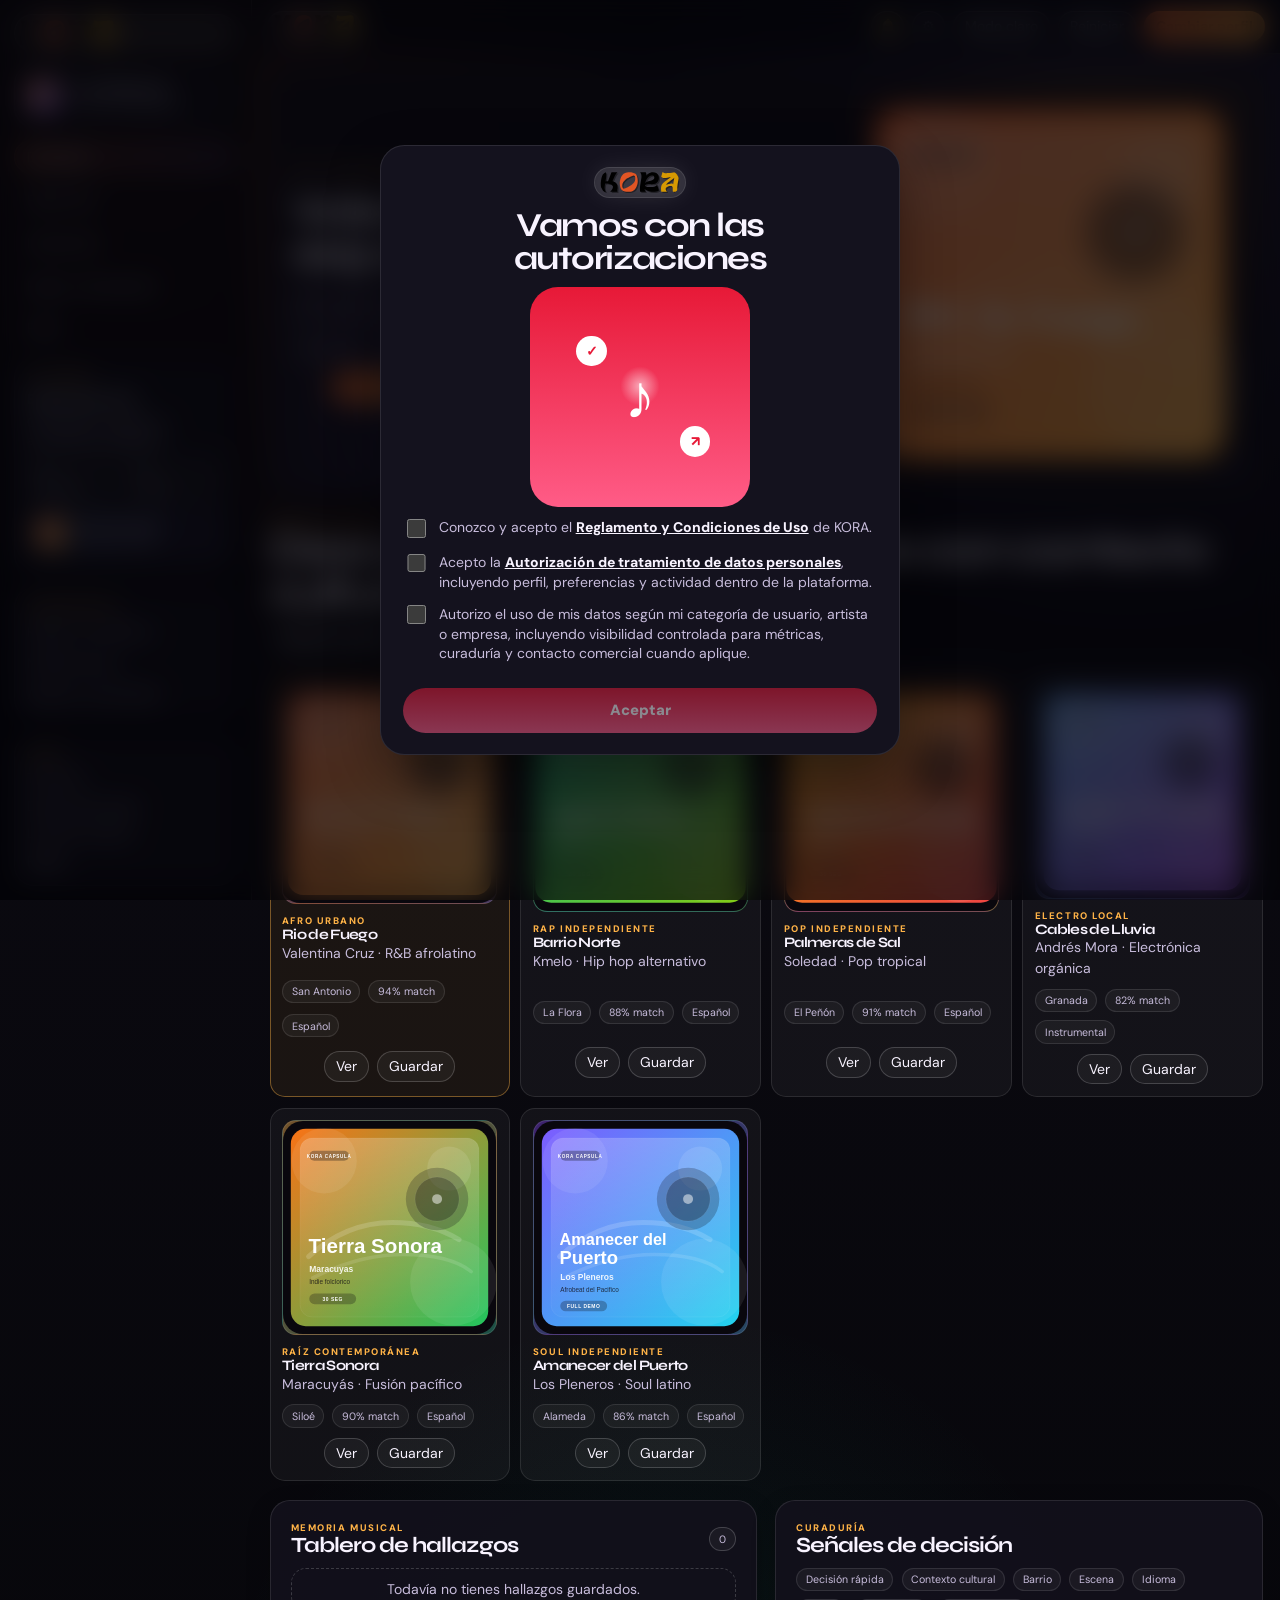
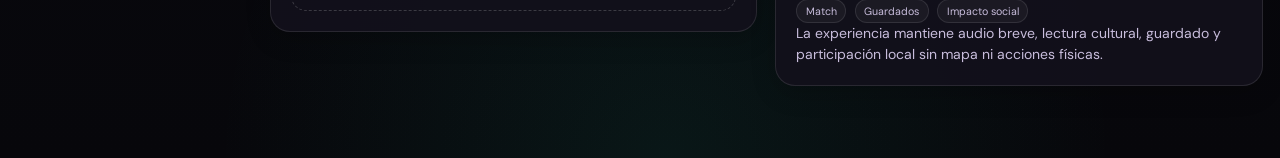
==== index.html @ 5cdf33ca "Initial commit" ====
<!DOCTYPE html>
<html lang="es">
<head>
  <meta charset="UTF-8">
  <meta name="viewport" content="width=device-width, initial-scale=1.0">
  <title>KORA</title>
  <link rel="icon" href="assets/img/icono.svg" type="image/svg+xml">
  <link rel="preconnect" href="https://fonts.googleapis.com">
  <link rel="preconnect" href="https://fonts.gstatic.com" crossorigin>
  <link href="https://fonts.googleapis.com/css2?family=DM+Sans:wght@400;500;700;800&family=Syne:wght@600;700;800&display=swap" rel="stylesheet">
  <script>try{const raw=localStorage.getItem('kora-corte3-state');const state=raw?JSON.parse(raw):null;document.documentElement.dataset.theme=state?.theme==='light'?'light':'dark'}catch(error){document.documentElement.dataset.theme='dark'}</script>
  <link rel="stylesheet" href="assets/css/styles.css">
</head>
<body>
  <div class="app-shell">
    <aside class="sidebar" aria-label="Navegación principal">
      <a class="brand-block" href="index.html" aria-label="Ir al inicio"><img src="assets/img/logo.svg" alt="KORA"></a>
      <button class="profile-pill" type="button" data-go-login>
        <span class="avatar-shell"><img src="" alt="" data-profile-avatar><span data-profile-initial>L</span></span>
        <span>
          <strong data-profile-name>Luna Martinez</strong>
          <small data-profile-role>Oyente exploradora</small>
        </span>
      </button>
      <nav class="nav-list">
        <button class="nav-item is-active" type="button" data-view-target="discover">Descubrir</button>
        <button class="nav-item" type="button" data-view-target="player">Player 30s</button>
        <button class="nav-item" type="button" data-view-target="interaction">Interacción</button>
        <button class="nav-item role-only" type="button" data-view-target="publish" data-role-nav="artist">Publicar música</button>
        <button class="nav-item" type="button" data-view-target="billing">Pagos y facturación</button>
        <button class="nav-item" type="button" data-view-target="profile">Perfil</button>
      </nav>
      <section class="sidebar-card compact-card session-card">
        <p class="eyebrow">Tu sesión</p>
        <strong data-account-state>Explorando Cali</strong>
        <span data-account-meta>Datos de usuario protegidos</span>
        <div class="session-grid">
          <span><b data-side-saved>0</b><small>Hallazgos</small></span>
          <span><b data-side-playlist>2</b><small>Playlist</small></span>
        </div>
        <div class="side-current" data-side-current></div>
      </section>
      <section class="sidebar-card compact-card quick-tools">
        <p class="eyebrow">Herramientas</p>
        <button class="tool-link" type="button" data-open-ai>Hablar con KORA AI</button>
        <button class="tool-link" type="button" data-open-notifications>Notificaciones</button>
        <button class="tool-link" type="button" data-open-settings>Ajustes y privacidad</button>
      </section>
      <section class="sidebar-card legal-links compact-card">
        <p class="eyebrow">Legal</p>
        <a href="legal.html?doc=terms">Términos</a>
        <a href="legal.html?doc=privacy">Datos personales</a>
        <a href="legal.html?doc=license">Licencia musical</a>
        <a href="legal.html?doc=payments">Pagos</a>
      </section>
    </aside>

    <div class="workspace">
      <header class="topbar">
        <button class="icon-button" type="button" data-mobile-menu aria-label="Abrir menú">☰</button>
        <a class="mobile-brand" href="index.html"><img src="assets/img/logo.svg" alt="KORA"></a>
        <div class="topbar-actions">
          <button class="top-icon" type="button" data-open-notifications aria-label="Notificaciones" title="Notificaciones">🔔</button>
          <button class="top-icon" type="button" data-open-settings aria-label="Ajustes" title="Ajustes">⚙</button>
          <button class="soft-button" type="button" data-theme-toggle>Modo claro</button>
          <button class="soft-button" type="button" data-reset-state>Reiniciar</button>
          <button class="primary-button" type="button" data-go-login>Cambiar perfil</button>
        </div>
      </header>

      <main class="content-area">
        <section class="view is-active" data-view="discover">
          <article class="hero-panel" data-hero-panel></article>
          <div class="section-heading">
            <div>
              <p class="eyebrow">Cápsulas locales</p>
              <h1>Descubre artistas emergentes con contexto cultural.</h1>
            </div>
            <button class="soft-button" type="button" data-next-artist>Siguiente cápsula</button>
          </div>
          <div class="capsule-grid" data-capsule-grid></div>
          <div class="two-column">
            <article class="panel-card">
              <div class="panel-head"><div><p class="eyebrow">Memoria musical</p><h2>Tablero de hallazgos</h2></div><span class="counter-pill" data-saved-count>0</span></div>
              <div class="stack-list" data-saved-board></div>
            </article>
            <article class="panel-card">
              <div class="panel-head"><div><p class="eyebrow">Curaduría</p><h2>Señales de decisión</h2></div></div>
              <div class="tag-cloud" data-signal-tags></div>
              <p class="support-copy">La experiencia mantiene audio breve, lectura cultural, guardado y participación local sin mapa ni acciones físicas.</p>
            </article>
          </div>
        </section>

        <section class="view" data-view="player">
          <article class="player-panel" data-player-panel></article>
          <article class="panel-card player-control-card">
            <div class="progress-wrap">
              <input type="range" min="0" max="30" value="0" step="1" data-player-range>
              <div class="time-row"><span data-player-current>0:00</span><span data-player-total>0:30</span></div>
            </div>
            <div class="control-row">
              <button class="icon-button big" type="button" data-prev-artist aria-label="Anterior">‹</button>
              <button class="primary-button wide" type="button" data-toggle-play>Reproducir</button>
              <button class="icon-button big" type="button" data-next-artist aria-label="Siguiente">›</button>
            </div>
            <div class="action-row">
              <button class="player-action" type="button" data-like-current><span>♡</span><b>Me gusta</b></button>
              <button class="player-action" type="button" data-save-current><span>＋</span><b>Guardar</b></button>
              <button class="player-action" type="button" data-repost-current><span>↻</span><b>Repostear</b></button>
              <button class="player-action" type="button" data-share-menu><span>↗</span><b>Compartir</b></button>
              <button class="soft-button" type="button" data-follow-listen>Seguir escuchando</button>
              <button class="soft-button" type="button" data-discard-artist>Descartar</button>
              <button class="soft-button" type="button" data-toggle-preview-mode>Escuchar completa</button>
            </div>
            <div class="audio-state" data-audio-state></div>
          </article>
          <div class="two-column">
            <article class="panel-card"><div class="panel-head"><h2>Cola local</h2><span class="counter-pill">Cali</span></div><div class="stack-list" data-queue-list></div></article>
            <article class="panel-card"><div class="panel-head"><h2>Lectura rápida</h2><span class="counter-pill">45s</span></div><div class="insight-list" data-player-insights></div></article>
          </div>
        </section>

        <section class="view" data-view="interaction">
          <div class="section-heading">
            <div><p class="eyebrow">Feed social</p><h1>Interacción con artistas, curadores y escena local.</h1></div>
            <button class="primary-button" type="button" data-add-playlist>Sumar a playlist local</button>
          </div>
          <div class="interaction-layout">
            <div class="feed-column" data-artist-feed></div>
            <aside class="panel-card sticky-panel">
              <div class="panel-head"><div><p class="eyebrow">Playlist colaborativa</p><h2>KORA Cali curada por usuarios</h2></div></div>
              <div class="stack-list" data-playlist-list></div>
              <div class="impact-box" data-impact-box></div>
              <div class="side-section">
                <div class="panel-head small-head"><h3>Actividad de amigos</h3><button class="plain-link" type="button" data-open-friends>Ver todo</button></div>
                <div class="stack-list" data-friend-activity></div>
              </div>
              <div class="side-section">
                <div class="panel-head small-head"><h3>Notificaciones</h3><button class="plain-link" type="button" data-open-notifications>Abrir</button></div>
                <div class="stack-list" data-notification-list></div>
              </div>
            </aside>
          </div>
        </section>

        <section class="view" data-view="publish">
          <div class="section-heading">
            <div><p class="eyebrow">Workspace artista</p><h1>Publica música, contexto visual y cápsulas de 30 segundos.</h1></div>
          </div>
          <div class="publish-layout">
            <form class="panel-card publish-form" data-publish-form>
              <div class="panel-head"><div><p class="eyebrow">Nuevo lanzamiento</p><h2>Subir cápsula</h2></div><span class="counter-pill">Licencia</span></div>
              <label>Título de la canción<input name="track" type="text" required placeholder="Ej: Río de Fuego"></label>
              <label>Nombre artístico<input name="artist" type="text" required placeholder="Ej: Valentina Cruz"></label>
              <label>Género o escena<input name="genre" type="text" required placeholder="R&B afrolatino, rap local, fusión pacífico"></label>
              <label>Barrio o zona<input name="neighborhood" type="text" required placeholder="San Antonio, Siloé, Alameda"></label>
              <label>Archivo de audio<input name="audio" type="file" accept="audio/*"></label>
              <label>Imagen o portada<input name="cover" type="file" accept="image/*"></label>
              <label>Contexto cultural<textarea name="story" required placeholder="Cuenta la historia breve del lanzamiento, escena, idioma y por qué importa localmente."></textarea></label>
              <label class="check-row"><input name="license" type="checkbox" required><span>Otorgo a KORA una licencia no exclusiva para reproducir, comunicar y distribuir esta cápsula dentro de la plataforma, conservando mis derechos morales.</span></label>
              <label class="check-row"><input name="visibility" type="checkbox"><span>Autorizo que empresas CM suscriptoras vean métricas agregadas y señales de engagement de este lanzamiento.</span></label>
              <button class="primary-button full" type="submit">Publicar cápsula</button>
            </form>
            <article class="panel-card">
              <div class="panel-head"><div><p class="eyebrow">Publicaciones</p><h2>Material publicado</h2></div><span class="counter-pill" data-published-count>0</span></div>
              <div class="stack-list" data-published-list></div>
            </article>
          </div>
        </section>

        <section class="view" data-view="billing">
          <div class="section-heading"><div><p class="eyebrow">Modelo de negocio</p><h1>Pagos, suscripciones y facturación electrónica.</h1></div></div>
          <div class="plan-grid" data-plan-grid></div>
          <div class="billing-grid">
            <form class="panel-card payment-form" data-payment-form>
              <div class="panel-head"><div><p class="eyebrow">Pago seguro</p><h2>Completar suscripción</h2></div><span class="counter-pill">COP</span></div>
              <label>Plan<select name="plan" data-plan-select></select></label>
              <label>Nombre o razón social<input name="payer" type="text" required placeholder="Nombre completo"></label>
              <label>Cédula o NIT<input name="document" type="text" required placeholder="Número de identificación"></label>
              <label>Correo para factura<input name="email" type="email" required placeholder="correo@dominio.com"></label>
              <label>Método de pago<select name="method" required><option>Tarjeta débito/crédito</option><option>PSE</option><option>Billetera digital</option></select></label>
              <div class="legal-note">Los precios están en pesos colombianos e incluyen impuestos aplicables. El flujo registra factura electrónica, retracto y reversión del pago.</div>
              <button class="primary-button full" type="submit">Pagar y generar factura</button>
            </form>
            <article class="panel-card"><div class="panel-head"><div><p class="eyebrow">Facturación</p><h2>Historial</h2></div><span class="counter-pill" data-invoice-count>0</span></div><div class="stack-list" data-invoice-list></div></article>
          </div>
          <article class="panel-card" data-company-access-panel></article>
        </section>

        <section class="view" data-view="profile">
          <div class="profile-grid-main">
            <article class="panel-card" data-profile-overview></article>
            <article class="panel-card" data-role-workspace></article>
          </div>
          <div class="two-column">
            <article class="panel-card"><div class="panel-head"><h2>Privacidad y autorizaciones</h2><span class="counter-pill">RBAC</span></div><div class="settings-list" data-privacy-list></div></article>
            <article class="panel-card"><div class="panel-head"><h2>Gestión de cuenta</h2><span class="counter-pill">Control</span></div><div class="settings-list"><button class="soft-button full" type="button" data-go-login>Cambiar perfil activo</button><button class="soft-button full" type="button" data-open-legal-gate>Revisar autorizaciones</button><button class="danger-button full" type="button" data-delete-account>Bajar cuenta</button></div></article>
          </div>
        </section>
      </main>
    </div>
  </div>

  <nav class="bottom-nav" aria-label="Navegación móvil">
    <button class="is-active" type="button" data-view-target="discover">Inicio</button>
    <button type="button" data-view-target="player">Player</button>
    <button type="button" data-view-target="interaction">Feed</button>
    <button class="role-only" type="button" data-view-target="publish" data-role-nav="artist">Publicar</button>
    <button type="button" data-view-target="billing">Pagos</button>
    <button type="button" data-view-target="profile">Perfil</button>
  </nav>

  <div class="consent-overlay" data-consent-overlay hidden>
    <section class="consent-card" role="dialog" aria-modal="true" aria-labelledby="consent-title">
      <div class="consent-brand"><img src="assets/img/logo.svg" alt="KORA"></div>
      <h2 id="consent-title">Vamos con las autorizaciones</h2>
      <div class="consent-visual" aria-hidden="true"><span>♪</span><span>✓</span><span>↗</span></div>
      <form class="consent-form" data-consent-form>
        <label class="check-row"><input type="checkbox" name="terms"><span>Conozco y acepto el <a href="legal.html?doc=terms" target="_blank" rel="noopener">Reglamento y Condiciones de Uso</a> de KORA.</span></label>
        <label class="check-row"><input type="checkbox" name="privacy"><span>Acepto la <a href="legal.html?doc=privacy" target="_blank" rel="noopener">Autorización de tratamiento de datos personales</a>, incluyendo perfil, preferencias y actividad dentro de la plataforma.</span></label>
        <label class="check-row"><input type="checkbox" name="roleData"><span>Autorizo el uso de mis datos según mi categoría de usuario, artista o empresa, incluyendo visibilidad controlada para métricas, curaduría y contacto comercial cuando aplique.</span></label>
        <button class="consent-submit" type="submit" disabled>Aceptar</button>
      </form>
    </section>
  </div>

  <div class="modal-layer" data-modal-layer hidden></div>
  <section class="now-playing-bar" data-now-playing-bar hidden></section>
  <div class="toast" data-toast aria-live="polite"></div>
  <script src="assets/js/data.js"></script>
  <script src="assets/js/app.js"></script>
</body>
</html>
---- assets/css/styles.css ----
:root {
  --bg: #07070b;
  --bg-soft: #0d0b14;
  --surface: rgba(19, 17, 28, 0.92);
  --surface-solid: #14121e;
  --surface-strong: #211d31;
  --line: rgba(255, 255, 255, 0.1);
  --line-strong: rgba(255, 255, 255, 0.18);
  --text: #f8f3ff;
  --muted: #c8bddc;
  --faint: #877a9e;
  --accent: #ff6b35;
  --accent-2: #ffb347;
  --accent-3: #9d7bf5;
  --teal: #22d3a8;
  --pink: #ff4f9a;
  --blue: #4fb4ff;
  --green: #37d15c;
  --danger: #ef4444;
  --success: #22c55e;
  --radius-xl: 28px;
  --radius-lg: 20px;
  --radius-md: 15px;
  --shadow: 0 20px 52px rgba(0, 0, 0, 0.36);
  --shadow-soft: 0 8px 24px rgba(0, 0, 0, 0.2);
  --font-head: 'Syne', 'DM Sans', sans-serif;
  --font-body: 'DM Sans', sans-serif;
  color-scheme: dark;
}

html[data-theme='light'] {
  --bg: #f5f0eb;
  --bg-soft: #fff8f1;
  --surface: rgba(255, 255, 255, 0.84);
  --surface-solid: #fffdf9;
  --surface-strong: #f3e8dd;
  --line: rgba(36, 25, 19, 0.1);
  --line-strong: rgba(36, 25, 19, 0.18);
  --text: #181320;
  --muted: #5b5066;
  --faint: #8a7e94;
  --shadow: 0 18px 48px rgba(79, 49, 31, 0.13);
  --shadow-soft: 0 8px 22px rgba(79, 49, 31, 0.1);
  color-scheme: light;
}

* {
  box-sizing: border-box;
}

html {
  scroll-behavior: smooth;
  font-size: 14px;
}

body {
  margin: 0;
  min-height: 100vh;
  font-family: var(--font-body);
  color: var(--text);
  background:
    radial-gradient(circle at 12% 10%, rgba(255, 107, 53, 0.16), transparent 26%),
    radial-gradient(circle at 88% 8%, rgba(157, 123, 245, 0.18), transparent 25%),
    radial-gradient(circle at 52% 100%, rgba(34, 211, 168, 0.08), transparent 24%),
    linear-gradient(180deg, var(--bg-soft), var(--bg));
  overflow-x: hidden;
}

a, button, input, select, textarea {
  font: inherit;
}

a {
  color: inherit;
}

button, a {
  cursor: pointer;
}

button {
  border: 0;
}

img {
  display: block;
  max-width: 100%;
}

input, select, textarea, button {
  outline: none;
}

input:focus, select:focus, textarea:focus, button:focus-visible, a:focus-visible {
  box-shadow: 0 0 0 3px rgba(255, 179, 71, 0.24);
}

.hidden {
  display: none !important;
}

.app-shell {
  min-height: 100vh;
  display: grid;
  grid-template-columns: 252px minmax(0, 1fr);
}

.sidebar {
  position: sticky;
  top: 0;
  height: 100vh;
  padding: 1rem;
  display: grid;
  grid-template-rows: auto auto auto 1fr auto;
  gap: 0.85rem;
  background: rgba(8, 8, 13, 0.72);
  border-right: 1px solid var(--line);
  backdrop-filter: blur(18px);
  z-index: 30;
}

html[data-theme='light'] .sidebar,
html[data-theme='light'] .topbar,
html[data-theme='light'] .bottom-nav {
  background: rgba(255, 250, 243, 0.74);
}

.brand-block, .mobile-brand {
  display: inline-flex;
  align-items: center;
  gap: 0.65rem;
  text-decoration: none;
  font-weight: 800;
}

.brand-block img {
  width: 6.75rem;
  max-height: 2.55rem;
  object-fit: contain;
}

.mobile-brand img {
  width: 5.8rem;
  max-height: 2.1rem;
  object-fit: contain;
}

.profile-pill {
  display: flex;
  align-items: center;
  gap: 0.72rem;
  width: 100%;
  min-width: 0;
  border-radius: var(--radius-lg);
  border: 1px solid var(--line);
  background: var(--surface);
  color: var(--text);
  padding: 0.74rem;
  text-align: left;
  transition: 0.2s ease;
}

.profile-pill:hover,
.nav-item:hover,
.soft-button:hover,
.primary-button:hover,
.danger-button:hover,
.icon-button:hover,
.login-card:hover,
.plan-card:hover,
.feed-card:hover,
.capsule-card:hover,
.list-item.clickable:hover {
  transform: translateY(-1px);
}

.avatar-shell,
.avatar-dot {
  width: 2.65rem;
  height: 2.65rem;
  flex: 0 0 auto;
  display: grid;
  place-items: center;
  border-radius: 0.95rem;
  background: linear-gradient(135deg, var(--accent), var(--accent-2));
  color: #1b0d08;
  font-weight: 900;
  overflow: hidden;
}

.avatar-shell img {
  width: 100%;
  height: 100%;
  object-fit: cover;
}

.avatar-shell img[src=''], .avatar-shell img.is-hidden {
  display: none;
}

.profile-pill strong, .profile-pill small {
  display: block;
  overflow: hidden;
  text-overflow: ellipsis;
}

.profile-pill small, .sidebar-card span, .support-copy, .legal-note, .muted-text, .list-item span, .insight-card span, .audio-state {
  color: var(--muted);
}

.nav-list, .stack-list, .settings-list, .insight-list, .feed-column {
  display: grid;
  gap: 0.58rem;
}

.nav-item {
  min-height: 2.42rem;
  border-radius: 999px;
  color: var(--muted);
  background: transparent;
  border: 1px solid transparent;
  text-align: left;
  padding: 0 0.86rem;
  transition: 0.2s ease;
}

.nav-item.is-active, .bottom-nav button.is-active {
  color: var(--text);
  background: linear-gradient(135deg, rgba(255, 107, 53, 0.2), rgba(157, 123, 245, 0.14));
  border-color: rgba(255, 179, 71, 0.24);
}

.sidebar-card, .panel-card, .login-panel, .legal-document, .feed-card, .plan-card, .player-panel, .hero-panel {
  border: 1px solid var(--line);
  background: var(--surface);
  box-shadow: var(--shadow-soft);
  border-radius: var(--radius-lg);
}

.compact-card {
  padding: 0.85rem;
  display: grid;
  gap: 0.36rem;
}

.legal-links a {
  color: var(--muted);
  text-decoration: none;
  line-height: 1.55;
}

.workspace {
  min-width: 0;
  display: grid;
  grid-template-rows: auto 1fr;
}

.topbar {
  position: sticky;
  top: 0;
  z-index: 20;
  display: flex;
  align-items: center;
  justify-content: space-between;
  gap: 0.85rem;
  padding: 0.78rem 1.1rem;
  border-bottom: 1px solid var(--line);
  background: rgba(8, 8, 13, 0.72);
  backdrop-filter: blur(18px);
}

.topbar-actions, .control-row, .action-row, .panel-head, .section-heading, .legal-top, .legal-tabs, .tag-cloud, .tag-row {
  display: flex;
  align-items: center;
  gap: 0.58rem;
  flex-wrap: wrap;
}

.topbar-actions, .legal-tabs {
  justify-content: flex-end;
}

.icon-button, .soft-button, .primary-button, .danger-button, .counter-pill, .status-chip {
  min-height: 2.2rem;
  display: inline-flex;
  align-items: center;
  justify-content: center;
  gap: 0.38rem;
  border-radius: 999px;
  border: 1px solid var(--line-strong);
  color: var(--text);
  text-decoration: none;
  background: rgba(255, 255, 255, 0.045);
  padding: 0 0.78rem;
  transition: transform 0.2s ease, border-color 0.2s ease, background 0.2s ease;
  white-space: nowrap;
}

.icon-button {
  width: 2.2rem;
  padding: 0;
}

.icon-button.big {
  width: 2.82rem;
  min-height: 2.82rem;
  font-size: 1.45rem;
}

.primary-button {
  background: linear-gradient(135deg, var(--accent), var(--accent-2));
  border-color: transparent;
  color: #1e0c06;
  font-weight: 800;
}

.danger-button {
  background: rgba(239, 68, 68, 0.15);
  border-color: rgba(239, 68, 68, 0.35);
  color: #fecaca;
}

.wide {
  min-width: 10rem;
}

.full {
  width: 100%;
}

.content-area {
  width: min(1260px, 100%);
  margin: 0 auto;
  padding: 1rem;
  padding-bottom: 4.7rem;
}

.view {
  display: none;
  gap: 1rem;
}

.view.is-active {
  display: grid;
}

.hero-panel {
  position: relative;
  overflow: hidden;
  min-height: 255px;
  padding: clamp(1rem, 1.8vw, 1.45rem);
  display: grid;
  grid-template-columns: minmax(0, 1.1fr) minmax(220px, 0.76fr);
  gap: 1rem;
  align-items: center;
}

.hero-panel::before, .player-panel::before, .plan-card::before, .feed-body::before {
  content: '';
  position: absolute;
  inset: 0;
  background: radial-gradient(circle at 84% 20%, rgba(255, 179, 71, 0.18), transparent 27%), radial-gradient(circle at 18% 82%, rgba(157, 123, 245, 0.16), transparent 28%);
  pointer-events: none;
}

.hero-copy, .hero-art, .player-copy, .player-art, .plan-card > *, .hero-panel > *, .player-panel > *, .feed-body > * {
  position: relative;
  z-index: 1;
}

.hero-copy, .player-copy, .plan-card, .payment-form, .publish-form, .login-hero, .legal-document {
  display: grid;
  gap: 0.78rem;
}

.eyebrow {
  margin: 0;
  color: var(--accent-2);
  font-size: 0.68rem;
  font-weight: 800;
  letter-spacing: 0.16em;
  text-transform: uppercase;
}

h1, h2, h3, p {
  margin-top: 0;
}

h1, h2, h3 {
  font-family: var(--font-head);
  letter-spacing: -0.045em;
  line-height: 1;
}

h1 {
  font-size: clamp(1.7rem, 3.3vw, 3.05rem);
  margin-bottom: 0;
}

h2 {
  font-size: clamp(1.1rem, 1.7vw, 1.65rem);
  margin-bottom: 0;
}

h3 {
  font-size: 1.03rem;
  margin-bottom: 0;
}

p {
  color: var(--muted);
  line-height: 1.48;
  margin-bottom: 0;
}

.hero-art, .cover-art {
  min-height: 210px;
  border-radius: var(--radius-xl);
  display: grid;
  place-items: center;
  background: linear-gradient(135deg, rgba(255, 107, 53, 0.16), rgba(157, 123, 245, 0.22));
  border: 1px solid var(--line-strong);
  overflow: hidden;
}

.hero-art img, .cover-art img, .capsule-cover img, .login-card img, .list-cover img {
  width: 100%;
  height: 100%;
  object-fit: cover;
}

.cover-symbol {
  font-size: clamp(3rem, 7vw, 6rem);
  filter: drop-shadow(0 18px 15px rgba(0, 0, 0, 0.24));
}

.section-heading {
  justify-content: space-between;
}

.capsule-grid, .plan-grid, .login-grid {
  display: grid;
  grid-template-columns: repeat(auto-fit, minmax(210px, 1fr));
  gap: 0.78rem;
}

.capsule-card, .login-card, .feed-card, .plan-card, .list-item, .insight-card, .invoice-card, .privacy-card, .published-card {
  border: 1px solid var(--line);
  background: rgba(255, 255, 255, 0.045);
  border-radius: var(--radius-md);
  padding: 0.82rem;
}

.capsule-card {
  display: grid;
  gap: 0.7rem;
  transition: 0.2s ease;
}

.capsule-card.is-active {
  border-color: rgba(255, 179, 71, 0.42);
  background: rgba(255, 179, 71, 0.07);
}

.capsule-cover {
  min-height: 116px;
  border-radius: 1rem;
  display: grid;
  place-items: center;
  background: linear-gradient(135deg, rgba(255, 107, 53, 0.14), rgba(34, 211, 168, 0.16));
  border: 1px solid var(--line);
  overflow: hidden;
}

.tag, .status-chip {
  min-height: 1.68rem;
  display: inline-flex;
  align-items: center;
  justify-content: center;
  border-radius: 999px;
  padding: 0 0.62rem;
  border: 1px solid var(--line);
  background: rgba(255, 255, 255, 0.045);
  color: var(--muted);
  font-size: 0.76rem;
}

.two-column, .billing-grid, .profile-grid-main, .interaction-layout, .publish-layout {
  display: grid;
  grid-template-columns: repeat(2, minmax(0, 1fr));
  gap: 0.86rem;
}

.interaction-layout {
  grid-template-columns: minmax(0, 1fr) 330px;
  align-items: start;
}

.publish-layout {
  grid-template-columns: minmax(0, 0.92fr) minmax(0, 1.08fr);
  align-items: start;
}

.panel-card, .player-panel {
  padding: clamp(0.86rem, 1.5vw, 1.1rem);
}

.panel-head {
  justify-content: space-between;
  margin-bottom: 0.78rem;
}

.counter-pill, .status-chip {
  min-height: 1.76rem;
  padding: 0 0.65rem;
  color: var(--muted);
  font-size: 0.76rem;
}

.list-item {
  display: flex;
  align-items: center;
  gap: 0.72rem;
  width: 100%;
  color: var(--text);
  text-align: left;
}

.list-item-content {
  min-width: 0;
  flex: 1;
}

.list-item strong, .list-item span {
  display: block;
}

.list-item span {
  font-size: 0.86rem;
}

.list-cover {
  width: 2.65rem;
  height: 2.65rem;
  border-radius: 0.82rem;
  overflow: hidden;
  background: linear-gradient(135deg, var(--accent), var(--accent-3));
  display: grid;
  place-items: center;
  flex: 0 0 auto;
}

.empty-state {
  border: 1px dashed var(--line-strong);
  border-radius: var(--radius-md);
  padding: 0.82rem;
  color: var(--muted);
  text-align: center;
}

.player-panel {
  position: relative;
  overflow: hidden;
  display: grid;
  grid-template-columns: 220px minmax(0, 1fr);
  gap: 1rem;
  align-items: center;
}

.player-control-card {
  display: grid;
  gap: 0.58rem;
}

.progress-wrap {
  display: grid;
  gap: 0.58rem;
}

input[type='range'] {
  width: 100%;
  accent-color: var(--accent);
}

.time-row {
  display: flex;
  justify-content: space-between;
  color: var(--faint);
  font-size: 0.82rem;
}

.control-row, .action-row {
  justify-content: center;
}

.insight-card {
  display: grid;
  gap: 0.32rem;
}

.feed-card {
  display: grid;
  gap: 0.72rem;
}

.feed-top {
  display: flex;
  align-items: center;
  justify-content: space-between;
  gap: 0.72rem;
}

.feed-author {
  display: flex;
  align-items: center;
  gap: 0.68rem;
}

.feed-body {
  position: relative;
  overflow: hidden;
  border-radius: var(--radius-md);
  padding: 0.92rem;
  background: linear-gradient(135deg, rgba(255, 107, 53, 0.1), rgba(157, 123, 245, 0.14));
  border: 1px solid var(--line);
}

.sticky-panel {
  position: sticky;
  top: 78px;
}

.impact-box {
  margin-top: 0.82rem;
  border-radius: var(--radius-md);
  padding: 0.9rem;
  background: rgba(34, 197, 94, 0.1);
  border: 1px solid rgba(34, 197, 94, 0.26);
}

.plan-card {
  position: relative;
  overflow: hidden;
  display: grid;
  gap: 0.72rem;
}

.plan-price {
  font-family: var(--font-head);
  font-size: 1.65rem;
  font-weight: 800;
}

.payment-form label, .publish-form label, .auth-form label {
  display: grid;
  gap: 0.36rem;
  color: var(--muted);
}

.payment-form input, .payment-form select, .publish-form input, .publish-form select, .auth-form input, .auth-form select, textarea {
  min-height: 2.56rem;
  border-radius: 0.82rem;
  border: 1px solid var(--line-strong);
  background: rgba(255, 255, 255, 0.055);
  color: var(--text);
  padding: 0 0.78rem;
}

textarea {
  min-height: 6.8rem;
  padding: 0.78rem;
  resize: vertical;
}

.legal-note {
  border-radius: var(--radius-md);
  border: 1px solid var(--line);
  background: rgba(255, 255, 255, 0.04);
  padding: 0.78rem;
  line-height: 1.45;
}

.login-body, .legal-body {
  display: grid;
  place-items: start center;
}

.login-shell, .legal-shell {
  width: min(1080px, calc(100% - 1.6rem));
  display: grid;
  gap: 0.86rem;
  padding: 0.86rem 0 2.5rem;
}

.login-hero {
  grid-template-columns: minmax(0, 1fr) auto;
  align-items: center;
  padding: clamp(1rem, 2.4vw, 1.45rem);
  border: 1px solid var(--line);
  background: var(--surface);
  border-radius: var(--radius-xl);
  box-shadow: var(--shadow);
}

.login-hero img {
  width: 9rem;
  max-height: 4.6rem;
  object-fit: contain;
}

.login-panel {
  padding: 0.95rem;
}

.login-card {
  text-align: left;
  color: var(--text);
  display: grid;
  gap: 0.55rem;
  transition: 0.2s ease;
}

.auth-grid {
  display: grid;
  grid-template-columns: 0.9fr 1.1fr;
  gap: 0.86rem;
}

.auth-tabs {
  display: grid;
  grid-template-columns: repeat(2, 1fr);
  gap: 0.45rem;
  padding: 0.32rem;
  border: 1px solid var(--line);
  border-radius: 999px;
  background: rgba(255, 255, 255, 0.04);
}

.auth-tab {
  min-height: 2.2rem;
  border-radius: 999px;
  background: transparent;
  color: var(--muted);
}

.auth-tab.is-active {
  background: linear-gradient(135deg, rgba(255, 107, 53, 0.22), rgba(157, 123, 245, 0.16));
  color: var(--text);
}

.auth-form {
  display: none;
  gap: 0.7rem;
}

.auth-form.is-active {
  display: grid;
}

.legal-top {
  justify-content: space-between;
  padding: 0.8rem 0;
}

.legal-document {
  padding: clamp(1rem, 2.5vw, 2rem);
}

.legal-document h1 {
  font-size: clamp(1.75rem, 3.4vw, 2.7rem);
}

.legal-section {
  border-top: 1px solid var(--line);
  padding-top: 0.9rem;
  margin-top: 0.9rem;
}

.consent-overlay, .modal-layer {
  position: fixed;
  inset: 0;
  z-index: 100;
  display: grid;
  place-items: center;
  background: rgba(3, 3, 7, 0.72);
  backdrop-filter: blur(14px);
  padding: 1rem;
}

.consent-overlay[hidden], .modal-layer[hidden] {
  display: none;
}

.consent-card, .modal-card {
  width: min(520px, 100%);
  max-height: calc(100vh - 2rem);
  overflow-y: auto;
  border-radius: 1.75rem;
  border: 1px solid var(--line);
  background: var(--surface-solid);
  box-shadow: var(--shadow);
  padding: clamp(1rem, 2.5vw, 1.55rem);
}

.consent-brand {
  display: flex;
  justify-content: center;
  margin-bottom: 0.8rem;
}

.consent-brand img {
  width: 6.6rem;
  max-height: 3.8rem;
  object-fit: contain;
}

.consent-card h2 {
  text-align: center;
  font-size: clamp(1.55rem, 4.3vw, 2.4rem);
}

.consent-visual {
  width: min(220px, 66vw);
  aspect-ratio: 1;
  border-radius: 2rem;
  margin: 0.8rem auto;
  display: grid;
  place-items: center;
  background: radial-gradient(circle at 50% 45%, rgba(255, 255, 255, 0.56), transparent 12%), linear-gradient(180deg, #e71937, #ff5c87);
  color: white;
  position: relative;
  overflow: hidden;
}

.consent-visual span:first-child {
  font-size: 4.4rem;
}

.consent-visual span:nth-child(2), .consent-visual span:nth-child(3) {
  position: absolute;
  width: 2.2rem;
  height: 2.2rem;
  display: grid;
  place-items: center;
  border-radius: 50%;
  background: white;
  color: #e71937;
  font-weight: 900;
}

.consent-visual span:nth-child(2) {
  left: 21%;
  top: 22%;
}

.consent-visual span:nth-child(3) {
  right: 18%;
  bottom: 23%;
}

.consent-form {
  display: grid;
  gap: 0.86rem;
}

.check-row {
  display: grid;
  grid-template-columns: auto minmax(0, 1fr);
  gap: 0.72rem;
  align-items: start;
  line-height: 1.42;
  color: var(--muted);
}

.check-row input {
  width: 1.35rem;
  height: 1.35rem;
  accent-color: #16a34a;
  margin-top: 0.05rem;
}

.check-row a {
  color: var(--text);
  font-weight: 800;
}

.consent-submit {
  min-height: 3.2rem;
  margin-top: 0.82rem;
  border-radius: 999px;
  background: linear-gradient(180deg, #e71937, #ff5c87);
  color: white;
  font-weight: 900;
  font-size: 1.06rem;
}

.consent-submit:disabled {
  opacity: 0.5;
  cursor: not-allowed;
}

.modal-card {
  display: grid;
  gap: 0.8rem;
}

.toast {
  position: fixed;
  right: 0.86rem;
  bottom: 0.86rem;
  z-index: 130;
  max-width: min(400px, calc(100% - 1.72rem));
  border: 1px solid var(--line);
  background: var(--surface-solid);
  border-radius: var(--radius-md);
  padding: 0.76rem 0.9rem;
  color: var(--text);
  box-shadow: var(--shadow-soft);
  opacity: 0;
  transform: translateY(8px);
  pointer-events: none;
  transition: 0.18s ease;
}

.toast.is-visible {
  opacity: 1;
  transform: translateY(0);
}

.bottom-nav {
  display: none;
}

[data-mobile-menu] {
  display: none;
}

body.sidebar-open .sidebar {
  transform: translateX(0);
}

.tone-sunset { --tone-a: #ff6b35; --tone-b: #9d7bf5; }
.tone-violet { --tone-a: #7c3aed; --tone-b: #4fb4ff; }
.tone-coral { --tone-a: #ff4f9a; --tone-b: #ffb347; }
.tone-blue { --tone-a: #4fb4ff; --tone-b: #7c3aed; }
.tone-green { --tone-a: #22d3a8; --tone-b: #37d15c; }
.tone-gold { --tone-a: #ffb347; --tone-b: #22d3a8; }

.tone-surface {
  background: linear-gradient(135deg, color-mix(in srgb, var(--tone-a, var(--accent)) 40%, transparent), color-mix(in srgb, var(--tone-b, var(--accent-3)) 32%, transparent));
}

@media (max-width: 1100px) {
  .app-shell {
    grid-template-columns: 1fr;
  }

  .sidebar {
    position: fixed;
    transform: translateX(-105%);
    transition: transform 0.22s ease;
    width: min(300px, 88vw);
  }

  [data-mobile-menu] {
    display: inline-flex;
  }

  .hero-panel, .player-panel, .two-column, .billing-grid, .profile-grid-main, .interaction-layout, .publish-layout, .auth-grid {
    grid-template-columns: 1fr;
  }

  .sticky-panel {
    position: static;
  }
}

@media (max-width: 720px) {
  html {
    font-size: 13px;
  }

  .content-area {
    padding: 0.8rem;
    padding-bottom: 5.2rem;
  }

  .topbar {
    padding: 0.7rem 0.8rem;
  }

  .topbar-actions .soft-button:first-child, .topbar-actions .primary-button {
    display: none;
  }

  .mobile-brand img {
    width: 5rem;
  }

  .hero-panel, .panel-card, .player-panel, .login-panel, .legal-document {
    border-radius: 1.2rem;
  }

  .hero-art, .cover-art {
    min-height: 168px;
  }

  .capsule-grid, .plan-grid, .login-grid {
    grid-template-columns: 1fr;
  }

  .section-heading {
    align-items: flex-start;
  }

  .bottom-nav {
    position: fixed;
    left: 0.6rem;
    right: 0.6rem;
    bottom: 0.6rem;
    z-index: 50;
    display: grid;
    grid-template-columns: repeat(6, 1fr);
    gap: 0.25rem;
    padding: 0.3rem;
    border: 1px solid var(--line);
    background: rgba(8, 8, 13, 0.82);
    backdrop-filter: blur(18px);
    border-radius: 999px;
    box-shadow: var(--shadow-soft);
  }

  .bottom-nav button {
    min-height: 2.38rem;
    border-radius: 999px;
    background: transparent;
    color: var(--muted);
    font-size: 0.68rem;
    padding: 0 0.2rem;
  }

  body:not(.is-artist) .bottom-nav {
    grid-template-columns: repeat(5, 1fr);
  }

  .toast {
    bottom: 5rem;
  }
}

@media (max-width: 440px) {
  h1 {
    font-size: clamp(1.45rem, 9vw, 2.1rem);
  }

  .action-row, .control-row, .topbar-actions {
    gap: 0.42rem;
  }

  .soft-button, .primary-button, .danger-button, .counter-pill {
    min-height: 2.08rem;
    padding-inline: 0.65rem;
  }
}
.avatar-shell {
  position: relative;
}

.avatar-shell > img,
.avatar-shell > span {
  grid-area: 1 / 1;
}

.avatar-shell > img:not(.is-hidden) + span {
  display: none;
}

html[data-theme='light'] {
  --bg: #f7f8fb;
  --bg-soft: #fffdf9;
  --surface: rgba(255, 255, 255, 0.9);
  --surface-solid: #ffffff;
  --surface-strong: #eef3ff;
  --line: rgba(30, 38, 56, 0.11);
  --line-strong: rgba(30, 38, 56, 0.19);
  --text: #161421;
  --muted: #5c5b70;
  --faint: #8b8aa0;
  --accent: #ff6b35;
  --accent-2: #6c8dff;
  --accent-3: #9d7bf5;
  --shadow: 0 18px 48px rgba(70, 83, 120, 0.14);
  --shadow-soft: 0 8px 22px rgba(70, 83, 120, 0.1);
}

html[data-theme='light'] body {
  background:
    radial-gradient(circle at 12% 9%, rgba(255, 107, 53, 0.09), transparent 25%),
    radial-gradient(circle at 88% 8%, rgba(108, 141, 255, 0.16), transparent 26%),
    radial-gradient(circle at 55% 100%, rgba(34, 211, 168, 0.08), transparent 24%),
    linear-gradient(180deg, #fffdf9, #f7f8fb);
}

.session-card {
  align-content: start;
}

.session-grid, .profile-metrics {
  display: grid;
  grid-template-columns: repeat(2, minmax(0, 1fr));
  gap: 0.45rem;
}

.session-grid span, .profile-metrics span {
  min-width: 0;
  padding: 0.55rem;
  border: 1px solid var(--line);
  border-radius: 0.9rem;
  background: rgba(255, 255, 255, 0.045);
  display: grid;
  gap: 0.15rem;
}

.session-grid b, .profile-metrics b {
  font-family: var(--font-head);
  font-size: 1.04rem;
}

.session-grid small, .profile-metrics small {
  color: var(--muted);
  font-size: 0.72rem;
}

.side-current {
  display: flex;
  align-items: center;
  gap: 0.55rem;
  min-height: 3rem;
  padding: 0.5rem;
  border-radius: 0.95rem;
  background: linear-gradient(135deg, rgba(79, 180, 255, 0.08), rgba(157, 123, 245, 0.08));
  border: 1px solid var(--line);
}

.side-current span:last-child {
  display: grid;
  min-width: 0;
}

.side-current b, .side-current small {
  overflow: hidden;
  text-overflow: ellipsis;
  white-space: nowrap;
}

.side-current small {
  color: var(--muted);
}

.side-dot {
  width: 2.25rem;
  height: 2.25rem;
  flex: 0 0 auto;
  border-radius: 0.75rem;
  overflow: hidden;
  display: grid;
  place-items: center;
  background: linear-gradient(135deg, var(--tone-a, var(--accent)), var(--tone-b, var(--accent-3)));
}

.side-dot img {
  width: 100%;
  height: 100%;
  object-fit: cover;
}

.quick-tools {
  align-self: start;
}

.tool-link, .plain-link {
  width: 100%;
  color: var(--muted);
  background: transparent;
  border: 0;
  padding: 0.28rem 0;
  text-align: left;
  text-decoration: none;
}

.tool-link:hover, .plain-link:hover {
  color: var(--text);
}

.top-icon {
  min-height: 2.2rem;
  border-radius: 999px;
  border: 1px solid var(--line-strong);
  color: var(--text);
  background: rgba(255, 255, 255, 0.045);
  padding: 0 0.72rem;
}

input[type='range'] {
  appearance: none;
  -webkit-appearance: none;
  height: 0.42rem;
  border-radius: 999px;
  background: linear-gradient(90deg, var(--accent-2), var(--accent-3));
  cursor: pointer;
}

input[type='range']::-webkit-slider-runnable-track {
  height: 0.42rem;
  border-radius: 999px;
  background: rgba(255, 255, 255, 0.13);
}

html[data-theme='light'] input[type='range']::-webkit-slider-runnable-track {
  background: rgba(20, 24, 36, 0.12);
}

input[type='range']::-webkit-slider-thumb {
  -webkit-appearance: none;
  width: 0.95rem;
  height: 0.95rem;
  border-radius: 50%;
  margin-top: -0.27rem;
  background: var(--text);
  border: 3px solid var(--accent-2);
  box-shadow: 0 4px 12px rgba(0, 0, 0, 0.24);
}

input[type='range']::-moz-range-track {
  height: 0.42rem;
  border-radius: 999px;
  background: rgba(255, 255, 255, 0.13);
}

input[type='range']::-moz-range-thumb {
  width: 0.95rem;
  height: 0.95rem;
  border-radius: 50%;
  background: var(--text);
  border: 3px solid var(--accent-2);
}

.player-action {
  min-height: 2.35rem;
  display: inline-flex;
  align-items: center;
  gap: 0.44rem;
  border-radius: 999px;
  border: 1px solid var(--line-strong);
  color: var(--text);
  background: rgba(255, 255, 255, 0.045);
  padding: 0 0.82rem;
}

.player-action span {
  font-size: 1.16rem;
  line-height: 1;
}

.player-action.is-active {
  background: rgba(255, 79, 154, 0.13);
  border-color: rgba(255, 79, 154, 0.38);
  color: #ff6aa9;
}

.feed-author-text {
  display: grid;
  gap: 0.15rem;
  min-width: 0;
}

.feed-author-text span {
  color: var(--muted);
}

.feed-top {
  align-items: flex-start;
}

.feed-card .action-row {
  justify-content: flex-start;
}

.side-section {
  display: grid;
  gap: 0.55rem;
  padding-top: 0.85rem;
  margin-top: 0.85rem;
  border-top: 1px solid var(--line);
}

.small-head {
  margin-bottom: 0;
}

.small-head h3 {
  font-size: 0.98rem;
}

.mini-card {
  display: grid;
  gap: 0.22rem;
  padding: 0.68rem;
  border-radius: 0.88rem;
  border: 1px solid var(--line);
  background: rgba(255, 255, 255, 0.04);
}

.mini-card span {
  color: var(--muted);
  font-size: 0.84rem;
}

.now-playing-bar {
  position: fixed;
  left: calc(252px + 1rem);
  right: 1rem;
  bottom: 1rem;
  z-index: 80;
  min-height: 4.35rem;
  display: grid;
  grid-template-columns: minmax(220px, 1fr) auto auto;
  gap: 0.85rem;
  align-items: center;
  padding: 0.66rem 0.8rem;
  border: 1px solid var(--line-strong);
  border-radius: 1.2rem;
  background: color-mix(in srgb, var(--surface-solid) 92%, transparent);
  box-shadow: var(--shadow);
  backdrop-filter: blur(22px);
}

.now-playing-bar[hidden] {
  display: none;
}

.mini-now-media, .mini-now-controls, .mini-now-actions {
  display: flex;
  align-items: center;
  gap: 0.5rem;
  min-width: 0;
}

.mini-now-media div {
  display: grid;
  min-width: 0;
}

.mini-now-media strong, .mini-now-media span {
  overflow: hidden;
  text-overflow: ellipsis;
  white-space: nowrap;
}

.mini-now-media span {
  color: var(--muted);
}

.soft-button.is-active {
  border-color: rgba(108, 141, 255, 0.42);
  background: rgba(108, 141, 255, 0.14);
}

.ai-card, .settings-grid {
  display: grid;
  gap: 0.65rem;
}

.settings-grid {
  grid-template-columns: repeat(auto-fit, minmax(180px, 1fr));
}

.profile-hero-mini {
  display: grid;
  grid-template-columns: auto minmax(0, 1fr);
  gap: 0.85rem;
  align-items: center;
}

.large-avatar {
  width: 4.9rem;
  height: 4.9rem;
  border-radius: 1.25rem;
}

.profile-metrics {
  grid-template-columns: repeat(4, minmax(0, 1fr));
}

.profile-actions-row {
  display: flex;
  gap: 0.5rem;
  flex-wrap: wrap;
}

html[data-theme='light'] .hero-panel::before,
html[data-theme='light'] .player-panel::before,
html[data-theme='light'] .plan-card::before,
html[data-theme='light'] .feed-body::before {
  background: radial-gradient(circle at 84% 20%, rgba(108, 141, 255, 0.14), transparent 28%), radial-gradient(circle at 18% 82%, rgba(157, 123, 245, 0.11), transparent 30%);
}

html[data-theme='light'] .tone-surface {
  background: linear-gradient(135deg, color-mix(in srgb, var(--tone-a, var(--accent)) 27%, white), color-mix(in srgb, var(--tone-b, var(--accent-3)) 22%, white));
}

html[data-theme='light'] .primary-button {
  background: linear-gradient(135deg, #ff7043, #ffad45);
}

@media (max-width: 1100px) {
  .now-playing-bar {
    left: 0.8rem;
    right: 0.8rem;
    grid-template-columns: 1fr;
    bottom: 4.7rem;
  }

  .mini-now-controls, .mini-now-actions {
    flex-wrap: wrap;
  }
}

@media (max-width: 720px) {
  .top-icon {
    display: none;
  }

  .profile-metrics {
    grid-template-columns: repeat(2, minmax(0, 1fr));
  }

  .now-playing-bar {
    bottom: 4.85rem;
    border-radius: 1rem;
  }

  .mini-now-actions {
    display: none;
  }
}


html[data-theme='dark'] .brand-block,
html[data-theme='dark'] .mobile-brand,
html[data-theme='dark'] .login-hero > img,
html[data-theme='dark'] .consent-brand img {
  background: rgba(255, 255, 255, 0.1);
  border: 1px solid rgba(255, 255, 255, 0.1);
  border-radius: 999px;
  padding: 0.24rem 0.38rem;
  filter: drop-shadow(0 0 12px rgba(255, 255, 255, 0.2));
}

.sidebar {
  grid-template-rows: auto auto auto auto auto;
  overflow-y: auto;
  overscroll-behavior: contain;
  scrollbar-width: thin;
}

.legal-links {
  margin-top: 0;
}

.content-area {
  padding: 1.25rem;
  padding-bottom: 5.2rem;
}

.view {
  gap: 1.35rem;
}

.two-column,
.billing-grid,
.profile-grid-main,
.interaction-layout,
.publish-layout {
  gap: 1.25rem;
  align-items: start;
}

.panel-card,
.player-panel {
  padding: clamp(1.08rem, 1.8vw, 1.45rem);
}

.feed-card {
  gap: 1.05rem;
  padding: 1.15rem;
}

.feed-body {
  padding: 1.2rem;
}

.feed-top {
  gap: 0.9rem;
}

.feed-card .action-row {
  gap: 0.75rem;
  padding-top: 0.15rem;
}

.interaction-layout {
  grid-template-columns: minmax(0, 1fr) minmax(330px, 360px);
}

.sticky-panel {
  display: grid;
  gap: 1rem;
}

.plan-grid {
  gap: 1.05rem;
}

.plan-card {
  padding: 1.08rem;
}

.billing-grid {
  margin-top: 0.25rem;
}

.payment-form,
.publish-form,
[data-profile-overview],
[data-role-workspace] {
  gap: 1rem;
}

.profile-hero-mini {
  gap: 1rem;
}

.profile-metrics {
  gap: 0.75rem;
}

.profile-actions-row,
.settings-list {
  gap: 0.72rem;
}

.privacy-card,
.invoice-card,
.published-card,
.insight-card,
.mini-card {
  padding: 0.95rem;
}

.top-icon {
  width: 2.35rem;
  padding: 0;
  font-size: 1rem;
}

.player-action.is-active span {
  color: #ff6aa9;
}

.player-action[data-repost-current].is-active {
  background: rgba(108, 141, 255, 0.13);
  border-color: rgba(108, 141, 255, 0.42);
  color: #8ca2ff;
}

.player-action[data-save-current].is-active {
  background: rgba(34, 197, 94, 0.12);
  border-color: rgba(34, 197, 94, 0.34);
  color: #74e2a0;
}

.avatar-shell img:not(.is-hidden) {
  border-radius: inherit;
}

@media (max-height: 820px) and (min-width: 1101px) {
  .sidebar {
    padding: 0.82rem;
    gap: 0.65rem;
  }

  .profile-pill,
  .compact-card {
    padding: 0.68rem;
  }

  .nav-item {
    min-height: 2.25rem;
  }

  .quick-tools .tool-link,
  .legal-links a {
    line-height: 1.35;
  }
}

@media (max-width: 1100px) {
  .content-area {
    padding: 1rem;
    padding-bottom: 5.4rem;
  }

  .interaction-layout {
    grid-template-columns: 1fr;
  }
}

@media (max-width: 720px) {
  .content-area {
    padding: 0.85rem;
    padding-bottom: 5.4rem;
  }

  .feed-card,
  .panel-card,
  .player-panel {
    padding: 0.95rem;
  }
}
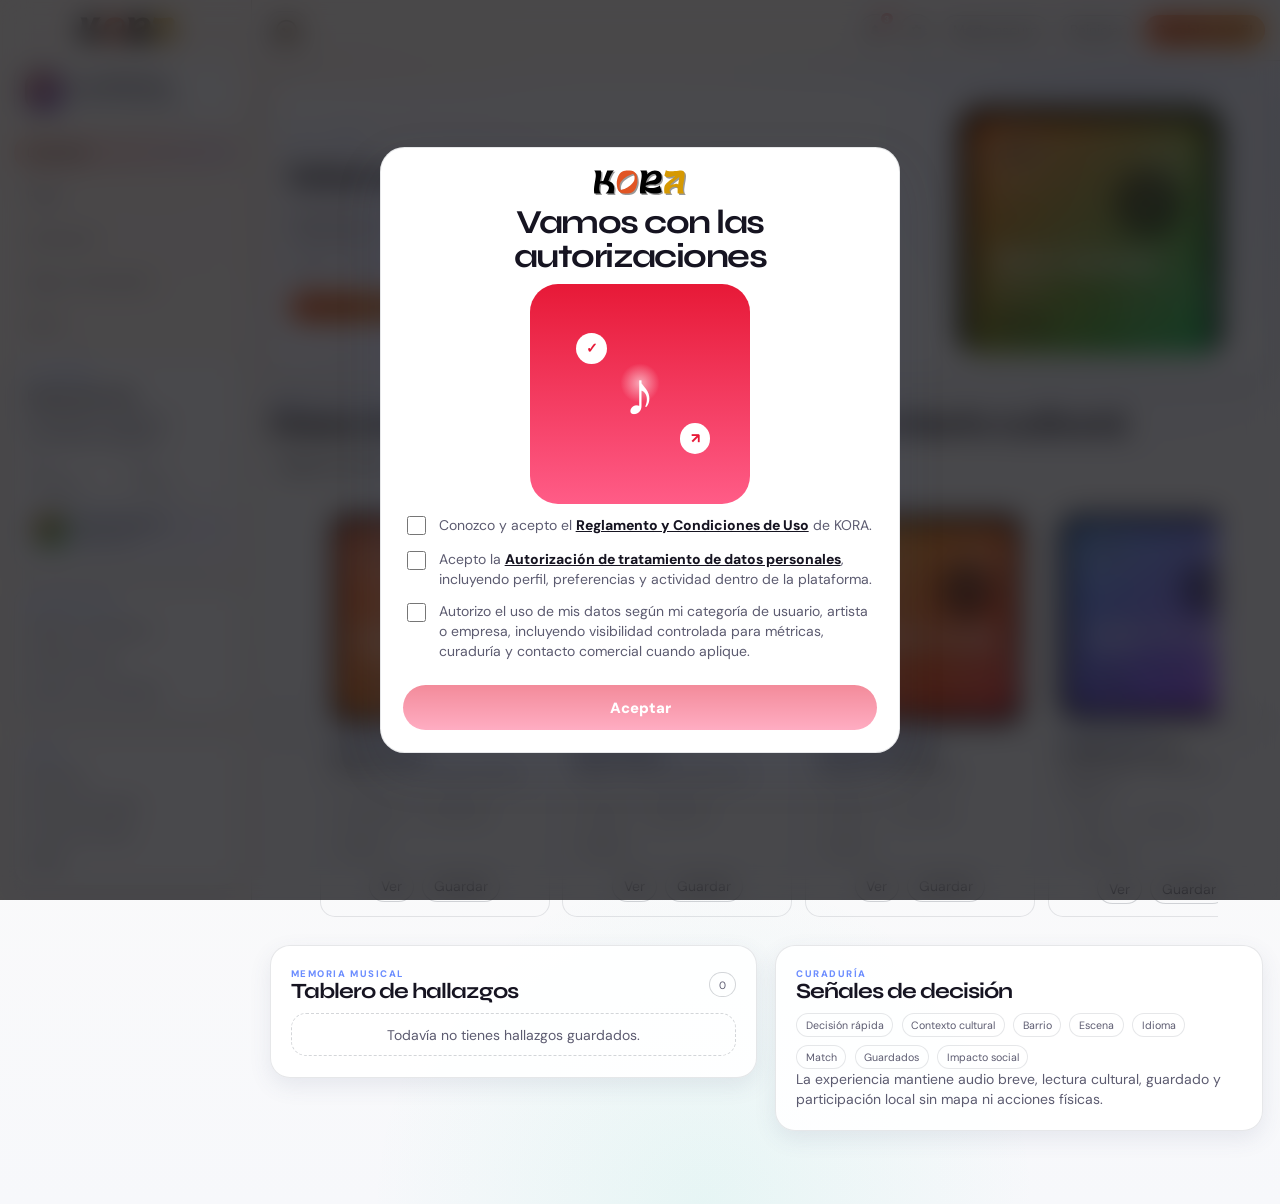
==== commit 19392881: "Update theme handling in HTML and JavaScript; add new cover SVGs for music capsules" ====
--- a/index.html
+++ b/index.html
@@ -8,7 +8,7 @@
   <link rel="preconnect" href="https://fonts.googleapis.com">
   <link rel="preconnect" href="https://fonts.gstatic.com" crossorigin>
   <link href="https://fonts.googleapis.com/css2?family=DM+Sans:wght@400;500;700;800&family=Syne:wght@600;700;800&display=swap" rel="stylesheet">
-  <script>try{const raw=localStorage.getItem('kora-corte3-state');const state=raw?JSON.parse(raw):null;document.documentElement.dataset.theme=state?.theme==='light'?'light':'dark'}catch(error){document.documentElement.dataset.theme='dark'}</script>
+  <script>try{const raw=localStorage.getItem('kora-corte3-state');const state=raw?JSON.parse(raw):null;document.documentElement.dataset.theme=state?.theme==='dark'?'dark':'light'}catch(error){document.documentElement.dataset.theme='light'}</script>
   <link rel="stylesheet" href="assets/css/styles.css">
 </head>
 <body>
@@ -24,7 +24,7 @@
       </button>
       <nav class="nav-list">
         <button class="nav-item is-active" type="button" data-view-target="discover">Descubrir</button>
-        <button class="nav-item" type="button" data-view-target="player">Player 30s</button>
+        <button class="nav-item" type="button" data-view-target="player">Player</button>
         <button class="nav-item" type="button" data-view-target="interaction">Interacción</button>
         <button class="nav-item role-only" type="button" data-view-target="publish" data-role-nav="artist">Publicar música</button>
         <button class="nav-item" type="button" data-view-target="billing">Pagos y facturación</button>
@@ -58,10 +58,10 @@
     <div class="workspace">
       <header class="topbar">
         <button class="icon-button" type="button" data-mobile-menu aria-label="Abrir menú">☰</button>
-        <a class="mobile-brand" href="index.html"><img src="assets/img/logo.svg" alt="KORA"></a>
+        <a class="mobile-brand app-mark" href="index.html" aria-label="Ir al inicio"><img src="assets/img/icono.svg" alt="KORA"></a>
         <div class="topbar-actions">
-          <button class="top-icon" type="button" data-open-notifications aria-label="Notificaciones" title="Notificaciones">🔔</button>
-          <button class="top-icon" type="button" data-open-settings aria-label="Ajustes" title="Ajustes">⚙</button>
+          <button class="top-icon" type="button" data-open-notifications aria-label="Notificaciones" title="Notificaciones"><svg viewBox="0 0 24 24" aria-hidden="true"><path d="M12 22a2.6 2.6 0 0 0 2.45-1.75h-4.9A2.6 2.6 0 0 0 12 22Zm7-5-1.7-2.15V10a5.32 5.32 0 0 0-4-5.15V4a1.3 1.3 0 1 0-2.6 0v.85a5.32 5.32 0 0 0-4 5.15v4.85L5 17v1.2h14V17Z" fill="currentColor"/></svg></button>
+          <button class="top-icon" type="button" data-open-settings aria-label="Ajustes" title="Ajustes"><svg viewBox="0 0 24 24" aria-hidden="true"><path d="M19.43 12.98c.04-.32.07-.65.07-.98s-.02-.66-.07-.98l2.1-1.64-2-3.46-2.47 1a7.52 7.52 0 0 0-1.7-.98L15 3.3h-4l-.36 2.64c-.61.24-1.18.57-1.7.98l-2.47-1-2 3.46 2.1 1.64c-.04.32-.07.65-.07.98s.02.66.07.98l-2.1 1.64 2 3.46 2.47-1c.52.41 1.09.74 1.7.98L11 20.7h4l.36-2.64c.61-.24 1.18-.57 1.7-.98l2.47 1 2-3.46-2.1-1.64ZM13 15.46a3.5 3.5 0 1 1 0-7 3.5 3.5 0 0 1 0 7Z" fill="currentColor"/></svg></button>
           <button class="soft-button" type="button" data-theme-toggle>Modo claro</button>
           <button class="soft-button" type="button" data-reset-state>Reiniciar</button>
           <button class="primary-button" type="button" data-go-login>Cambiar perfil</button>
@@ -78,7 +78,11 @@
             </div>
             <button class="soft-button" type="button" data-next-artist>Siguiente cápsula</button>
           </div>
-          <div class="capsule-grid" data-capsule-grid></div>
+          <div class="capsule-carousel" aria-label="Carrusel de cápsulas locales">
+                <button class="carousel-button" type="button" data-capsule-prev aria-label="Ver cápsulas anteriores">‹</button>
+                <div class="capsule-grid" data-capsule-grid></div>
+                <button class="carousel-button" type="button" data-capsule-next aria-label="Ver más cápsulas">›</button>
+              </div>
           <div class="two-column">
             <article class="panel-card">
               <div class="panel-head"><div><p class="eyebrow">Memoria musical</p><h2>Tablero de hallazgos</h2></div><span class="counter-pill" data-saved-count>0</span></div>
@@ -101,7 +105,7 @@
             </div>
             <div class="control-row">
               <button class="icon-button big" type="button" data-prev-artist aria-label="Anterior">‹</button>
-              <button class="primary-button wide" type="button" data-toggle-play>Reproducir</button>
+              <button class="primary-button play-toggle" type="button" data-toggle-play aria-label="Reproducir"></button>
               <button class="icon-button big" type="button" data-next-artist aria-label="Siguiente">›</button>
             </div>
             <div class="action-row">
@@ -155,8 +159,8 @@
               <label>Nombre artístico<input name="artist" type="text" required placeholder="Ej: Valentina Cruz"></label>
               <label>Género o escena<input name="genre" type="text" required placeholder="R&B afrolatino, rap local, fusión pacífico"></label>
               <label>Barrio o zona<input name="neighborhood" type="text" required placeholder="San Antonio, Siloé, Alameda"></label>
-              <label>Archivo de audio<input name="audio" type="file" accept="audio/*"></label>
-              <label>Imagen o portada<input name="cover" type="file" accept="image/*"></label>
+              <label class="file-picker"><span>Archivo de audio</span><input name="audio" type="file" accept="audio/*"><strong data-file-label="audio">Seleccionar audio</strong><small>WAV, MP3 o M4A para la cápsula.</small></label>
+              <label class="file-picker"><span>Imagen o portada</span><input name="cover" type="file" accept="image/*"><strong data-file-label="cover">Seleccionar portada</strong><small>SVG, PNG o JPG con estética de lanzamiento.</small></label>
               <label>Contexto cultural<textarea name="story" required placeholder="Cuenta la historia breve del lanzamiento, escena, idioma y por qué importa localmente."></textarea></label>
               <label class="check-row"><input name="license" type="checkbox" required><span>Otorgo a KORA una licencia no exclusiva para reproducir, comunicar y distribuir esta cápsula dentro de la plataforma, conservando mis derechos morales.</span></label>
               <label class="check-row"><input name="visibility" type="checkbox"><span>Autorizo que empresas CM suscriptoras vean métricas agregadas y señales de engagement de este lanzamiento.</span></label>
--- a/assets/css/styles.css
+++ b/assets/css/styles.css
@@ -1628,3 +1628,900 @@
     padding: 0.95rem;
   }
 }
+
+.visually-hidden {
+  position: absolute;
+  width: 1px;
+  height: 1px;
+  padding: 0;
+  margin: -1px;
+  overflow: hidden;
+  clip: rect(0, 0, 0, 0);
+  white-space: nowrap;
+  border: 0;
+}
+
+.brand-block {
+  width: max-content;
+}
+
+.mobile-brand.app-mark {
+  width: 2.75rem;
+  height: 2.75rem;
+  display: grid;
+  place-items: center;
+  border-radius: 1rem;
+  background: rgba(255, 255, 255, 0.08);
+  border: 1px solid var(--line);
+  box-shadow: var(--shadow-soft);
+}
+
+.mobile-brand.app-mark img {
+  width: 1.78rem;
+  height: 1.78rem;
+  object-fit: contain;
+}
+
+html[data-theme='dark'] .mobile-brand.app-mark {
+  background: linear-gradient(145deg, rgba(255, 255, 255, 0.14), rgba(157, 123, 245, 0.09));
+  border-color: rgba(255, 255, 255, 0.14);
+}
+
+html[data-theme='dark'] .mobile-brand.app-mark img {
+  filter: drop-shadow(0 0 10px rgba(255, 255, 255, 0.25));
+}
+
+.top-icon svg,
+.icon-button svg,
+.soft-button svg,
+.primary-button svg,
+.player-action svg {
+  width: 1.05rem;
+  height: 1.05rem;
+  flex: 0 0 auto;
+}
+
+.play-toggle {
+  width: 3.25rem;
+  min-width: 3.25rem;
+  height: 3.25rem;
+  padding: 0;
+  border-radius: 50%;
+}
+
+.play-toggle svg {
+  width: 1.35rem;
+  height: 1.35rem;
+}
+
+.player-action span {
+  display: inline-grid;
+  place-items: center;
+}
+
+.player-action span svg {
+  width: 1.08rem;
+  height: 1.08rem;
+}
+
+.sidebar {
+  max-height: 100dvh;
+  padding-right: 0.72rem;
+  scrollbar-color: color-mix(in srgb, var(--accent-2) 48%, transparent) transparent;
+}
+
+.sidebar::-webkit-scrollbar {
+  width: 0.42rem;
+}
+
+.sidebar::-webkit-scrollbar-track {
+  background: transparent;
+}
+
+.sidebar::-webkit-scrollbar-thumb {
+  background: linear-gradient(180deg, rgba(108, 141, 255, 0.6), rgba(255, 107, 53, 0.55));
+  border-radius: 999px;
+}
+
+.sidebar::-webkit-scrollbar-thumb:hover {
+  background: linear-gradient(180deg, rgba(108, 141, 255, 0.82), rgba(255, 107, 53, 0.75));
+}
+
+.sidebar-card {
+  flex-shrink: 0;
+}
+
+.nav-item {
+  font-size: 0.96rem;
+}
+
+.login-shell {
+  gap: 1.15rem;
+}
+
+.login-panel.auth-panel,
+.login-panel.created-panel {
+  display: grid;
+  gap: 1rem;
+}
+
+.auth-card-main {
+  width: min(760px, 100%);
+}
+
+.created-list {
+  grid-template-columns: repeat(auto-fit, minmax(240px, 1fr));
+}
+
+.created-list .empty-state {
+  grid-column: 1 / -1;
+}
+
+.profile-grid-main > .panel-card,
+.two-column > .panel-card,
+.billing-grid > .panel-card {
+  align-self: start;
+}
+
+.profile-summary-grid {
+  display: grid;
+  grid-template-columns: repeat(2, minmax(0, 1fr));
+  gap: 0.85rem;
+}
+
+.profile-activity-strip {
+  display: flex;
+  flex-wrap: wrap;
+  gap: 0.55rem;
+}
+
+.profile-metrics span {
+  min-height: 4.15rem;
+  padding: 0.78rem;
+  align-content: center;
+}
+
+.profile-hero-mini {
+  margin-bottom: 0.15rem;
+}
+
+html[data-theme='light'] .danger-button {
+  background: rgba(220, 38, 38, 0.08);
+  border-color: rgba(220, 38, 38, 0.36);
+  color: #b91c1c;
+}
+
+html[data-theme='light'] .danger-button:hover {
+  background: rgba(220, 38, 38, 0.13);
+  color: #7f1d1d;
+}
+
+.feed-column {
+  gap: 1.25rem;
+}
+
+.feed-card {
+  border-radius: 1.35rem;
+}
+
+.feed-body {
+  min-height: 5.2rem;
+  display: grid;
+  align-content: center;
+}
+
+.billing-grid,
+.publish-layout {
+  margin-top: 0.35rem;
+}
+
+.payment-form,
+.publish-form {
+  gap: 1.15rem;
+}
+
+.plan-card {
+  min-height: 100%;
+}
+
+.now-playing-bar {
+  transition: opacity 0.42s ease, transform 0.42s ease, filter 0.42s ease;
+}
+
+.now-playing-bar.is-paused {
+  opacity: 0.96;
+  filter: saturate(0.88);
+}
+
+.now-playing-bar.is-fading {
+  opacity: 0;
+  transform: translateY(12px) scale(0.985);
+}
+
+.mini-now-controls .soft-button,
+.mini-now-actions .soft-button {
+  gap: 0.45rem;
+}
+
+html[data-theme='dark'] .brand-block:not(.mobile-brand) {
+  background: rgba(255, 255, 255, 0.12);
+  border: 1px solid rgba(255, 255, 255, 0.12);
+  border-radius: 999px;
+  padding: 0.25rem 0.42rem;
+  filter: drop-shadow(0 0 12px rgba(255, 255, 255, 0.2));
+}
+
+html[data-theme='dark'] .mobile-brand:not(.app-mark),
+html[data-theme='dark'] .login-hero > img,
+html[data-theme='dark'] .consent-brand img {
+  background: rgba(255, 255, 255, 0.1);
+  border: 1px solid rgba(255, 255, 255, 0.1);
+  border-radius: 999px;
+  padding: 0.24rem 0.38rem;
+  filter: drop-shadow(0 0 12px rgba(255, 255, 255, 0.2));
+}
+
+@media (max-width: 920px) {
+  .hero-panel,
+  .player-panel {
+    gap: 0.85rem;
+  }
+
+  .hero-art,
+  .cover-art {
+    min-height: 0;
+    height: min(48vw, 260px);
+  }
+
+  .capsule-cover {
+    min-height: 0;
+    height: min(46vw, 210px);
+  }
+}
+
+@media (max-width: 720px) {
+  html {
+    font-size: 12.75px;
+  }
+
+  .sidebar {
+    height: 100dvh;
+    overflow-y: auto;
+    -webkit-overflow-scrolling: touch;
+  }
+
+  .hero-art,
+  .cover-art {
+    height: min(58vw, 220px);
+  }
+
+  .capsule-cover {
+    height: min(54vw, 190px);
+  }
+
+  .profile-summary-grid {
+    grid-template-columns: 1fr;
+  }
+
+  .play-toggle {
+    width: 3rem;
+    min-width: 3rem;
+    height: 3rem;
+  }
+
+  .topbar-actions {
+    gap: 0.38rem;
+  }
+}
+
+@media (max-height: 760px) and (min-width: 1101px) {
+  .sidebar {
+    gap: 0.54rem;
+  }
+
+  .session-grid span {
+    padding: 0.46rem;
+  }
+
+  .side-current {
+    min-height: 2.72rem;
+  }
+}
+
+html[data-theme='dark'] .mobile-brand.app-mark {
+  border-radius: 1rem;
+  padding: 0;
+}
+.sidebar > .brand-block {
+  justify-self: center;
+  margin: 0 auto 0.15rem;
+}
+
+.top-icon {
+  width: 2.35rem;
+  height: 2.35rem;
+  min-height: 2.35rem;
+  display: inline-grid;
+  place-items: center;
+  padding: 0;
+}
+
+.top-icon svg {
+  display: block;
+  width: 1rem;
+  height: 1rem;
+}
+
+.hero-panel {
+  min-height: 218px;
+  grid-template-columns: minmax(0, 1fr) minmax(235px, 0.48fr);
+  padding: clamp(1rem, 1.55vw, 1.35rem);
+}
+
+.hero-copy {
+  align-content: center;
+  justify-items: start;
+  max-width: 720px;
+}
+
+.hero-copy h1 {
+  font-size: clamp(1.55rem, 2.7vw, 2.55rem);
+}
+
+.hero-copy .tag-row,
+.hero-copy .action-row {
+  justify-content: flex-start;
+}
+
+.hero-art {
+  width: min(330px, 90%);
+  min-height: 0;
+  aspect-ratio: 1.08;
+  justify-self: center;
+}
+
+.section-heading h1 {
+  font-size: clamp(1.55rem, 2.55vw, 2.55rem);
+}
+
+.capsule-carousel {
+  display: grid;
+  grid-template-columns: auto minmax(0, 1fr) auto;
+  align-items: center;
+  gap: 0.65rem;
+  min-width: 0;
+}
+
+.capsule-carousel .capsule-grid {
+  display: flex;
+  grid-template-columns: none;
+  gap: 0.9rem;
+  overflow-x: auto;
+  overscroll-behavior-x: contain;
+  scroll-snap-type: x mandatory;
+  scroll-behavior: smooth;
+  padding: 0.2rem 0.15rem 0.7rem;
+  scrollbar-width: thin;
+  scrollbar-color: color-mix(in srgb, var(--accent-2) 44%, transparent) transparent;
+}
+
+.capsule-carousel .capsule-grid::-webkit-scrollbar {
+  height: 0.42rem;
+}
+
+.capsule-carousel .capsule-grid::-webkit-scrollbar-track {
+  background: transparent;
+}
+
+.capsule-carousel .capsule-grid::-webkit-scrollbar-thumb {
+  background: linear-gradient(90deg, rgba(108, 141, 255, 0.55), rgba(255, 107, 53, 0.5));
+  border-radius: 999px;
+}
+
+.capsule-carousel .capsule-card {
+  flex: 0 0 clamp(200px, 18.2vw, 230px);
+  scroll-snap-align: start;
+}
+
+.carousel-button {
+  width: 2.55rem;
+  height: 2.55rem;
+  display: grid;
+  place-items: center;
+  border-radius: 50%;
+  border: 1px solid var(--line-strong);
+  background: color-mix(in srgb, var(--surface-solid) 88%, transparent);
+  color: var(--text);
+  box-shadow: var(--shadow-soft);
+  font-size: 1.55rem;
+  transition: transform 0.2s ease, background 0.2s ease;
+}
+
+.carousel-button:hover {
+  transform: translateY(-1px) scale(1.03);
+  background: color-mix(in srgb, var(--surface-strong) 82%, transparent);
+}
+
+.plain-link {
+  width: auto;
+  color: var(--accent-2);
+  font-weight: 800;
+  text-decoration: underline;
+  text-underline-offset: 0.18rem;
+}
+
+.feed-card .soft-button.is-active,
+.feed-card .soft-button.is-saved {
+  border-color: rgba(34, 197, 94, 0.34);
+  background: rgba(34, 197, 94, 0.12);
+  color: #39b86f;
+}
+
+html[data-theme='dark'] .feed-card .soft-button.is-active,
+html[data-theme='dark'] .feed-card .soft-button.is-saved {
+  color: #74e2a0;
+}
+
+.auth-panel .auth-card-main {
+  width: min(820px, 100%);
+  display: grid;
+  gap: 0.92rem;
+}
+
+.login-panel.auth-panel {
+  padding: clamp(1.05rem, 2vw, 1.55rem);
+}
+
+.file-picker {
+  position: relative;
+  display: grid;
+  grid-template-columns: minmax(0, 1fr) auto;
+  align-items: center;
+  gap: 0.4rem 0.8rem;
+  padding: 0.82rem;
+  border: 1px dashed var(--line-strong);
+  border-radius: 1rem;
+  background: rgba(255, 255, 255, 0.04);
+}
+
+.file-picker input {
+  position: absolute;
+  inset: 0;
+  opacity: 0;
+  cursor: pointer;
+}
+
+.file-picker span,
+.file-picker small {
+  grid-column: 1;
+  color: var(--muted);
+}
+
+.file-picker span {
+  color: var(--text);
+  font-weight: 800;
+}
+
+.file-picker strong {
+  grid-column: 2;
+  grid-row: 1 / span 2;
+  min-height: 2.35rem;
+  display: inline-flex;
+  align-items: center;
+  justify-content: center;
+  border-radius: 999px;
+  padding: 0 0.9rem;
+  color: #1e0c06;
+  background: linear-gradient(135deg, var(--accent), var(--accent-2));
+  white-space: nowrap;
+  position: relative;
+  z-index: 1;
+}
+
+.file-picker:hover {
+  border-color: color-mix(in srgb, var(--accent-2) 44%, var(--line-strong));
+  background: rgba(108, 141, 255, 0.07);
+}
+
+.ai-output {
+  min-height: 7rem;
+  border: 1px solid var(--line);
+  border-radius: var(--radius-md);
+  padding: 0.95rem;
+  background: rgba(255, 255, 255, 0.045);
+  display: grid;
+  gap: 0.45rem;
+  align-content: start;
+}
+
+.ai-output.is-thinking::after {
+  content: '';
+  width: 2.2rem;
+  height: 0.55rem;
+  border-radius: 999px;
+  background: linear-gradient(90deg, var(--accent), var(--accent-2), var(--accent-3));
+  animation: koraPulse 0.85s ease-in-out infinite alternate;
+}
+
+@keyframes koraPulse {
+  from { opacity: 0.35; transform: translateX(0); }
+  to { opacity: 1; transform: translateX(0.8rem); }
+}
+
+.role-action-grid,
+.playlist-grid,
+.company-radar-grid {
+  display: grid;
+  gap: 0.7rem;
+}
+
+.role-action-grid {
+  grid-template-columns: repeat(auto-fit, minmax(150px, 1fr));
+}
+
+.role-feature,
+.playlist-card {
+  border: 1px solid var(--line);
+  border-radius: var(--radius-md);
+  padding: 0.82rem;
+  background: rgba(255, 255, 255, 0.045);
+  display: grid;
+  gap: 0.35rem;
+}
+
+.playlist-card {
+  grid-template-columns: auto minmax(0, 1fr);
+  align-items: center;
+}
+
+.profile-grid-main {
+  grid-template-columns: minmax(0, 1.05fr) minmax(0, 1fr);
+}
+
+[data-profile-overview],
+[data-role-workspace] {
+  min-height: 0;
+}
+
+.profile-summary-grid {
+  margin-top: 0.15rem;
+}
+
+@media (min-width: 1101px) {
+  .content-area {
+    padding-top: 1.45rem;
+  }
+}
+
+@media (max-width: 1100px) {
+  .hero-panel {
+    grid-template-columns: minmax(0, 1fr) minmax(190px, 0.48fr);
+  }
+
+  .hero-art {
+    width: min(290px, 88%);
+  }
+
+  .capsule-carousel .capsule-card {
+    flex-basis: clamp(190px, 31vw, 230px);
+  }
+}
+
+@media (max-width: 720px) {
+  .hero-panel {
+    min-height: 0;
+    grid-template-columns: 1fr;
+  }
+
+  .hero-art {
+    width: min(260px, 82%);
+    height: auto;
+  }
+
+  .capsule-carousel {
+    grid-template-columns: minmax(0, 1fr);
+  }
+
+  .carousel-button {
+    display: none;
+  }
+
+  .capsule-carousel .capsule-card {
+    flex-basis: min(72vw, 230px);
+  }
+
+  .file-picker {
+    grid-template-columns: 1fr;
+  }
+
+  .file-picker strong {
+    grid-column: 1;
+    grid-row: auto;
+    width: 100%;
+  }
+}
+.tone-teal { --tone-a: #14b8a6; --tone-b: #4fb4ff; }
+.tone-indigo { --tone-a: #6366f1; --tone-b: #22d3a8; }
+.tone-rose { --tone-a: #fb7185; --tone-b: #ffb347; }
+
+.hero-art img {
+  object-fit: contain;
+  padding: 0.35rem;
+}
+
+.hero-art {
+  max-height: 300px;
+}
+
+.capsule-carousel .capsule-grid {
+  scroll-snap-type: none;
+  -webkit-overflow-scrolling: touch;
+}
+
+.capsule-carousel .capsule-card {
+  min-height: 100%;
+}
+
+.comment-list {
+  display: grid;
+  gap: 0.55rem;
+}
+
+.comment-chip {
+  display: grid;
+  gap: 0.18rem;
+  padding: 0.62rem 0.72rem;
+  border: 1px solid var(--line);
+  border-radius: 0.95rem;
+  background: rgba(255, 255, 255, 0.045);
+}
+
+.comment-chip span,
+.muted-comment {
+  color: var(--muted);
+  font-size: 0.88rem;
+}
+
+.muted-comment {
+  padding: 0.65rem 0.72rem;
+  border: 1px dashed var(--line);
+  border-radius: 0.95rem;
+}
+
+.comment-form,
+.friend-chat-form {
+  display: grid;
+  gap: 0.8rem;
+}
+
+.comment-form label,
+.friend-chat-form label {
+  display: grid;
+  gap: 0.38rem;
+  color: var(--muted);
+}
+
+.quick-comment-grid {
+  display: grid;
+  grid-template-columns: repeat(2, minmax(0, 1fr));
+  gap: 0.55rem;
+}
+
+.friend-layout {
+  display: grid;
+  grid-template-columns: minmax(0, 0.9fr) minmax(0, 1.1fr);
+  gap: 0.85rem;
+  align-items: start;
+}
+
+.chat-thread {
+  display: grid;
+  gap: 0.55rem;
+  max-height: 240px;
+  overflow: auto;
+  padding-right: 0.25rem;
+}
+
+.chat-bubble {
+  display: grid;
+  gap: 0.25rem;
+  padding: 0.72rem 0.85rem;
+  border-radius: 1rem 1rem 1rem 0.25rem;
+  border: 1px solid rgba(108, 141, 255, 0.22);
+  background: rgba(108, 141, 255, 0.09);
+}
+
+.chat-bubble span,
+.chat-bubble small {
+  color: var(--muted);
+}
+
+.notification-card,
+.settings-row {
+  display: flex;
+  justify-content: space-between;
+  gap: 0.85rem;
+  align-items: center;
+  border: 1px solid var(--line);
+  border-radius: var(--radius-md);
+  padding: 0.86rem;
+  background: rgba(255, 255, 255, 0.045);
+}
+
+.notification-card div,
+.settings-row div {
+  min-width: 0;
+  display: grid;
+  gap: 0.2rem;
+}
+
+.switch-button {
+  width: 3.25rem;
+  height: 1.85rem;
+  border-radius: 999px;
+  border: 1px solid var(--line-strong);
+  background: rgba(255, 255, 255, 0.08);
+  padding: 0.18rem;
+  display: flex;
+  align-items: center;
+  transition: 0.2s ease;
+}
+
+.switch-button span {
+  width: 1.35rem;
+  height: 1.35rem;
+  border-radius: 50%;
+  background: var(--muted);
+  transition: 0.2s ease;
+}
+
+.switch-button.is-on {
+  background: linear-gradient(135deg, rgba(255, 107, 53, 0.85), rgba(108, 141, 255, 0.85));
+  border-color: transparent;
+}
+
+.switch-button.is-on span {
+  transform: translateX(1.34rem);
+  background: white;
+}
+
+.top-icon {
+  position: relative;
+}
+
+[data-notification-badge] {
+  position: absolute;
+  right: -0.28rem;
+  top: -0.28rem;
+  min-width: 1.08rem;
+  height: 1.08rem;
+  padding: 0 0.25rem;
+  display: grid;
+  place-items: center;
+  border-radius: 999px;
+  background: #ef4444;
+  color: white;
+  font-size: 0.62rem;
+  font-weight: 900;
+  border: 2px solid var(--surface-solid);
+}
+
+.profile-grid-main {
+  align-items: stretch;
+}
+
+.profile-grid-main > .panel-card {
+  height: 100%;
+}
+
+.profile-panel-stack,
+.role-work-actions {
+  display: grid;
+  gap: 1rem;
+}
+
+[data-profile-overview] {
+  gap: 1.25rem;
+  min-height: 315px;
+}
+
+[data-role-workspace] {
+  gap: 1.1rem;
+  min-height: 315px;
+  align-content: start;
+}
+
+.profile-summary-grid {
+  grid-template-columns: repeat(2, minmax(0, 1fr));
+  gap: 0.95rem;
+}
+
+.profile-metrics {
+  gap: 0.95rem;
+}
+
+.profile-metrics span {
+  min-height: 4.65rem;
+}
+
+.role-action-grid {
+  gap: 0.9rem;
+}
+
+.role-feature {
+  min-height: 6.25rem;
+  align-content: start;
+}
+
+.role-feature span,
+.playlist-card p {
+  color: var(--muted);
+}
+
+.company-radar-grid {
+  max-height: 360px;
+  overflow: auto;
+  padding-right: 0.25rem;
+}
+
+.auth-panel .auth-card-main {
+  width: 100%;
+  max-width: none;
+}
+
+.login-panel.auth-panel {
+  display: block;
+}
+
+.login-panel.auth-panel input,
+.login-panel.auth-panel select,
+.login-panel.auth-panel .primary-button,
+.login-panel.auth-panel .auth-tabs {
+  width: 100%;
+}
+
+.auth-form.is-active {
+  max-width: none;
+}
+
+@media (min-width: 1101px) {
+  .hero-panel {
+    max-height: 315px;
+  }
+
+  .hero-copy {
+    min-height: 220px;
+  }
+}
+
+@media (max-width: 900px) {
+  .friend-layout,
+  .quick-comment-grid {
+    grid-template-columns: 1fr;
+  }
+
+  [data-profile-overview],
+  [data-role-workspace] {
+    min-height: 0;
+  }
+}
+
+@media (max-width: 720px) {
+  .hero-art img {
+    padding: 0.25rem;
+  }
+
+  .hero-art {
+    width: min(230px, 78%);
+  }
+
+  .profile-summary-grid {
+    grid-template-columns: 1fr;
+  }
+
+  .notification-card,
+  .settings-row {
+    align-items: stretch;
+    flex-direction: column;
+  }
+}
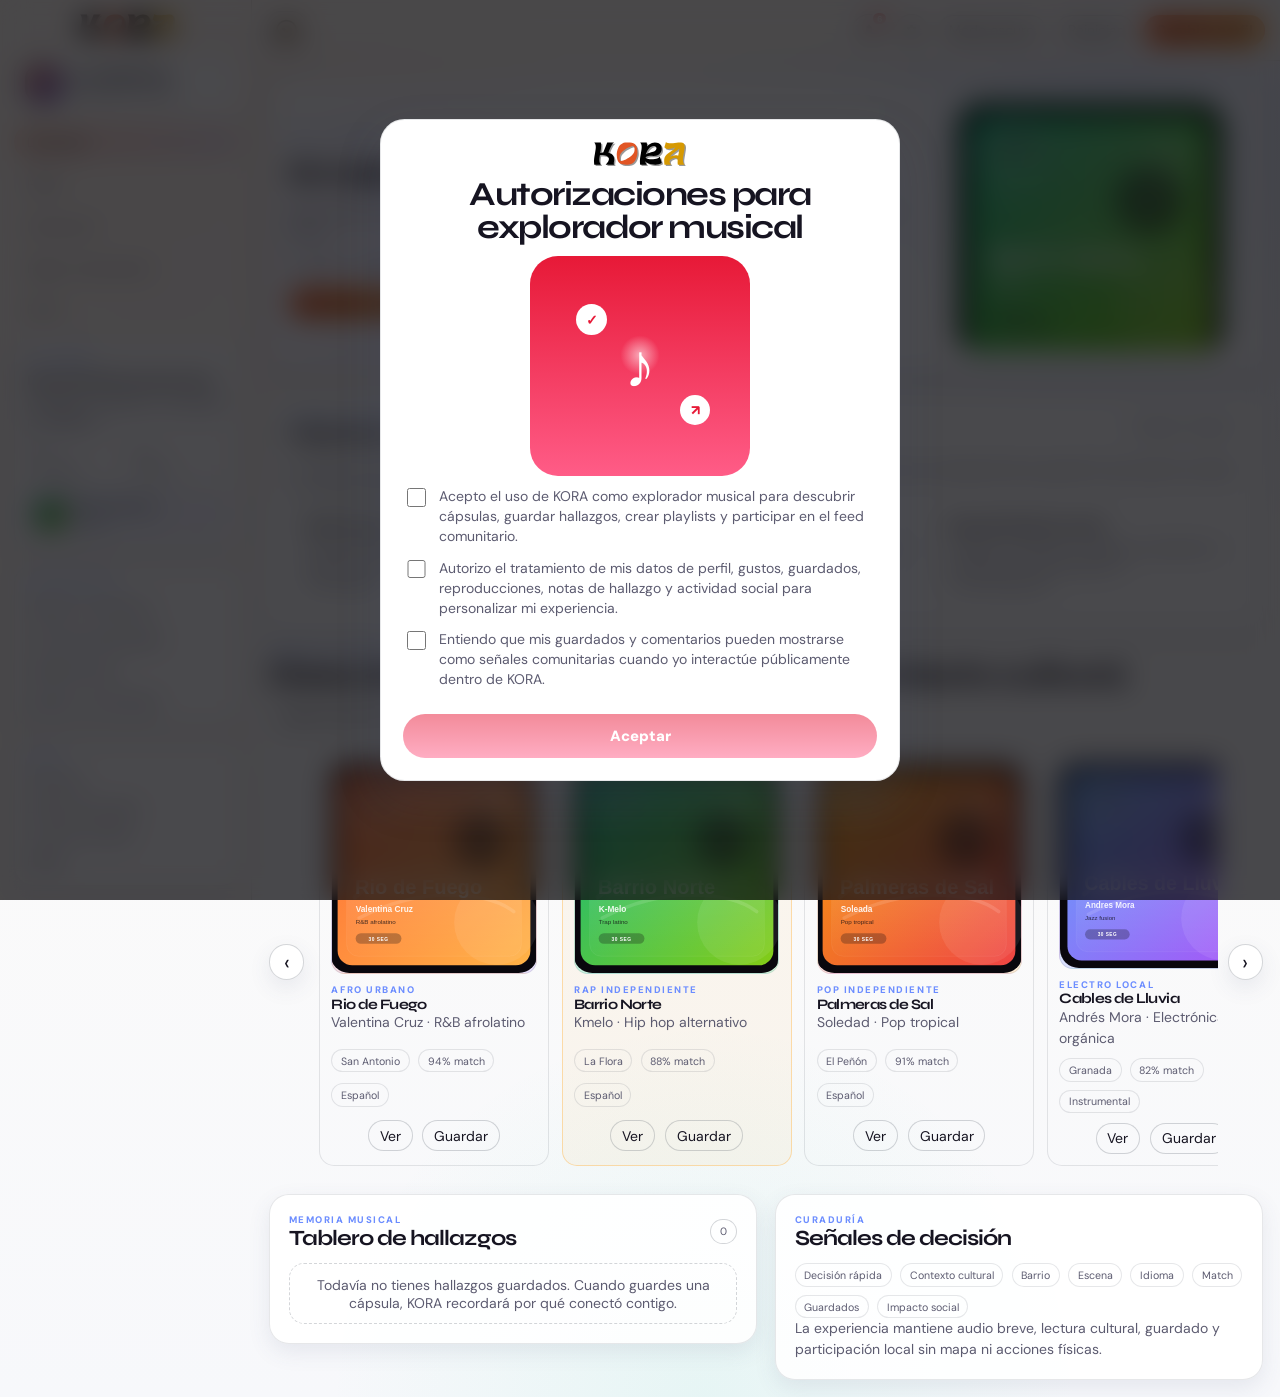
==== commit 1cdeb2f6: "Enhance login functionality and UI; update profile handling and role definitions" ====
--- a/index.html
+++ b/index.html
@@ -19,7 +19,7 @@
         <span class="avatar-shell"><img src="" alt="" data-profile-avatar><span data-profile-initial>L</span></span>
         <span>
           <strong data-profile-name>Luna Martinez</strong>
-          <small data-profile-role>Oyente exploradora</small>
+          <small data-profile-role>Exploradora musical</small>
         </span>
       </button>
       <nav class="nav-list">
@@ -43,6 +43,7 @@
       <section class="sidebar-card compact-card quick-tools">
         <p class="eyebrow">Herramientas</p>
         <button class="tool-link" type="button" data-open-ai>Hablar con KORA AI</button>
+        <button class="tool-link" type="button" data-open-onboarding>Ver bienvenida KORA</button>
         <button class="tool-link" type="button" data-open-notifications>Notificaciones</button>
         <button class="tool-link" type="button" data-open-settings>Ajustes y privacidad</button>
       </section>
@@ -71,12 +72,21 @@
       <main class="content-area">
         <section class="view is-active" data-view="discover">
           <article class="hero-panel" data-hero-panel></article>
+          <article class="panel-card">
+            <div class="panel-head"><div><p class="eyebrow">Qué vas a encontrar</p><h2>Historias, hallazgos y comunidad local</h2></div><span class="counter-pill">Contexto + memoria</span></div>
+            <p>En KORA cada canción llega con una historia de escena, barrio o comunidad. El usuario escucha una cápsula breve, guarda lo que quiere recordar y ve cómo otras personas participan alrededor de ese hallazgo.</p>
+            <div class="role-action-grid">
+              <article class="role-feature"><strong>Historia local</strong><span>Cada cápsula muestra por qué la canción importa en una escena, barrio o comunidad.</span></article>
+              <article class="role-feature"><strong>Memoria musical</strong><span>Los hallazgos guardados vuelven al tablero con razones, notas y recordatorios.</span></article>
+              <article class="role-feature"><strong>Descubrimiento social</strong><span>Amigos, curadores y artistas convierten la escucha en conversación y recomendación.</span></article>
+            </div>
+          </article>
           <div class="section-heading">
             <div>
               <p class="eyebrow">Cápsulas locales</p>
               <h1>Descubre artistas emergentes con contexto cultural.</h1>
             </div>
-            <button class="soft-button" type="button" data-next-artist>Siguiente cápsula</button>
+            <div class="section-actions"><button class="soft-button" type="button" data-open-view-guide>¿Qué encuentro aquí?</button><button class="soft-button" type="button" data-next-artist>Siguiente cápsula</button></div>
           </div>
           <div class="capsule-carousel" aria-label="Carrusel de cápsulas locales">
                 <button class="carousel-button" type="button" data-capsule-prev aria-label="Ver cápsulas anteriores">‹</button>
@@ -98,6 +108,10 @@
 
         <section class="view" data-view="player">
           <article class="player-panel" data-player-panel></article>
+          <article class="panel-card">
+            <div class="panel-head"><div><p class="eyebrow">Escucha con decisión</p><h2>El player también cuenta el contexto</h2></div><button class="soft-button" type="button" data-open-view-guide>¿Qué encuentro aquí?</button></div>
+            <p>En KORA, reproducir una canción no termina en play o pausa. El usuario escucha una cápsula breve, lee la historia del artista, entiende la escena y decide si guarda, repostea o comparte el hallazgo con contexto.</p>
+          </article>
           <article class="panel-card player-control-card">
             <div class="progress-wrap">
               <input type="range" min="0" max="30" value="0" step="1" data-player-range>
@@ -128,8 +142,12 @@
         <section class="view" data-view="interaction">
           <div class="section-heading">
             <div><p class="eyebrow">Feed social</p><h1>Interacción con artistas, curadores y escena local.</h1></div>
-            <button class="primary-button" type="button" data-add-playlist>Sumar a playlist local</button>
-          </div>
+            <div class="section-actions"><button class="soft-button" type="button" data-open-view-guide>¿Qué encuentro aquí?</button><button class="primary-button" type="button" data-add-playlist>Sumar a playlist local</button></div>
+          </div>
+          <article class="panel-card">
+            <div class="panel-head"><div><p class="eyebrow">Comunidad diferencial</p><h2>La recomendación nace de personas, no solo de algoritmos</h2></div><span class="counter-pill">Feed público</span></div>
+            <p>El feed muestra lo que guardan, comentan y comparten otros usuarios para que el descubrimiento tenga criterio social, memoria local y conversación visible dentro de la plataforma.</p>
+          </article>
           <div class="interaction-layout">
             <div class="feed-column" data-artist-feed></div>
             <aside class="panel-card sticky-panel">
@@ -151,6 +169,7 @@
         <section class="view" data-view="publish">
           <div class="section-heading">
             <div><p class="eyebrow">Workspace artista</p><h1>Publica música, contexto visual y cápsulas de 30 segundos.</h1></div>
+            <button class="soft-button" type="button" data-open-view-guide>¿Qué encuentro aquí?</button>
           </div>
           <div class="publish-layout">
             <form class="panel-card publish-form" data-publish-form>
@@ -174,7 +193,7 @@
         </section>
 
         <section class="view" data-view="billing">
-          <div class="section-heading"><div><p class="eyebrow">Modelo de negocio</p><h1>Pagos, suscripciones y facturación electrónica.</h1></div></div>
+          <div class="section-heading"><div><p class="eyebrow">Modelo de negocio</p><h1>Pagos, suscripciones y facturación electrónica.</h1></div><button class="soft-button" type="button" data-open-view-guide>¿Qué encuentro aquí?</button></div>
           <div class="plan-grid" data-plan-grid></div>
           <div class="billing-grid">
             <form class="panel-card payment-form" data-payment-form>
@@ -193,6 +212,7 @@
         </section>
 
         <section class="view" data-view="profile">
+          <div class="section-heading"><div><p class="eyebrow">Perfil y permisos</p><h1>Tu rol, tu memoria y tus autorizaciones.</h1></div><button class="soft-button" type="button" data-open-view-guide>¿Qué encuentro aquí?</button></div>
           <div class="profile-grid-main">
             <article class="panel-card" data-profile-overview></article>
             <article class="panel-card" data-role-workspace></article>
@@ -221,9 +241,9 @@
       <h2 id="consent-title">Vamos con las autorizaciones</h2>
       <div class="consent-visual" aria-hidden="true"><span>♪</span><span>✓</span><span>↗</span></div>
       <form class="consent-form" data-consent-form>
-        <label class="check-row"><input type="checkbox" name="terms"><span>Conozco y acepto el <a href="legal.html?doc=terms" target="_blank" rel="noopener">Reglamento y Condiciones de Uso</a> de KORA.</span></label>
-        <label class="check-row"><input type="checkbox" name="privacy"><span>Acepto la <a href="legal.html?doc=privacy" target="_blank" rel="noopener">Autorización de tratamiento de datos personales</a>, incluyendo perfil, preferencias y actividad dentro de la plataforma.</span></label>
-        <label class="check-row"><input type="checkbox" name="roleData"><span>Autorizo el uso de mis datos según mi categoría de usuario, artista o empresa, incluyendo visibilidad controlada para métricas, curaduría y contacto comercial cuando aplique.</span></label>
+        <label class="check-row"><input type="checkbox" name="terms"><span data-legal-copy="terms">Conozco y acepto el Reglamento y Condiciones de Uso de KORA.</span></label>
+        <label class="check-row"><input type="checkbox" name="privacy"><span data-legal-copy="privacy">Acepto la autorización de tratamiento de datos personales según mi rol.</span></label>
+        <label class="check-row"><input type="checkbox" name="roleData"><span data-legal-copy="roleData">Autorizo el uso de datos específico de mi categoría dentro de KORA.</span></label>
         <button class="consent-submit" type="submit" disabled>Aceptar</button>
       </form>
     </section>
--- a/assets/css/styles.css
+++ b/assets/css/styles.css
@@ -1,2527 +1,2885 @@
-:root {
-  --bg: #07070b;
-  --bg-soft: #0d0b14;
-  --surface: rgba(19, 17, 28, 0.92);
-  --surface-solid: #14121e;
-  --surface-strong: #211d31;
-  --line: rgba(255, 255, 255, 0.1);
-  --line-strong: rgba(255, 255, 255, 0.18);
-  --text: #f8f3ff;
-  --muted: #c8bddc;
-  --faint: #877a9e;
-  --accent: #ff6b35;
-  --accent-2: #ffb347;
-  --accent-3: #9d7bf5;
-  --teal: #22d3a8;
-  --pink: #ff4f9a;
-  --blue: #4fb4ff;
-  --green: #37d15c;
-  --danger: #ef4444;
-  --success: #22c55e;
-  --radius-xl: 28px;
-  --radius-lg: 20px;
-  --radius-md: 15px;
-  --shadow: 0 20px 52px rgba(0, 0, 0, 0.36);
-  --shadow-soft: 0 8px 24px rgba(0, 0, 0, 0.2);
-  --font-head: 'Syne', 'DM Sans', sans-serif;
-  --font-body: 'DM Sans', sans-serif;
-  color-scheme: dark;
-}
+    :root {
+      --bg: #07070b;
+      --bg-soft: #0d0b14;
+      --surface: rgba(19, 17, 28, 0.92);
+      --surface-solid: #14121e;
+      --surface-strong: #211d31;
+      --line: rgba(255, 255, 255, 0.1);
+      --line-strong: rgba(255, 255, 255, 0.18);
+      --text: #f8f3ff;
+      --muted: #c8bddc;
+      --faint: #877a9e;
+      --accent: #ff6b35;
+      --accent-2: #ffb347;
+      --accent-3: #9d7bf5;
+      --teal: #22d3a8;
+      --pink: #ff4f9a;
+      --blue: #4fb4ff;
+      --green: #37d15c;
+      --danger: #ef4444;
+      --success: #22c55e;
+      --radius-xl: 28px;
+      --radius-lg: 20px;
+      --radius-md: 15px;
+      --shadow: 0 20px 52px rgba(0, 0, 0, 0.36);
+      --shadow-soft: 0 8px 24px rgba(0, 0, 0, 0.2);
+      --font-head: 'Syne', 'DM Sans', sans-serif;
+      --font-body: 'DM Sans', sans-serif;
+      color-scheme: dark;
+    }
+    
+    html[data-theme='light'] {
+      --bg: #f5f0eb;
+      --bg-soft: #fff8f1;
+      --surface: rgba(255, 255, 255, 0.84);
+      --surface-solid: #fffdf9;
+      --surface-strong: #f3e8dd;
+      --line: rgba(36, 25, 19, 0.1);
+      --line-strong: rgba(36, 25, 19, 0.18);
+      --text: #181320;
+      --muted: #5b5066;
+      --faint: #8a7e94;
+      --shadow: 0 18px 48px rgba(79, 49, 31, 0.13);
+      --shadow-soft: 0 8px 22px rgba(79, 49, 31, 0.1);
+      color-scheme: light;
+    }
+    
+    * {
+      box-sizing: border-box;
+    }
+    
+    html {
+      scroll-behavior: smooth;
+      font-size: 14px;
+    }
+    
+    body {
+      margin: 0;
+      min-height: 100vh;
+      font-family: var(--font-body);
+      color: var(--text);
+      background:
+        radial-gradient(circle at 12% 10%, rgba(255, 107, 53, 0.16), transparent 26%),
+        radial-gradient(circle at 88% 8%, rgba(157, 123, 245, 0.18), transparent 25%),
+        radial-gradient(circle at 52% 100%, rgba(34, 211, 168, 0.08), transparent 24%),
+        linear-gradient(180deg, var(--bg-soft), var(--bg));
+      overflow-x: hidden;
+    }
+    
+    a, button, input, select, textarea {
+      font: inherit;
+    }
+    
+    a {
+      color: inherit;
+    }
+    
+    button, a {
+      cursor: pointer;
+    }
+    
+    button {
+      border: 0;
+    }
+    
+    img {
+      display: block;
+      max-width: 100%;
+    }
+    
+    input, select, textarea, button {
+      outline: none;
+    }
+    
+    input:focus, select:focus, textarea:focus, button:focus-visible, a:focus-visible {
+      box-shadow: 0 0 0 3px rgba(255, 179, 71, 0.24);
+    }
+    
+    .hidden {
+      display: none !important;
+    }
+    
+    .app-shell {
+      min-height: 100vh;
+      display: grid;
+      grid-template-columns: 252px minmax(0, 1fr);
+    }
+    
+    .sidebar {
+      position: sticky;
+      top: 0;
+      height: 100vh;
+      padding: 1rem;
+      display: grid;
+      grid-template-rows: auto auto auto 1fr auto;
+      gap: 0.85rem;
+      background: rgba(8, 8, 13, 0.72);
+      border-right: 1px solid var(--line);
+      backdrop-filter: blur(18px);
+      z-index: 30;
+    }
+    
+    html[data-theme='light'] .sidebar,
+    html[data-theme='light'] .topbar,
+    html[data-theme='light'] .bottom-nav {
+      background: rgba(255, 250, 243, 0.74);
+    }
+    
+    .brand-block, .mobile-brand {
+      display: inline-flex;
+      align-items: center;
+      gap: 0.65rem;
+      text-decoration: none;
+      font-weight: 800;
+    }
+    
+    .brand-block img {
+      width: 6.75rem;
+      max-height: 2.55rem;
+      object-fit: contain;
+    }
+    
+    .mobile-brand img {
+      width: 5.8rem;
+      max-height: 2.1rem;
+      object-fit: contain;
+    }
+    
+    .profile-pill {
+      display: flex;
+      align-items: center;
+      gap: 0.72rem;
+      width: 100%;
+      min-width: 0;
+      border-radius: var(--radius-lg);
+      border: 1px solid var(--line);
+      background: var(--surface);
+      color: var(--text);
+      padding: 0.74rem;
+      text-align: left;
+      transition: 0.2s ease;
+    }
+    
+    .profile-pill:hover,
+    .nav-item:hover,
+    .soft-button:hover,
+    .primary-button:hover,
+    .danger-button:hover,
+    .icon-button:hover,
+    .login-card:hover,
+    .plan-card:hover,
+    .feed-card:hover,
+    .capsule-card:hover,
+    .list-item.clickable:hover {
+      transform: translateY(-1px);
+    }
+    
+    .avatar-shell,
+    .avatar-dot {
+      width: 2.65rem;
+      height: 2.65rem;
+      flex: 0 0 auto;
+      display: grid;
+      place-items: center;
+      border-radius: 0.95rem;
+      background: linear-gradient(135deg, var(--accent), var(--accent-2));
+      color: #1b0d08;
+      font-weight: 900;
+      overflow: hidden;
+    }
+    
+    .avatar-shell img {
+      width: 100%;
+      height: 100%;
+      object-fit: cover;
+    }
+    
+    .avatar-shell img[src=''], .avatar-shell img.is-hidden {
+      display: none;
+    }
+    
+    .profile-pill strong, .profile-pill small {
+      display: block;
+      overflow: hidden;
+      text-overflow: ellipsis;
+    }
+    
+    .profile-pill small, .sidebar-card span, .support-copy, .legal-note, .muted-text, .list-item span, .insight-card span, .audio-state {
+      color: var(--muted);
+    }
+    
+    .nav-list, .stack-list, .settings-list, .insight-list, .feed-column {
+      display: grid;
+      gap: 0.58rem;
+    }
+    
+    .nav-item {
+      min-height: 2.42rem;
+      border-radius: 999px;
+      color: var(--muted);
+      background: transparent;
+      border: 1px solid transparent;
+      text-align: left;
+      padding: 0 0.86rem;
+      transition: 0.2s ease;
+    }
+    
+    .nav-item.is-active, .bottom-nav button.is-active {
+      color: var(--text);
+      background: linear-gradient(135deg, rgba(255, 107, 53, 0.2), rgba(157, 123, 245, 0.14));
+      border-color: rgba(255, 179, 71, 0.24);
+    }
+    
+    .sidebar-card, .panel-card, .login-panel, .legal-document, .feed-card, .plan-card, .player-panel, .hero-panel {
+      border: 1px solid var(--line);
+      background: var(--surface);
+      box-shadow: var(--shadow-soft);
+      border-radius: var(--radius-lg);
+    }
+    
+    .compact-card {
+      padding: 0.85rem;
+      display: grid;
+      gap: 0.36rem;
+    }
+    
+    .legal-links a {
+      color: var(--muted);
+      text-decoration: none;
+      line-height: 1.55;
+    }
+    
+    .workspace {
+      min-width: 0;
+      display: grid;
+      grid-template-rows: auto 1fr;
+    }
+    
+    .topbar {
+      position: sticky;
+      top: 0;
+      z-index: 20;
+      display: flex;
+      align-items: center;
+      justify-content: space-between;
+      gap: 0.85rem;
+      padding: 0.78rem 1.1rem;
+      border-bottom: 1px solid var(--line);
+      background: rgba(8, 8, 13, 0.72);
+      backdrop-filter: blur(18px);
+    }
+    
+    .topbar-actions, .control-row, .action-row, .panel-head, .section-heading, .legal-top, .legal-tabs, .tag-cloud, .tag-row {
+      display: flex;
+      align-items: center;
+      gap: 0.58rem;
+      flex-wrap: wrap;
+    }
+    
+    .topbar-actions, .legal-tabs {
+      justify-content: flex-end;
+    }
+    
+    .icon-button, .soft-button, .primary-button, .danger-button, .counter-pill, .status-chip {
+      min-height: 2.2rem;
+      display: inline-flex;
+      align-items: center;
+      justify-content: center;
+      gap: 0.38rem;
+      border-radius: 999px;
+      border: 1px solid var(--line-strong);
+      color: var(--text);
+      text-decoration: none;
+      background: rgba(255, 255, 255, 0.045);
+      padding: 0 0.78rem;
+      transition: transform 0.2s ease, border-color 0.2s ease, background 0.2s ease;
+      white-space: nowrap;
+    }
+    
+    .icon-button {
+      width: 2.2rem;
+      padding: 0;
+    }
+    
+    .icon-button.big {
+      width: 2.82rem;
+      min-height: 2.82rem;
+      font-size: 1.45rem;
+    }
+    
+    .primary-button {
+      background: linear-gradient(135deg, var(--accent), var(--accent-2));
+      border-color: transparent;
+      color: #1e0c06;
+      font-weight: 800;
+    }
+    
+    .danger-button {
+      background: rgba(239, 68, 68, 0.15);
+      border-color: rgba(239, 68, 68, 0.35);
+      color: #fecaca;
+    }
+    
+    .wide {
+      min-width: 10rem;
+    }
+    
+    .full {
+      width: 100%;
+    }
+    
+    .content-area {
+      width: min(1260px, 100%);
+      margin: 0 auto;
+      padding: 1rem;
+      padding-bottom: 4.7rem;
+    }
+    
+    .view {
+      display: none;
+      gap: 1rem;
+    }
+    
+    .view.is-active {
+      display: grid;
+    }
+    
+    .hero-panel {
+      position: relative;
+      overflow: hidden;
+      min-height: 255px;
+      padding: clamp(1rem, 1.8vw, 1.45rem);
+      display: grid;
+      grid-template-columns: minmax(0, 1.1fr) minmax(220px, 0.76fr);
+      gap: 1rem;
+      align-items: center;
+    }
+    
+    .hero-panel::before, .player-panel::before, .plan-card::before, .feed-body::before {
+      content: '';
+      position: absolute;
+      inset: 0;
+      background: radial-gradient(circle at 84% 20%, rgba(255, 179, 71, 0.18), transparent 27%), radial-gradient(circle at 18% 82%, rgba(157, 123, 245, 0.16), transparent 28%);
+      pointer-events: none;
+    }
+    
+    .hero-copy, .hero-art, .player-copy, .player-art, .plan-card > *, .hero-panel > *, .player-panel > *, .feed-body > * {
+      position: relative;
+      z-index: 1;
+    }
+    
+    .hero-copy, .player-copy, .plan-card, .payment-form, .publish-form, .login-hero, .legal-document {
+      display: grid;
+      gap: 0.78rem;
+    }
+    
+    .eyebrow {
+      margin: 0;
+      color: var(--accent-2);
+      font-size: 0.68rem;
+      font-weight: 800;
+      letter-spacing: 0.16em;
+      text-transform: uppercase;
+    }
+    
+    h1, h2, h3, p {
+      margin-top: 0;
+    }
+    
+    h1, h2, h3 {
+      font-family: var(--font-head);
+      letter-spacing: -0.045em;
+      line-height: 1;
+    }
+    
+    h1 {
+      font-size: clamp(1.7rem, 3.3vw, 3.05rem);
+      margin-bottom: 0;
+    }
+    
+    h2 {
+      font-size: clamp(1.1rem, 1.7vw, 1.65rem);
+      margin-bottom: 0;
+    }
+    
+    h3 {
+      font-size: 1.03rem;
+      margin-bottom: 0;
+    }
+    
+    p {
+      color: var(--muted);
+      line-height: 1.48;
+      margin-bottom: 0;
+    }
+    
+    .hero-art, .cover-art {
+      min-height: 210px;
+      border-radius: var(--radius-xl);
+      display: grid;
+      place-items: center;
+      background: linear-gradient(135deg, rgba(255, 107, 53, 0.16), rgba(157, 123, 245, 0.22));
+      border: 1px solid var(--line-strong);
+      overflow: hidden;
+    }
+    
+    .hero-art img, .cover-art img, .capsule-cover img, .login-card img, .list-cover img {
+      width: 100%;
+      height: 100%;
+      object-fit: cover;
+    }
+    
+    .cover-symbol {
+      font-size: clamp(3rem, 7vw, 6rem);
+      filter: drop-shadow(0 18px 15px rgba(0, 0, 0, 0.24));
+    }
+    
+    .section-heading {
+      justify-content: space-between;
+    }
+    
+    .capsule-grid, .plan-grid, .login-grid {
+      display: grid;
+      grid-template-columns: repeat(auto-fit, minmax(210px, 1fr));
+      gap: 0.78rem;
+    }
+    
+    .capsule-card, .login-card, .feed-card, .plan-card, .list-item, .insight-card, .invoice-card, .privacy-card, .published-card {
+      border: 1px solid var(--line);
+      background: rgba(255, 255, 255, 0.045);
+      border-radius: var(--radius-md);
+      padding: 0.82rem;
+    }
+    
+    .capsule-card {
+      display: grid;
+      gap: 0.7rem;
+      transition: 0.2s ease;
+    }
+    
+    .capsule-card.is-active {
+      border-color: rgba(255, 179, 71, 0.42);
+      background: rgba(255, 179, 71, 0.07);
+    }
+    
+    .capsule-cover {
+      min-height: 116px;
+      border-radius: 1rem;
+      display: grid;
+      place-items: center;
+      background: linear-gradient(135deg, rgba(255, 107, 53, 0.14), rgba(34, 211, 168, 0.16));
+      border: 1px solid var(--line);
+      overflow: hidden;
+    }
+    
+    .tag, .status-chip {
+      min-height: 1.68rem;
+      display: inline-flex;
+      align-items: center;
+      justify-content: center;
+      border-radius: 999px;
+      padding: 0 0.62rem;
+      border: 1px solid var(--line);
+      background: rgba(255, 255, 255, 0.045);
+      color: var(--muted);
+      font-size: 0.76rem;
+    }
+    
+    .two-column, .billing-grid, .profile-grid-main, .interaction-layout, .publish-layout {
+      display: grid;
+      grid-template-columns: repeat(2, minmax(0, 1fr));
+      gap: 0.86rem;
+    }
+    
+    .interaction-layout {
+      grid-template-columns: minmax(0, 1fr) 330px;
+      align-items: start;
+    }
+    
+    .publish-layout {
+      grid-template-columns: minmax(0, 0.92fr) minmax(0, 1.08fr);
+      align-items: start;
+    }
+    
+    .panel-card, .player-panel {
+      padding: clamp(0.86rem, 1.5vw, 1.1rem);
+    }
+    
+    .panel-head {
+      justify-content: space-between;
+      margin-bottom: 0.78rem;
+    }
+    
+    .counter-pill, .status-chip {
+      min-height: 1.76rem;
+      padding: 0 0.65rem;
+      color: var(--muted);
+      font-size: 0.76rem;
+    }
+    
+    .list-item {
+      display: flex;
+      align-items: center;
+      gap: 0.72rem;
+      width: 100%;
+      color: var(--text);
+      text-align: left;
+    }
+    
+    .list-item-content {
+      min-width: 0;
+      flex: 1;
+    }
+    
+    .list-item strong, .list-item span {
+      display: block;
+    }
+    
+    .list-item span {
+      font-size: 0.86rem;
+    }
+    
+    .list-cover {
+      width: 2.65rem;
+      height: 2.65rem;
+      border-radius: 0.82rem;
+      overflow: hidden;
+      background: linear-gradient(135deg, var(--accent), var(--accent-3));
+      display: grid;
+      place-items: center;
+      flex: 0 0 auto;
+    }
+    
+    .empty-state {
+      border: 1px dashed var(--line-strong);
+      border-radius: var(--radius-md);
+      padding: 0.82rem;
+      color: var(--muted);
+      text-align: center;
+    }
+    
+    .player-panel {
+      position: relative;
+      overflow: hidden;
+      display: grid;
+      grid-template-columns: 220px minmax(0, 1fr);
+      gap: 1rem;
+      align-items: center;
+    }
+    
+    .player-control-card {
+      display: grid;
+      gap: 0.58rem;
+    }
+    
+    .progress-wrap {
+      display: grid;
+      gap: 0.58rem;
+    }
+    
+    input[type='range'] {
+      width: 100%;
+      accent-color: var(--accent);
+    }
+    
+    .time-row {
+      display: flex;
+      justify-content: space-between;
+      color: var(--faint);
+      font-size: 0.82rem;
+    }
+    
+    .control-row, .action-row {
+      justify-content: center;
+    }
+    
+    .insight-card {
+      display: grid;
+      gap: 0.32rem;
+    }
+    
+    .feed-card {
+      display: grid;
+      gap: 0.72rem;
+    }
+    
+    .feed-top {
+      display: flex;
+      align-items: center;
+      justify-content: space-between;
+      gap: 0.72rem;
+    }
+    
+    .feed-author {
+      display: flex;
+      align-items: center;
+      gap: 0.68rem;
+    }
+    
+    .feed-body {
+      position: relative;
+      overflow: hidden;
+      border-radius: var(--radius-md);
+      padding: 0.92rem;
+      background: linear-gradient(135deg, rgba(255, 107, 53, 0.1), rgba(157, 123, 245, 0.14));
+      border: 1px solid var(--line);
+    }
+    
+    .sticky-panel {
+      position: sticky;
+      top: 78px;
+    }
+    
+    .impact-box {
+      margin-top: 0.82rem;
+      border-radius: var(--radius-md);
+      padding: 0.9rem;
+      background: rgba(34, 197, 94, 0.1);
+      border: 1px solid rgba(34, 197, 94, 0.26);
+    }
+    
+    .plan-card {
+      position: relative;
+      overflow: hidden;
+      display: grid;
+      gap: 0.72rem;
+    }
+    
+    .plan-price {
+      font-family: var(--font-head);
+      font-size: 1.65rem;
+      font-weight: 800;
+    }
+    
+    .payment-form label, .publish-form label, .auth-form label {
+      display: grid;
+      gap: 0.36rem;
+      color: var(--muted);
+    }
+    
+    .payment-form input, .payment-form select, .publish-form input, .publish-form select, .auth-form input, .auth-form select, textarea {
+      min-height: 2.56rem;
+      border-radius: 0.82rem;
+      border: 1px solid var(--line-strong);
+      background: rgba(255, 255, 255, 0.055);
+      color: var(--text);
+      padding: 0 0.78rem;
+    }
+    
+    textarea {
+      min-height: 6.8rem;
+      padding: 0.78rem;
+      resize: vertical;
+    }
+    
+    .legal-note {
+      border-radius: var(--radius-md);
+      border: 1px solid var(--line);
+      background: rgba(255, 255, 255, 0.04);
+      padding: 0.78rem;
+      line-height: 1.45;
+    }
+    
+    .login-body, .legal-body {
+      display: grid;
+      place-items: start center;
+    }
+    
+    .login-shell, .legal-shell {
+      width: min(1080px, calc(100% - 1.6rem));
+      display: grid;
+      gap: 0.86rem;
+      padding: 0.86rem 0 2.5rem;
+    }
+    
+    .login-hero {
+      grid-template-columns: minmax(0, 1fr) auto;
+      align-items: center;
+      padding: clamp(1rem, 2.4vw, 1.45rem);
+      border: 1px solid var(--line);
+      background: var(--surface);
+      border-radius: var(--radius-xl);
+      box-shadow: var(--shadow);
+    }
+    
+    .login-hero img {
+      width: 9rem;
+      max-height: 4.6rem;
+      object-fit: contain;
+    }
+    
+    .login-panel {
+      padding: 0.95rem;
+    }
+    
+    .login-card {
+      text-align: left;
+      color: var(--text);
+      display: grid;
+      gap: 0.55rem;
+      transition: 0.2s ease;
+    }
+    
+    .auth-grid {
+      display: grid;
+      grid-template-columns: 0.9fr 1.1fr;
+      gap: 0.86rem;
+    }
+    
+    .auth-tabs {
+      display: grid;
+      grid-template-columns: repeat(2, 1fr);
+      gap: 0.45rem;
+      padding: 0.32rem;
+      border: 1px solid var(--line);
+      border-radius: 999px;
+      background: rgba(255, 255, 255, 0.04);
+    }
+    
+    .auth-tab {
+      min-height: 2.2rem;
+      border-radius: 999px;
+      background: transparent;
+      color: var(--muted);
+    }
+    
+    .auth-tab.is-active {
+      background: linear-gradient(135deg, rgba(255, 107, 53, 0.22), rgba(157, 123, 245, 0.16));
+      color: var(--text);
+    }
+    
+    .auth-form {
+      display: none;
+      gap: 0.7rem;
+    }
+    
+    .auth-form.is-active {
+      display: grid;
+    }
+    
+    .legal-top {
+      justify-content: space-between;
+      padding: 0.8rem 0;
+    }
+    
+    .legal-document {
+      padding: clamp(1rem, 2.5vw, 2rem);
+    }
+    
+    .legal-document h1 {
+      font-size: clamp(1.75rem, 3.4vw, 2.7rem);
+    }
+    
+    .legal-section {
+      border-top: 1px solid var(--line);
+      padding-top: 0.9rem;
+      margin-top: 0.9rem;
+    }
+    
+    .consent-overlay, .modal-layer {
+      position: fixed;
+      inset: 0;
+      z-index: 100;
+      display: grid;
+      place-items: center;
+      background: rgba(3, 3, 7, 0.72);
+      backdrop-filter: blur(14px);
+      padding: 1rem;
+    }
+    
+    .consent-overlay[hidden], .modal-layer[hidden] {
+      display: none;
+    }
+    
+    .consent-card, .modal-card {
+      width: min(520px, 100%);
+      max-height: calc(100vh - 2rem);
+      overflow-y: auto;
+      border-radius: 1.75rem;
+      border: 1px solid var(--line);
+      background: var(--surface-solid);
+      box-shadow: var(--shadow);
+      padding: clamp(1rem, 2.5vw, 1.55rem);
+    }
+    
+    .consent-brand {
+      display: flex;
+      justify-content: center;
+      margin-bottom: 0.8rem;
+    }
+    
+    .consent-brand img {
+      width: 6.6rem;
+      max-height: 3.8rem;
+      object-fit: contain;
+    }
+    
+    .consent-card h2 {
+      text-align: center;
+      font-size: clamp(1.55rem, 4.3vw, 2.4rem);
+    }
+    
+    .consent-visual {
+      width: min(220px, 66vw);
+      aspect-ratio: 1;
+      border-radius: 2rem;
+      margin: 0.8rem auto;
+      display: grid;
+      place-items: center;
+      background: radial-gradient(circle at 50% 45%, rgba(255, 255, 255, 0.56), transparent 12%), linear-gradient(180deg, #e71937, #ff5c87);
+      color: white;
+      position: relative;
+      overflow: hidden;
+    }
+    
+    .consent-visual span:first-child {
+      font-size: 4.4rem;
+    }
+    
+    .consent-visual span:nth-child(2), .consent-visual span:nth-child(3) {
+      position: absolute;
+      width: 2.2rem;
+      height: 2.2rem;
+      display: grid;
+      place-items: center;
+      border-radius: 50%;
+      background: white;
+      color: #e71937;
+      font-weight: 900;
+    }
+    
+    .consent-visual span:nth-child(2) {
+      left: 21%;
+      top: 22%;
+    }
+    
+    .consent-visual span:nth-child(3) {
+      right: 18%;
+      bottom: 23%;
+    }
+    
+    .consent-form {
+      display: grid;
+      gap: 0.86rem;
+    }
+    
+    .check-row {
+      display: grid;
+      grid-template-columns: auto minmax(0, 1fr);
+      gap: 0.72rem;
+      align-items: start;
+      line-height: 1.42;
+      color: var(--muted);
+    }
+    
+    .check-row input {
+      width: 1.35rem;
+      height: 1.35rem;
+      accent-color: #16a34a;
+      margin-top: 0.05rem;
+    }
+    
+    .check-row a {
+      color: var(--text);
+      font-weight: 800;
+    }
+    
+    .consent-submit {
+      min-height: 3.2rem;
+      margin-top: 0.82rem;
+      border-radius: 999px;
+      background: linear-gradient(180deg, #e71937, #ff5c87);
+      color: white;
+      font-weight: 900;
+      font-size: 1.06rem;
+    }
+    
+    .consent-submit:disabled {
+      opacity: 0.5;
+      cursor: not-allowed;
+    }
+    
+    .modal-card {
+      display: grid;
+      gap: 0.8rem;
+    }
+    
+    .modal-card.onboarding-card {
+      width: min(820px, 100%);
+    }
+    
+    .onboarding-hero {
+      display: grid;
+      gap: 0.58rem;
+    }
+    
+    .onboarding-hero h2 {
+      font-size: clamp(1.55rem, 3.4vw, 2.55rem);
+    }
+    
+    .onboarding-steps {
+      display: grid;
+      grid-template-columns: repeat(auto-fit, minmax(215px, 1fr));
+      gap: 0.68rem;
+    }
+    
+    .onboarding-step {
+      display: grid;
+      gap: 0.35rem;
+      border: 1px solid var(--line);
+      border-radius: var(--radius-md);
+      background: rgba(255, 255, 255, 0.045);
+      padding: 0.85rem;
+    }
+    
+    .onboarding-step span {
+      width: 2.15rem;
+      height: 2.15rem;
+      border-radius: 50%;
+      display: grid;
+      place-items: center;
+      background: linear-gradient(135deg, var(--accent), var(--accent-2));
+      color: #1e0c06;
+      font-weight: 900;
+      font-size: 0.76rem;
+    }
+    
+    .onboarding-step strong {
+      line-height: 1.18;
+    }
+    
+    .onboarding-step p {
+      font-size: 0.88rem;
+    }
+    
+    .onboarding-summary {
+      border: 1px solid rgba(255, 179, 71, 0.26);
+      border-radius: var(--radius-md);
+      background: linear-gradient(135deg, rgba(255, 107, 53, 0.12), rgba(157, 123, 245, 0.12));
+      padding: 0.9rem;
+      color: var(--text);
+      font-weight: 800;
+    }
+    
+    .onboarding-actions {
+      display: flex;
+      justify-content: flex-end;
+      gap: 0.58rem;
+      flex-wrap: wrap;
+    }
+    
+    .toast {
+      position: fixed;
+      right: 0.86rem;
+      bottom: 0.86rem;
+      z-index: 130;
+      max-width: min(400px, calc(100% - 1.72rem));
+      border: 1px solid var(--line);
+      background: var(--surface-solid);
+      border-radius: var(--radius-md);
+      padding: 0.76rem 0.9rem;
+      color: var(--text);
+      box-shadow: var(--shadow-soft);
+      opacity: 0;
+      transform: translateY(8px);
+      pointer-events: none;
+      transition: 0.18s ease;
+    }
+    
+    .toast.is-visible {
+      opacity: 1;
+      transform: translateY(0);
+    }
+    
+    .bottom-nav {
+      display: none;
+    }
+    
+    [data-mobile-menu] {
+      display: none;
+    }
+    
+    body.sidebar-open .sidebar {
+      transform: translateX(0);
+    }
+    
+    .tone-sunset { --tone-a: #ff6b35; --tone-b: #9d7bf5; }
+    .tone-violet { --tone-a: #7c3aed; --tone-b: #4fb4ff; }
+    .tone-coral { --tone-a: #ff4f9a; --tone-b: #ffb347; }
+    .tone-blue { --tone-a: #4fb4ff; --tone-b: #7c3aed; }
+    .tone-green { --tone-a: #22d3a8; --tone-b: #37d15c; }
+    .tone-gold { --tone-a: #ffb347; --tone-b: #22d3a8; }
+    
+    .tone-surface {
+      background: linear-gradient(135deg, color-mix(in srgb, var(--tone-a, var(--accent)) 40%, transparent), color-mix(in srgb, var(--tone-b, var(--accent-3)) 32%, transparent));
+    }
+    
+    @media (max-width: 1100px) {
+      .app-shell {
+        grid-template-columns: 1fr;
+      }
+    
+      .sidebar {
+        position: fixed;
+        transform: translateX(-105%);
+        transition: transform 0.22s ease;
+        width: min(300px, 88vw);
+      }
+    
+      [data-mobile-menu] {
+        display: inline-flex;
+      }
+    
+      .hero-panel, .player-panel, .two-column, .billing-grid, .profile-grid-main, .interaction-layout, .publish-layout, .auth-grid {
+        grid-template-columns: 1fr;
+      }
+    
+      .sticky-panel {
+        position: static;
+      }
+    }
+    
+    @media (max-width: 720px) {
+      html {
+        font-size: 13px;
+      }
+    
+      .content-area {
+        padding: 0.8rem;
+        padding-bottom: 5.2rem;
+      }
+    
+      .topbar {
+        padding: 0.7rem 0.8rem;
+      }
+    
+      .topbar-actions .soft-button:first-child, .topbar-actions .primary-button {
+        display: none;
+      }
+    
+      .mobile-brand img {
+        width: 5rem;
+      }
+    
+      .hero-panel, .panel-card, .player-panel, .login-panel, .legal-document {
+        border-radius: 1.2rem;
+      }
+    
+      .hero-art, .cover-art {
+        min-height: 168px;
+      }
+    
+      .capsule-grid, .plan-grid, .login-grid {
+        grid-template-columns: 1fr;
+      }
+    
+      .section-heading {
+        align-items: flex-start;
+      }
+    
+      .bottom-nav {
+        position: fixed;
+        left: 0.6rem;
+        right: 0.6rem;
+        bottom: 0.6rem;
+        z-index: 50;
+        display: grid;
+        grid-template-columns: repeat(6, 1fr);
+        gap: 0.25rem;
+        padding: 0.3rem;
+        border: 1px solid var(--line);
+        background: rgba(8, 8, 13, 0.82);
+        backdrop-filter: blur(18px);
+        border-radius: 999px;
+        box-shadow: var(--shadow-soft);
+      }
+    
+      .bottom-nav button {
+        min-height: 2.38rem;
+        border-radius: 999px;
+        background: transparent;
+        color: var(--muted);
+        font-size: 0.68rem;
+        padding: 0 0.2rem;
+      }
+    
+      body:not(.is-artist) .bottom-nav {
+        grid-template-columns: repeat(5, 1fr);
+      }
+    
+      .toast {
+        bottom: 5rem;
+      }
+    }
+    
+    @media (max-width: 440px) {
+      h1 {
+        font-size: clamp(1.45rem, 9vw, 2.1rem);
+      }
+    
+      .action-row, .control-row, .topbar-actions {
+        gap: 0.42rem;
+      }
+    
+      .soft-button, .primary-button, .danger-button, .counter-pill {
+        min-height: 2.08rem;
+        padding-inline: 0.65rem;
+      }
+    }
+    .avatar-shell {
+      position: relative;
+    }
+    
+    .avatar-shell > img,
+    .avatar-shell > span {
+      grid-area: 1 / 1;
+    }
+    
+    .avatar-shell > img:not(.is-hidden) + span {
+      display: none;
+    }
+    
+    html[data-theme='light'] {
+      --bg: #f7f8fb;
+      --bg-soft: #fffdf9;
+      --surface: rgba(255, 255, 255, 0.9);
+      --surface-solid: #ffffff;
+      --surface-strong: #eef3ff;
+      --line: rgba(30, 38, 56, 0.11);
+      --line-strong: rgba(30, 38, 56, 0.19);
+      --text: #161421;
+      --muted: #5c5b70;
+      --faint: #8b8aa0;
+      --accent: #ff6b35;
+      --accent-2: #6c8dff;
+      --accent-3: #9d7bf5;
+      --shadow: 0 18px 48px rgba(70, 83, 120, 0.14);
+      --shadow-soft: 0 8px 22px rgba(70, 83, 120, 0.1);
+    }
+    
+    html[data-theme='light'] body {
+      background:
+        radial-gradient(circle at 12% 9%, rgba(255, 107, 53, 0.09), transparent 25%),
+        radial-gradient(circle at 88% 8%, rgba(108, 141, 255, 0.16), transparent 26%),
+        radial-gradient(circle at 55% 100%, rgba(34, 211, 168, 0.08), transparent 24%),
+        linear-gradient(180deg, #fffdf9, #f7f8fb);
+    }
+    
+    .session-card {
+      align-content: start;
+    }
+    
+    .session-grid, .profile-metrics {
+      display: grid;
+      grid-template-columns: repeat(2, minmax(0, 1fr));
+      gap: 0.45rem;
+    }
+    
+    .session-grid span, .profile-metrics span {
+      min-width: 0;
+      padding: 0.55rem;
+      border: 1px solid var(--line);
+      border-radius: 0.9rem;
+      background: rgba(255, 255, 255, 0.045);
+      display: grid;
+      gap: 0.15rem;
+    }
+    
+    .session-grid b, .profile-metrics b {
+      font-family: var(--font-head);
+      font-size: 1.04rem;
+    }
+    
+    .session-grid small, .profile-metrics small {
+      color: var(--muted);
+      font-size: 0.72rem;
+    }
+    
+    .side-current {
+      display: flex;
+      align-items: center;
+      gap: 0.55rem;
+      min-height: 3rem;
+      padding: 0.5rem;
+      border-radius: 0.95rem;
+      background: linear-gradient(135deg, rgba(79, 180, 255, 0.08), rgba(157, 123, 245, 0.08));
+      border: 1px solid var(--line);
+    }
+    
+    .side-current span:last-child {
+      display: grid;
+      min-width: 0;
+    }
+    
+    .side-current b, .side-current small {
+      overflow: hidden;
+      text-overflow: ellipsis;
+      white-space: nowrap;
+    }
+    
+    .side-current small {
+      color: var(--muted);
+    }
+    
+    .side-dot {
+      width: 2.25rem;
+      height: 2.25rem;
+      flex: 0 0 auto;
+      border-radius: 0.75rem;
+      overflow: hidden;
+      display: grid;
+      place-items: center;
+      background: linear-gradient(135deg, var(--tone-a, var(--accent)), var(--tone-b, var(--accent-3)));
+    }
+    
+    .side-dot img {
+      width: 100%;
+      height: 100%;
+      object-fit: cover;
+    }
+    
+    .quick-tools {
+      align-self: start;
+    }
+    
+    .tool-link, .plain-link {
+      width: 100%;
+      color: var(--muted);
+      background: transparent;
+      border: 0;
+      padding: 0.28rem 0;
+      text-align: left;
+      text-decoration: none;
+    }
+    
+    .tool-link:hover, .plain-link:hover {
+      color: var(--text);
+    }
+    
+    .top-icon {
+      min-height: 2.2rem;
+      border-radius: 999px;
+      border: 1px solid var(--line-strong);
+      color: var(--text);
+      background: rgba(255, 255, 255, 0.045);
+      padding: 0 0.72rem;
+    }
+    
+    input[type='range'] {
+      appearance: none;
+      -webkit-appearance: none;
+      height: 0.42rem;
+      border-radius: 999px;
+      background: linear-gradient(90deg, var(--accent-2), var(--accent-3));
+      cursor: pointer;
+    }
+    
+    input[type='range']::-webkit-slider-runnable-track {
+      height: 0.42rem;
+      border-radius: 999px;
+      background: rgba(255, 255, 255, 0.13);
+    }
+    
+    html[data-theme='light'] input[type='range']::-webkit-slider-runnable-track {
+      background: rgba(20, 24, 36, 0.12);
+    }
+    
+    input[type='range']::-webkit-slider-thumb {
+      -webkit-appearance: none;
+      width: 0.95rem;
+      height: 0.95rem;
+      border-radius: 50%;
+      margin-top: -0.27rem;
+      background: var(--text);
+      border: 3px solid var(--accent-2);
+      box-shadow: 0 4px 12px rgba(0, 0, 0, 0.24);
+    }
+    
+    input[type='range']::-moz-range-track {
+      height: 0.42rem;
+      border-radius: 999px;
+      background: rgba(255, 255, 255, 0.13);
+    }
+    
+    input[type='range']::-moz-range-thumb {
+      width: 0.95rem;
+      height: 0.95rem;
+      border-radius: 50%;
+      background: var(--text);
+      border: 3px solid var(--accent-2);
+    }
+    
+    .player-action {
+      min-height: 2.35rem;
+      display: inline-flex;
+      align-items: center;
+      gap: 0.44rem;
+      border-radius: 999px;
+      border: 1px solid var(--line-strong);
+      color: var(--text);
+      background: rgba(255, 255, 255, 0.045);
+      padding: 0 0.82rem;
+    }
+    
+    .player-action span {
+      font-size: 1.16rem;
+      line-height: 1;
+    }
+    
+    .player-action.is-active {
+      background: rgba(255, 79, 154, 0.13);
+      border-color: rgba(255, 79, 154, 0.38);
+      color: #ff6aa9;
+    }
+    
+    .feed-author-text {
+      display: grid;
+      gap: 0.15rem;
+      min-width: 0;
+    }
+    
+    .feed-author-text span {
+      color: var(--muted);
+    }
+    
+    .feed-top {
+      align-items: flex-start;
+    }
+    
+    .feed-card .action-row {
+      justify-content: flex-start;
+    }
+    
+    .side-section {
+      display: grid;
+      gap: 0.55rem;
+      padding-top: 0.85rem;
+      margin-top: 0.85rem;
+      border-top: 1px solid var(--line);
+    }
+    
+    .small-head {
+      margin-bottom: 0;
+    }
+    
+    .small-head h3 {
+      font-size: 0.98rem;
+    }
+    
+    .mini-card {
+      display: grid;
+      gap: 0.22rem;
+      padding: 0.68rem;
+      border-radius: 0.88rem;
+      border: 1px solid var(--line);
+      background: rgba(255, 255, 255, 0.04);
+    }
+    
+    .mini-card span {
+      color: var(--muted);
+      font-size: 0.84rem;
+    }
+    
+    .now-playing-bar {
+      position: fixed;
+      left: calc(252px + 1rem);
+      right: 1rem;
+      bottom: 1rem;
+      z-index: 80;
+      min-height: 4.35rem;
+      display: grid;
+      grid-template-columns: minmax(220px, 1fr) auto auto;
+      gap: 0.85rem;
+      align-items: center;
+      padding: 0.66rem 0.8rem;
+      border: 1px solid var(--line-strong);
+      border-radius: 1.2rem;
+      background: color-mix(in srgb, var(--surface-solid) 92%, transparent);
+      box-shadow: var(--shadow);
+      backdrop-filter: blur(22px);
+    }
+    
+    .now-playing-bar[hidden] {
+      display: none;
+    }
+    
+    .mini-now-media, .mini-now-controls, .mini-now-actions {
+      display: flex;
+      align-items: center;
+      gap: 0.5rem;
+      min-width: 0;
+    }
+    
+    .mini-now-media div {
+      display: grid;
+      min-width: 0;
+    }
+    
+    .mini-now-media strong, .mini-now-media span {
+      overflow: hidden;
+      text-overflow: ellipsis;
+      white-space: nowrap;
+    }
+    
+    .mini-now-media span {
+      color: var(--muted);
+    }
+    
+    .soft-button.is-active {
+      border-color: rgba(108, 141, 255, 0.42);
+      background: rgba(108, 141, 255, 0.14);
+    }
+    
+    .ai-card, .settings-grid {
+      display: grid;
+      gap: 0.65rem;
+    }
+    
+    .settings-grid {
+      grid-template-columns: repeat(auto-fit, minmax(180px, 1fr));
+    }
+    
+    .profile-hero-mini {
+      display: grid;
+      grid-template-columns: auto minmax(0, 1fr);
+      gap: 0.85rem;
+      align-items: center;
+    }
+    
+    .large-avatar {
+      width: 4.9rem;
+      height: 4.9rem;
+      border-radius: 1.25rem;
+    }
+    
+    .profile-metrics {
+      grid-template-columns: repeat(4, minmax(0, 1fr));
+    }
+    
+    .profile-actions-row {
+      display: flex;
+      gap: 0.5rem;
+      flex-wrap: wrap;
+    }
+    
+    html[data-theme='light'] .hero-panel::before,
+    html[data-theme='light'] .player-panel::before,
+    html[data-theme='light'] .plan-card::before,
+    html[data-theme='light'] .feed-body::before {
+      background: radial-gradient(circle at 84% 20%, rgba(108, 141, 255, 0.14), transparent 28%), radial-gradient(circle at 18% 82%, rgba(157, 123, 245, 0.11), transparent 30%);
+    }
+    
+    html[data-theme='light'] .tone-surface {
+      background: linear-gradient(135deg, color-mix(in srgb, var(--tone-a, var(--accent)) 27%, white), color-mix(in srgb, var(--tone-b, var(--accent-3)) 22%, white));
+    }
+    
+    html[data-theme='light'] .primary-button {
+      background: linear-gradient(135deg, #ff7043, #ffad45);
+    }
+    
+    @media (max-width: 1100px) {
+      .now-playing-bar {
+        left: 0.8rem;
+        right: 0.8rem;
+        grid-template-columns: 1fr;
+        bottom: 4.7rem;
+      }
+    
+      .mini-now-controls, .mini-now-actions {
+        flex-wrap: wrap;
+      }
+    }
+    
+    @media (max-width: 720px) {
+      .top-icon {
+        display: none;
+      }
+    
+      .profile-metrics {
+        grid-template-columns: repeat(2, minmax(0, 1fr));
+      }
+    
+      .now-playing-bar {
+        bottom: 4.85rem;
+        border-radius: 1rem;
+      }
+    
+      .mini-now-actions {
+        display: none;
+      }
+    }
+    
+    
+    html[data-theme='dark'] .brand-block,
+    html[data-theme='dark'] .mobile-brand,
+    html[data-theme='dark'] .login-hero > img,
+    html[data-theme='dark'] .consent-brand img {
+      background: rgba(255, 255, 255, 0.1);
+      border: 1px solid rgba(255, 255, 255, 0.1);
+      border-radius: 999px;
+      padding: 0.24rem 0.38rem;
+      filter: drop-shadow(0 0 12px rgba(255, 255, 255, 0.2));
+    }
+    
+    .sidebar {
+      grid-template-rows: auto auto auto auto auto;
+      overflow-y: auto;
+      overscroll-behavior: contain;
+      scrollbar-width: thin;
+    }
+    
+    .legal-links {
+      margin-top: 0;
+    }
+    
+    .content-area {
+      padding: 1.25rem;
+      padding-bottom: 5.2rem;
+    }
+    
+    .view {
+      gap: 1.35rem;
+    }
+    
+    .two-column,
+    .billing-grid,
+    .profile-grid-main,
+    .interaction-layout,
+    .publish-layout {
+      gap: 1.25rem;
+      align-items: start;
+    }
+    
+    .panel-card,
+    .player-panel {
+      padding: clamp(1.08rem, 1.8vw, 1.45rem);
+    }
+    
+    .feed-card {
+      gap: 1.05rem;
+      padding: 1.15rem;
+    }
+    
+    .feed-body {
+      padding: 1.2rem;
+    }
+    
+    .feed-top {
+      gap: 0.9rem;
+    }
+    
+    .feed-card .action-row {
+      gap: 0.75rem;
+      padding-top: 0.15rem;
+    }
+    
+    .interaction-layout {
+      grid-template-columns: minmax(0, 1fr) minmax(330px, 360px);
+    }
+    
+    .sticky-panel {
+      display: grid;
+      gap: 1rem;
+    }
+    
+    .plan-grid {
+      gap: 1.05rem;
+    }
+    
+    .plan-card {
+      padding: 1.08rem;
+    }
+    
+    .billing-grid {
+      margin-top: 0.25rem;
+    }
+    
+    .payment-form,
+    .publish-form,
+    [data-profile-overview],
+    [data-role-workspace] {
+      gap: 1rem;
+    }
+    
+    .profile-hero-mini {
+      gap: 1rem;
+    }
+    
+    .profile-metrics {
+      gap: 0.75rem;
+    }
+    
+    .profile-actions-row,
+    .settings-list {
+      gap: 0.72rem;
+    }
+    
+    .privacy-card,
+    .invoice-card,
+    .published-card,
+    .insight-card,
+    .mini-card {
+      padding: 0.95rem;
+    }
+    
+    .top-icon {
+      width: 2.35rem;
+      padding: 0;
+      font-size: 1rem;
+    }
+    
+    .player-action.is-active span {
+      color: #ff6aa9;
+    }
+    
+    .player-action[data-repost-current].is-active {
+      background: rgba(108, 141, 255, 0.13);
+      border-color: rgba(108, 141, 255, 0.42);
+      color: #8ca2ff;
+    }
+    
+    .player-action[data-save-current].is-active {
+      background: rgba(34, 197, 94, 0.12);
+      border-color: rgba(34, 197, 94, 0.34);
+      color: #74e2a0;
+    }
+    
+    .avatar-shell img:not(.is-hidden) {
+      border-radius: inherit;
+    }
+    
+    @media (max-height: 820px) and (min-width: 1101px) {
+      .sidebar {
+        padding: 0.82rem;
+        gap: 0.65rem;
+      }
+    
+      .profile-pill,
+      .compact-card {
+        padding: 0.68rem;
+      }
+    
+      .nav-item {
+        min-height: 2.25rem;
+      }
+    
+      .quick-tools .tool-link,
+      .legal-links a {
+        line-height: 1.35;
+      }
+    }
+    
+    @media (max-width: 1100px) {
+      .content-area {
+        padding: 1rem;
+        padding-bottom: 5.4rem;
+      }
+    
+      .interaction-layout {
+        grid-template-columns: 1fr;
+      }
+    }
+    
+    @media (max-width: 720px) {
+      .content-area {
+        padding: 0.85rem;
+        padding-bottom: 5.4rem;
+      }
+    
+      .feed-card,
+      .panel-card,
+      .player-panel {
+        padding: 0.95rem;
+      }
+    }
+    
+    .visually-hidden {
+      position: absolute;
+      width: 1px;
+      height: 1px;
+      padding: 0;
+      margin: -1px;
+      overflow: hidden;
+      clip: rect(0, 0, 0, 0);
+      white-space: nowrap;
+      border: 0;
+    }
+    
+    .brand-block {
+      width: max-content;
+    }
+    
+    .mobile-brand.app-mark {
+      width: 2.75rem;
+      height: 2.75rem;
+      display: grid;
+      place-items: center;
+      border-radius: 1rem;
+      background: rgba(255, 255, 255, 0.08);
+      border: 1px solid var(--line);
+      box-shadow: var(--shadow-soft);
+    }
+    
+    .mobile-brand.app-mark img {
+      width: 1.78rem;
+      height: 1.78rem;
+      object-fit: contain;
+    }
+    
+    html[data-theme='dark'] .mobile-brand.app-mark {
+      background: linear-gradient(145deg, rgba(255, 255, 255, 0.14), rgba(157, 123, 245, 0.09));
+      border-color: rgba(255, 255, 255, 0.14);
+    }
+    
+    html[data-theme='dark'] .mobile-brand.app-mark img {
+      filter: drop-shadow(0 0 10px rgba(255, 255, 255, 0.25));
+    }
+    
+    .top-icon svg,
+    .icon-button svg,
+    .soft-button svg,
+    .primary-button svg,
+    .player-action svg {
+      width: 1.05rem;
+      height: 1.05rem;
+      flex: 0 0 auto;
+    }
+    
+    .play-toggle {
+      width: 3.25rem;
+      min-width: 3.25rem;
+      height: 3.25rem;
+      padding: 0;
+      border-radius: 50%;
+    }
+    
+    .play-toggle svg {
+      width: 1.35rem;
+      height: 1.35rem;
+    }
+    
+    .player-action span {
+      display: inline-grid;
+      place-items: center;
+    }
+    
+    .player-action span svg {
+      width: 1.08rem;
+      height: 1.08rem;
+    }
+    
+    .sidebar {
+      max-height: 100dvh;
+      padding-right: 0.72rem;
+      scrollbar-color: color-mix(in srgb, var(--accent-2) 48%, transparent) transparent;
+    }
+    
+    .sidebar::-webkit-scrollbar {
+      width: 0.42rem;
+    }
+    
+    .sidebar::-webkit-scrollbar-track {
+      background: transparent;
+    }
+    
+    .sidebar::-webkit-scrollbar-thumb {
+      background: linear-gradient(180deg, rgba(108, 141, 255, 0.6), rgba(255, 107, 53, 0.55));
+      border-radius: 999px;
+    }
+    
+    .sidebar::-webkit-scrollbar-thumb:hover {
+      background: linear-gradient(180deg, rgba(108, 141, 255, 0.82), rgba(255, 107, 53, 0.75));
+    }
+    
+    .sidebar-card {
+      flex-shrink: 0;
+    }
+    
+    .nav-item {
+      font-size: 0.96rem;
+    }
+    
+    .login-shell {
+      gap: 1.15rem;
+    }
+    
+    .login-panel.auth-panel,
+    .login-panel.created-panel {
+      display: grid;
+      gap: 1rem;
+    }
+    
+    .auth-card-main {
+      width: min(760px, 100%);
+    }
+    
+    .created-list {
+      grid-template-columns: repeat(auto-fit, minmax(240px, 1fr));
+    }
+    
+    .created-list .empty-state {
+      grid-column: 1 / -1;
+    }
+    
+    .profile-grid-main > .panel-card,
+    .two-column > .panel-card,
+    .billing-grid > .panel-card {
+      align-self: start;
+    }
+    
+    .profile-summary-grid {
+      display: grid;
+      grid-template-columns: repeat(2, minmax(0, 1fr));
+      gap: 0.85rem;
+    }
+    
+    .profile-activity-strip {
+      display: flex;
+      flex-wrap: wrap;
+      gap: 0.55rem;
+    }
+    
+    .profile-metrics span {
+      min-height: 4.15rem;
+      padding: 0.78rem;
+      align-content: center;
+    }
+    
+    .profile-hero-mini {
+      margin-bottom: 0.15rem;
+    }
+    
+    html[data-theme='light'] .danger-button {
+      background: rgba(220, 38, 38, 0.08);
+      border-color: rgba(220, 38, 38, 0.36);
+      color: #b91c1c;
+    }
+    
+    html[data-theme='light'] .danger-button:hover {
+      background: rgba(220, 38, 38, 0.13);
+      color: #7f1d1d;
+    }
+    
+    .feed-column {
+      gap: 1.25rem;
+    }
+    
+    .feed-card {
+      border-radius: 1.35rem;
+    }
+    
+    .feed-body {
+      min-height: 5.2rem;
+      display: grid;
+      align-content: center;
+    }
+    
+    .billing-grid,
+    .publish-layout {
+      margin-top: 0.35rem;
+    }
+    
+    .payment-form,
+    .publish-form {
+      gap: 1.15rem;
+    }
+    
+    .plan-card {
+      min-height: 100%;
+    }
+    
+    .now-playing-bar {
+      transition: opacity 0.42s ease, transform 0.42s ease, filter 0.42s ease;
+    }
+    
+    .now-playing-bar.is-paused {
+      opacity: 0.96;
+      filter: saturate(0.88);
+    }
+    
+    .now-playing-bar.is-fading {
+      opacity: 0;
+      transform: translateY(12px) scale(0.985);
+    }
+    
+    .mini-now-controls .soft-button,
+    .mini-now-actions .soft-button {
+      gap: 0.45rem;
+    }
+    
+    html[data-theme='dark'] .brand-block:not(.mobile-brand) {
+      background: rgba(255, 255, 255, 0.12);
+      border: 1px solid rgba(255, 255, 255, 0.12);
+      border-radius: 999px;
+      padding: 0.25rem 0.42rem;
+      filter: drop-shadow(0 0 12px rgba(255, 255, 255, 0.2));
+    }
+    
+    html[data-theme='dark'] .mobile-brand:not(.app-mark),
+    html[data-theme='dark'] .login-hero > img,
+    html[data-theme='dark'] .consent-brand img {
+      background: rgba(255, 255, 255, 0.1);
+      border: 1px solid rgba(255, 255, 255, 0.1);
+      border-radius: 999px;
+      padding: 0.24rem 0.38rem;
+      filter: drop-shadow(0 0 12px rgba(255, 255, 255, 0.2));
+    }
+    
+    @media (max-width: 920px) {
+      .hero-panel,
+      .player-panel {
+        gap: 0.85rem;
+      }
+    
+      .hero-art,
+      .cover-art {
+        min-height: 0;
+        height: min(48vw, 260px);
+      }
+    
+      .capsule-cover {
+        min-height: 0;
+        height: min(46vw, 210px);
+      }
+    }
+    
+    @media (max-width: 720px) {
+      html {
+        font-size: 12.75px;
+      }
+    
+      .sidebar {
+        height: 100dvh;
+        overflow-y: auto;
+        -webkit-overflow-scrolling: touch;
+      }
+    
+      .hero-art,
+      .cover-art {
+        height: min(58vw, 220px);
+      }
+    
+      .capsule-cover {
+        height: min(54vw, 190px);
+      }
+    
+      .profile-summary-grid {
+        grid-template-columns: 1fr;
+      }
+    
+      .play-toggle {
+        width: 3rem;
+        min-width: 3rem;
+        height: 3rem;
+      }
+    
+      .topbar-actions {
+        gap: 0.38rem;
+      }
+    }
+    
+    @media (max-height: 760px) and (min-width: 1101px) {
+      .sidebar {
+        gap: 0.54rem;
+      }
+    
+      .session-grid span {
+        padding: 0.46rem;
+      }
+    
+      .side-current {
+        min-height: 2.72rem;
+      }
+    }
+    
+    html[data-theme='dark'] .mobile-brand.app-mark {
+      border-radius: 1rem;
+      padding: 0;
+    }
+    .sidebar > .brand-block {
+      justify-self: center;
+      margin: 0 auto 0.15rem;
+    }
+    
+    .top-icon {
+      width: 2.35rem;
+      height: 2.35rem;
+      min-height: 2.35rem;
+      display: inline-grid;
+      place-items: center;
+      padding: 0;
+    }
+    
+    .top-icon svg {
+      display: block;
+      width: 1rem;
+      height: 1rem;
+    }
+    
+    .hero-panel {
+      min-height: 218px;
+      grid-template-columns: minmax(0, 1fr) minmax(235px, 0.48fr);
+      padding: clamp(1rem, 1.55vw, 1.35rem);
+    }
+    
+    .hero-copy {
+      align-content: center;
+      justify-items: start;
+      max-width: 720px;
+    }
+    
+    .hero-copy h1 {
+      font-size: clamp(1.55rem, 2.7vw, 2.55rem);
+    }
+    
+    .hero-copy .tag-row,
+    .hero-copy .action-row {
+      justify-content: flex-start;
+    }
+    
+    .hero-art {
+      width: min(330px, 90%);
+      min-height: 0;
+      aspect-ratio: 1.08;
+      justify-self: center;
+    }
+    
+    .section-heading h1 {
+      font-size: clamp(1.55rem, 2.55vw, 2.55rem);
+    }
+    
+    .capsule-carousel {
+      display: grid;
+      grid-template-columns: auto minmax(0, 1fr) auto;
+      align-items: center;
+      gap: 0.65rem;
+      min-width: 0;
+    }
+    
+    .capsule-carousel .capsule-grid {
+      display: flex;
+      grid-template-columns: none;
+      gap: 0.9rem;
+      overflow-x: auto;
+      overscroll-behavior-x: contain;
+      scroll-snap-type: x mandatory;
+      scroll-behavior: smooth;
+      padding: 0.2rem 0.15rem 0.7rem;
+      scrollbar-width: thin;
+      scrollbar-color: color-mix(in srgb, var(--accent-2) 44%, transparent) transparent;
+    }
+    
+    .capsule-carousel .capsule-grid::-webkit-scrollbar {
+      height: 0.42rem;
+    }
+    
+    .capsule-carousel .capsule-grid::-webkit-scrollbar-track {
+      background: transparent;
+    }
+    
+    .capsule-carousel .capsule-grid::-webkit-scrollbar-thumb {
+      background: linear-gradient(90deg, rgba(108, 141, 255, 0.55), rgba(255, 107, 53, 0.5));
+      border-radius: 999px;
+    }
+    
+    .capsule-carousel .capsule-card {
+      flex: 0 0 clamp(200px, 18.2vw, 230px);
+      scroll-snap-align: start;
+    }
+    
+    .carousel-button {
+      width: 2.55rem;
+      height: 2.55rem;
+      display: grid;
+      place-items: center;
+      border-radius: 50%;
+      border: 1px solid var(--line-strong);
+      background: color-mix(in srgb, var(--surface-solid) 88%, transparent);
+      color: var(--text);
+      box-shadow: var(--shadow-soft);
+      font-size: 1.55rem;
+      transition: transform 0.2s ease, background 0.2s ease;
+    }
+    
+    .carousel-button:hover {
+      transform: translateY(-1px) scale(1.03);
+      background: color-mix(in srgb, var(--surface-strong) 82%, transparent);
+    }
+    
+    .plain-link {
+      width: auto;
+      color: var(--accent-2);
+      font-weight: 800;
+      text-decoration: underline;
+      text-underline-offset: 0.18rem;
+    }
+    
+    .feed-card .soft-button.is-active,
+    .feed-card .soft-button.is-saved {
+      border-color: rgba(34, 197, 94, 0.34);
+      background: rgba(34, 197, 94, 0.12);
+      color: #39b86f;
+    }
+    
+    html[data-theme='dark'] .feed-card .soft-button.is-active,
+    html[data-theme='dark'] .feed-card .soft-button.is-saved {
+      color: #74e2a0;
+    }
+    
+    .auth-panel .auth-card-main {
+      width: min(820px, 100%);
+      display: grid;
+      gap: 0.92rem;
+    }
+    
+    .login-panel.auth-panel {
+      padding: clamp(1.05rem, 2vw, 1.55rem);
+    }
+    
+    .file-picker {
+      position: relative;
+      display: grid;
+      grid-template-columns: minmax(0, 1fr) auto;
+      align-items: center;
+      gap: 0.4rem 0.8rem;
+      padding: 0.82rem;
+      border: 1px dashed var(--line-strong);
+      border-radius: 1rem;
+      background: rgba(255, 255, 255, 0.04);
+    }
+    
+    .file-picker input {
+      position: absolute;
+      inset: 0;
+      opacity: 0;
+      cursor: pointer;
+    }
+    
+    .file-picker span,
+    .file-picker small {
+      grid-column: 1;
+      color: var(--muted);
+    }
+    
+    .file-picker span {
+      color: var(--text);
+      font-weight: 800;
+    }
+    
+    .file-picker strong {
+      grid-column: 2;
+      grid-row: 1 / span 2;
+      min-height: 2.35rem;
+      display: inline-flex;
+      align-items: center;
+      justify-content: center;
+      border-radius: 999px;
+      padding: 0 0.9rem;
+      color: #1e0c06;
+      background: linear-gradient(135deg, var(--accent), var(--accent-2));
+      white-space: nowrap;
+      position: relative;
+      z-index: 1;
+    }
+    
+    .file-picker:hover {
+      border-color: color-mix(in srgb, var(--accent-2) 44%, var(--line-strong));
+      background: rgba(108, 141, 255, 0.07);
+    }
+    
+    .ai-output {
+      min-height: 7rem;
+      border: 1px solid var(--line);
+      border-radius: var(--radius-md);
+      padding: 0.95rem;
+      background: rgba(255, 255, 255, 0.045);
+      display: grid;
+      gap: 0.45rem;
+      align-content: start;
+    }
+    
+    .ai-output.is-thinking::after {
+      content: '';
+      width: 2.2rem;
+      height: 0.55rem;
+      border-radius: 999px;
+      background: linear-gradient(90deg, var(--accent), var(--accent-2), var(--accent-3));
+      animation: koraPulse 0.85s ease-in-out infinite alternate;
+    }
+    
+    @keyframes koraPulse {
+      from { opacity: 0.35; transform: translateX(0); }
+      to { opacity: 1; transform: translateX(0.8rem); }
+    }
+    
+    .role-action-grid,
+    .playlist-grid,
+    .company-radar-grid {
+      display: grid;
+      gap: 0.7rem;
+    }
+    
+    .role-action-grid {
+      grid-template-columns: repeat(auto-fit, minmax(150px, 1fr));
+    }
+    
+    .role-feature,
+    .playlist-card {
+      border: 1px solid var(--line);
+      border-radius: var(--radius-md);
+      padding: 0.82rem;
+      background: rgba(255, 255, 255, 0.045);
+      display: grid;
+      gap: 0.35rem;
+    }
+    
+    .playlist-card {
+      grid-template-columns: auto minmax(0, 1fr);
+      align-items: center;
+    }
+    
+    .profile-grid-main {
+      grid-template-columns: minmax(0, 1.05fr) minmax(0, 1fr);
+    }
+    
+    [data-profile-overview],
+    [data-role-workspace] {
+      min-height: 0;
+    }
+    
+    .profile-summary-grid {
+      margin-top: 0.15rem;
+    }
+    
+    @media (min-width: 1101px) {
+      .content-area {
+        padding-top: 1.45rem;
+      }
+    }
+    
+    @media (max-width: 1100px) {
+      .hero-panel {
+        grid-template-columns: minmax(0, 1fr) minmax(190px, 0.48fr);
+      }
+    
+      .hero-art {
+        width: min(290px, 88%);
+      }
+    
+      .capsule-carousel .capsule-card {
+        flex-basis: clamp(190px, 31vw, 230px);
+      }
+    }
+    
+    @media (max-width: 720px) {
+      .hero-panel {
+        min-height: 0;
+        grid-template-columns: 1fr;
+      }
+    
+      .hero-art {
+        width: min(260px, 82%);
+        height: auto;
+      }
+    
+      .capsule-carousel {
+        grid-template-columns: minmax(0, 1fr);
+      }
+    
+      .carousel-button {
+        display: none;
+      }
+    
+      .capsule-carousel .capsule-card {
+        flex-basis: min(72vw, 230px);
+      }
+    
+      .file-picker {
+        grid-template-columns: 1fr;
+      }
+    
+      .file-picker strong {
+        grid-column: 1;
+        grid-row: auto;
+        width: 100%;
+      }
+    }
+    .tone-teal { --tone-a: #14b8a6; --tone-b: #4fb4ff; }
+    .tone-indigo { --tone-a: #6366f1; --tone-b: #22d3a8; }
+    .tone-rose { --tone-a: #fb7185; --tone-b: #ffb347; }
+    
+    .hero-art img {
+      object-fit: contain;
+      padding: 0.35rem;
+    }
+    
+    .hero-art {
+      max-height: 300px;
+    }
+    
+    .capsule-carousel .capsule-grid {
+      scroll-snap-type: none;
+      -webkit-overflow-scrolling: touch;
+    }
+    
+    .capsule-carousel .capsule-card {
+      min-height: 100%;
+    }
+    
+    .comment-list {
+      display: grid;
+      gap: 0.55rem;
+    }
+    
+    .comment-chip {
+      display: grid;
+      gap: 0.18rem;
+      padding: 0.62rem 0.72rem;
+      border: 1px solid var(--line);
+      border-radius: 0.95rem;
+      background: rgba(255, 255, 255, 0.045);
+    }
+    
+    .comment-chip span,
+    .muted-comment {
+      color: var(--muted);
+      font-size: 0.88rem;
+    }
+    
+    .muted-comment {
+      padding: 0.65rem 0.72rem;
+      border: 1px dashed var(--line);
+      border-radius: 0.95rem;
+    }
+    
+    .comment-form,
+    .friend-chat-form {
+      display: grid;
+      gap: 0.8rem;
+    }
+    
+    .comment-form label,
+    .friend-chat-form label {
+      display: grid;
+      gap: 0.38rem;
+      color: var(--muted);
+    }
+    
+    .quick-comment-grid {
+      display: grid;
+      grid-template-columns: repeat(2, minmax(0, 1fr));
+      gap: 0.55rem;
+    }
+    
+    .friend-layout {
+      display: grid;
+      grid-template-columns: minmax(0, 0.9fr) minmax(0, 1.1fr);
+      gap: 0.85rem;
+      align-items: start;
+    }
+    
+    .chat-thread {
+      display: grid;
+      gap: 0.55rem;
+      max-height: 240px;
+      overflow: auto;
+      padding-right: 0.25rem;
+    }
+    
+    .chat-bubble {
+      display: grid;
+      gap: 0.25rem;
+      padding: 0.72rem 0.85rem;
+      border-radius: 1rem 1rem 1rem 0.25rem;
+      border: 1px solid rgba(108, 141, 255, 0.22);
+      background: rgba(108, 141, 255, 0.09);
+    }
+    
+    .chat-bubble span,
+    .chat-bubble small {
+      color: var(--muted);
+    }
+    
+    .notification-card,
+    .settings-row {
+      display: flex;
+      justify-content: space-between;
+      gap: 0.85rem;
+      align-items: center;
+      border: 1px solid var(--line);
+      border-radius: var(--radius-md);
+      padding: 0.86rem;
+      background: rgba(255, 255, 255, 0.045);
+    }
+    
+    .notification-card div,
+    .settings-row div {
+      min-width: 0;
+      display: grid;
+      gap: 0.2rem;
+    }
+    
+    .switch-button {
+      width: 3.25rem;
+      height: 1.85rem;
+      border-radius: 999px;
+      border: 1px solid var(--line-strong);
+      background: rgba(255, 255, 255, 0.08);
+      padding: 0.18rem;
+      display: flex;
+      align-items: center;
+      transition: 0.2s ease;
+    }
+    
+    .switch-button span {
+      width: 1.35rem;
+      height: 1.35rem;
+      border-radius: 50%;
+      background: var(--muted);
+      transition: 0.2s ease;
+    }
+    
+    .switch-button.is-on {
+      background: linear-gradient(135deg, rgba(255, 107, 53, 0.85), rgba(108, 141, 255, 0.85));
+      border-color: transparent;
+    }
+    
+    .switch-button.is-on span {
+      transform: translateX(1.34rem);
+      background: white;
+    }
+    
+    .top-icon {
+      position: relative;
+    }
+    
+    [data-notification-badge] {
+      position: absolute;
+      right: -0.28rem;
+      top: -0.28rem;
+      min-width: 1.08rem;
+      height: 1.08rem;
+      padding: 0 0.25rem;
+      display: grid;
+      place-items: center;
+      border-radius: 999px;
+      background: #ef4444;
+      color: white;
+      font-size: 0.62rem;
+      font-weight: 900;
+      border: 2px solid var(--surface-solid);
+    }
+    
+    .profile-grid-main {
+      align-items: stretch;
+    }
+    
+    .profile-grid-main > .panel-card {
+      height: 100%;
+    }
+    
+    .profile-panel-stack,
+    .role-work-actions {
+      display: grid;
+      gap: 1rem;
+    }
+    
+    [data-profile-overview] {
+      gap: 1.25rem;
+      min-height: 315px;
+    }
+    
+    [data-role-workspace] {
+      gap: 1.1rem;
+      min-height: 315px;
+      align-content: start;
+    }
+    
+    .profile-summary-grid {
+      grid-template-columns: repeat(2, minmax(0, 1fr));
+      gap: 0.95rem;
+    }
+    
+    .profile-metrics {
+      gap: 0.95rem;
+    }
+    
+    .profile-metrics span {
+      min-height: 4.65rem;
+    }
+    
+    .role-action-grid {
+      gap: 0.9rem;
+    }
+    
+    .role-feature {
+      min-height: 6.25rem;
+      align-content: start;
+    }
+    
+    .role-feature span,
+    .playlist-card p {
+      color: var(--muted);
+    }
+    
+    .company-radar-grid {
+      max-height: 360px;
+      overflow: auto;
+      padding-right: 0.25rem;
+    }
+    
+    .auth-panel .auth-card-main {
+      width: 100%;
+      max-width: none;
+    }
+    
+    .login-panel.auth-panel {
+      display: block;
+    }
+    
+    .login-panel.auth-panel input,
+    .login-panel.auth-panel select,
+    .login-panel.auth-panel .primary-button,
+    .login-panel.auth-panel .auth-tabs {
+      width: 100%;
+    }
+    
+    .auth-form.is-active {
+      max-width: none;
+    }
+    
+    @media (min-width: 1101px) {
+      .hero-panel {
+        max-height: 315px;
+      }
+    
+      .hero-copy {
+        min-height: 220px;
+      }
+    }
+    
+    @media (max-width: 900px) {
+      .friend-layout,
+      .quick-comment-grid {
+        grid-template-columns: 1fr;
+      }
+    
+      [data-profile-overview],
+      [data-role-workspace] {
+        min-height: 0;
+      }
+    }
+    
+    @media (max-width: 720px) {
+      .hero-art img {
+        padding: 0.25rem;
+      }
+    
+      .hero-art {
+        width: min(230px, 78%);
+      }
+    
+      .profile-summary-grid {
+        grid-template-columns: 1fr;
+      }
+    
+      .notification-card,
+      .settings-row {
+        align-items: stretch;
+        flex-direction: column;
+      }
+    }
+    
+    .section-actions {
+      display: flex;
+      align-items: center;
+      justify-content: flex-end;
+      gap: 0.7rem;
+      flex-wrap: wrap;
+    }
+    
+    .content-area {
+      padding: 1.2rem;
+    }
+    
+    .view.is-active {
+      gap: 1.25rem;
+    }
+    
+    .panel-card,
+    .player-panel,
+    .login-panel {
+      padding: clamp(1rem, 1.8vw, 1.35rem);
+    }
+    
+    .panel-head {
+      gap: 0.85rem;
+      margin-bottom: 1rem;
+    }
+    
+    .action-row,
+    .control-row,
+    .topbar-actions {
+      gap: 0.7rem;
+    }
+    
+    .role-action-grid {
+      gap: 1rem;
+    }
+    
+    .role-feature {
+      padding: 1rem;
+    }
+    
+    .memory-card {
+      align-items: stretch;
+      gap: 0.95rem;
+    }
+    
+    .memory-content {
+      display: grid;
+      gap: 0.32rem;
+    }
+    
+    .memory-content small {
+      color: var(--accent-2);
+      font-weight: 800;
+    }
+    
+    .memory-content p {
+      font-size: 0.88rem;
+    }
+    
+    .memory-content em {
+      color: var(--muted);
+      font-style: normal;
+      font-size: 0.82rem;
+    }
+    
+    .memory-actions {
+      display: grid;
+      gap: 0.45rem;
+      min-width: 10.5rem;
+      align-content: center;
+    }
+    
+    .notification-actions {
+      display: flex;
+      align-items: center;
+      justify-content: flex-end;
+      gap: 0.5rem;
+      flex-wrap: wrap;
+    }
+    
+    .consent-role-lead {
+      text-align: center;
+      max-width: 36rem;
+      margin: 0 auto;
+    }
+    
+    .guide-card {
+      width: min(620px, 100%);
+    }
+    
+    .guide-hero {
+      display: grid;
+      gap: 0.55rem;
+    }
+    
+    .guide-hero h2 {
+      font-size: clamp(1.4rem, 3vw, 2.15rem);
+    }
+    
+    .guide-role-note {
+      display: grid;
+      gap: 0.35rem;
+      border: 1px solid rgba(255, 179, 71, 0.26);
+      border-radius: var(--radius-md);
+      background: linear-gradient(135deg, rgba(255, 107, 53, 0.1), rgba(157, 123, 245, 0.1));
+      padding: 1rem;
+    }
+    
+    .login-shell-auth {
+      width: min(1180px, calc(100% - 1.6rem));
+    }
+    
+    .login-layout {
+      display: grid;
+      grid-template-columns: minmax(320px, 0.82fr) minmax(0, 1.18fr);
+      gap: 1rem;
+      align-items: start;
+    }
+    
+    .login-primary-card {
+      position: sticky;
+      top: 0.9rem;
+    }
+    
+    .login-brand-row {
+      display: flex;
+      align-items: center;
+      justify-content: space-between;
+      gap: 0.8rem;
+      margin-bottom: 1rem;
+    }
+    
+    .login-brand-row img {
+      width: 7.4rem;
+      max-height: 3.2rem;
+      object-fit: contain;
+    }
+    
+    .login-brand-row span {
+      color: var(--muted);
+      font-weight: 800;
+    }
+    
+    .login-side-stack {
+      display: grid;
+      gap: 1rem;
+    }
+    
+    .login-intro-card {
+      min-height: 0;
+    }
+    
+    .compact-login-info .role-action-grid {
+      grid-template-columns: repeat(auto-fit, minmax(180px, 1fr));
+    }
+    
+    .auth-card-main {
+      display: grid;
+      gap: 0.9rem;
+    }
+    
+    .auth-form.is-active {
+      gap: 0.85rem;
+    }
+    
+    @media (max-width: 980px) {
+      .login-layout {
+        grid-template-columns: 1fr;
+      }
+    
+      .login-primary-card {
+        position: static;
+      }
+    }
+    
+    @media (max-width: 720px) {
+      .section-actions {
+        width: 100%;
+        justify-content: flex-start;
+      }
+    
+      .memory-card {
+        flex-direction: column;
+      }
+    
+      .memory-actions {
+        width: 100%;
+      }
+    
+      .notification-actions {
+        justify-content: flex-start;
+      }
+    }
 
-html[data-theme='light'] {
-  --bg: #f5f0eb;
-  --bg-soft: #fff8f1;
-  --surface: rgba(255, 255, 255, 0.84);
-  --surface-solid: #fffdf9;
-  --surface-strong: #f3e8dd;
-  --line: rgba(36, 25, 19, 0.1);
-  --line-strong: rgba(36, 25, 19, 0.18);
-  --text: #181320;
-  --muted: #5b5066;
-  --faint: #8a7e94;
-  --shadow: 0 18px 48px rgba(79, 49, 31, 0.13);
-  --shadow-soft: 0 8px 22px rgba(79, 49, 31, 0.1);
-  color-scheme: light;
-}
-
-* {
-  box-sizing: border-box;
-}
-
-html {
-  scroll-behavior: smooth;
-  font-size: 14px;
-}
-
-body {
-  margin: 0;
-  min-height: 100vh;
-  font-family: var(--font-body);
-  color: var(--text);
-  background:
-    radial-gradient(circle at 12% 10%, rgba(255, 107, 53, 0.16), transparent 26%),
-    radial-gradient(circle at 88% 8%, rgba(157, 123, 245, 0.18), transparent 25%),
-    radial-gradient(circle at 52% 100%, rgba(34, 211, 168, 0.08), transparent 24%),
-    linear-gradient(180deg, var(--bg-soft), var(--bg));
-  overflow-x: hidden;
-}
-
-a, button, input, select, textarea {
-  font: inherit;
-}
-
-a {
-  color: inherit;
-}
-
-button, a {
-  cursor: pointer;
-}
-
-button {
-  border: 0;
-}
-
-img {
-  display: block;
-  max-width: 100%;
-}
-
-input, select, textarea, button {
-  outline: none;
-}
-
-input:focus, select:focus, textarea:focus, button:focus-visible, a:focus-visible {
-  box-shadow: 0 0 0 3px rgba(255, 179, 71, 0.24);
-}
-
-.hidden {
-  display: none !important;
-}
-
-.app-shell {
-  min-height: 100vh;
+.community-overview {
   display: grid;
-  grid-template-columns: 252px minmax(0, 1fr);
-}
-
-.sidebar {
-  position: sticky;
-  top: 0;
-  height: 100vh;
-  padding: 1rem;
-  display: grid;
-  grid-template-rows: auto auto auto 1fr auto;
-  gap: 0.85rem;
-  background: rgba(8, 8, 13, 0.72);
-  border-right: 1px solid var(--line);
-  backdrop-filter: blur(18px);
-  z-index: 30;
-}
-
-html[data-theme='light'] .sidebar,
-html[data-theme='light'] .topbar,
-html[data-theme='light'] .bottom-nav {
-  background: rgba(255, 250, 243, 0.74);
-}
-
-.brand-block, .mobile-brand {
-  display: inline-flex;
-  align-items: center;
-  gap: 0.65rem;
-  text-decoration: none;
-  font-weight: 800;
-}
-
-.brand-block img {
-  width: 6.75rem;
-  max-height: 2.55rem;
-  object-fit: contain;
-}
-
-.mobile-brand img {
-  width: 5.8rem;
-  max-height: 2.1rem;
-  object-fit: contain;
-}
-
-.profile-pill {
-  display: flex;
-  align-items: center;
-  gap: 0.72rem;
-  width: 100%;
-  min-width: 0;
-  border-radius: var(--radius-lg);
-  border: 1px solid var(--line);
-  background: var(--surface);
-  color: var(--text);
-  padding: 0.74rem;
-  text-align: left;
-  transition: 0.2s ease;
-}
-
-.profile-pill:hover,
-.nav-item:hover,
-.soft-button:hover,
-.primary-button:hover,
-.danger-button:hover,
-.icon-button:hover,
-.login-card:hover,
-.plan-card:hover,
-.feed-card:hover,
-.capsule-card:hover,
-.list-item.clickable:hover {
-  transform: translateY(-1px);
-}
-
-.avatar-shell,
-.avatar-dot {
-  width: 2.65rem;
-  height: 2.65rem;
-  flex: 0 0 auto;
-  display: grid;
-  place-items: center;
-  border-radius: 0.95rem;
-  background: linear-gradient(135deg, var(--accent), var(--accent-2));
-  color: #1b0d08;
-  font-weight: 900;
-  overflow: hidden;
-}
-
-.avatar-shell img {
-  width: 100%;
-  height: 100%;
-  object-fit: cover;
-}
-
-.avatar-shell img[src=''], .avatar-shell img.is-hidden {
-  display: none;
-}
-
-.profile-pill strong, .profile-pill small {
-  display: block;
-  overflow: hidden;
-  text-overflow: ellipsis;
-}
-
-.profile-pill small, .sidebar-card span, .support-copy, .legal-note, .muted-text, .list-item span, .insight-card span, .audio-state {
-  color: var(--muted);
-}
-
-.nav-list, .stack-list, .settings-list, .insight-list, .feed-column {
-  display: grid;
-  gap: 0.58rem;
-}
-
-.nav-item {
-  min-height: 2.42rem;
-  border-radius: 999px;
-  color: var(--muted);
-  background: transparent;
-  border: 1px solid transparent;
-  text-align: left;
-  padding: 0 0.86rem;
-  transition: 0.2s ease;
-}
-
-.nav-item.is-active, .bottom-nav button.is-active {
-  color: var(--text);
-  background: linear-gradient(135deg, rgba(255, 107, 53, 0.2), rgba(157, 123, 245, 0.14));
-  border-color: rgba(255, 179, 71, 0.24);
-}
-
-.sidebar-card, .panel-card, .login-panel, .legal-document, .feed-card, .plan-card, .player-panel, .hero-panel {
-  border: 1px solid var(--line);
-  background: var(--surface);
-  box-shadow: var(--shadow-soft);
-  border-radius: var(--radius-lg);
-}
-
-.compact-card {
-  padding: 0.85rem;
-  display: grid;
-  gap: 0.36rem;
-}
-
-.legal-links a {
-  color: var(--muted);
-  text-decoration: none;
-  line-height: 1.55;
-}
-
-.workspace {
-  min-width: 0;
-  display: grid;
-  grid-template-rows: auto 1fr;
-}
-
-.topbar {
-  position: sticky;
-  top: 0;
-  z-index: 20;
-  display: flex;
-  align-items: center;
-  justify-content: space-between;
-  gap: 0.85rem;
-  padding: 0.78rem 1.1rem;
-  border-bottom: 1px solid var(--line);
-  background: rgba(8, 8, 13, 0.72);
-  backdrop-filter: blur(18px);
-}
-
-.topbar-actions, .control-row, .action-row, .panel-head, .section-heading, .legal-top, .legal-tabs, .tag-cloud, .tag-row {
-  display: flex;
-  align-items: center;
-  gap: 0.58rem;
-  flex-wrap: wrap;
-}
-
-.topbar-actions, .legal-tabs {
-  justify-content: flex-end;
-}
-
-.icon-button, .soft-button, .primary-button, .danger-button, .counter-pill, .status-chip {
-  min-height: 2.2rem;
-  display: inline-flex;
-  align-items: center;
-  justify-content: center;
-  gap: 0.38rem;
-  border-radius: 999px;
-  border: 1px solid var(--line-strong);
-  color: var(--text);
-  text-decoration: none;
-  background: rgba(255, 255, 255, 0.045);
-  padding: 0 0.78rem;
-  transition: transform 0.2s ease, border-color 0.2s ease, background 0.2s ease;
-  white-space: nowrap;
-}
-
-.icon-button {
-  width: 2.2rem;
-  padding: 0;
-}
-
-.icon-button.big {
-  width: 2.82rem;
-  min-height: 2.82rem;
-  font-size: 1.45rem;
-}
-
-.primary-button {
-  background: linear-gradient(135deg, var(--accent), var(--accent-2));
-  border-color: transparent;
-  color: #1e0c06;
-  font-weight: 800;
-}
-
-.danger-button {
-  background: rgba(239, 68, 68, 0.15);
-  border-color: rgba(239, 68, 68, 0.35);
-  color: #fecaca;
-}
-
-.wide {
-  min-width: 10rem;
-}
-
-.full {
-  width: 100%;
-}
-
-.content-area {
-  width: min(1260px, 100%);
-  margin: 0 auto;
-  padding: 1rem;
-  padding-bottom: 4.7rem;
-}
-
-.view {
-  display: none;
   gap: 1rem;
 }
 
-.view.is-active {
+.community-metrics {
   display: grid;
+  grid-template-columns: repeat(4, minmax(0, 1fr));
+  gap: 0.7rem;
 }
 
-.hero-panel {
-  position: relative;
-  overflow: hidden;
-  min-height: 255px;
-  padding: clamp(1rem, 1.8vw, 1.45rem);
+.community-metrics span {
   display: grid;
-  grid-template-columns: minmax(0, 1.1fr) minmax(220px, 0.76fr);
-  gap: 1rem;
-  align-items: center;
+  gap: 0.18rem;
+  padding: 0.78rem;
+  border: 1px solid var(--line);
+  border-radius: 1rem;
+  background: rgba(255, 255, 255, 0.045);
 }
 
-.hero-panel::before, .player-panel::before, .plan-card::before, .feed-body::before {
-  content: '';
-  position: absolute;
-  inset: 0;
-  background: radial-gradient(circle at 84% 20%, rgba(255, 179, 71, 0.18), transparent 27%), radial-gradient(circle at 18% 82%, rgba(157, 123, 245, 0.16), transparent 28%);
-  pointer-events: none;
+.community-metrics b {
+  font-family: var(--font-head);
+  font-size: 1.25rem;
 }
 
-.hero-copy, .hero-art, .player-copy, .player-art, .plan-card > *, .hero-panel > *, .player-panel > *, .feed-body > * {
-  position: relative;
-  z-index: 1;
-}
-
-.hero-copy, .player-copy, .plan-card, .payment-form, .publish-form, .login-hero, .legal-document {
-  display: grid;
-  gap: 0.78rem;
-}
-
-.eyebrow {
-  margin: 0;
-  color: var(--accent-2);
-  font-size: 0.68rem;
-  font-weight: 800;
-  letter-spacing: 0.16em;
-  text-transform: uppercase;
-}
-
-h1, h2, h3, p {
-  margin-top: 0;
-}
-
-h1, h2, h3 {
-  font-family: var(--font-head);
-  letter-spacing: -0.045em;
-  line-height: 1;
-}
-
-h1 {
-  font-size: clamp(1.7rem, 3.3vw, 3.05rem);
-  margin-bottom: 0;
-}
-
-h2 {
-  font-size: clamp(1.1rem, 1.7vw, 1.65rem);
-  margin-bottom: 0;
-}
-
-h3 {
-  font-size: 1.03rem;
-  margin-bottom: 0;
-}
-
-p {
-  color: var(--muted);
-  line-height: 1.48;
-  margin-bottom: 0;
-}
-
-.hero-art, .cover-art {
-  min-height: 210px;
-  border-radius: var(--radius-xl);
-  display: grid;
-  place-items: center;
-  background: linear-gradient(135deg, rgba(255, 107, 53, 0.16), rgba(157, 123, 245, 0.22));
-  border: 1px solid var(--line-strong);
-  overflow: hidden;
-}
-
-.hero-art img, .cover-art img, .capsule-cover img, .login-card img, .list-cover img {
-  width: 100%;
-  height: 100%;
-  object-fit: cover;
-}
-
-.cover-symbol {
-  font-size: clamp(3rem, 7vw, 6rem);
-  filter: drop-shadow(0 18px 15px rgba(0, 0, 0, 0.24));
-}
-
-.section-heading {
-  justify-content: space-between;
-}
-
-.capsule-grid, .plan-grid, .login-grid {
-  display: grid;
-  grid-template-columns: repeat(auto-fit, minmax(210px, 1fr));
-  gap: 0.78rem;
-}
-
-.capsule-card, .login-card, .feed-card, .plan-card, .list-item, .insight-card, .invoice-card, .privacy-card, .published-card {
-  border: 1px solid var(--line);
-  background: rgba(255, 255, 255, 0.045);
-  border-radius: var(--radius-md);
-  padding: 0.82rem;
-}
-
-.capsule-card {
-  display: grid;
-  gap: 0.7rem;
-  transition: 0.2s ease;
-}
-
-.capsule-card.is-active {
-  border-color: rgba(255, 179, 71, 0.42);
-  background: rgba(255, 179, 71, 0.07);
-}
-
-.capsule-cover {
-  min-height: 116px;
-  border-radius: 1rem;
-  display: grid;
-  place-items: center;
-  background: linear-gradient(135deg, rgba(255, 107, 53, 0.14), rgba(34, 211, 168, 0.16));
-  border: 1px solid var(--line);
-  overflow: hidden;
-}
-
-.tag, .status-chip {
-  min-height: 1.68rem;
-  display: inline-flex;
-  align-items: center;
-  justify-content: center;
-  border-radius: 999px;
-  padding: 0 0.62rem;
-  border: 1px solid var(--line);
-  background: rgba(255, 255, 255, 0.045);
+.community-metrics small,
+.community-mini small,
+.comment-chip small {
   color: var(--muted);
   font-size: 0.76rem;
 }
 
-.two-column, .billing-grid, .profile-grid-main, .interaction-layout, .publish-layout {
+.community-signal-grid {
   display: grid;
-  grid-template-columns: repeat(2, minmax(0, 1fr));
-  gap: 0.86rem;
-}
-
-.interaction-layout {
-  grid-template-columns: minmax(0, 1fr) 330px;
-  align-items: start;
-}
-
-.publish-layout {
-  grid-template-columns: minmax(0, 0.92fr) minmax(0, 1.08fr);
-  align-items: start;
-}
-
-.panel-card, .player-panel {
-  padding: clamp(0.86rem, 1.5vw, 1.1rem);
-}
-
-.panel-head {
-  justify-content: space-between;
-  margin-bottom: 0.78rem;
-}
-
-.counter-pill, .status-chip {
-  min-height: 1.76rem;
-  padding: 0 0.65rem;
-  color: var(--muted);
-  font-size: 0.76rem;
-}
-
-.list-item {
-  display: flex;
-  align-items: center;
-  gap: 0.72rem;
-  width: 100%;
-  color: var(--text);
-  text-align: left;
-}
-
-.list-item-content {
-  min-width: 0;
-  flex: 1;
-}
-
-.list-item strong, .list-item span {
-  display: block;
-}
-
-.list-item span {
-  font-size: 0.86rem;
-}
-
-.list-cover {
-  width: 2.65rem;
-  height: 2.65rem;
-  border-radius: 0.82rem;
-  overflow: hidden;
-  background: linear-gradient(135deg, var(--accent), var(--accent-3));
-  display: grid;
-  place-items: center;
-  flex: 0 0 auto;
-}
-
-.empty-state {
-  border: 1px dashed var(--line-strong);
-  border-radius: var(--radius-md);
-  padding: 0.82rem;
-  color: var(--muted);
-  text-align: center;
-}
-
-.player-panel {
-  position: relative;
-  overflow: hidden;
-  display: grid;
-  grid-template-columns: 220px minmax(0, 1fr);
-  gap: 1rem;
-  align-items: center;
-}
-
-.player-control-card {
-  display: grid;
-  gap: 0.58rem;
-}
-
-.progress-wrap {
-  display: grid;
-  gap: 0.58rem;
-}
-
-input[type='range'] {
-  width: 100%;
-  accent-color: var(--accent);
-}
-
-.time-row {
-  display: flex;
-  justify-content: space-between;
-  color: var(--faint);
-  font-size: 0.82rem;
-}
-
-.control-row, .action-row {
-  justify-content: center;
-}
-
-.insight-card {
-  display: grid;
-  gap: 0.32rem;
-}
-
-.feed-card {
-  display: grid;
-  gap: 0.72rem;
-}
-
-.feed-top {
-  display: flex;
-  align-items: center;
-  justify-content: space-between;
-  gap: 0.72rem;
-}
-
-.feed-author {
-  display: flex;
-  align-items: center;
-  gap: 0.68rem;
-}
-
-.feed-body {
-  position: relative;
-  overflow: hidden;
-  border-radius: var(--radius-md);
-  padding: 0.92rem;
-  background: linear-gradient(135deg, rgba(255, 107, 53, 0.1), rgba(157, 123, 245, 0.14));
-  border: 1px solid var(--line);
-}
-
-.sticky-panel {
-  position: sticky;
-  top: 78px;
-}
-
-.impact-box {
-  margin-top: 0.82rem;
-  border-radius: var(--radius-md);
-  padding: 0.9rem;
-  background: rgba(34, 197, 94, 0.1);
-  border: 1px solid rgba(34, 197, 94, 0.26);
-}
-
-.plan-card {
-  position: relative;
-  overflow: hidden;
-  display: grid;
-  gap: 0.72rem;
-}
-
-.plan-price {
-  font-family: var(--font-head);
-  font-size: 1.65rem;
-  font-weight: 800;
-}
-
-.payment-form label, .publish-form label, .auth-form label {
-  display: grid;
-  gap: 0.36rem;
-  color: var(--muted);
-}
-
-.payment-form input, .payment-form select, .publish-form input, .publish-form select, .auth-form input, .auth-form select, textarea {
-  min-height: 2.56rem;
-  border-radius: 0.82rem;
-  border: 1px solid var(--line-strong);
-  background: rgba(255, 255, 255, 0.055);
-  color: var(--text);
-  padding: 0 0.78rem;
-}
-
-textarea {
-  min-height: 6.8rem;
-  padding: 0.78rem;
-  resize: vertical;
-}
-
-.legal-note {
-  border-radius: var(--radius-md);
-  border: 1px solid var(--line);
-  background: rgba(255, 255, 255, 0.04);
-  padding: 0.78rem;
-  line-height: 1.45;
-}
-
-.login-body, .legal-body {
-  display: grid;
-  place-items: start center;
-}
-
-.login-shell, .legal-shell {
-  width: min(1080px, calc(100% - 1.6rem));
-  display: grid;
-  gap: 0.86rem;
-  padding: 0.86rem 0 2.5rem;
-}
-
-.login-hero {
-  grid-template-columns: minmax(0, 1fr) auto;
-  align-items: center;
-  padding: clamp(1rem, 2.4vw, 1.45rem);
-  border: 1px solid var(--line);
-  background: var(--surface);
-  border-radius: var(--radius-xl);
-  box-shadow: var(--shadow);
-}
-
-.login-hero img {
-  width: 9rem;
-  max-height: 4.6rem;
-  object-fit: contain;
-}
-
-.login-panel {
-  padding: 0.95rem;
-}
-
-.login-card {
-  text-align: left;
-  color: var(--text);
-  display: grid;
-  gap: 0.55rem;
-  transition: 0.2s ease;
-}
-
-.auth-grid {
-  display: grid;
-  grid-template-columns: 0.9fr 1.1fr;
-  gap: 0.86rem;
-}
-
-.auth-tabs {
-  display: grid;
-  grid-template-columns: repeat(2, 1fr);
-  gap: 0.45rem;
-  padding: 0.32rem;
-  border: 1px solid var(--line);
-  border-radius: 999px;
-  background: rgba(255, 255, 255, 0.04);
-}
-
-.auth-tab {
-  min-height: 2.2rem;
-  border-radius: 999px;
-  background: transparent;
-  color: var(--muted);
-}
-
-.auth-tab.is-active {
-  background: linear-gradient(135deg, rgba(255, 107, 53, 0.22), rgba(157, 123, 245, 0.16));
-  color: var(--text);
-}
-
-.auth-form {
-  display: none;
-  gap: 0.7rem;
-}
-
-.auth-form.is-active {
-  display: grid;
-}
-
-.legal-top {
-  justify-content: space-between;
-  padding: 0.8rem 0;
-}
-
-.legal-document {
-  padding: clamp(1rem, 2.5vw, 2rem);
-}
-
-.legal-document h1 {
-  font-size: clamp(1.75rem, 3.4vw, 2.7rem);
-}
-
-.legal-section {
-  border-top: 1px solid var(--line);
-  padding-top: 0.9rem;
-  margin-top: 0.9rem;
-}
-
-.consent-overlay, .modal-layer {
-  position: fixed;
-  inset: 0;
-  z-index: 100;
-  display: grid;
-  place-items: center;
-  background: rgba(3, 3, 7, 0.72);
-  backdrop-filter: blur(14px);
-  padding: 1rem;
-}
-
-.consent-overlay[hidden], .modal-layer[hidden] {
-  display: none;
-}
-
-.consent-card, .modal-card {
-  width: min(520px, 100%);
-  max-height: calc(100vh - 2rem);
-  overflow-y: auto;
-  border-radius: 1.75rem;
-  border: 1px solid var(--line);
-  background: var(--surface-solid);
-  box-shadow: var(--shadow);
-  padding: clamp(1rem, 2.5vw, 1.55rem);
-}
-
-.consent-brand {
-  display: flex;
-  justify-content: center;
-  margin-bottom: 0.8rem;
-}
-
-.consent-brand img {
-  width: 6.6rem;
-  max-height: 3.8rem;
-  object-fit: contain;
-}
-
-.consent-card h2 {
-  text-align: center;
-  font-size: clamp(1.55rem, 4.3vw, 2.4rem);
-}
-
-.consent-visual {
-  width: min(220px, 66vw);
-  aspect-ratio: 1;
-  border-radius: 2rem;
-  margin: 0.8rem auto;
-  display: grid;
-  place-items: center;
-  background: radial-gradient(circle at 50% 45%, rgba(255, 255, 255, 0.56), transparent 12%), linear-gradient(180deg, #e71937, #ff5c87);
-  color: white;
-  position: relative;
-  overflow: hidden;
-}
-
-.consent-visual span:first-child {
-  font-size: 4.4rem;
-}
-
-.consent-visual span:nth-child(2), .consent-visual span:nth-child(3) {
-  position: absolute;
-  width: 2.2rem;
-  height: 2.2rem;
-  display: grid;
-  place-items: center;
-  border-radius: 50%;
-  background: white;
-  color: #e71937;
-  font-weight: 900;
-}
-
-.consent-visual span:nth-child(2) {
-  left: 21%;
-  top: 22%;
-}
-
-.consent-visual span:nth-child(3) {
-  right: 18%;
-  bottom: 23%;
-}
-
-.consent-form {
-  display: grid;
-  gap: 0.86rem;
-}
-
-.check-row {
-  display: grid;
-  grid-template-columns: auto minmax(0, 1fr);
-  gap: 0.72rem;
-  align-items: start;
-  line-height: 1.42;
-  color: var(--muted);
-}
-
-.check-row input {
-  width: 1.35rem;
-  height: 1.35rem;
-  accent-color: #16a34a;
-  margin-top: 0.05rem;
-}
-
-.check-row a {
-  color: var(--text);
-  font-weight: 800;
-}
-
-.consent-submit {
-  min-height: 3.2rem;
-  margin-top: 0.82rem;
-  border-radius: 999px;
-  background: linear-gradient(180deg, #e71937, #ff5c87);
-  color: white;
-  font-weight: 900;
-  font-size: 1.06rem;
-}
-
-.consent-submit:disabled {
-  opacity: 0.5;
-  cursor: not-allowed;
-}
-
-.modal-card {
-  display: grid;
+  grid-template-columns: repeat(3, minmax(0, 1fr));
   gap: 0.8rem;
 }
 
-.toast {
-  position: fixed;
-  right: 0.86rem;
-  bottom: 0.86rem;
-  z-index: 130;
-  max-width: min(400px, calc(100% - 1.72rem));
-  border: 1px solid var(--line);
-  background: var(--surface-solid);
-  border-radius: var(--radius-md);
-  padding: 0.76rem 0.9rem;
-  color: var(--text);
-  box-shadow: var(--shadow-soft);
-  opacity: 0;
-  transform: translateY(8px);
-  pointer-events: none;
-  transition: 0.18s ease;
-}
-
-.toast.is-visible {
-  opacity: 1;
-  transform: translateY(0);
-}
-
-.bottom-nav {
-  display: none;
-}
-
-[data-mobile-menu] {
-  display: none;
-}
-
-body.sidebar-open .sidebar {
-  transform: translateX(0);
-}
-
-.tone-sunset { --tone-a: #ff6b35; --tone-b: #9d7bf5; }
-.tone-violet { --tone-a: #7c3aed; --tone-b: #4fb4ff; }
-.tone-coral { --tone-a: #ff4f9a; --tone-b: #ffb347; }
-.tone-blue { --tone-a: #4fb4ff; --tone-b: #7c3aed; }
-.tone-green { --tone-a: #22d3a8; --tone-b: #37d15c; }
-.tone-gold { --tone-a: #ffb347; --tone-b: #22d3a8; }
-
-.tone-surface {
-  background: linear-gradient(135deg, color-mix(in srgb, var(--tone-a, var(--accent)) 40%, transparent), color-mix(in srgb, var(--tone-b, var(--accent-3)) 32%, transparent));
-}
-
-@media (max-width: 1100px) {
-  .app-shell {
-    grid-template-columns: 1fr;
-  }
-
-  .sidebar {
-    position: fixed;
-    transform: translateX(-105%);
-    transition: transform 0.22s ease;
-    width: min(300px, 88vw);
-  }
-
-  [data-mobile-menu] {
-    display: inline-flex;
-  }
-
-  .hero-panel, .player-panel, .two-column, .billing-grid, .profile-grid-main, .interaction-layout, .publish-layout, .auth-grid {
-    grid-template-columns: 1fr;
-  }
-
-  .sticky-panel {
-    position: static;
-  }
-}
-
-@media (max-width: 720px) {
-  html {
-    font-size: 13px;
-  }
-
-  .content-area {
-    padding: 0.8rem;
-    padding-bottom: 5.2rem;
-  }
-
-  .topbar {
-    padding: 0.7rem 0.8rem;
-  }
-
-  .topbar-actions .soft-button:first-child, .topbar-actions .primary-button {
-    display: none;
-  }
-
-  .mobile-brand img {
-    width: 5rem;
-  }
-
-  .hero-panel, .panel-card, .player-panel, .login-panel, .legal-document {
-    border-radius: 1.2rem;
-  }
-
-  .hero-art, .cover-art {
-    min-height: 168px;
-  }
-
-  .capsule-grid, .plan-grid, .login-grid {
-    grid-template-columns: 1fr;
-  }
-
-  .section-heading {
-    align-items: flex-start;
-  }
-
-  .bottom-nav {
-    position: fixed;
-    left: 0.6rem;
-    right: 0.6rem;
-    bottom: 0.6rem;
-    z-index: 50;
-    display: grid;
-    grid-template-columns: repeat(6, 1fr);
-    gap: 0.25rem;
-    padding: 0.3rem;
-    border: 1px solid var(--line);
-    background: rgba(8, 8, 13, 0.82);
-    backdrop-filter: blur(18px);
-    border-radius: 999px;
-    box-shadow: var(--shadow-soft);
-  }
-
-  .bottom-nav button {
-    min-height: 2.38rem;
-    border-radius: 999px;
-    background: transparent;
-    color: var(--muted);
-    font-size: 0.68rem;
-    padding: 0 0.2rem;
-  }
-
-  body:not(.is-artist) .bottom-nav {
-    grid-template-columns: repeat(5, 1fr);
-  }
-
-  .toast {
-    bottom: 5rem;
-  }
-}
-
-@media (max-width: 440px) {
-  h1 {
-    font-size: clamp(1.45rem, 9vw, 2.1rem);
-  }
-
-  .action-row, .control-row, .topbar-actions {
-    gap: 0.42rem;
-  }
-
-  .soft-button, .primary-button, .danger-button, .counter-pill {
-    min-height: 2.08rem;
-    padding-inline: 0.65rem;
-  }
-}
-.avatar-shell {
-  position: relative;
-}
-
-.avatar-shell > img,
-.avatar-shell > span {
-  grid-area: 1 / 1;
-}
-
-.avatar-shell > img:not(.is-hidden) + span {
-  display: none;
-}
-
-html[data-theme='light'] {
-  --bg: #f7f8fb;
-  --bg-soft: #fffdf9;
-  --surface: rgba(255, 255, 255, 0.9);
-  --surface-solid: #ffffff;
-  --surface-strong: #eef3ff;
-  --line: rgba(30, 38, 56, 0.11);
-  --line-strong: rgba(30, 38, 56, 0.19);
-  --text: #161421;
-  --muted: #5c5b70;
-  --faint: #8b8aa0;
-  --accent: #ff6b35;
-  --accent-2: #6c8dff;
-  --accent-3: #9d7bf5;
-  --shadow: 0 18px 48px rgba(70, 83, 120, 0.14);
-  --shadow-soft: 0 8px 22px rgba(70, 83, 120, 0.1);
-}
-
-html[data-theme='light'] body {
-  background:
-    radial-gradient(circle at 12% 9%, rgba(255, 107, 53, 0.09), transparent 25%),
-    radial-gradient(circle at 88% 8%, rgba(108, 141, 255, 0.16), transparent 26%),
-    radial-gradient(circle at 55% 100%, rgba(34, 211, 168, 0.08), transparent 24%),
-    linear-gradient(180deg, #fffdf9, #f7f8fb);
-}
-
-.session-card {
-  align-content: start;
-}
-
-.session-grid, .profile-metrics {
-  display: grid;
-  grid-template-columns: repeat(2, minmax(0, 1fr));
+.community-tags {
+  display: flex;
+  flex-wrap: wrap;
   gap: 0.45rem;
 }
 
-.session-grid span, .profile-metrics span {
-  min-width: 0;
-  padding: 0.55rem;
+.community-tags span {
+  min-height: 1.55rem;
+  display: inline-flex;
+  align-items: center;
   border: 1px solid var(--line);
-  border-radius: 0.9rem;
+  border-radius: 999px;
+  padding: 0 0.58rem;
   background: rgba(255, 255, 255, 0.045);
-  display: grid;
-  gap: 0.15rem;
+  color: var(--muted);
+  font-size: 0.74rem;
 }
 
-.session-grid b, .profile-metrics b {
-  font-family: var(--font-head);
-  font-size: 1.04rem;
+.community-mini {
+  display: grid;
+  gap: 0.35rem;
 }
 
-.session-grid small, .profile-metrics small {
-  color: var(--muted);
-  font-size: 0.72rem;
+.community-mini div {
+  display: grid;
+  gap: 0.18rem;
 }
 
-.side-current {
+.community-trail {
+  display: grid;
+  gap: 0.5rem;
+  margin-top: 0.75rem;
+}
+
+.notification-card.is-community {
+  border-color: rgba(255, 179, 71, 0.3);
+  background: linear-gradient(135deg, rgba(255, 107, 53, 0.08), rgba(157, 123, 245, 0.08));
+}
+
+.notification-actions {
   display: flex;
   align-items: center;
-  gap: 0.55rem;
-  min-height: 3rem;
-  padding: 0.5rem;
-  border-radius: 0.95rem;
-  background: linear-gradient(135deg, rgba(79, 180, 255, 0.08), rgba(157, 123, 245, 0.08));
-  border: 1px solid var(--line);
-}
-
-.side-current span:last-child {
-  display: grid;
-  min-width: 0;
-}
-
-.side-current b, .side-current small {
-  overflow: hidden;
-  text-overflow: ellipsis;
-  white-space: nowrap;
-}
-
-.side-current small {
-  color: var(--muted);
-}
-
-.side-dot {
-  width: 2.25rem;
-  height: 2.25rem;
-  flex: 0 0 auto;
-  border-radius: 0.75rem;
-  overflow: hidden;
-  display: grid;
-  place-items: center;
-  background: linear-gradient(135deg, var(--tone-a, var(--accent)), var(--tone-b, var(--accent-3)));
-}
-
-.side-dot img {
-  width: 100%;
-  height: 100%;
-  object-fit: cover;
-}
-
-.quick-tools {
-  align-self: start;
-}
-
-.tool-link, .plain-link {
-  width: 100%;
-  color: var(--muted);
-  background: transparent;
-  border: 0;
-  padding: 0.28rem 0;
-  text-align: left;
-  text-decoration: none;
-}
-
-.tool-link:hover, .plain-link:hover {
-  color: var(--text);
-}
-
-.top-icon {
-  min-height: 2.2rem;
-  border-radius: 999px;
-  border: 1px solid var(--line-strong);
-  color: var(--text);
-  background: rgba(255, 255, 255, 0.045);
-  padding: 0 0.72rem;
-}
-
-input[type='range'] {
-  appearance: none;
-  -webkit-appearance: none;
-  height: 0.42rem;
-  border-radius: 999px;
-  background: linear-gradient(90deg, var(--accent-2), var(--accent-3));
-  cursor: pointer;
-}
-
-input[type='range']::-webkit-slider-runnable-track {
-  height: 0.42rem;
-  border-radius: 999px;
-  background: rgba(255, 255, 255, 0.13);
-}
-
-html[data-theme='light'] input[type='range']::-webkit-slider-runnable-track {
-  background: rgba(20, 24, 36, 0.12);
-}
-
-input[type='range']::-webkit-slider-thumb {
-  -webkit-appearance: none;
-  width: 0.95rem;
-  height: 0.95rem;
-  border-radius: 50%;
-  margin-top: -0.27rem;
-  background: var(--text);
-  border: 3px solid var(--accent-2);
-  box-shadow: 0 4px 12px rgba(0, 0, 0, 0.24);
-}
-
-input[type='range']::-moz-range-track {
-  height: 0.42rem;
-  border-radius: 999px;
-  background: rgba(255, 255, 255, 0.13);
-}
-
-input[type='range']::-moz-range-thumb {
-  width: 0.95rem;
-  height: 0.95rem;
-  border-radius: 50%;
-  background: var(--text);
-  border: 3px solid var(--accent-2);
-}
-
-.player-action {
-  min-height: 2.35rem;
-  display: inline-flex;
-  align-items: center;
-  gap: 0.44rem;
-  border-radius: 999px;
-  border: 1px solid var(--line-strong);
-  color: var(--text);
-  background: rgba(255, 255, 255, 0.045);
-  padding: 0 0.82rem;
-}
-
-.player-action span {
-  font-size: 1.16rem;
-  line-height: 1;
-}
-
-.player-action.is-active {
-  background: rgba(255, 79, 154, 0.13);
-  border-color: rgba(255, 79, 154, 0.38);
-  color: #ff6aa9;
-}
-
-.feed-author-text {
-  display: grid;
-  gap: 0.15rem;
-  min-width: 0;
-}
-
-.feed-author-text span {
-  color: var(--muted);
-}
-
-.feed-top {
-  align-items: flex-start;
-}
-
-.feed-card .action-row {
-  justify-content: flex-start;
-}
-
-.side-section {
-  display: grid;
-  gap: 0.55rem;
-  padding-top: 0.85rem;
-  margin-top: 0.85rem;
-  border-top: 1px solid var(--line);
-}
-
-.small-head {
-  margin-bottom: 0;
-}
-
-.small-head h3 {
-  font-size: 0.98rem;
-}
-
-.mini-card {
-  display: grid;
-  gap: 0.22rem;
-  padding: 0.68rem;
-  border-radius: 0.88rem;
-  border: 1px solid var(--line);
-  background: rgba(255, 255, 255, 0.04);
-}
-
-.mini-card span {
-  color: var(--muted);
-  font-size: 0.84rem;
-}
-
-.now-playing-bar {
-  position: fixed;
-  left: calc(252px + 1rem);
-  right: 1rem;
-  bottom: 1rem;
-  z-index: 80;
-  min-height: 4.35rem;
-  display: grid;
-  grid-template-columns: minmax(220px, 1fr) auto auto;
-  gap: 0.85rem;
-  align-items: center;
-  padding: 0.66rem 0.8rem;
-  border: 1px solid var(--line-strong);
-  border-radius: 1.2rem;
-  background: color-mix(in srgb, var(--surface-solid) 92%, transparent);
-  box-shadow: var(--shadow);
-  backdrop-filter: blur(22px);
-}
-
-.now-playing-bar[hidden] {
-  display: none;
-}
-
-.mini-now-media, .mini-now-controls, .mini-now-actions {
-  display: flex;
-  align-items: center;
-  gap: 0.5rem;
-  min-width: 0;
-}
-
-.mini-now-media div {
-  display: grid;
-  min-width: 0;
-}
-
-.mini-now-media strong, .mini-now-media span {
-  overflow: hidden;
-  text-overflow: ellipsis;
-  white-space: nowrap;
-}
-
-.mini-now-media span {
-  color: var(--muted);
-}
-
-.soft-button.is-active {
-  border-color: rgba(108, 141, 255, 0.42);
-  background: rgba(108, 141, 255, 0.14);
-}
-
-.ai-card, .settings-grid {
-  display: grid;
-  gap: 0.65rem;
-}
-
-.settings-grid {
-  grid-template-columns: repeat(auto-fit, minmax(180px, 1fr));
-}
-
-.profile-hero-mini {
-  display: grid;
-  grid-template-columns: auto minmax(0, 1fr);
-  gap: 0.85rem;
-  align-items: center;
-}
-
-.large-avatar {
-  width: 4.9rem;
-  height: 4.9rem;
-  border-radius: 1.25rem;
-}
-
-.profile-metrics {
-  grid-template-columns: repeat(4, minmax(0, 1fr));
-}
-
-.profile-actions-row {
-  display: flex;
+  justify-content: flex-end;
   gap: 0.5rem;
   flex-wrap: wrap;
 }
 
-html[data-theme='light'] .hero-panel::before,
-html[data-theme='light'] .player-panel::before,
-html[data-theme='light'] .plan-card::before,
-html[data-theme='light'] .feed-body::before {
-  background: radial-gradient(circle at 84% 20%, rgba(108, 141, 255, 0.14), transparent 28%), radial-gradient(circle at 18% 82%, rgba(157, 123, 245, 0.11), transparent 30%);
-}
-
-html[data-theme='light'] .tone-surface {
-  background: linear-gradient(135deg, color-mix(in srgb, var(--tone-a, var(--accent)) 27%, white), color-mix(in srgb, var(--tone-b, var(--accent-3)) 22%, white));
-}
-
-html[data-theme='light'] .primary-button {
-  background: linear-gradient(135deg, #ff7043, #ffad45);
-}
-
-@media (max-width: 1100px) {
-  .now-playing-bar {
-    left: 0.8rem;
-    right: 0.8rem;
-    grid-template-columns: 1fr;
-    bottom: 4.7rem;
-  }
-
-  .mini-now-controls, .mini-now-actions {
-    flex-wrap: wrap;
+@media (max-width: 900px) {
+  .community-metrics,
+  .community-signal-grid {
+    grid-template-columns: repeat(2, minmax(0, 1fr));
   }
 }
 
-@media (max-width: 720px) {
-  .top-icon {
-    display: none;
-  }
-
-  .profile-metrics {
-    grid-template-columns: repeat(2, minmax(0, 1fr));
-  }
-
-  .now-playing-bar {
-    bottom: 4.85rem;
-    border-radius: 1rem;
-  }
-
-  .mini-now-actions {
-    display: none;
-  }
-}
-
-
-html[data-theme='dark'] .brand-block,
-html[data-theme='dark'] .mobile-brand,
-html[data-theme='dark'] .login-hero > img,
-html[data-theme='dark'] .consent-brand img {
-  background: rgba(255, 255, 255, 0.1);
-  border: 1px solid rgba(255, 255, 255, 0.1);
-  border-radius: 999px;
-  padding: 0.24rem 0.38rem;
-  filter: drop-shadow(0 0 12px rgba(255, 255, 255, 0.2));
-}
-
-.sidebar {
-  grid-template-rows: auto auto auto auto auto;
-  overflow-y: auto;
-  overscroll-behavior: contain;
-  scrollbar-width: thin;
-}
-
-.legal-links {
-  margin-top: 0;
-}
-
-.content-area {
-  padding: 1.25rem;
-  padding-bottom: 5.2rem;
-}
-
-.view {
-  gap: 1.35rem;
-}
-
-.two-column,
-.billing-grid,
-.profile-grid-main,
-.interaction-layout,
-.publish-layout {
-  gap: 1.25rem;
-  align-items: start;
-}
-
-.panel-card,
-.player-panel {
-  padding: clamp(1.08rem, 1.8vw, 1.45rem);
-}
-
-.feed-card {
-  gap: 1.05rem;
-  padding: 1.15rem;
-}
-
-.feed-body {
-  padding: 1.2rem;
-}
-
-.feed-top {
-  gap: 0.9rem;
-}
-
-.feed-card .action-row {
-  gap: 0.75rem;
-  padding-top: 0.15rem;
-}
-
-.interaction-layout {
-  grid-template-columns: minmax(0, 1fr) minmax(330px, 360px);
-}
-
-.sticky-panel {
-  display: grid;
-  gap: 1rem;
-}
-
-.plan-grid {
-  gap: 1.05rem;
-}
-
-.plan-card {
-  padding: 1.08rem;
-}
-
-.billing-grid {
-  margin-top: 0.25rem;
-}
-
-.payment-form,
-.publish-form,
-[data-profile-overview],
-[data-role-workspace] {
-  gap: 1rem;
-}
-
-.profile-hero-mini {
-  gap: 1rem;
-}
-
-.profile-metrics {
-  gap: 0.75rem;
-}
-
-.profile-actions-row,
-.settings-list {
-  gap: 0.72rem;
-}
-
-.privacy-card,
-.invoice-card,
-.published-card,
-.insight-card,
-.mini-card {
-  padding: 0.95rem;
-}
-
-.top-icon {
-  width: 2.35rem;
-  padding: 0;
-  font-size: 1rem;
-}
-
-.player-action.is-active span {
-  color: #ff6aa9;
-}
-
-.player-action[data-repost-current].is-active {
-  background: rgba(108, 141, 255, 0.13);
-  border-color: rgba(108, 141, 255, 0.42);
-  color: #8ca2ff;
-}
-
-.player-action[data-save-current].is-active {
-  background: rgba(34, 197, 94, 0.12);
-  border-color: rgba(34, 197, 94, 0.34);
-  color: #74e2a0;
-}
-
-.avatar-shell img:not(.is-hidden) {
-  border-radius: inherit;
-}
-
-@media (max-height: 820px) and (min-width: 1101px) {
-  .sidebar {
-    padding: 0.82rem;
-    gap: 0.65rem;
-  }
-
-  .profile-pill,
-  .compact-card {
-    padding: 0.68rem;
-  }
-
-  .nav-item {
-    min-height: 2.25rem;
-  }
-
-  .quick-tools .tool-link,
-  .legal-links a {
-    line-height: 1.35;
-  }
-}
-
-@media (max-width: 1100px) {
-  .content-area {
-    padding: 1rem;
-    padding-bottom: 5.4rem;
-  }
-
-  .interaction-layout {
+@media (max-width: 520px) {
+  .community-metrics,
+  .community-signal-grid {
     grid-template-columns: 1fr;
   }
 }
-
-@media (max-width: 720px) {
-  .content-area {
-    padding: 0.85rem;
-    padding-bottom: 5.4rem;
-  }
-
-  .feed-card,
-  .panel-card,
-  .player-panel {
-    padding: 0.95rem;
-  }
-}
-
-.visually-hidden {
-  position: absolute;
-  width: 1px;
-  height: 1px;
-  padding: 0;
-  margin: -1px;
-  overflow: hidden;
-  clip: rect(0, 0, 0, 0);
-  white-space: nowrap;
-  border: 0;
-}
-
-.brand-block {
-  width: max-content;
-}
-
-.mobile-brand.app-mark {
-  width: 2.75rem;
-  height: 2.75rem;
-  display: grid;
-  place-items: center;
-  border-radius: 1rem;
-  background: rgba(255, 255, 255, 0.08);
-  border: 1px solid var(--line);
-  box-shadow: var(--shadow-soft);
-}
-
-.mobile-brand.app-mark img {
-  width: 1.78rem;
-  height: 1.78rem;
-  object-fit: contain;
-}
-
-html[data-theme='dark'] .mobile-brand.app-mark {
-  background: linear-gradient(145deg, rgba(255, 255, 255, 0.14), rgba(157, 123, 245, 0.09));
-  border-color: rgba(255, 255, 255, 0.14);
-}
-
-html[data-theme='dark'] .mobile-brand.app-mark img {
-  filter: drop-shadow(0 0 10px rgba(255, 255, 255, 0.25));
-}
-
-.top-icon svg,
-.icon-button svg,
-.soft-button svg,
-.primary-button svg,
-.player-action svg {
-  width: 1.05rem;
-  height: 1.05rem;
-  flex: 0 0 auto;
-}
-
-.play-toggle {
-  width: 3.25rem;
-  min-width: 3.25rem;
-  height: 3.25rem;
-  padding: 0;
-  border-radius: 50%;
-}
-
-.play-toggle svg {
-  width: 1.35rem;
-  height: 1.35rem;
-}
-
-.player-action span {
-  display: inline-grid;
-  place-items: center;
-}
-
-.player-action span svg {
-  width: 1.08rem;
-  height: 1.08rem;
-}
-
-.sidebar {
-  max-height: 100dvh;
-  padding-right: 0.72rem;
-  scrollbar-color: color-mix(in srgb, var(--accent-2) 48%, transparent) transparent;
-}
-
-.sidebar::-webkit-scrollbar {
-  width: 0.42rem;
-}
-
-.sidebar::-webkit-scrollbar-track {
-  background: transparent;
-}
-
-.sidebar::-webkit-scrollbar-thumb {
-  background: linear-gradient(180deg, rgba(108, 141, 255, 0.6), rgba(255, 107, 53, 0.55));
-  border-radius: 999px;
-}
-
-.sidebar::-webkit-scrollbar-thumb:hover {
-  background: linear-gradient(180deg, rgba(108, 141, 255, 0.82), rgba(255, 107, 53, 0.75));
-}
-
-.sidebar-card {
-  flex-shrink: 0;
-}
-
-.nav-item {
-  font-size: 0.96rem;
-}
-
-.login-shell {
-  gap: 1.15rem;
-}
-
-.login-panel.auth-panel,
-.login-panel.created-panel {
-  display: grid;
-  gap: 1rem;
-}
-
-.auth-card-main {
-  width: min(760px, 100%);
-}
-
-.created-list {
-  grid-template-columns: repeat(auto-fit, minmax(240px, 1fr));
-}
-
-.created-list .empty-state {
-  grid-column: 1 / -1;
-}
-
-.profile-grid-main > .panel-card,
-.two-column > .panel-card,
-.billing-grid > .panel-card {
-  align-self: start;
-}
-
-.profile-summary-grid {
-  display: grid;
-  grid-template-columns: repeat(2, minmax(0, 1fr));
-  gap: 0.85rem;
-}
-
-.profile-activity-strip {
-  display: flex;
-  flex-wrap: wrap;
-  gap: 0.55rem;
-}
-
-.profile-metrics span {
-  min-height: 4.15rem;
-  padding: 0.78rem;
-  align-content: center;
-}
-
-.profile-hero-mini {
-  margin-bottom: 0.15rem;
-}
-
-html[data-theme='light'] .danger-button {
-  background: rgba(220, 38, 38, 0.08);
-  border-color: rgba(220, 38, 38, 0.36);
-  color: #b91c1c;
-}
-
-html[data-theme='light'] .danger-button:hover {
-  background: rgba(220, 38, 38, 0.13);
-  color: #7f1d1d;
-}
-
-.feed-column {
-  gap: 1.25rem;
-}
-
-.feed-card {
-  border-radius: 1.35rem;
-}
-
-.feed-body {
-  min-height: 5.2rem;
-  display: grid;
-  align-content: center;
-}
-
-.billing-grid,
-.publish-layout {
-  margin-top: 0.35rem;
-}
-
-.payment-form,
-.publish-form {
-  gap: 1.15rem;
-}
-
-.plan-card {
-  min-height: 100%;
-}
-
-.now-playing-bar {
-  transition: opacity 0.42s ease, transform 0.42s ease, filter 0.42s ease;
-}
-
-.now-playing-bar.is-paused {
-  opacity: 0.96;
-  filter: saturate(0.88);
-}
-
-.now-playing-bar.is-fading {
-  opacity: 0;
-  transform: translateY(12px) scale(0.985);
-}
-
-.mini-now-controls .soft-button,
-.mini-now-actions .soft-button {
-  gap: 0.45rem;
-}
-
-html[data-theme='dark'] .brand-block:not(.mobile-brand) {
-  background: rgba(255, 255, 255, 0.12);
-  border: 1px solid rgba(255, 255, 255, 0.12);
-  border-radius: 999px;
-  padding: 0.25rem 0.42rem;
-  filter: drop-shadow(0 0 12px rgba(255, 255, 255, 0.2));
-}
-
-html[data-theme='dark'] .mobile-brand:not(.app-mark),
-html[data-theme='dark'] .login-hero > img,
-html[data-theme='dark'] .consent-brand img {
-  background: rgba(255, 255, 255, 0.1);
-  border: 1px solid rgba(255, 255, 255, 0.1);
-  border-radius: 999px;
-  padding: 0.24rem 0.38rem;
-  filter: drop-shadow(0 0 12px rgba(255, 255, 255, 0.2));
-}
-
-@media (max-width: 920px) {
-  .hero-panel,
-  .player-panel {
-    gap: 0.85rem;
-  }
-
-  .hero-art,
-  .cover-art {
-    min-height: 0;
-    height: min(48vw, 260px);
-  }
-
-  .capsule-cover {
-    min-height: 0;
-    height: min(46vw, 210px);
-  }
-}
-
-@media (max-width: 720px) {
-  html {
-    font-size: 12.75px;
-  }
-
-  .sidebar {
-    height: 100dvh;
-    overflow-y: auto;
-    -webkit-overflow-scrolling: touch;
-  }
-
-  .hero-art,
-  .cover-art {
-    height: min(58vw, 220px);
-  }
-
-  .capsule-cover {
-    height: min(54vw, 190px);
-  }
-
-  .profile-summary-grid {
-    grid-template-columns: 1fr;
-  }
-
-  .play-toggle {
-    width: 3rem;
-    min-width: 3rem;
-    height: 3rem;
-  }
-
-  .topbar-actions {
-    gap: 0.38rem;
-  }
-}
-
-@media (max-height: 760px) and (min-width: 1101px) {
-  .sidebar {
-    gap: 0.54rem;
-  }
-
-  .session-grid span {
-    padding: 0.46rem;
-  }
-
-  .side-current {
-    min-height: 2.72rem;
-  }
-}
-
-html[data-theme='dark'] .mobile-brand.app-mark {
-  border-radius: 1rem;
-  padding: 0;
-}
-.sidebar > .brand-block {
-  justify-self: center;
-  margin: 0 auto 0.15rem;
-}
-
-.top-icon {
-  width: 2.35rem;
-  height: 2.35rem;
-  min-height: 2.35rem;
-  display: inline-grid;
-  place-items: center;
-  padding: 0;
-}
-
-.top-icon svg {
-  display: block;
-  width: 1rem;
-  height: 1rem;
-}
-
-.hero-panel {
-  min-height: 218px;
-  grid-template-columns: minmax(0, 1fr) minmax(235px, 0.48fr);
-  padding: clamp(1rem, 1.55vw, 1.35rem);
-}
-
-.hero-copy {
-  align-content: center;
-  justify-items: start;
-  max-width: 720px;
-}
-
-.hero-copy h1 {
-  font-size: clamp(1.55rem, 2.7vw, 2.55rem);
-}
-
-.hero-copy .tag-row,
-.hero-copy .action-row {
-  justify-content: flex-start;
-}
-
-.hero-art {
-  width: min(330px, 90%);
-  min-height: 0;
-  aspect-ratio: 1.08;
-  justify-self: center;
-}
-
-.section-heading h1 {
-  font-size: clamp(1.55rem, 2.55vw, 2.55rem);
-}
-
-.capsule-carousel {
-  display: grid;
-  grid-template-columns: auto minmax(0, 1fr) auto;
-  align-items: center;
-  gap: 0.65rem;
-  min-width: 0;
-}
-
-.capsule-carousel .capsule-grid {
-  display: flex;
-  grid-template-columns: none;
-  gap: 0.9rem;
-  overflow-x: auto;
-  overscroll-behavior-x: contain;
-  scroll-snap-type: x mandatory;
-  scroll-behavior: smooth;
-  padding: 0.2rem 0.15rem 0.7rem;
-  scrollbar-width: thin;
-  scrollbar-color: color-mix(in srgb, var(--accent-2) 44%, transparent) transparent;
-}
-
-.capsule-carousel .capsule-grid::-webkit-scrollbar {
-  height: 0.42rem;
-}
-
-.capsule-carousel .capsule-grid::-webkit-scrollbar-track {
-  background: transparent;
-}
-
-.capsule-carousel .capsule-grid::-webkit-scrollbar-thumb {
-  background: linear-gradient(90deg, rgba(108, 141, 255, 0.55), rgba(255, 107, 53, 0.5));
-  border-radius: 999px;
-}
-
-.capsule-carousel .capsule-card {
-  flex: 0 0 clamp(200px, 18.2vw, 230px);
-  scroll-snap-align: start;
-}
-
-.carousel-button {
-  width: 2.55rem;
-  height: 2.55rem;
-  display: grid;
-  place-items: center;
-  border-radius: 50%;
-  border: 1px solid var(--line-strong);
-  background: color-mix(in srgb, var(--surface-solid) 88%, transparent);
-  color: var(--text);
-  box-shadow: var(--shadow-soft);
-  font-size: 1.55rem;
-  transition: transform 0.2s ease, background 0.2s ease;
-}
-
-.carousel-button:hover {
-  transform: translateY(-1px) scale(1.03);
-  background: color-mix(in srgb, var(--surface-strong) 82%, transparent);
-}
-
-.plain-link {
-  width: auto;
-  color: var(--accent-2);
-  font-weight: 800;
-  text-decoration: underline;
-  text-underline-offset: 0.18rem;
-}
-
-.feed-card .soft-button.is-active,
-.feed-card .soft-button.is-saved {
-  border-color: rgba(34, 197, 94, 0.34);
-  background: rgba(34, 197, 94, 0.12);
-  color: #39b86f;
-}
-
-html[data-theme='dark'] .feed-card .soft-button.is-active,
-html[data-theme='dark'] .feed-card .soft-button.is-saved {
-  color: #74e2a0;
-}
-
-.auth-panel .auth-card-main {
-  width: min(820px, 100%);
-  display: grid;
-  gap: 0.92rem;
-}
-
-.login-panel.auth-panel {
-  padding: clamp(1.05rem, 2vw, 1.55rem);
-}
-
-.file-picker {
-  position: relative;
-  display: grid;
-  grid-template-columns: minmax(0, 1fr) auto;
-  align-items: center;
-  gap: 0.4rem 0.8rem;
-  padding: 0.82rem;
-  border: 1px dashed var(--line-strong);
-  border-radius: 1rem;
-  background: rgba(255, 255, 255, 0.04);
-}
-
-.file-picker input {
-  position: absolute;
-  inset: 0;
-  opacity: 0;
-  cursor: pointer;
-}
-
-.file-picker span,
-.file-picker small {
-  grid-column: 1;
-  color: var(--muted);
-}
-
-.file-picker span {
-  color: var(--text);
-  font-weight: 800;
-}
-
-.file-picker strong {
-  grid-column: 2;
-  grid-row: 1 / span 2;
-  min-height: 2.35rem;
-  display: inline-flex;
-  align-items: center;
-  justify-content: center;
-  border-radius: 999px;
-  padding: 0 0.9rem;
-  color: #1e0c06;
-  background: linear-gradient(135deg, var(--accent), var(--accent-2));
-  white-space: nowrap;
-  position: relative;
-  z-index: 1;
-}
-
-.file-picker:hover {
-  border-color: color-mix(in srgb, var(--accent-2) 44%, var(--line-strong));
-  background: rgba(108, 141, 255, 0.07);
-}
-
-.ai-output {
-  min-height: 7rem;
-  border: 1px solid var(--line);
-  border-radius: var(--radius-md);
-  padding: 0.95rem;
-  background: rgba(255, 255, 255, 0.045);
-  display: grid;
-  gap: 0.45rem;
-  align-content: start;
-}
-
-.ai-output.is-thinking::after {
-  content: '';
-  width: 2.2rem;
-  height: 0.55rem;
-  border-radius: 999px;
-  background: linear-gradient(90deg, var(--accent), var(--accent-2), var(--accent-3));
-  animation: koraPulse 0.85s ease-in-out infinite alternate;
-}
-
-@keyframes koraPulse {
-  from { opacity: 0.35; transform: translateX(0); }
-  to { opacity: 1; transform: translateX(0.8rem); }
-}
-
-.role-action-grid,
-.playlist-grid,
-.company-radar-grid {
-  display: grid;
-  gap: 0.7rem;
-}
-
-.role-action-grid {
-  grid-template-columns: repeat(auto-fit, minmax(150px, 1fr));
-}
-
-.role-feature,
-.playlist-card {
-  border: 1px solid var(--line);
-  border-radius: var(--radius-md);
-  padding: 0.82rem;
-  background: rgba(255, 255, 255, 0.045);
-  display: grid;
-  gap: 0.35rem;
-}
-
-.playlist-card {
-  grid-template-columns: auto minmax(0, 1fr);
-  align-items: center;
-}
-
-.profile-grid-main {
-  grid-template-columns: minmax(0, 1.05fr) minmax(0, 1fr);
-}
-
-[data-profile-overview],
-[data-role-workspace] {
-  min-height: 0;
-}
-
-.profile-summary-grid {
-  margin-top: 0.15rem;
-}
-
-@media (min-width: 1101px) {
-  .content-area {
-    padding-top: 1.45rem;
-  }
-}
-
-@media (max-width: 1100px) {
-  .hero-panel {
-    grid-template-columns: minmax(0, 1fr) minmax(190px, 0.48fr);
-  }
-
-  .hero-art {
-    width: min(290px, 88%);
-  }
-
-  .capsule-carousel .capsule-card {
-    flex-basis: clamp(190px, 31vw, 230px);
-  }
-}
-
-@media (max-width: 720px) {
-  .hero-panel {
-    min-height: 0;
-    grid-template-columns: 1fr;
-  }
-
-  .hero-art {
-    width: min(260px, 82%);
-    height: auto;
-  }
-
-  .capsule-carousel {
-    grid-template-columns: minmax(0, 1fr);
-  }
-
-  .carousel-button {
-    display: none;
-  }
-
-  .capsule-carousel .capsule-card {
-    flex-basis: min(72vw, 230px);
-  }
-
-  .file-picker {
-    grid-template-columns: 1fr;
-  }
-
-  .file-picker strong {
-    grid-column: 1;
-    grid-row: auto;
-    width: 100%;
-  }
-}
-.tone-teal { --tone-a: #14b8a6; --tone-b: #4fb4ff; }
-.tone-indigo { --tone-a: #6366f1; --tone-b: #22d3a8; }
-.tone-rose { --tone-a: #fb7185; --tone-b: #ffb347; }
-
-.hero-art img {
-  object-fit: contain;
-  padding: 0.35rem;
-}
-
-.hero-art {
-  max-height: 300px;
-}
-
-.capsule-carousel .capsule-grid {
-  scroll-snap-type: none;
-  -webkit-overflow-scrolling: touch;
-}
-
-.capsule-carousel .capsule-card {
-  min-height: 100%;
-}
-
-.comment-list {
-  display: grid;
-  gap: 0.55rem;
-}
-
-.comment-chip {
-  display: grid;
-  gap: 0.18rem;
-  padding: 0.62rem 0.72rem;
-  border: 1px solid var(--line);
-  border-radius: 0.95rem;
-  background: rgba(255, 255, 255, 0.045);
-}
-
-.comment-chip span,
-.muted-comment {
-  color: var(--muted);
-  font-size: 0.88rem;
-}
-
-.muted-comment {
-  padding: 0.65rem 0.72rem;
-  border: 1px dashed var(--line);
-  border-radius: 0.95rem;
-}
-
-.comment-form,
-.friend-chat-form {
-  display: grid;
-  gap: 0.8rem;
-}
-
-.comment-form label,
-.friend-chat-form label {
-  display: grid;
-  gap: 0.38rem;
-  color: var(--muted);
-}
-
-.quick-comment-grid {
-  display: grid;
-  grid-template-columns: repeat(2, minmax(0, 1fr));
-  gap: 0.55rem;
-}
-
-.friend-layout {
-  display: grid;
-  grid-template-columns: minmax(0, 0.9fr) minmax(0, 1.1fr);
-  gap: 0.85rem;
-  align-items: start;
-}
-
-.chat-thread {
-  display: grid;
-  gap: 0.55rem;
-  max-height: 240px;
-  overflow: auto;
-  padding-right: 0.25rem;
-}
-
-.chat-bubble {
-  display: grid;
-  gap: 0.25rem;
-  padding: 0.72rem 0.85rem;
-  border-radius: 1rem 1rem 1rem 0.25rem;
-  border: 1px solid rgba(108, 141, 255, 0.22);
-  background: rgba(108, 141, 255, 0.09);
-}
-
-.chat-bubble span,
-.chat-bubble small {
-  color: var(--muted);
-}
-
-.notification-card,
-.settings-row {
-  display: flex;
-  justify-content: space-between;
-  gap: 0.85rem;
-  align-items: center;
-  border: 1px solid var(--line);
-  border-radius: var(--radius-md);
-  padding: 0.86rem;
-  background: rgba(255, 255, 255, 0.045);
-}
-
-.notification-card div,
-.settings-row div {
-  min-width: 0;
-  display: grid;
-  gap: 0.2rem;
-}
-
-.switch-button {
-  width: 3.25rem;
-  height: 1.85rem;
-  border-radius: 999px;
-  border: 1px solid var(--line-strong);
-  background: rgba(255, 255, 255, 0.08);
-  padding: 0.18rem;
-  display: flex;
-  align-items: center;
-  transition: 0.2s ease;
-}
-
-.switch-button span {
-  width: 1.35rem;
-  height: 1.35rem;
-  border-radius: 50%;
-  background: var(--muted);
-  transition: 0.2s ease;
-}
-
-.switch-button.is-on {
-  background: linear-gradient(135deg, rgba(255, 107, 53, 0.85), rgba(108, 141, 255, 0.85));
-  border-color: transparent;
-}
-
-.switch-button.is-on span {
-  transform: translateX(1.34rem);
-  background: white;
-}
-
-.top-icon {
-  position: relative;
-}
-
-[data-notification-badge] {
-  position: absolute;
-  right: -0.28rem;
-  top: -0.28rem;
-  min-width: 1.08rem;
-  height: 1.08rem;
-  padding: 0 0.25rem;
-  display: grid;
-  place-items: center;
-  border-radius: 999px;
-  background: #ef4444;
-  color: white;
-  font-size: 0.62rem;
-  font-weight: 900;
-  border: 2px solid var(--surface-solid);
-}
-
-.profile-grid-main {
-  align-items: stretch;
-}
-
-.profile-grid-main > .panel-card {
-  height: 100%;
-}
-
-.profile-panel-stack,
-.role-work-actions {
-  display: grid;
-  gap: 1rem;
-}
-
-[data-profile-overview] {
-  gap: 1.25rem;
-  min-height: 315px;
-}
-
-[data-role-workspace] {
-  gap: 1.1rem;
-  min-height: 315px;
-  align-content: start;
-}
-
-.profile-summary-grid {
-  grid-template-columns: repeat(2, minmax(0, 1fr));
-  gap: 0.95rem;
-}
-
-.profile-metrics {
-  gap: 0.95rem;
-}
-
-.profile-metrics span {
-  min-height: 4.65rem;
-}
-
-.role-action-grid {
-  gap: 0.9rem;
-}
-
-.role-feature {
-  min-height: 6.25rem;
-  align-content: start;
-}
-
-.role-feature span,
-.playlist-card p {
-  color: var(--muted);
-}
-
-.company-radar-grid {
-  max-height: 360px;
-  overflow: auto;
-  padding-right: 0.25rem;
-}
-
-.auth-panel .auth-card-main {
-  width: 100%;
-  max-width: none;
-}
-
-.login-panel.auth-panel {
-  display: block;
-}
-
-.login-panel.auth-panel input,
-.login-panel.auth-panel select,
-.login-panel.auth-panel .primary-button,
-.login-panel.auth-panel .auth-tabs {
-  width: 100%;
-}
-
-.auth-form.is-active {
-  max-width: none;
-}
-
-@media (min-width: 1101px) {
-  .hero-panel {
-    max-height: 315px;
-  }
-
-  .hero-copy {
-    min-height: 220px;
-  }
-}
-
-@media (max-width: 900px) {
-  .friend-layout,
-  .quick-comment-grid {
-    grid-template-columns: 1fr;
-  }
-
-  [data-profile-overview],
-  [data-role-workspace] {
-    min-height: 0;
-  }
-}
-
-@media (max-width: 720px) {
-  .hero-art img {
-    padding: 0.25rem;
-  }
-
-  .hero-art {
-    width: min(230px, 78%);
-  }
-
-  .profile-summary-grid {
-    grid-template-columns: 1fr;
-  }
-
-  .notification-card,
-  .settings-row {
-    align-items: stretch;
-    flex-direction: column;
-  }
-}
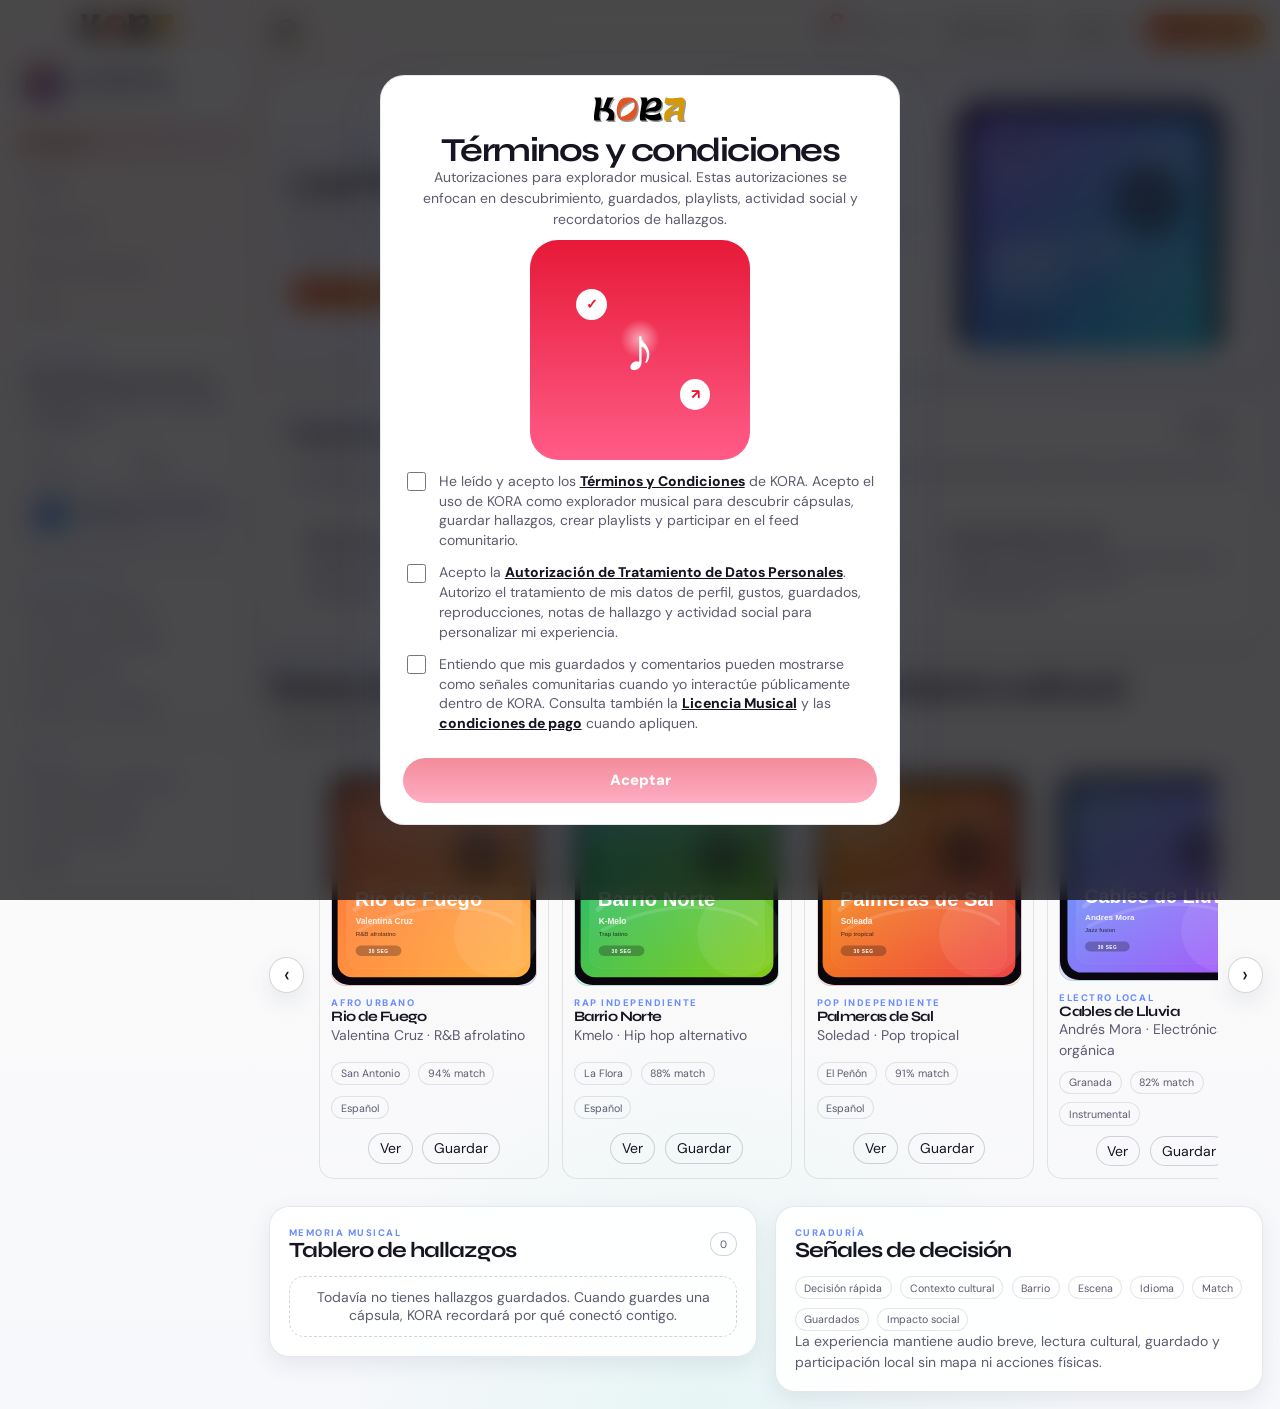
==== commit 8d86d1b9: "Update legal terminology and enhance user guidance in login and profile sections" ====
--- a/index.html
+++ b/index.html
@@ -49,7 +49,7 @@
       </section>
       <section class="sidebar-card legal-links compact-card">
         <p class="eyebrow">Legal</p>
-        <a href="legal.html?doc=terms">Términos</a>
+        <a href="legal.html?doc=terms">Términos y condiciones</a>
         <a href="legal.html?doc=privacy">Datos personales</a>
         <a href="legal.html?doc=license">Licencia musical</a>
         <a href="legal.html?doc=payments">Pagos</a>
@@ -63,6 +63,7 @@
         <div class="topbar-actions">
           <button class="top-icon" type="button" data-open-notifications aria-label="Notificaciones" title="Notificaciones"><svg viewBox="0 0 24 24" aria-hidden="true"><path d="M12 22a2.6 2.6 0 0 0 2.45-1.75h-4.9A2.6 2.6 0 0 0 12 22Zm7-5-1.7-2.15V10a5.32 5.32 0 0 0-4-5.15V4a1.3 1.3 0 1 0-2.6 0v.85a5.32 5.32 0 0 0-4 5.15v4.85L5 17v1.2h14V17Z" fill="currentColor"/></svg></button>
           <button class="top-icon" type="button" data-open-settings aria-label="Ajustes" title="Ajustes"><svg viewBox="0 0 24 24" aria-hidden="true"><path d="M19.43 12.98c.04-.32.07-.65.07-.98s-.02-.66-.07-.98l2.1-1.64-2-3.46-2.47 1a7.52 7.52 0 0 0-1.7-.98L15 3.3h-4l-.36 2.64c-.61.24-1.18.57-1.7.98l-2.47-1-2 3.46 2.1 1.64c-.04.32-.07.65-.07.98s.02.66.07.98l-2.1 1.64 2 3.46 2.47-1c.52.41 1.09.74 1.7.98L11 20.7h4l.36-2.64c.61-.24 1.18-.57 1.7-.98l2.47 1 2-3.46-2.1-1.64ZM13 15.46a3.5 3.5 0 1 1 0-7 3.5 3.5 0 0 1 0 7Z" fill="currentColor"/></svg></button>
+          <button class="top-icon help-top-icon" type="button" data-open-view-guide aria-label="Ayuda de esta sección" title="Ayuda de esta sección">?</button>
           <button class="soft-button" type="button" data-theme-toggle>Modo claro</button>
           <button class="soft-button" type="button" data-reset-state>Reiniciar</button>
           <button class="primary-button" type="button" data-go-login>Cambiar perfil</button>
@@ -72,13 +73,15 @@
       <main class="content-area">
         <section class="view is-active" data-view="discover">
           <article class="hero-panel" data-hero-panel></article>
-          <article class="panel-card">
-            <div class="panel-head"><div><p class="eyebrow">Qué vas a encontrar</p><h2>Historias, hallazgos y comunidad local</h2></div><span class="counter-pill">Contexto + memoria</span></div>
-            <p>En KORA cada canción llega con una historia de escena, barrio o comunidad. El usuario escucha una cápsula breve, guarda lo que quiere recordar y ve cómo otras personas participan alrededor de ese hallazgo.</p>
-            <div class="role-action-grid">
-              <article class="role-feature"><strong>Historia local</strong><span>Cada cápsula muestra por qué la canción importa en una escena, barrio o comunidad.</span></article>
-              <article class="role-feature"><strong>Memoria musical</strong><span>Los hallazgos guardados vuelven al tablero con razones, notas y recordatorios.</span></article>
-              <article class="role-feature"><strong>Descubrimiento social</strong><span>Amigos, curadores y artistas convierten la escucha en conversación y recomendación.</span></article>
+          <article class="panel-card discover-summary-card" data-discover-summary>
+            <div class="panel-head"><div><p class="eyebrow">Qué vas a encontrar</p><h2>Historias, hallazgos y comunidad local</h2></div><button class="soft-button" type="button" data-toggle-discover-summary aria-expanded="true"><span data-discover-summary-label>Ocultar</span></button></div>
+            <div class="discover-summary-content" data-discover-summary-content>
+              <p>En KORA cada canción llega con una historia de escena, barrio o comunidad. El usuario escucha una cápsula breve, guarda lo que quiere recordar y ve cómo otras personas participan alrededor de ese hallazgo.</p>
+              <div class="role-action-grid">
+                <article class="role-feature"><strong>Historia local</strong><span>Cada cápsula muestra por qué la canción importa en una escena, barrio o comunidad.</span></article>
+                <article class="role-feature"><strong>Memoria musical</strong><span>Los hallazgos guardados vuelven al tablero con razones, notas y recordatorios.</span></article>
+                <article class="role-feature"><strong>Descubrimiento social</strong><span>Amigos, curadores y artistas convierten la escucha en conversación y recomendación.</span></article>
+              </div>
             </div>
           </article>
           <div class="section-heading">
@@ -171,6 +174,7 @@
             <div><p class="eyebrow">Workspace artista</p><h1>Publica música, contexto visual y cápsulas de 30 segundos.</h1></div>
             <button class="soft-button" type="button" data-open-view-guide>¿Qué encuentro aquí?</button>
           </div>
+          <article class="panel-card prototype-phase-panel" data-artist-prototype-panel></article>
           <div class="publish-layout">
             <form class="panel-card publish-form" data-publish-form>
               <div class="panel-head"><div><p class="eyebrow">Nuevo lanzamiento</p><h2>Subir cápsula</h2></div><span class="counter-pill">Licencia</span></div>
@@ -194,6 +198,7 @@
 
         <section class="view" data-view="billing">
           <div class="section-heading"><div><p class="eyebrow">Modelo de negocio</p><h1>Pagos, suscripciones y facturación electrónica.</h1></div><button class="soft-button" type="button" data-open-view-guide>¿Qué encuentro aquí?</button></div>
+          <article class="panel-card prototype-phase-panel" data-company-prototype-panel></article>
           <div class="plan-grid" data-plan-grid></div>
           <div class="billing-grid">
             <form class="panel-card payment-form" data-payment-form>
@@ -212,14 +217,12 @@
         </section>
 
         <section class="view" data-view="profile">
-          <div class="section-heading"><div><p class="eyebrow">Perfil y permisos</p><h1>Tu rol, tu memoria y tus autorizaciones.</h1></div><button class="soft-button" type="button" data-open-view-guide>¿Qué encuentro aquí?</button></div>
-          <div class="profile-grid-main">
-            <article class="panel-card" data-profile-overview></article>
-            <article class="panel-card" data-role-workspace></article>
-          </div>
+          <div class="section-heading"><div><p class="eyebrow">Perfil activo</p><h1>Tu memoria, actividad y espacio dentro de KORA.</h1></div><button class="soft-button" type="button" data-open-view-guide>¿Qué encuentro aquí?</button></div>
+          <article class="panel-card profile-active-card" data-profile-overview></article>
+          <article class="panel-card" data-role-workspace></article>
           <div class="two-column">
-            <article class="panel-card"><div class="panel-head"><h2>Privacidad y autorizaciones</h2><span class="counter-pill">RBAC</span></div><div class="settings-list" data-privacy-list></div></article>
-            <article class="panel-card"><div class="panel-head"><h2>Gestión de cuenta</h2><span class="counter-pill">Control</span></div><div class="settings-list"><button class="soft-button full" type="button" data-go-login>Cambiar perfil activo</button><button class="soft-button full" type="button" data-open-legal-gate>Revisar autorizaciones</button><button class="danger-button full" type="button" data-delete-account>Bajar cuenta</button></div></article>
+            <article class="panel-card"><div class="panel-head"><h2>Gestión de cuenta</h2><span class="counter-pill">Control</span></div><div class="settings-list"><button class="soft-button full" type="button" data-go-login>Cambiar perfil activo</button><button class="soft-button full" type="button" data-open-legal-gate>Revisar términos y condiciones</button><button class="danger-button full" type="button" data-delete-account>Bajar cuenta</button></div></article>
+            <article class="panel-card compact-permissions-card"><div class="panel-head"><h2>Rol y permisos</h2><span class="counter-pill">Resumen</span></div><div class="settings-list compact-permissions-list" data-privacy-list></div></article>
           </div>
         </section>
       </main>
@@ -238,12 +241,13 @@
   <div class="consent-overlay" data-consent-overlay hidden>
     <section class="consent-card" role="dialog" aria-modal="true" aria-labelledby="consent-title">
       <div class="consent-brand"><img src="assets/img/logo.svg" alt="KORA"></div>
-      <h2 id="consent-title">Vamos con las autorizaciones</h2>
+      <h2 id="consent-title">Términos y condiciones</h2>
+      <p class="consent-role-lead" data-consent-role-lead>Estas autorizaciones se ajustan al rol activo.</p>
       <div class="consent-visual" aria-hidden="true"><span>♪</span><span>✓</span><span>↗</span></div>
       <form class="consent-form" data-consent-form>
-        <label class="check-row"><input type="checkbox" name="terms"><span data-legal-copy="terms">Conozco y acepto el Reglamento y Condiciones de Uso de KORA.</span></label>
-        <label class="check-row"><input type="checkbox" name="privacy"><span data-legal-copy="privacy">Acepto la autorización de tratamiento de datos personales según mi rol.</span></label>
-        <label class="check-row"><input type="checkbox" name="roleData"><span data-legal-copy="roleData">Autorizo el uso de datos específico de mi categoría dentro de KORA.</span></label>
+        <label class="check-row"><input type="checkbox" name="terms"><span data-legal-copy="terms">He leído y acepto los <a href="legal.html?doc=terms" target="_blank" rel="noopener">Términos y Condiciones</a> de KORA.</span></label>
+        <label class="check-row"><input type="checkbox" name="privacy"><span data-legal-copy="privacy">Acepto la <a href="legal.html?doc=privacy" target="_blank" rel="noopener">Autorización de Tratamiento de Datos Personales</a> según mi rol.</span></label>
+        <label class="check-row"><input type="checkbox" name="roleData"><span data-legal-copy="roleData">Acepto los permisos y datos asociados a mi categoría dentro de KORA. <a href="legal.html?doc=terms" target="_blank" rel="noopener">Ver más información</a>.</span></label>
         <button class="consent-submit" type="submit" disabled>Aceptar</button>
       </form>
     </section>
--- a/assets/css/styles.css
+++ b/assets/css/styles.css
@@ -27,7 +27,7 @@
       --font-body: 'DM Sans', sans-serif;
       color-scheme: dark;
     }
-    
+
     html[data-theme='light'] {
       --bg: #f5f0eb;
       --bg-soft: #fff8f1;
@@ -43,16 +43,16 @@
       --shadow-soft: 0 8px 22px rgba(79, 49, 31, 0.1);
       color-scheme: light;
     }
-    
+
     * {
       box-sizing: border-box;
     }
-    
+
     html {
       scroll-behavior: smooth;
       font-size: 14px;
     }
-    
+
     body {
       margin: 0;
       min-height: 100vh;
@@ -65,46 +65,46 @@
         linear-gradient(180deg, var(--bg-soft), var(--bg));
       overflow-x: hidden;
     }
-    
+
     a, button, input, select, textarea {
       font: inherit;
     }
-    
+
     a {
       color: inherit;
     }
-    
+
     button, a {
       cursor: pointer;
     }
-    
+
     button {
       border: 0;
     }
-    
+
     img {
       display: block;
       max-width: 100%;
     }
-    
+
     input, select, textarea, button {
       outline: none;
     }
-    
+
     input:focus, select:focus, textarea:focus, button:focus-visible, a:focus-visible {
       box-shadow: 0 0 0 3px rgba(255, 179, 71, 0.24);
     }
-    
+
     .hidden {
       display: none !important;
     }
-    
+
     .app-shell {
       min-height: 100vh;
       display: grid;
       grid-template-columns: 252px minmax(0, 1fr);
     }
-    
+
     .sidebar {
       position: sticky;
       top: 0;
@@ -118,13 +118,13 @@
       backdrop-filter: blur(18px);
       z-index: 30;
     }
-    
+
     html[data-theme='light'] .sidebar,
     html[data-theme='light'] .topbar,
     html[data-theme='light'] .bottom-nav {
       background: rgba(255, 250, 243, 0.74);
     }
-    
+
     .brand-block, .mobile-brand {
       display: inline-flex;
       align-items: center;
@@ -132,19 +132,19 @@
       text-decoration: none;
       font-weight: 800;
     }
-    
+
     .brand-block img {
       width: 6.75rem;
       max-height: 2.55rem;
       object-fit: contain;
     }
-    
+
     .mobile-brand img {
       width: 5.8rem;
       max-height: 2.1rem;
       object-fit: contain;
     }
-    
+
     .profile-pill {
       display: flex;
       align-items: center;
@@ -159,7 +159,7 @@
       text-align: left;
       transition: 0.2s ease;
     }
-    
+
     .profile-pill:hover,
     .nav-item:hover,
     .soft-button:hover,
@@ -173,7 +173,7 @@
     .list-item.clickable:hover {
       transform: translateY(-1px);
     }
-    
+
     .avatar-shell,
     .avatar-dot {
       width: 2.65rem;
@@ -187,32 +187,32 @@
       font-weight: 900;
       overflow: hidden;
     }
-    
+
     .avatar-shell img {
       width: 100%;
       height: 100%;
       object-fit: cover;
     }
-    
+
     .avatar-shell img[src=''], .avatar-shell img.is-hidden {
       display: none;
     }
-    
+
     .profile-pill strong, .profile-pill small {
       display: block;
       overflow: hidden;
       text-overflow: ellipsis;
     }
-    
+
     .profile-pill small, .sidebar-card span, .support-copy, .legal-note, .muted-text, .list-item span, .insight-card span, .audio-state {
       color: var(--muted);
     }
-    
+
     .nav-list, .stack-list, .settings-list, .insight-list, .feed-column {
       display: grid;
       gap: 0.58rem;
     }
-    
+
     .nav-item {
       min-height: 2.42rem;
       border-radius: 999px;
@@ -223,38 +223,38 @@
       padding: 0 0.86rem;
       transition: 0.2s ease;
     }
-    
+
     .nav-item.is-active, .bottom-nav button.is-active {
       color: var(--text);
       background: linear-gradient(135deg, rgba(255, 107, 53, 0.2), rgba(157, 123, 245, 0.14));
       border-color: rgba(255, 179, 71, 0.24);
     }
-    
+
     .sidebar-card, .panel-card, .login-panel, .legal-document, .feed-card, .plan-card, .player-panel, .hero-panel {
       border: 1px solid var(--line);
       background: var(--surface);
       box-shadow: var(--shadow-soft);
       border-radius: var(--radius-lg);
     }
-    
+
     .compact-card {
       padding: 0.85rem;
       display: grid;
       gap: 0.36rem;
     }
-    
+
     .legal-links a {
       color: var(--muted);
       text-decoration: none;
       line-height: 1.55;
     }
-    
+
     .workspace {
       min-width: 0;
       display: grid;
       grid-template-rows: auto 1fr;
     }
-    
+
     .topbar {
       position: sticky;
       top: 0;
@@ -268,18 +268,18 @@
       background: rgba(8, 8, 13, 0.72);
       backdrop-filter: blur(18px);
     }
-    
+
     .topbar-actions, .control-row, .action-row, .panel-head, .section-heading, .legal-top, .legal-tabs, .tag-cloud, .tag-row {
       display: flex;
       align-items: center;
       gap: 0.58rem;
       flex-wrap: wrap;
     }
-    
+
     .topbar-actions, .legal-tabs {
       justify-content: flex-end;
     }
-    
+
     .icon-button, .soft-button, .primary-button, .danger-button, .counter-pill, .status-chip {
       min-height: 2.2rem;
       display: inline-flex;
@@ -295,55 +295,55 @@
       transition: transform 0.2s ease, border-color 0.2s ease, background 0.2s ease;
       white-space: nowrap;
     }
-    
+
     .icon-button {
       width: 2.2rem;
       padding: 0;
     }
-    
+
     .icon-button.big {
       width: 2.82rem;
       min-height: 2.82rem;
       font-size: 1.45rem;
     }
-    
+
     .primary-button {
       background: linear-gradient(135deg, var(--accent), var(--accent-2));
       border-color: transparent;
       color: #1e0c06;
       font-weight: 800;
     }
-    
+
     .danger-button {
       background: rgba(239, 68, 68, 0.15);
       border-color: rgba(239, 68, 68, 0.35);
       color: #fecaca;
     }
-    
+
     .wide {
       min-width: 10rem;
     }
-    
+
     .full {
       width: 100%;
     }
-    
+
     .content-area {
       width: min(1260px, 100%);
       margin: 0 auto;
       padding: 1rem;
       padding-bottom: 4.7rem;
     }
-    
+
     .view {
       display: none;
       gap: 1rem;
     }
-    
+
     .view.is-active {
       display: grid;
     }
-    
+
     .hero-panel {
       position: relative;
       overflow: hidden;
@@ -354,7 +354,7 @@
       gap: 1rem;
       align-items: center;
     }
-    
+
     .hero-panel::before, .player-panel::before, .plan-card::before, .feed-body::before {
       content: '';
       position: absolute;
@@ -362,17 +362,17 @@
       background: radial-gradient(circle at 84% 20%, rgba(255, 179, 71, 0.18), transparent 27%), radial-gradient(circle at 18% 82%, rgba(157, 123, 245, 0.16), transparent 28%);
       pointer-events: none;
     }
-    
+
     .hero-copy, .hero-art, .player-copy, .player-art, .plan-card > *, .hero-panel > *, .player-panel > *, .feed-body > * {
       position: relative;
       z-index: 1;
     }
-    
+
     .hero-copy, .player-copy, .plan-card, .payment-form, .publish-form, .login-hero, .legal-document {
       display: grid;
       gap: 0.78rem;
     }
-    
+
     .eyebrow {
       margin: 0;
       color: var(--accent-2);
@@ -381,38 +381,38 @@
       letter-spacing: 0.16em;
       text-transform: uppercase;
     }
-    
+
     h1, h2, h3, p {
       margin-top: 0;
     }
-    
+
     h1, h2, h3 {
       font-family: var(--font-head);
       letter-spacing: -0.045em;
       line-height: 1;
     }
-    
+
     h1 {
       font-size: clamp(1.7rem, 3.3vw, 3.05rem);
       margin-bottom: 0;
     }
-    
+
     h2 {
       font-size: clamp(1.1rem, 1.7vw, 1.65rem);
       margin-bottom: 0;
     }
-    
+
     h3 {
       font-size: 1.03rem;
       margin-bottom: 0;
     }
-    
+
     p {
       color: var(--muted);
       line-height: 1.48;
       margin-bottom: 0;
     }
-    
+
     .hero-art, .cover-art {
       min-height: 210px;
       border-radius: var(--radius-xl);
@@ -422,46 +422,46 @@
       border: 1px solid var(--line-strong);
       overflow: hidden;
     }
-    
+
     .hero-art img, .cover-art img, .capsule-cover img, .login-card img, .list-cover img {
       width: 100%;
       height: 100%;
       object-fit: cover;
     }
-    
+
     .cover-symbol {
       font-size: clamp(3rem, 7vw, 6rem);
       filter: drop-shadow(0 18px 15px rgba(0, 0, 0, 0.24));
     }
-    
+
     .section-heading {
       justify-content: space-between;
     }
-    
+
     .capsule-grid, .plan-grid, .login-grid {
       display: grid;
       grid-template-columns: repeat(auto-fit, minmax(210px, 1fr));
       gap: 0.78rem;
     }
-    
+
     .capsule-card, .login-card, .feed-card, .plan-card, .list-item, .insight-card, .invoice-card, .privacy-card, .published-card {
       border: 1px solid var(--line);
       background: rgba(255, 255, 255, 0.045);
       border-radius: var(--radius-md);
       padding: 0.82rem;
     }
-    
+
     .capsule-card {
       display: grid;
       gap: 0.7rem;
       transition: 0.2s ease;
     }
-    
+
     .capsule-card.is-active {
       border-color: rgba(255, 179, 71, 0.42);
       background: rgba(255, 179, 71, 0.07);
     }
-    
+
     .capsule-cover {
       min-height: 116px;
       border-radius: 1rem;
@@ -471,7 +471,7 @@
       border: 1px solid var(--line);
       overflow: hidden;
     }
-    
+
     .tag, .status-chip {
       min-height: 1.68rem;
       display: inline-flex;
@@ -484,39 +484,39 @@
       color: var(--muted);
       font-size: 0.76rem;
     }
-    
+
     .two-column, .billing-grid, .profile-grid-main, .interaction-layout, .publish-layout {
       display: grid;
       grid-template-columns: repeat(2, minmax(0, 1fr));
       gap: 0.86rem;
     }
-    
+
     .interaction-layout {
       grid-template-columns: minmax(0, 1fr) 330px;
       align-items: start;
     }
-    
+
     .publish-layout {
       grid-template-columns: minmax(0, 0.92fr) minmax(0, 1.08fr);
       align-items: start;
     }
-    
+
     .panel-card, .player-panel {
       padding: clamp(0.86rem, 1.5vw, 1.1rem);
     }
-    
+
     .panel-head {
       justify-content: space-between;
       margin-bottom: 0.78rem;
     }
-    
+
     .counter-pill, .status-chip {
       min-height: 1.76rem;
       padding: 0 0.65rem;
       color: var(--muted);
       font-size: 0.76rem;
     }
-    
+
     .list-item {
       display: flex;
       align-items: center;
@@ -525,20 +525,20 @@
       color: var(--text);
       text-align: left;
     }
-    
+
     .list-item-content {
       min-width: 0;
       flex: 1;
     }
-    
+
     .list-item strong, .list-item span {
       display: block;
     }
-    
+
     .list-item span {
       font-size: 0.86rem;
     }
-    
+
     .list-cover {
       width: 2.65rem;
       height: 2.65rem;
@@ -549,7 +549,7 @@
       place-items: center;
       flex: 0 0 auto;
     }
-    
+
     .empty-state {
       border: 1px dashed var(--line-strong);
       border-radius: var(--radius-md);
@@ -557,7 +557,7 @@
       color: var(--muted);
       text-align: center;
     }
-    
+
     .player-panel {
       position: relative;
       overflow: hidden;
@@ -566,56 +566,56 @@
       gap: 1rem;
       align-items: center;
     }
-    
+
     .player-control-card {
       display: grid;
       gap: 0.58rem;
     }
-    
+
     .progress-wrap {
       display: grid;
       gap: 0.58rem;
     }
-    
+
     input[type='range'] {
       width: 100%;
       accent-color: var(--accent);
     }
-    
+
     .time-row {
       display: flex;
       justify-content: space-between;
       color: var(--faint);
       font-size: 0.82rem;
     }
-    
+
     .control-row, .action-row {
       justify-content: center;
     }
-    
+
     .insight-card {
       display: grid;
       gap: 0.32rem;
     }
-    
+
     .feed-card {
       display: grid;
       gap: 0.72rem;
     }
-    
+
     .feed-top {
       display: flex;
       align-items: center;
       justify-content: space-between;
       gap: 0.72rem;
     }
-    
+
     .feed-author {
       display: flex;
       align-items: center;
       gap: 0.68rem;
     }
-    
+
     .feed-body {
       position: relative;
       overflow: hidden;
@@ -624,12 +624,12 @@
       background: linear-gradient(135deg, rgba(255, 107, 53, 0.1), rgba(157, 123, 245, 0.14));
       border: 1px solid var(--line);
     }
-    
+
     .sticky-panel {
       position: sticky;
       top: 78px;
     }
-    
+
     .impact-box {
       margin-top: 0.82rem;
       border-radius: var(--radius-md);
@@ -637,26 +637,26 @@
       background: rgba(34, 197, 94, 0.1);
       border: 1px solid rgba(34, 197, 94, 0.26);
     }
-    
+
     .plan-card {
       position: relative;
       overflow: hidden;
       display: grid;
       gap: 0.72rem;
     }
-    
+
     .plan-price {
       font-family: var(--font-head);
       font-size: 1.65rem;
       font-weight: 800;
     }
-    
+
     .payment-form label, .publish-form label, .auth-form label {
       display: grid;
       gap: 0.36rem;
       color: var(--muted);
     }
-    
+
     .payment-form input, .payment-form select, .publish-form input, .publish-form select, .auth-form input, .auth-form select, textarea {
       min-height: 2.56rem;
       border-radius: 0.82rem;
@@ -665,13 +665,13 @@
       color: var(--text);
       padding: 0 0.78rem;
     }
-    
+
     textarea {
       min-height: 6.8rem;
       padding: 0.78rem;
       resize: vertical;
     }
-    
+
     .legal-note {
       border-radius: var(--radius-md);
       border: 1px solid var(--line);
@@ -679,19 +679,19 @@
       padding: 0.78rem;
       line-height: 1.45;
     }
-    
+
     .login-body, .legal-body {
       display: grid;
       place-items: start center;
     }
-    
+
     .login-shell, .legal-shell {
       width: min(1080px, calc(100% - 1.6rem));
       display: grid;
       gap: 0.86rem;
       padding: 0.86rem 0 2.5rem;
     }
-    
+
     .login-hero {
       grid-template-columns: minmax(0, 1fr) auto;
       align-items: center;
@@ -701,17 +701,17 @@
       border-radius: var(--radius-xl);
       box-shadow: var(--shadow);
     }
-    
+
     .login-hero img {
       width: 9rem;
       max-height: 4.6rem;
       object-fit: contain;
     }
-    
+
     .login-panel {
       padding: 0.95rem;
     }
-    
+
     .login-card {
       text-align: left;
       color: var(--text);
@@ -719,13 +719,13 @@
       gap: 0.55rem;
       transition: 0.2s ease;
     }
-    
+
     .auth-grid {
       display: grid;
       grid-template-columns: 0.9fr 1.1fr;
       gap: 0.86rem;
     }
-    
+
     .auth-tabs {
       display: grid;
       grid-template-columns: repeat(2, 1fr);
@@ -735,47 +735,47 @@
       border-radius: 999px;
       background: rgba(255, 255, 255, 0.04);
     }
-    
+
     .auth-tab {
       min-height: 2.2rem;
       border-radius: 999px;
       background: transparent;
       color: var(--muted);
     }
-    
+
     .auth-tab.is-active {
       background: linear-gradient(135deg, rgba(255, 107, 53, 0.22), rgba(157, 123, 245, 0.16));
       color: var(--text);
     }
-    
+
     .auth-form {
       display: none;
       gap: 0.7rem;
     }
-    
+
     .auth-form.is-active {
       display: grid;
     }
-    
+
     .legal-top {
       justify-content: space-between;
       padding: 0.8rem 0;
     }
-    
+
     .legal-document {
       padding: clamp(1rem, 2.5vw, 2rem);
     }
-    
+
     .legal-document h1 {
       font-size: clamp(1.75rem, 3.4vw, 2.7rem);
     }
-    
+
     .legal-section {
       border-top: 1px solid var(--line);
       padding-top: 0.9rem;
       margin-top: 0.9rem;
     }
-    
+
     .consent-overlay, .modal-layer {
       position: fixed;
       inset: 0;
@@ -786,11 +786,11 @@
       backdrop-filter: blur(14px);
       padding: 1rem;
     }
-    
+
     .consent-overlay[hidden], .modal-layer[hidden] {
       display: none;
     }
-    
+
     .consent-card, .modal-card {
       width: min(520px, 100%);
       max-height: calc(100vh - 2rem);
@@ -801,24 +801,24 @@
       box-shadow: var(--shadow);
       padding: clamp(1rem, 2.5vw, 1.55rem);
     }
-    
+
     .consent-brand {
       display: flex;
       justify-content: center;
       margin-bottom: 0.8rem;
     }
-    
+
     .consent-brand img {
       width: 6.6rem;
       max-height: 3.8rem;
       object-fit: contain;
     }
-    
+
     .consent-card h2 {
       text-align: center;
       font-size: clamp(1.55rem, 4.3vw, 2.4rem);
     }
-    
+
     .consent-visual {
       width: min(220px, 66vw);
       aspect-ratio: 1;
@@ -831,11 +831,11 @@
       position: relative;
       overflow: hidden;
     }
-    
+
     .consent-visual span:first-child {
       font-size: 4.4rem;
     }
-    
+
     .consent-visual span:nth-child(2), .consent-visual span:nth-child(3) {
       position: absolute;
       width: 2.2rem;
@@ -847,22 +847,22 @@
       color: #e71937;
       font-weight: 900;
     }
-    
+
     .consent-visual span:nth-child(2) {
       left: 21%;
       top: 22%;
     }
-    
+
     .consent-visual span:nth-child(3) {
       right: 18%;
       bottom: 23%;
     }
-    
+
     .consent-form {
       display: grid;
       gap: 0.86rem;
     }
-    
+
     .check-row {
       display: grid;
       grid-template-columns: auto minmax(0, 1fr);
@@ -871,19 +871,19 @@
       line-height: 1.42;
       color: var(--muted);
     }
-    
+
     .check-row input {
       width: 1.35rem;
       height: 1.35rem;
       accent-color: #16a34a;
       margin-top: 0.05rem;
     }
-    
+
     .check-row a {
       color: var(--text);
       font-weight: 800;
     }
-    
+
     .consent-submit {
       min-height: 3.2rem;
       margin-top: 0.82rem;
@@ -893,36 +893,36 @@
       font-weight: 900;
       font-size: 1.06rem;
     }
-    
+
     .consent-submit:disabled {
       opacity: 0.5;
       cursor: not-allowed;
     }
-    
+
     .modal-card {
       display: grid;
       gap: 0.8rem;
     }
-    
+
     .modal-card.onboarding-card {
       width: min(820px, 100%);
     }
-    
+
     .onboarding-hero {
       display: grid;
       gap: 0.58rem;
     }
-    
+
     .onboarding-hero h2 {
       font-size: clamp(1.55rem, 3.4vw, 2.55rem);
     }
-    
+
     .onboarding-steps {
       display: grid;
       grid-template-columns: repeat(auto-fit, minmax(215px, 1fr));
       gap: 0.68rem;
     }
-    
+
     .onboarding-step {
       display: grid;
       gap: 0.35rem;
@@ -931,7 +931,7 @@
       background: rgba(255, 255, 255, 0.045);
       padding: 0.85rem;
     }
-    
+
     .onboarding-step span {
       width: 2.15rem;
       height: 2.15rem;
@@ -943,15 +943,15 @@
       font-weight: 900;
       font-size: 0.76rem;
     }
-    
+
     .onboarding-step strong {
       line-height: 1.18;
     }
-    
+
     .onboarding-step p {
       font-size: 0.88rem;
     }
-    
+
     .onboarding-summary {
       border: 1px solid rgba(255, 179, 71, 0.26);
       border-radius: var(--radius-md);
@@ -960,14 +960,14 @@
       color: var(--text);
       font-weight: 800;
     }
-    
+
     .onboarding-actions {
       display: flex;
       justify-content: flex-end;
       gap: 0.58rem;
       flex-wrap: wrap;
     }
-    
+
     .toast {
       position: fixed;
       right: 0.86rem;
@@ -985,98 +985,98 @@
       pointer-events: none;
       transition: 0.18s ease;
     }
-    
+
     .toast.is-visible {
       opacity: 1;
       transform: translateY(0);
     }
-    
+
     .bottom-nav {
       display: none;
     }
-    
+
     [data-mobile-menu] {
       display: none;
     }
-    
+
     body.sidebar-open .sidebar {
       transform: translateX(0);
     }
-    
+
     .tone-sunset { --tone-a: #ff6b35; --tone-b: #9d7bf5; }
     .tone-violet { --tone-a: #7c3aed; --tone-b: #4fb4ff; }
     .tone-coral { --tone-a: #ff4f9a; --tone-b: #ffb347; }
     .tone-blue { --tone-a: #4fb4ff; --tone-b: #7c3aed; }
     .tone-green { --tone-a: #22d3a8; --tone-b: #37d15c; }
     .tone-gold { --tone-a: #ffb347; --tone-b: #22d3a8; }
-    
+
     .tone-surface {
       background: linear-gradient(135deg, color-mix(in srgb, var(--tone-a, var(--accent)) 40%, transparent), color-mix(in srgb, var(--tone-b, var(--accent-3)) 32%, transparent));
     }
-    
+
     @media (max-width: 1100px) {
       .app-shell {
         grid-template-columns: 1fr;
       }
-    
+
       .sidebar {
         position: fixed;
         transform: translateX(-105%);
         transition: transform 0.22s ease;
         width: min(300px, 88vw);
       }
-    
+
       [data-mobile-menu] {
         display: inline-flex;
       }
-    
+
       .hero-panel, .player-panel, .two-column, .billing-grid, .profile-grid-main, .interaction-layout, .publish-layout, .auth-grid {
         grid-template-columns: 1fr;
       }
-    
+
       .sticky-panel {
         position: static;
       }
     }
-    
+
     @media (max-width: 720px) {
       html {
         font-size: 13px;
       }
-    
+
       .content-area {
         padding: 0.8rem;
         padding-bottom: 5.2rem;
       }
-    
+
       .topbar {
         padding: 0.7rem 0.8rem;
       }
-    
+
       .topbar-actions .soft-button:first-child, .topbar-actions .primary-button {
         display: none;
       }
-    
+
       .mobile-brand img {
         width: 5rem;
       }
-    
+
       .hero-panel, .panel-card, .player-panel, .login-panel, .legal-document {
         border-radius: 1.2rem;
       }
-    
+
       .hero-art, .cover-art {
         min-height: 168px;
       }
-    
+
       .capsule-grid, .plan-grid, .login-grid {
         grid-template-columns: 1fr;
       }
-    
+
       .section-heading {
         align-items: flex-start;
       }
-    
+
       .bottom-nav {
         position: fixed;
         left: 0.6rem;
@@ -1093,7 +1093,7 @@
         border-radius: 999px;
         box-shadow: var(--shadow-soft);
       }
-    
+
       .bottom-nav button {
         min-height: 2.38rem;
         border-radius: 999px;
@@ -1102,25 +1102,25 @@
         font-size: 0.68rem;
         padding: 0 0.2rem;
       }
-    
+
       body:not(.is-artist) .bottom-nav {
         grid-template-columns: repeat(5, 1fr);
       }
-    
+
       .toast {
         bottom: 5rem;
       }
     }
-    
+
     @media (max-width: 440px) {
       h1 {
         font-size: clamp(1.45rem, 9vw, 2.1rem);
       }
-    
+
       .action-row, .control-row, .topbar-actions {
         gap: 0.42rem;
       }
-    
+
       .soft-button, .primary-button, .danger-button, .counter-pill {
         min-height: 2.08rem;
         padding-inline: 0.65rem;
@@ -1129,16 +1129,16 @@
     .avatar-shell {
       position: relative;
     }
-    
+
     .avatar-shell > img,
     .avatar-shell > span {
       grid-area: 1 / 1;
     }
-    
+
     .avatar-shell > img:not(.is-hidden) + span {
       display: none;
     }
-    
+
     html[data-theme='light'] {
       --bg: #f7f8fb;
       --bg-soft: #fffdf9;
@@ -1156,7 +1156,7 @@
       --shadow: 0 18px 48px rgba(70, 83, 120, 0.14);
       --shadow-soft: 0 8px 22px rgba(70, 83, 120, 0.1);
     }
-    
+
     html[data-theme='light'] body {
       background:
         radial-gradient(circle at 12% 9%, rgba(255, 107, 53, 0.09), transparent 25%),
@@ -1164,17 +1164,17 @@
         radial-gradient(circle at 55% 100%, rgba(34, 211, 168, 0.08), transparent 24%),
         linear-gradient(180deg, #fffdf9, #f7f8fb);
     }
-    
+
     .session-card {
       align-content: start;
     }
-    
+
     .session-grid, .profile-metrics {
       display: grid;
       grid-template-columns: repeat(2, minmax(0, 1fr));
       gap: 0.45rem;
     }
-    
+
     .session-grid span, .profile-metrics span {
       min-width: 0;
       padding: 0.55rem;
@@ -1184,17 +1184,17 @@
       display: grid;
       gap: 0.15rem;
     }
-    
+
     .session-grid b, .profile-metrics b {
       font-family: var(--font-head);
       font-size: 1.04rem;
     }
-    
+
     .session-grid small, .profile-metrics small {
       color: var(--muted);
       font-size: 0.72rem;
     }
-    
+
     .side-current {
       display: flex;
       align-items: center;
@@ -1205,22 +1205,22 @@
       background: linear-gradient(135deg, rgba(79, 180, 255, 0.08), rgba(157, 123, 245, 0.08));
       border: 1px solid var(--line);
     }
-    
+
     .side-current span:last-child {
       display: grid;
       min-width: 0;
     }
-    
+
     .side-current b, .side-current small {
       overflow: hidden;
       text-overflow: ellipsis;
       white-space: nowrap;
     }
-    
+
     .side-current small {
       color: var(--muted);
     }
-    
+
     .side-dot {
       width: 2.25rem;
       height: 2.25rem;
@@ -1231,17 +1231,17 @@
       place-items: center;
       background: linear-gradient(135deg, var(--tone-a, var(--accent)), var(--tone-b, var(--accent-3)));
     }
-    
+
     .side-dot img {
       width: 100%;
       height: 100%;
       object-fit: cover;
     }
-    
+
     .quick-tools {
       align-self: start;
     }
-    
+
     .tool-link, .plain-link {
       width: 100%;
       color: var(--muted);
@@ -1251,11 +1251,11 @@
       text-align: left;
       text-decoration: none;
     }
-    
+
     .tool-link:hover, .plain-link:hover {
       color: var(--text);
     }
-    
+
     .top-icon {
       min-height: 2.2rem;
       border-radius: 999px;
@@ -1264,7 +1264,7 @@
       background: rgba(255, 255, 255, 0.045);
       padding: 0 0.72rem;
     }
-    
+
     input[type='range'] {
       appearance: none;
       -webkit-appearance: none;
@@ -1273,17 +1273,17 @@
       background: linear-gradient(90deg, var(--accent-2), var(--accent-3));
       cursor: pointer;
     }
-    
+
     input[type='range']::-webkit-slider-runnable-track {
       height: 0.42rem;
       border-radius: 999px;
       background: rgba(255, 255, 255, 0.13);
     }
-    
+
     html[data-theme='light'] input[type='range']::-webkit-slider-runnable-track {
       background: rgba(20, 24, 36, 0.12);
     }
-    
+
     input[type='range']::-webkit-slider-thumb {
       -webkit-appearance: none;
       width: 0.95rem;
@@ -1294,13 +1294,13 @@
       border: 3px solid var(--accent-2);
       box-shadow: 0 4px 12px rgba(0, 0, 0, 0.24);
     }
-    
+
     input[type='range']::-moz-range-track {
       height: 0.42rem;
       border-radius: 999px;
       background: rgba(255, 255, 255, 0.13);
     }
-    
+
     input[type='range']::-moz-range-thumb {
       width: 0.95rem;
       height: 0.95rem;
@@ -1308,7 +1308,7 @@
       background: var(--text);
       border: 3px solid var(--accent-2);
     }
-    
+
     .player-action {
       min-height: 2.35rem;
       display: inline-flex;
@@ -1320,36 +1320,36 @@
       background: rgba(255, 255, 255, 0.045);
       padding: 0 0.82rem;
     }
-    
+
     .player-action span {
       font-size: 1.16rem;
       line-height: 1;
     }
-    
+
     .player-action.is-active {
       background: rgba(255, 79, 154, 0.13);
       border-color: rgba(255, 79, 154, 0.38);
       color: #ff6aa9;
     }
-    
+
     .feed-author-text {
       display: grid;
       gap: 0.15rem;
       min-width: 0;
     }
-    
+
     .feed-author-text span {
       color: var(--muted);
     }
-    
+
     .feed-top {
       align-items: flex-start;
     }
-    
+
     .feed-card .action-row {
       justify-content: flex-start;
     }
-    
+
     .side-section {
       display: grid;
       gap: 0.55rem;
@@ -1357,15 +1357,15 @@
       margin-top: 0.85rem;
       border-top: 1px solid var(--line);
     }
-    
+
     .small-head {
       margin-bottom: 0;
     }
-    
+
     .small-head h3 {
       font-size: 0.98rem;
     }
-    
+
     .mini-card {
       display: grid;
       gap: 0.22rem;
@@ -1374,12 +1374,12 @@
       border: 1px solid var(--line);
       background: rgba(255, 255, 255, 0.04);
     }
-    
+
     .mini-card span {
       color: var(--muted);
       font-size: 0.84rem;
     }
-    
+
     .now-playing-bar {
       position: fixed;
       left: calc(252px + 1rem);
@@ -1398,85 +1398,85 @@
       box-shadow: var(--shadow);
       backdrop-filter: blur(22px);
     }
-    
+
     .now-playing-bar[hidden] {
       display: none;
     }
-    
+
     .mini-now-media, .mini-now-controls, .mini-now-actions {
       display: flex;
       align-items: center;
       gap: 0.5rem;
       min-width: 0;
     }
-    
+
     .mini-now-media div {
       display: grid;
       min-width: 0;
     }
-    
+
     .mini-now-media strong, .mini-now-media span {
       overflow: hidden;
       text-overflow: ellipsis;
       white-space: nowrap;
     }
-    
+
     .mini-now-media span {
       color: var(--muted);
     }
-    
+
     .soft-button.is-active {
       border-color: rgba(108, 141, 255, 0.42);
       background: rgba(108, 141, 255, 0.14);
     }
-    
+
     .ai-card, .settings-grid {
       display: grid;
       gap: 0.65rem;
     }
-    
+
     .settings-grid {
       grid-template-columns: repeat(auto-fit, minmax(180px, 1fr));
     }
-    
+
     .profile-hero-mini {
       display: grid;
       grid-template-columns: auto minmax(0, 1fr);
       gap: 0.85rem;
       align-items: center;
     }
-    
+
     .large-avatar {
       width: 4.9rem;
       height: 4.9rem;
       border-radius: 1.25rem;
     }
-    
+
     .profile-metrics {
       grid-template-columns: repeat(4, minmax(0, 1fr));
     }
-    
+
     .profile-actions-row {
       display: flex;
       gap: 0.5rem;
       flex-wrap: wrap;
     }
-    
+
     html[data-theme='light'] .hero-panel::before,
     html[data-theme='light'] .player-panel::before,
     html[data-theme='light'] .plan-card::before,
     html[data-theme='light'] .feed-body::before {
       background: radial-gradient(circle at 84% 20%, rgba(108, 141, 255, 0.14), transparent 28%), radial-gradient(circle at 18% 82%, rgba(157, 123, 245, 0.11), transparent 30%);
     }
-    
+
     html[data-theme='light'] .tone-surface {
       background: linear-gradient(135deg, color-mix(in srgb, var(--tone-a, var(--accent)) 27%, white), color-mix(in srgb, var(--tone-b, var(--accent-3)) 22%, white));
     }
-    
+
     html[data-theme='light'] .primary-button {
       background: linear-gradient(135deg, #ff7043, #ffad45);
     }
-    
+
     @media (max-width: 1100px) {
       .now-playing-bar {
         left: 0.8rem;
@@ -1484,32 +1484,32 @@
         grid-template-columns: 1fr;
         bottom: 4.7rem;
       }
-    
+
       .mini-now-controls, .mini-now-actions {
         flex-wrap: wrap;
       }
     }
-    
+
     @media (max-width: 720px) {
       .top-icon {
         display: none;
       }
-    
+
       .profile-metrics {
         grid-template-columns: repeat(2, minmax(0, 1fr));
       }
-    
+
       .now-playing-bar {
         bottom: 4.85rem;
         border-radius: 1rem;
       }
-    
+
       .mini-now-actions {
         display: none;
       }
     }
-    
-    
+
+
     html[data-theme='dark'] .brand-block,
     html[data-theme='dark'] .mobile-brand,
     html[data-theme='dark'] .login-hero > img,
@@ -1520,27 +1520,27 @@
       padding: 0.24rem 0.38rem;
       filter: drop-shadow(0 0 12px rgba(255, 255, 255, 0.2));
     }
-    
+
     .sidebar {
       grid-template-rows: auto auto auto auto auto;
       overflow-y: auto;
       overscroll-behavior: contain;
       scrollbar-width: thin;
     }
-    
+
     .legal-links {
       margin-top: 0;
     }
-    
+
     .content-area {
       padding: 1.25rem;
       padding-bottom: 5.2rem;
     }
-    
+
     .view {
       gap: 1.35rem;
     }
-    
+
     .two-column,
     .billing-grid,
     .profile-grid-main,
@@ -1549,71 +1549,71 @@
       gap: 1.25rem;
       align-items: start;
     }
-    
+
     .panel-card,
     .player-panel {
       padding: clamp(1.08rem, 1.8vw, 1.45rem);
     }
-    
+
     .feed-card {
       gap: 1.05rem;
       padding: 1.15rem;
     }
-    
+
     .feed-body {
       padding: 1.2rem;
     }
-    
+
     .feed-top {
       gap: 0.9rem;
     }
-    
+
     .feed-card .action-row {
       gap: 0.75rem;
       padding-top: 0.15rem;
     }
-    
+
     .interaction-layout {
       grid-template-columns: minmax(0, 1fr) minmax(330px, 360px);
     }
-    
+
     .sticky-panel {
       display: grid;
       gap: 1rem;
     }
-    
+
     .plan-grid {
       gap: 1.05rem;
     }
-    
+
     .plan-card {
       padding: 1.08rem;
     }
-    
+
     .billing-grid {
       margin-top: 0.25rem;
     }
-    
+
     .payment-form,
     .publish-form,
     [data-profile-overview],
     [data-role-workspace] {
       gap: 1rem;
     }
-    
+
     .profile-hero-mini {
       gap: 1rem;
     }
-    
+
     .profile-metrics {
       gap: 0.75rem;
     }
-    
+
     .profile-actions-row,
     .settings-list {
       gap: 0.72rem;
     }
-    
+
     .privacy-card,
     .invoice-card,
     .published-card,
@@ -1621,78 +1621,78 @@
     .mini-card {
       padding: 0.95rem;
     }
-    
+
     .top-icon {
       width: 2.35rem;
       padding: 0;
       font-size: 1rem;
     }
-    
+
     .player-action.is-active span {
       color: #ff6aa9;
     }
-    
+
     .player-action[data-repost-current].is-active {
       background: rgba(108, 141, 255, 0.13);
       border-color: rgba(108, 141, 255, 0.42);
       color: #8ca2ff;
     }
-    
+
     .player-action[data-save-current].is-active {
       background: rgba(34, 197, 94, 0.12);
       border-color: rgba(34, 197, 94, 0.34);
       color: #74e2a0;
     }
-    
+
     .avatar-shell img:not(.is-hidden) {
       border-radius: inherit;
     }
-    
+
     @media (max-height: 820px) and (min-width: 1101px) {
       .sidebar {
         padding: 0.82rem;
         gap: 0.65rem;
       }
-    
+
       .profile-pill,
       .compact-card {
         padding: 0.68rem;
       }
-    
+
       .nav-item {
         min-height: 2.25rem;
       }
-    
+
       .quick-tools .tool-link,
       .legal-links a {
         line-height: 1.35;
       }
     }
-    
+
     @media (max-width: 1100px) {
       .content-area {
         padding: 1rem;
         padding-bottom: 5.4rem;
       }
-    
+
       .interaction-layout {
         grid-template-columns: 1fr;
       }
     }
-    
+
     @media (max-width: 720px) {
       .content-area {
         padding: 0.85rem;
         padding-bottom: 5.4rem;
       }
-    
+
       .feed-card,
       .panel-card,
       .player-panel {
         padding: 0.95rem;
       }
     }
-    
+
     .visually-hidden {
       position: absolute;
       width: 1px;
@@ -1704,11 +1704,11 @@
       white-space: nowrap;
       border: 0;
     }
-    
+
     .brand-block {
       width: max-content;
     }
-    
+
     .mobile-brand.app-mark {
       width: 2.75rem;
       height: 2.75rem;
@@ -1719,22 +1719,22 @@
       border: 1px solid var(--line);
       box-shadow: var(--shadow-soft);
     }
-    
+
     .mobile-brand.app-mark img {
       width: 1.78rem;
       height: 1.78rem;
       object-fit: contain;
     }
-    
+
     html[data-theme='dark'] .mobile-brand.app-mark {
       background: linear-gradient(145deg, rgba(255, 255, 255, 0.14), rgba(157, 123, 245, 0.09));
       border-color: rgba(255, 255, 255, 0.14);
     }
-    
+
     html[data-theme='dark'] .mobile-brand.app-mark img {
       filter: drop-shadow(0 0 10px rgba(255, 255, 255, 0.25));
     }
-    
+
     .top-icon svg,
     .icon-button svg,
     .soft-button svg,
@@ -1744,7 +1744,7 @@
       height: 1.05rem;
       flex: 0 0 auto;
     }
-    
+
     .play-toggle {
       width: 3.25rem;
       min-width: 3.25rem;
@@ -1752,161 +1752,161 @@
       padding: 0;
       border-radius: 50%;
     }
-    
+
     .play-toggle svg {
       width: 1.35rem;
       height: 1.35rem;
     }
-    
+
     .player-action span {
       display: inline-grid;
       place-items: center;
     }
-    
+
     .player-action span svg {
       width: 1.08rem;
       height: 1.08rem;
     }
-    
+
     .sidebar {
       max-height: 100dvh;
       padding-right: 0.72rem;
       scrollbar-color: color-mix(in srgb, var(--accent-2) 48%, transparent) transparent;
     }
-    
+
     .sidebar::-webkit-scrollbar {
       width: 0.42rem;
     }
-    
+
     .sidebar::-webkit-scrollbar-track {
       background: transparent;
     }
-    
+
     .sidebar::-webkit-scrollbar-thumb {
       background: linear-gradient(180deg, rgba(108, 141, 255, 0.6), rgba(255, 107, 53, 0.55));
       border-radius: 999px;
     }
-    
+
     .sidebar::-webkit-scrollbar-thumb:hover {
       background: linear-gradient(180deg, rgba(108, 141, 255, 0.82), rgba(255, 107, 53, 0.75));
     }
-    
+
     .sidebar-card {
       flex-shrink: 0;
     }
-    
+
     .nav-item {
       font-size: 0.96rem;
     }
-    
+
     .login-shell {
       gap: 1.15rem;
     }
-    
+
     .login-panel.auth-panel,
     .login-panel.created-panel {
       display: grid;
       gap: 1rem;
     }
-    
+
     .auth-card-main {
       width: min(760px, 100%);
     }
-    
+
     .created-list {
       grid-template-columns: repeat(auto-fit, minmax(240px, 1fr));
     }
-    
+
     .created-list .empty-state {
       grid-column: 1 / -1;
     }
-    
+
     .profile-grid-main > .panel-card,
     .two-column > .panel-card,
     .billing-grid > .panel-card {
       align-self: start;
     }
-    
+
     .profile-summary-grid {
       display: grid;
       grid-template-columns: repeat(2, minmax(0, 1fr));
       gap: 0.85rem;
     }
-    
+
     .profile-activity-strip {
       display: flex;
       flex-wrap: wrap;
       gap: 0.55rem;
     }
-    
+
     .profile-metrics span {
       min-height: 4.15rem;
       padding: 0.78rem;
       align-content: center;
     }
-    
+
     .profile-hero-mini {
       margin-bottom: 0.15rem;
     }
-    
+
     html[data-theme='light'] .danger-button {
       background: rgba(220, 38, 38, 0.08);
       border-color: rgba(220, 38, 38, 0.36);
       color: #b91c1c;
     }
-    
+
     html[data-theme='light'] .danger-button:hover {
       background: rgba(220, 38, 38, 0.13);
       color: #7f1d1d;
     }
-    
+
     .feed-column {
       gap: 1.25rem;
     }
-    
+
     .feed-card {
       border-radius: 1.35rem;
     }
-    
+
     .feed-body {
       min-height: 5.2rem;
       display: grid;
       align-content: center;
     }
-    
+
     .billing-grid,
     .publish-layout {
       margin-top: 0.35rem;
     }
-    
+
     .payment-form,
     .publish-form {
       gap: 1.15rem;
     }
-    
+
     .plan-card {
       min-height: 100%;
     }
-    
+
     .now-playing-bar {
       transition: opacity 0.42s ease, transform 0.42s ease, filter 0.42s ease;
     }
-    
+
     .now-playing-bar.is-paused {
       opacity: 0.96;
       filter: saturate(0.88);
     }
-    
+
     .now-playing-bar.is-fading {
       opacity: 0;
       transform: translateY(12px) scale(0.985);
     }
-    
+
     .mini-now-controls .soft-button,
     .mini-now-actions .soft-button {
       gap: 0.45rem;
     }
-    
+
     html[data-theme='dark'] .brand-block:not(.mobile-brand) {
       background: rgba(255, 255, 255, 0.12);
       border: 1px solid rgba(255, 255, 255, 0.12);
@@ -1914,7 +1914,7 @@
       padding: 0.25rem 0.42rem;
       filter: drop-shadow(0 0 12px rgba(255, 255, 255, 0.2));
     }
-    
+
     html[data-theme='dark'] .mobile-brand:not(.app-mark),
     html[data-theme='dark'] .login-hero > img,
     html[data-theme='dark'] .consent-brand img {
@@ -1924,74 +1924,74 @@
       padding: 0.24rem 0.38rem;
       filter: drop-shadow(0 0 12px rgba(255, 255, 255, 0.2));
     }
-    
+
     @media (max-width: 920px) {
       .hero-panel,
       .player-panel {
         gap: 0.85rem;
       }
-    
+
       .hero-art,
       .cover-art {
         min-height: 0;
         height: min(48vw, 260px);
       }
-    
+
       .capsule-cover {
         min-height: 0;
         height: min(46vw, 210px);
       }
     }
-    
+
     @media (max-width: 720px) {
       html {
         font-size: 12.75px;
       }
-    
+
       .sidebar {
         height: 100dvh;
         overflow-y: auto;
         -webkit-overflow-scrolling: touch;
       }
-    
+
       .hero-art,
       .cover-art {
         height: min(58vw, 220px);
       }
-    
+
       .capsule-cover {
         height: min(54vw, 190px);
       }
-    
+
       .profile-summary-grid {
         grid-template-columns: 1fr;
       }
-    
+
       .play-toggle {
         width: 3rem;
         min-width: 3rem;
         height: 3rem;
       }
-    
+
       .topbar-actions {
         gap: 0.38rem;
       }
     }
-    
+
     @media (max-height: 760px) and (min-width: 1101px) {
       .sidebar {
         gap: 0.54rem;
       }
-    
+
       .session-grid span {
         padding: 0.46rem;
       }
-    
+
       .side-current {
         min-height: 2.72rem;
       }
     }
-    
+
     html[data-theme='dark'] .mobile-brand.app-mark {
       border-radius: 1rem;
       padding: 0;
@@ -2000,7 +2000,7 @@
       justify-self: center;
       margin: 0 auto 0.15rem;
     }
-    
+
     .top-icon {
       width: 2.35rem;
       height: 2.35rem;
@@ -2009,45 +2009,45 @@
       place-items: center;
       padding: 0;
     }
-    
+
     .top-icon svg {
       display: block;
       width: 1rem;
       height: 1rem;
     }
-    
+
     .hero-panel {
       min-height: 218px;
       grid-template-columns: minmax(0, 1fr) minmax(235px, 0.48fr);
       padding: clamp(1rem, 1.55vw, 1.35rem);
     }
-    
+
     .hero-copy {
       align-content: center;
       justify-items: start;
       max-width: 720px;
     }
-    
+
     .hero-copy h1 {
       font-size: clamp(1.55rem, 2.7vw, 2.55rem);
     }
-    
+
     .hero-copy .tag-row,
     .hero-copy .action-row {
       justify-content: flex-start;
     }
-    
+
     .hero-art {
       width: min(330px, 90%);
       min-height: 0;
       aspect-ratio: 1.08;
       justify-self: center;
     }
-    
+
     .section-heading h1 {
       font-size: clamp(1.55rem, 2.55vw, 2.55rem);
     }
-    
+
     .capsule-carousel {
       display: grid;
       grid-template-columns: auto minmax(0, 1fr) auto;
@@ -2055,7 +2055,7 @@
       gap: 0.65rem;
       min-width: 0;
     }
-    
+
     .capsule-carousel .capsule-grid {
       display: flex;
       grid-template-columns: none;
@@ -2068,25 +2068,25 @@
       scrollbar-width: thin;
       scrollbar-color: color-mix(in srgb, var(--accent-2) 44%, transparent) transparent;
     }
-    
+
     .capsule-carousel .capsule-grid::-webkit-scrollbar {
       height: 0.42rem;
     }
-    
+
     .capsule-carousel .capsule-grid::-webkit-scrollbar-track {
       background: transparent;
     }
-    
+
     .capsule-carousel .capsule-grid::-webkit-scrollbar-thumb {
       background: linear-gradient(90deg, rgba(108, 141, 255, 0.55), rgba(255, 107, 53, 0.5));
       border-radius: 999px;
     }
-    
+
     .capsule-carousel .capsule-card {
       flex: 0 0 clamp(200px, 18.2vw, 230px);
       scroll-snap-align: start;
     }
-    
+
     .carousel-button {
       width: 2.55rem;
       height: 2.55rem;
@@ -2100,12 +2100,12 @@
       font-size: 1.55rem;
       transition: transform 0.2s ease, background 0.2s ease;
     }
-    
+
     .carousel-button:hover {
       transform: translateY(-1px) scale(1.03);
       background: color-mix(in srgb, var(--surface-strong) 82%, transparent);
     }
-    
+
     .plain-link {
       width: auto;
       color: var(--accent-2);
@@ -2113,29 +2113,29 @@
       text-decoration: underline;
       text-underline-offset: 0.18rem;
     }
-    
+
     .feed-card .soft-button.is-active,
     .feed-card .soft-button.is-saved {
       border-color: rgba(34, 197, 94, 0.34);
       background: rgba(34, 197, 94, 0.12);
       color: #39b86f;
     }
-    
+
     html[data-theme='dark'] .feed-card .soft-button.is-active,
     html[data-theme='dark'] .feed-card .soft-button.is-saved {
       color: #74e2a0;
     }
-    
+
     .auth-panel .auth-card-main {
       width: min(820px, 100%);
       display: grid;
       gap: 0.92rem;
     }
-    
+
     .login-panel.auth-panel {
       padding: clamp(1.05rem, 2vw, 1.55rem);
     }
-    
+
     .file-picker {
       position: relative;
       display: grid;
@@ -2147,25 +2147,25 @@
       border-radius: 1rem;
       background: rgba(255, 255, 255, 0.04);
     }
-    
+
     .file-picker input {
       position: absolute;
       inset: 0;
       opacity: 0;
       cursor: pointer;
     }
-    
+
     .file-picker span,
     .file-picker small {
       grid-column: 1;
       color: var(--muted);
     }
-    
+
     .file-picker span {
       color: var(--text);
       font-weight: 800;
     }
-    
+
     .file-picker strong {
       grid-column: 2;
       grid-row: 1 / span 2;
@@ -2181,12 +2181,12 @@
       position: relative;
       z-index: 1;
     }
-    
+
     .file-picker:hover {
       border-color: color-mix(in srgb, var(--accent-2) 44%, var(--line-strong));
       background: rgba(108, 141, 255, 0.07);
     }
-    
+
     .ai-output {
       min-height: 7rem;
       border: 1px solid var(--line);
@@ -2197,7 +2197,7 @@
       gap: 0.45rem;
       align-content: start;
     }
-    
+
     .ai-output.is-thinking::after {
       content: '';
       width: 2.2rem;
@@ -2206,23 +2206,23 @@
       background: linear-gradient(90deg, var(--accent), var(--accent-2), var(--accent-3));
       animation: koraPulse 0.85s ease-in-out infinite alternate;
     }
-    
+
     @keyframes koraPulse {
       from { opacity: 0.35; transform: translateX(0); }
       to { opacity: 1; transform: translateX(0.8rem); }
     }
-    
+
     .role-action-grid,
     .playlist-grid,
     .company-radar-grid {
       display: grid;
       gap: 0.7rem;
     }
-    
+
     .role-action-grid {
       grid-template-columns: repeat(auto-fit, minmax(150px, 1fr));
     }
-    
+
     .role-feature,
     .playlist-card {
       border: 1px solid var(--line);
@@ -2232,72 +2232,72 @@
       display: grid;
       gap: 0.35rem;
     }
-    
+
     .playlist-card {
       grid-template-columns: auto minmax(0, 1fr);
       align-items: center;
     }
-    
+
     .profile-grid-main {
       grid-template-columns: minmax(0, 1.05fr) minmax(0, 1fr);
     }
-    
+
     [data-profile-overview],
     [data-role-workspace] {
       min-height: 0;
     }
-    
+
     .profile-summary-grid {
       margin-top: 0.15rem;
     }
-    
+
     @media (min-width: 1101px) {
       .content-area {
         padding-top: 1.45rem;
       }
     }
-    
+
     @media (max-width: 1100px) {
       .hero-panel {
         grid-template-columns: minmax(0, 1fr) minmax(190px, 0.48fr);
       }
-    
+
       .hero-art {
         width: min(290px, 88%);
       }
-    
+
       .capsule-carousel .capsule-card {
         flex-basis: clamp(190px, 31vw, 230px);
       }
     }
-    
+
     @media (max-width: 720px) {
       .hero-panel {
         min-height: 0;
         grid-template-columns: 1fr;
       }
-    
+
       .hero-art {
         width: min(260px, 82%);
         height: auto;
       }
-    
+
       .capsule-carousel {
         grid-template-columns: minmax(0, 1fr);
       }
-    
+
       .carousel-button {
         display: none;
       }
-    
+
       .capsule-carousel .capsule-card {
         flex-basis: min(72vw, 230px);
       }
-    
+
       .file-picker {
         grid-template-columns: 1fr;
       }
-    
+
       .file-picker strong {
         grid-column: 1;
         grid-row: auto;
@@ -2307,30 +2307,30 @@
     .tone-teal { --tone-a: #14b8a6; --tone-b: #4fb4ff; }
     .tone-indigo { --tone-a: #6366f1; --tone-b: #22d3a8; }
     .tone-rose { --tone-a: #fb7185; --tone-b: #ffb347; }
-    
+
     .hero-art img {
       object-fit: contain;
       padding: 0.35rem;
     }
-    
+
     .hero-art {
       max-height: 300px;
     }
-    
+
     .capsule-carousel .capsule-grid {
       scroll-snap-type: none;
       -webkit-overflow-scrolling: touch;
     }
-    
+
     .capsule-carousel .capsule-card {
       min-height: 100%;
     }
-    
+
     .comment-list {
       display: grid;
       gap: 0.55rem;
     }
-    
+
     .comment-chip {
       display: grid;
       gap: 0.18rem;
@@ -2339,45 +2339,45 @@
       border-radius: 0.95rem;
       background: rgba(255, 255, 255, 0.045);
     }
-    
+
     .comment-chip span,
     .muted-comment {
       color: var(--muted);
       font-size: 0.88rem;
     }
-    
+
     .muted-comment {
       padding: 0.65rem 0.72rem;
       border: 1px dashed var(--line);
       border-radius: 0.95rem;
     }
-    
+
     .comment-form,
     .friend-chat-form {
       display: grid;
       gap: 0.8rem;
     }
-    
+
     .comment-form label,
     .friend-chat-form label {
       display: grid;
       gap: 0.38rem;
       color: var(--muted);
     }
-    
+
     .quick-comment-grid {
       display: grid;
       grid-template-columns: repeat(2, minmax(0, 1fr));
       gap: 0.55rem;
     }
-    
+
     .friend-layout {
       display: grid;
       grid-template-columns: minmax(0, 0.9fr) minmax(0, 1.1fr);
       gap: 0.85rem;
       align-items: start;
     }
-    
+
     .chat-thread {
       display: grid;
       gap: 0.55rem;
@@ -2385,7 +2385,7 @@
       overflow: auto;
       padding-right: 0.25rem;
     }
-    
+
     .chat-bubble {
       display: grid;
       gap: 0.25rem;
@@ -2394,12 +2394,12 @@
       border: 1px solid rgba(108, 141, 255, 0.22);
       background: rgba(108, 141, 255, 0.09);
     }
-    
+
     .chat-bubble span,
     .chat-bubble small {
       color: var(--muted);
     }
-    
+
     .notification-card,
     .settings-row {
       display: flex;
@@ -2411,14 +2411,14 @@
       padding: 0.86rem;
       background: rgba(255, 255, 255, 0.045);
     }
-    
+
     .notification-card div,
     .settings-row div {
       min-width: 0;
       display: grid;
       gap: 0.2rem;
     }
-    
+
     .switch-button {
       width: 3.25rem;
       height: 1.85rem;
@@ -2430,7 +2430,7 @@
       align-items: center;
       transition: 0.2s ease;
     }
-    
+
     .switch-button span {
       width: 1.35rem;
       height: 1.35rem;
@@ -2438,21 +2438,21 @@
       background: var(--muted);
       transition: 0.2s ease;
     }
-    
+
     .switch-button.is-on {
       background: linear-gradient(135deg, rgba(255, 107, 53, 0.85), rgba(108, 141, 255, 0.85));
       border-color: transparent;
     }
-    
+
     .switch-button.is-on span {
       transform: translateX(1.34rem);
       background: white;
     }
-    
+
     .top-icon {
       position: relative;
     }
-    
+
     [data-notification-badge] {
       position: absolute;
       right: -0.28rem;
@@ -2469,127 +2469,127 @@
       font-weight: 900;
       border: 2px solid var(--surface-solid);
     }
-    
+
     .profile-grid-main {
       align-items: stretch;
     }
-    
+
     .profile-grid-main > .panel-card {
       height: 100%;
     }
-    
+
     .profile-panel-stack,
     .role-work-actions {
       display: grid;
       gap: 1rem;
     }
-    
+
     [data-profile-overview] {
       gap: 1.25rem;
       min-height: 315px;
     }
-    
+
     [data-role-workspace] {
       gap: 1.1rem;
       min-height: 315px;
       align-content: start;
     }
-    
+
     .profile-summary-grid {
       grid-template-columns: repeat(2, minmax(0, 1fr));
       gap: 0.95rem;
     }
-    
+
     .profile-metrics {
       gap: 0.95rem;
     }
-    
+
     .profile-metrics span {
       min-height: 4.65rem;
     }
-    
+
     .role-action-grid {
       gap: 0.9rem;
     }
-    
+
     .role-feature {
       min-height: 6.25rem;
       align-content: start;
     }
-    
+
     .role-feature span,
     .playlist-card p {
       color: var(--muted);
     }
-    
+
     .company-radar-grid {
       max-height: 360px;
       overflow: auto;
       padding-right: 0.25rem;
     }
-    
+
     .auth-panel .auth-card-main {
       width: 100%;
       max-width: none;
     }
-    
+
     .login-panel.auth-panel {
       display: block;
     }
-    
+
     .login-panel.auth-panel input,
     .login-panel.auth-panel select,
     .login-panel.auth-panel .primary-button,
     .login-panel.auth-panel .auth-tabs {
       width: 100%;
     }
-    
+
     .auth-form.is-active {
       max-width: none;
     }
-    
+
     @media (min-width: 1101px) {
       .hero-panel {
         max-height: 315px;
       }
-    
+
       .hero-copy {
         min-height: 220px;
       }
     }
-    
+
     @media (max-width: 900px) {
       .friend-layout,
       .quick-comment-grid {
         grid-template-columns: 1fr;
       }
-    
+
       [data-profile-overview],
       [data-role-workspace] {
         min-height: 0;
       }
     }
-    
+
     @media (max-width: 720px) {
       .hero-art img {
         padding: 0.25rem;
       }
-    
+
       .hero-art {
         width: min(230px, 78%);
       }
-    
+
       .profile-summary-grid {
         grid-template-columns: 1fr;
       }
-    
+
       .notification-card,
       .settings-row {
         align-items: stretch;
         flex-direction: column;
       }
     }
-    
+
     .section-actions {
       display: flex;
       align-items: center;
@@ -2597,72 +2597,72 @@
       gap: 0.7rem;
       flex-wrap: wrap;
     }
-    
+
     .content-area {
       padding: 1.2rem;
     }
-    
+
     .view.is-active {
       gap: 1.25rem;
     }
-    
+
     .panel-card,
     .player-panel,
     .login-panel {
       padding: clamp(1rem, 1.8vw, 1.35rem);
     }
-    
+
     .panel-head {
       gap: 0.85rem;
       margin-bottom: 1rem;
     }
-    
+
     .action-row,
     .control-row,
     .topbar-actions {
       gap: 0.7rem;
     }
-    
+
     .role-action-grid {
       gap: 1rem;
     }
-    
+
     .role-feature {
       padding: 1rem;
     }
-    
+
     .memory-card {
       align-items: stretch;
       gap: 0.95rem;
     }
-    
+
     .memory-content {
       display: grid;
       gap: 0.32rem;
     }
-    
+
     .memory-content small {
       color: var(--accent-2);
       font-weight: 800;
     }
-    
+
     .memory-content p {
       font-size: 0.88rem;
     }
-    
+
     .memory-content em {
       color: var(--muted);
       font-style: normal;
       font-size: 0.82rem;
     }
-    
+
     .memory-actions {
       display: grid;
       gap: 0.45rem;
       min-width: 10.5rem;
       align-content: center;
     }
-    
+
     .notification-actions {
       display: flex;
       align-items: center;
@@ -2670,26 +2670,26 @@
       gap: 0.5rem;
       flex-wrap: wrap;
     }
-    
+
     .consent-role-lead {
       text-align: center;
       max-width: 36rem;
       margin: 0 auto;
     }
-    
+
     .guide-card {
       width: min(620px, 100%);
     }
-    
+
     .guide-hero {
       display: grid;
       gap: 0.55rem;
     }
-    
+
     .guide-hero h2 {
       font-size: clamp(1.4rem, 3vw, 2.15rem);
     }
-    
+
     .guide-role-note {
       display: grid;
       gap: 0.35rem;
@@ -2698,23 +2698,23 @@
       background: linear-gradient(135deg, rgba(255, 107, 53, 0.1), rgba(157, 123, 245, 0.1));
       padding: 1rem;
     }
-    
+
     .login-shell-auth {
       width: min(1180px, calc(100% - 1.6rem));
     }
-    
+
     .login-layout {
       display: grid;
       grid-template-columns: minmax(320px, 0.82fr) minmax(0, 1.18fr);
       gap: 1rem;
       align-items: start;
     }
-    
+
     .login-primary-card {
       position: sticky;
       top: 0.9rem;
     }
-    
+
     .login-brand-row {
       display: flex;
       align-items: center;
@@ -2722,64 +2722,64 @@
       gap: 0.8rem;
       margin-bottom: 1rem;
     }
-    
+
     .login-brand-row img {
       width: 7.4rem;
       max-height: 3.2rem;
       object-fit: contain;
     }
-    
+
     .login-brand-row span {
       color: var(--muted);
       font-weight: 800;
     }
-    
+
     .login-side-stack {
       display: grid;
       gap: 1rem;
     }
-    
+
     .login-intro-card {
       min-height: 0;
     }
-    
+
     .compact-login-info .role-action-grid {
       grid-template-columns: repeat(auto-fit, minmax(180px, 1fr));
     }
-    
+
     .auth-card-main {
       display: grid;
       gap: 0.9rem;
     }
-    
+
     .auth-form.is-active {
       gap: 0.85rem;
     }
-    
+
     @media (max-width: 980px) {
       .login-layout {
         grid-template-columns: 1fr;
       }
-    
+
       .login-primary-card {
         position: static;
       }
     }
-    
+
     @media (max-width: 720px) {
       .section-actions {
         width: 100%;
         justify-content: flex-start;
       }
-    
+
       .memory-card {
         flex-direction: column;
       }
-    
+
       .memory-actions {
         width: 100%;
       }
-    
+
       .notification-actions {
         justify-content: flex-start;
       }
@@ -2883,3 +2883,348 @@
     grid-template-columns: 1fr;
   }
 }
+
+.role-profile-hero {
+  padding-bottom: 0.2rem;
+}
+
+.profile-role-banner {
+  display: grid;
+  gap: 0.28rem;
+  border: 1px solid rgba(255, 179, 71, 0.26);
+  border-radius: var(--radius-md);
+  background: linear-gradient(135deg, rgba(255, 107, 53, 0.1), rgba(157, 123, 245, 0.1));
+  padding: 0.95rem;
+}
+
+.profile-role-banner strong {
+  font-family: var(--font-head);
+  font-size: 1.08rem;
+}
+
+.profile-role-banner span {
+  color: var(--muted);
+  line-height: 1.45;
+}
+
+.role-aware-metrics span b {
+  font-size: 1.35rem;
+}
+
+.workspace-hero {
+  display: flex;
+  justify-content: space-between;
+  align-items: flex-start;
+  gap: 1rem;
+  border-bottom: 1px solid var(--line);
+  padding-bottom: 0.95rem;
+}
+
+.workspace-hero div {
+  display: grid;
+  gap: 0.45rem;
+}
+
+.role-dashboard-grid {
+  display: grid;
+  grid-template-columns: repeat(2, minmax(0, 1fr));
+  gap: 0.95rem;
+}
+
+.role-section-wide {
+  grid-column: 1 / -1;
+}
+
+.role-workspace-section {
+  display: grid;
+  gap: 0.7rem;
+  border: 1px solid var(--line);
+  border-radius: var(--radius-md);
+  background: rgba(255, 255, 255, 0.04);
+  padding: 0.9rem;
+  align-content: start;
+}
+
+.role-workspace-section .panel-head {
+  margin-bottom: 0;
+}
+
+.role-workspace-section h3 {
+  font-size: 1.02rem;
+}
+
+.role-dossier {
+  display: grid;
+  gap: 0.52rem;
+  border: 1px solid var(--line);
+  border-radius: var(--radius-md);
+  background: rgba(255, 255, 255, 0.045);
+  padding: 0.78rem;
+}
+
+.role-dossier.is-highlight {
+  border-color: rgba(34, 211, 168, 0.28);
+  background: linear-gradient(135deg, rgba(34, 211, 168, 0.09), rgba(79, 180, 255, 0.08));
+}
+
+.role-dossier span {
+  color: var(--muted);
+  line-height: 1.42;
+}
+
+.role-pill-row {
+  display: flex;
+  gap: 0.42rem;
+  flex-wrap: wrap;
+}
+
+.role-pill-row span,
+.scene-map span {
+  min-height: 1.6rem;
+  display: inline-flex;
+  align-items: center;
+  width: fit-content;
+  border: 1px solid var(--line);
+  border-radius: 999px;
+  padding: 0 0.58rem;
+  background: rgba(255, 255, 255, 0.045);
+  color: var(--muted);
+  font-size: 0.74rem;
+}
+
+.role-mini-list,
+.scene-map,
+.artist-health-grid,
+.company-radar-dashboard {
+  display: grid;
+  gap: 0.58rem;
+}
+
+.scene-map {
+  grid-template-columns: repeat(auto-fit, minmax(110px, 1fr));
+}
+
+.artist-health-grid {
+  grid-template-columns: repeat(2, minmax(0, 1fr));
+}
+
+.artist-health-grid span {
+  min-height: 4.1rem;
+  display: grid;
+  gap: 0.18rem;
+  align-content: center;
+  border: 1px solid var(--line);
+  border-radius: var(--radius-md);
+  background: rgba(255, 255, 255, 0.045);
+  padding: 0.72rem;
+}
+
+.artist-health-grid b {
+  font-family: var(--font-head);
+  font-size: 1.25rem;
+}
+
+.artist-health-grid small {
+  color: var(--muted);
+}
+
+.company-radar-dashboard {
+  max-height: 390px;
+  overflow: auto;
+  padding-right: 0.2rem;
+}
+
+.company-radar-dashboard .list-item,
+.role-workspace-section .list-item {
+  background: rgba(255, 255, 255, 0.04);
+}
+
+.prototype-phase-panel {
+  display: grid;
+  gap: 0.8rem;
+}
+
+.phase-panel-layout {
+  display: grid;
+  grid-template-columns: minmax(0, 1fr) minmax(260px, 0.55fr);
+  gap: 1rem;
+  align-items: stretch;
+}
+
+.phase-panel-layout > div {
+  display: grid;
+  gap: 0.7rem;
+}
+
+.phase-validation-note {
+  display: grid;
+  gap: 0.55rem;
+  align-content: start;
+  border: 1px solid rgba(255, 179, 71, 0.26);
+  border-radius: var(--radius-md);
+  background: linear-gradient(135deg, rgba(255, 107, 53, 0.11), rgba(157, 123, 245, 0.11));
+  padding: 0.9rem;
+}
+
+.phase-validation-note strong {
+  font-family: var(--font-head);
+  line-height: 1.1;
+}
+
+.prototype-inline {
+  border-color: rgba(255, 179, 71, 0.22);
+  background: linear-gradient(135deg, rgba(255, 107, 53, 0.08), rgba(157, 123, 245, 0.08));
+}
+
+.prototype-inline .phase-panel-layout {
+  grid-template-columns: minmax(0, 1.1fr) minmax(220px, 0.55fr);
+}
+
+.license-status-list,
+.publish-checklist,
+.scene-activity-list,
+.scouting-responsible-grid,
+.phase-mini-grid {
+  display: grid;
+  gap: 0.65rem;
+}
+
+.phase-mini-grid {
+  grid-template-columns: repeat(2, minmax(0, 1fr));
+  margin-top: 0.75rem;
+}
+
+.license-status-head {
+  display: flex;
+  justify-content: space-between;
+  align-items: flex-start;
+  gap: 0.6rem;
+  flex-wrap: wrap;
+}
+
+.checklist-card {
+  display: grid;
+  gap: 0.45rem;
+  border: 1px solid var(--line);
+  border-radius: var(--radius-md);
+  background: rgba(255, 255, 255, 0.045);
+  padding: 0.78rem;
+}
+
+.checklist-card p {
+  font-size: 0.88rem;
+}
+
+.company-radar-card.is-locked {
+  opacity: 0.72;
+}
+
+.company-radar-card button:disabled {
+  cursor: not-allowed;
+  opacity: 0.58;
+}
+
+.company-radar-card .role-pill-row {
+  margin-top: 0.45rem;
+}
+
+@media (max-width: 860px) {
+  .role-dashboard-grid,
+  .artist-health-grid,
+  .phase-panel-layout,
+  .prototype-inline .phase-panel-layout,
+  .phase-mini-grid {
+    grid-template-columns: 1fr;
+  }
+
+  .workspace-hero {
+    display: grid;
+  }
+}
+
+.consent-role-lead {
+  text-align: center;
+  max-width: 32rem;
+  margin: 0 auto;
+}
+
+.legal-final-note {
+  border: 1px solid rgba(255, 179, 71, 0.26);
+  border-radius: var(--radius-md);
+  background: linear-gradient(135deg, rgba(255, 107, 53, 0.1), rgba(157, 123, 245, 0.1));
+  padding: 1rem;
+}
+
+
+.help-top-icon {
+  display: inline-grid;
+  place-items: center;
+  font-weight: 900;
+  font-size: 1rem;
+}
+
+.discover-summary-card {
+  gap: 0.8rem;
+}
+
+.discover-summary-content {
+  display: grid;
+  gap: 0.9rem;
+}
+
+.discover-summary-content[hidden] {
+  display: none;
+}
+
+.discover-summary-card.is-collapsed {
+  padding-block: 0.85rem;
+}
+
+.profile-active-card {
+  order: -1;
+}
+
+.compact-permissions-card .panel-head {
+  margin-bottom: 0.35rem;
+}
+
+.compact-permissions-list {
+  gap: 0.55rem;
+}
+
+.compact-permissions-list .privacy-card {
+  padding: 0.72rem;
+  border-radius: 0.9rem;
+}
+
+.compact-permissions-list .privacy-card p {
+  font-size: 0.82rem;
+  line-height: 1.35;
+}
+
+.login-primary-card {
+  position: static;
+  top: auto;
+}
+
+.login-shell-auth {
+  width: min(1120px, calc(100% - 1.6rem));
+  min-height: 100dvh;
+  justify-content: start;
+  padding-block: clamp(0.8rem, 2vh, 1.6rem);
+}
+
+.login-layout {
+  grid-template-columns: minmax(310px, 420px) minmax(0, 1fr);
+  align-items: start;
+}
+
+.login-side-stack {
+  align-content: start;
+}
+
+@media (max-width: 980px) {
+  .login-layout {
+    grid-template-columns: 1fr;
+  }
+}
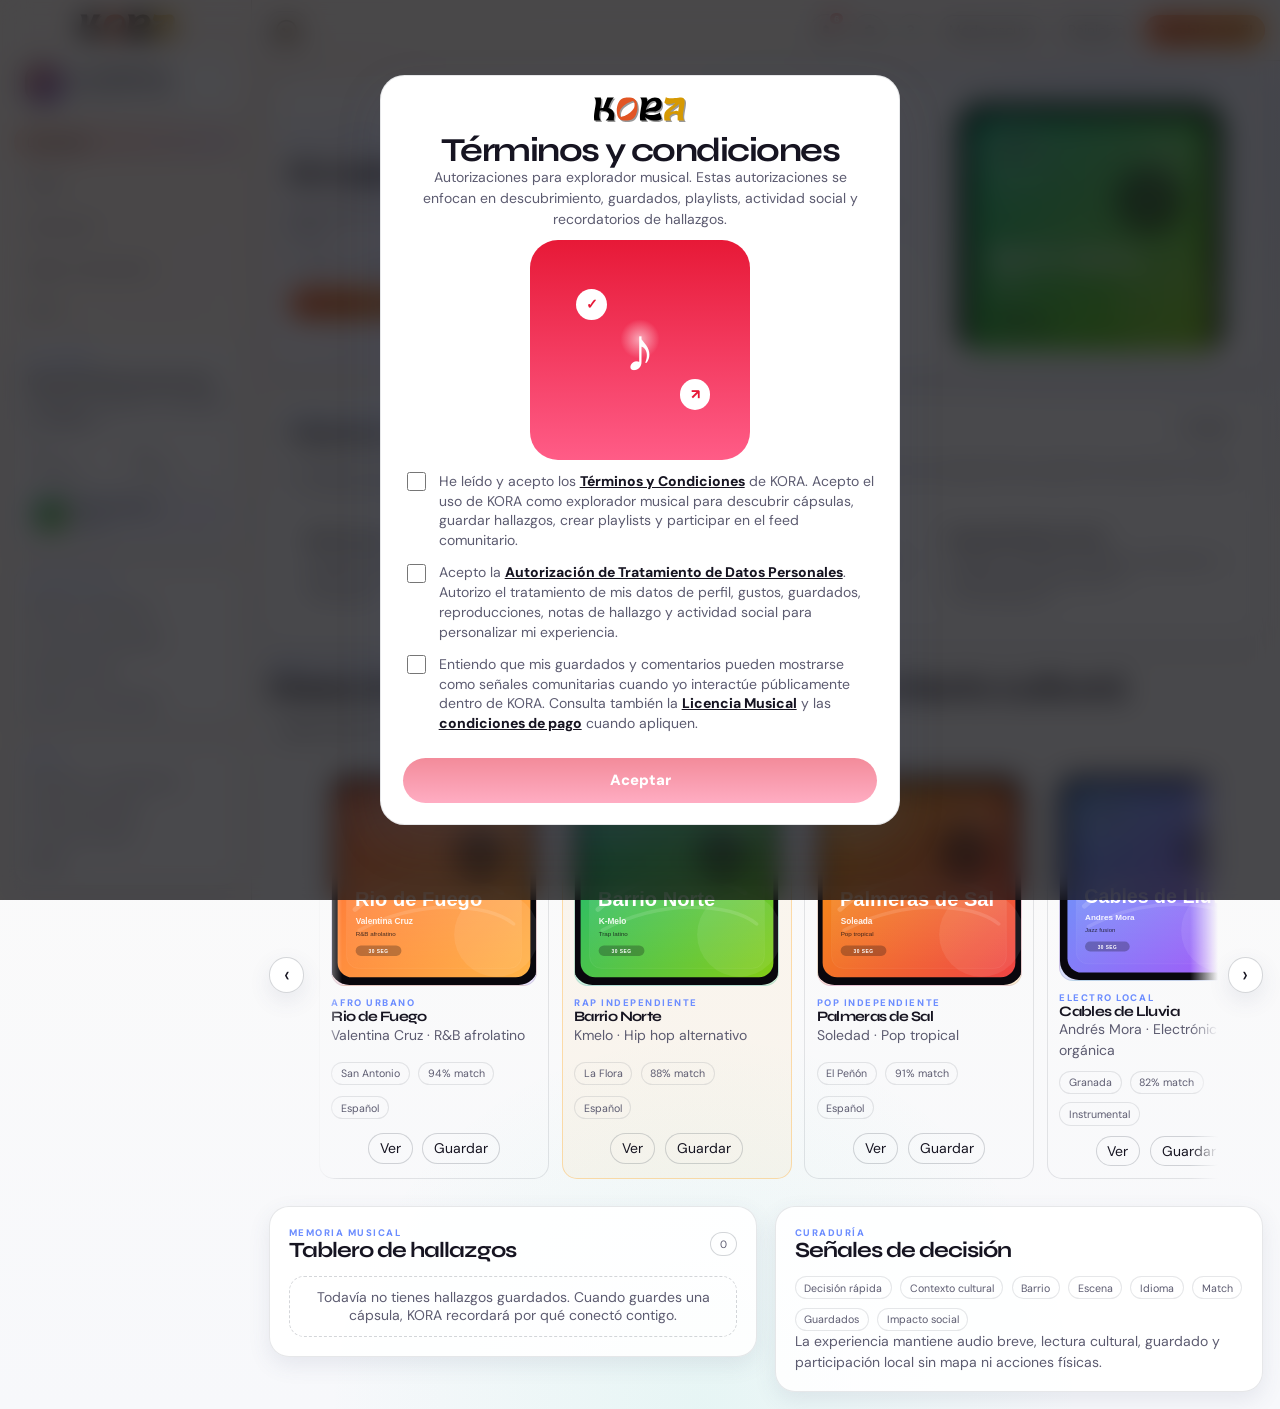
==== commit 8065a85f: "Update UI version to 10; enhance notification handling and profile plan features" ====
--- a/index.html
+++ b/index.html
@@ -260,3 +260,6 @@
   <script src="assets/js/app.js"></script>
 </body>
 </html>
+
+
+
--- a/assets/css/styles.css
+++ b/assets/css/styles.css
@@ -3228,3 +3228,172 @@
     grid-template-columns: 1fr;
   }
 }
+
+
+
+
+.notifications-modal-card {
+  width: min(760px, 100%);
+  padding: 0;
+  overflow: hidden;
+}
+
+.notification-modal-head {
+  position: sticky;
+  top: 0;
+  z-index: 3;
+  display: flex;
+  justify-content: space-between;
+  align-items: flex-start;
+  gap: 1rem;
+  padding: 1.05rem;
+  border-bottom: 1px solid var(--line);
+  background: color-mix(in srgb, var(--surface-solid) 94%, transparent);
+  backdrop-filter: blur(18px);
+}
+
+.notification-modal-head h2 {
+  margin-bottom: 0.28rem;
+}
+
+.notification-modal-list {
+  max-height: min(68vh, 620px);
+  overflow: auto;
+  padding: 1.05rem;
+}
+
+.notification-card {
+  align-items: stretch;
+  background: linear-gradient(135deg, rgba(255, 255, 255, 0.055), rgba(255, 255, 255, 0.025));
+}
+
+.notification-actions {
+  display: flex !important;
+  flex-wrap: wrap;
+  justify-content: flex-end;
+  align-content: center;
+  gap: 0.42rem !important;
+  min-width: 9rem !important;
+}
+
+.side-section .mini-card {
+  padding: 0.78rem;
+  border-color: color-mix(in srgb, var(--line-strong) 78%, transparent);
+}
+
+.community-trail {
+  display: grid;
+  gap: 0.5rem;
+  margin-top: 0.72rem;
+}
+
+.capsule-carousel .capsule-grid {
+  scrollbar-width: none;
+  -ms-overflow-style: none;
+  mask-image: linear-gradient(90deg, transparent 0, black 2rem, black calc(100% - 2rem), transparent 100%);
+}
+
+.capsule-carousel .capsule-grid::-webkit-scrollbar {
+  display: none;
+}
+
+.now-playing-bar {
+  max-width: calc(100vw - 254px - 2rem);
+}
+
+.mini-now-media {
+  width: 100%;
+}
+
+.mini-now-media > div {
+  width: 100%;
+}
+
+.mini-now-progress {
+  width: min(100%, 340px);
+  height: 0.3rem;
+  margin-top: 0.42rem;
+  border-radius: 999px;
+  overflow: hidden;
+  background: rgba(255, 255, 255, 0.09);
+}
+
+.mini-now-progress i {
+  display: block;
+  height: 100%;
+  border-radius: inherit;
+  background: linear-gradient(90deg, var(--accent), var(--accent-2));
+}
+
+.profile-panel-stack {
+  display: grid;
+  gap: 0.92rem;
+}
+
+.profile-activity-strip {
+  padding-top: 0.42rem;
+  padding-bottom: 0.22rem;
+}
+
+.profile-actions-row {
+  padding-top: 0.35rem;
+}
+
+.plan-card.is-current-plan {
+  border-color: rgba(255, 179, 71, 0.44);
+  background: linear-gradient(135deg, rgba(255, 107, 53, 0.12), rgba(157, 123, 245, 0.09));
+}
+
+.legal-document {
+  max-width: 920px;
+  margin: 0 auto;
+}
+
+.legal-document p {
+  font-size: 0.98rem;
+}
+
+.legal-section {
+  display: grid;
+  gap: 0.42rem;
+}
+
+@media (max-width: 1100px) {
+  .now-playing-bar {
+    max-width: calc(100vw - 1.6rem);
+  }
+}
+
+@media (max-width: 720px) {
+  .notification-modal-head {
+    align-items: stretch;
+    flex-direction: column;
+  }
+
+  .notification-modal-head .soft-button {
+    width: 100%;
+  }
+
+  .notification-actions {
+    justify-content: stretch;
+    min-width: 0 !important;
+  }
+
+  .notification-actions .soft-button,
+  .notification-actions .primary-button {
+    flex: 1 1 100%;
+  }
+
+  .now-playing-bar {
+    gap: 0.62rem;
+    padding: 0.72rem;
+  }
+
+  .mini-now-controls {
+    justify-content: center;
+  }
+
+  .mini-now-controls .soft-button span {
+    display: none;
+  }
+}
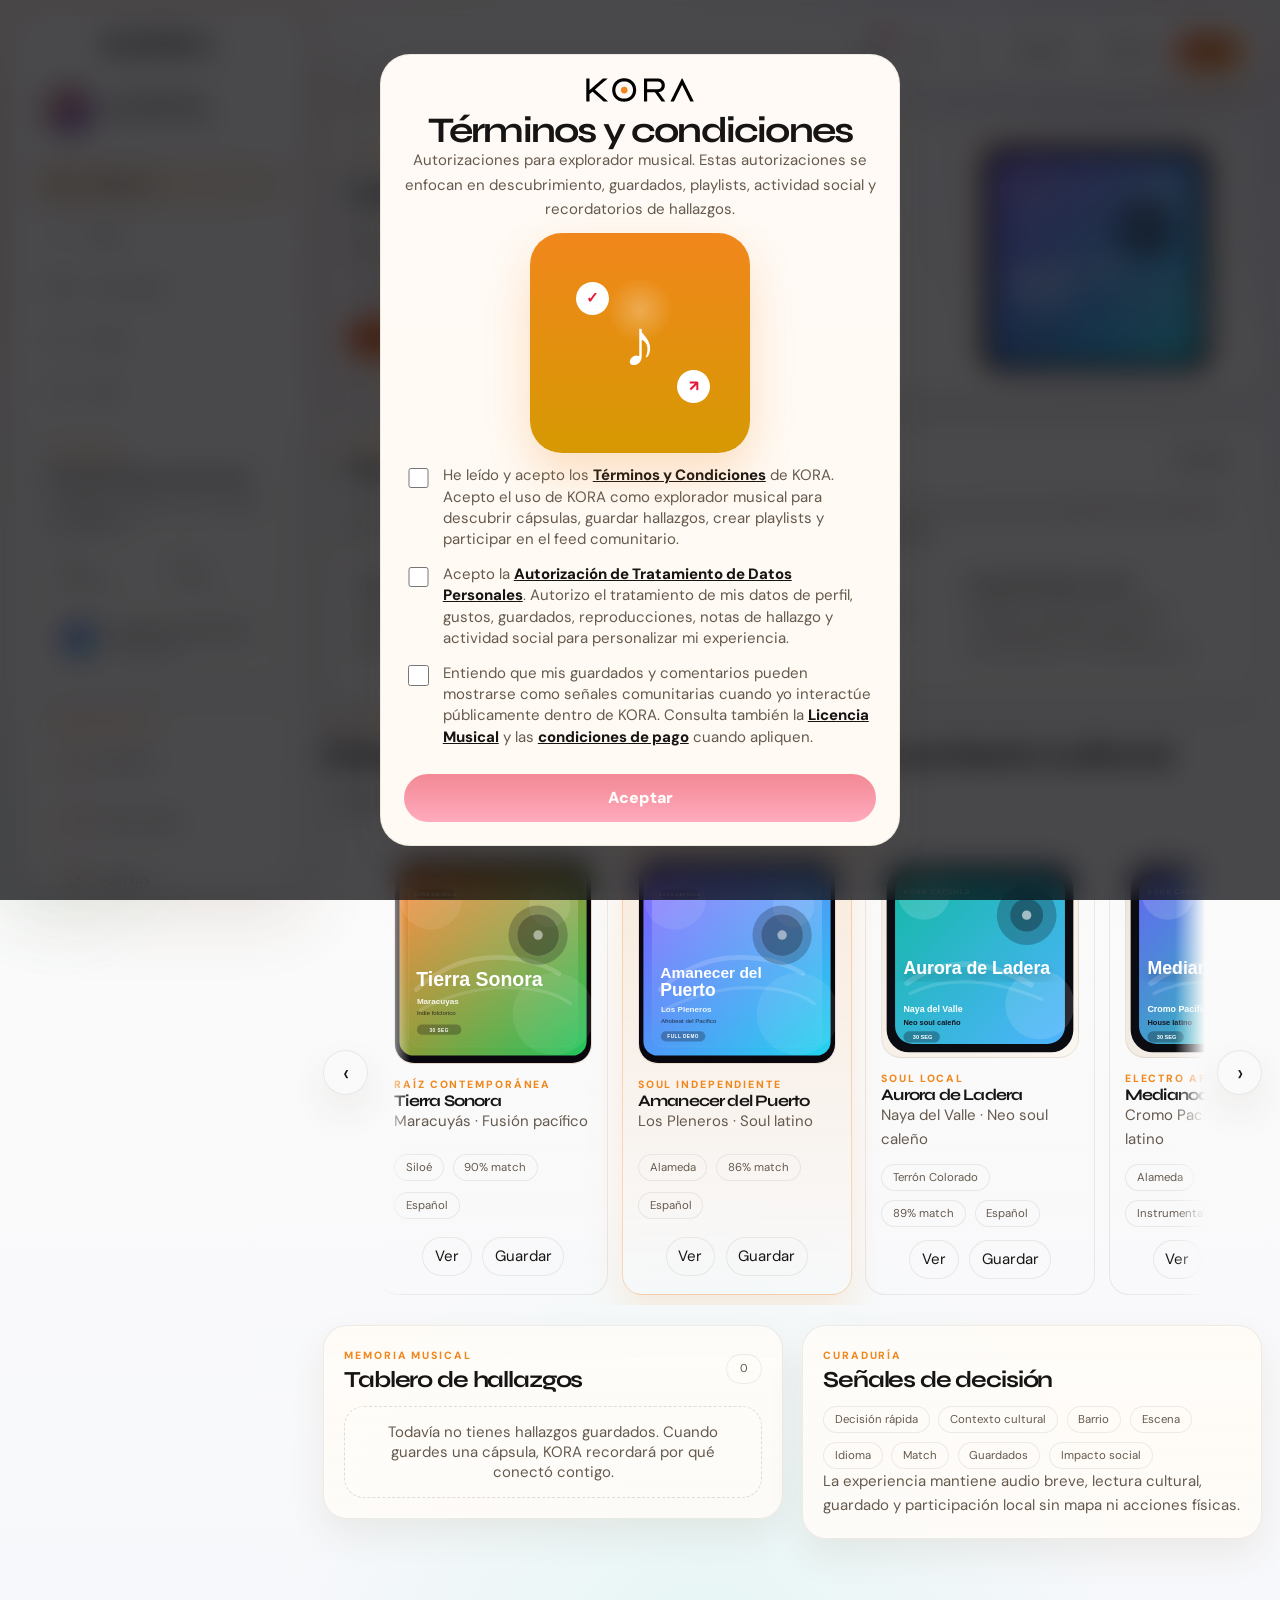
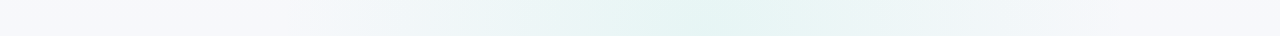
==== commit 60509a1a: "update" ====
--- a/index.html
+++ b/index.html
@@ -4,7 +4,7 @@
   <meta charset="UTF-8">
   <meta name="viewport" content="width=device-width, initial-scale=1.0">
   <title>KORA</title>
-  <link rel="icon" href="assets/img/icono.svg" type="image/svg+xml">
+  <link rel="icon" href="rebrand/app_icon_orange.svg" type="image/svg+xml">
   <link rel="preconnect" href="https://fonts.googleapis.com">
   <link rel="preconnect" href="https://fonts.gstatic.com" crossorigin>
   <link href="https://fonts.googleapis.com/css2?family=DM+Sans:wght@400;500;700;800&family=Syne:wght@600;700;800&display=swap" rel="stylesheet">
@@ -14,7 +14,7 @@
 <body>
   <div class="app-shell">
     <aside class="sidebar" aria-label="Navegación principal">
-      <a class="brand-block" href="index.html" aria-label="Ir al inicio"><img src="assets/img/logo.svg" alt="KORA"></a>
+      <a class="brand-block" href="index.html" aria-label="Ir al inicio"><img src="rebrand/wordmark_kora.svg" alt="KORA"></a>
       <button class="profile-pill" type="button" data-go-login>
         <span class="avatar-shell"><img src="" alt="" data-profile-avatar><span data-profile-initial>L</span></span>
         <span>
@@ -23,12 +23,12 @@
         </span>
       </button>
       <nav class="nav-list">
-        <button class="nav-item is-active" type="button" data-view-target="discover">Descubrir</button>
-        <button class="nav-item" type="button" data-view-target="player">Player</button>
-        <button class="nav-item" type="button" data-view-target="interaction">Interacción</button>
-        <button class="nav-item role-only" type="button" data-view-target="publish" data-role-nav="artist">Publicar música</button>
-        <button class="nav-item" type="button" data-view-target="billing">Pagos y facturación</button>
-        <button class="nav-item" type="button" data-view-target="profile">Perfil</button>
+        <button class="nav-item is-active" type="button" data-view-target="discover"><span class="nav-icon" aria-hidden="true"><svg viewBox="0 0 24 24"><path d="M4 11.2 12 4l8 7.2v8.3a1.5 1.5 0 0 1-1.5 1.5h-3.7v-6h-5.6v6H5.5A1.5 1.5 0 0 1 4 19.5v-8.3Z" fill="currentColor"/></svg></span><span>Descubrir</span></button>
+        <button class="nav-item" type="button" data-view-target="player"><span class="nav-icon" aria-hidden="true"><svg viewBox="0 0 24 24"><path d="M7 5.3v13.4L18.4 12 7 5.3Z" fill="currentColor"/></svg></span><span>Player</span></button>
+        <button class="nav-item" type="button" data-view-target="interaction"><span class="nav-icon" aria-hidden="true"><svg viewBox="0 0 24 24"><path d="M12 3c5 0 9 3.4 9 7.5S17 18 12 18a10 10 0 0 1-3-.4L4 20l1.5-4.2A6.8 6.8 0 0 1 3 10.5C3 6.4 7 3 12 3Z" fill="currentColor"/></svg></span><span>Comunidad</span></button>
+        <button class="nav-item role-only" type="button" data-view-target="publish" data-role-nav="artist"><span class="nav-icon" aria-hidden="true"><svg viewBox="0 0 24 24"><path d="M12 3 4 7v5c0 5 3.4 9.7 8 11 4.6-1.3 8-6 8-11V7l-8-4Zm1 6v3h3v2h-3v3h-2v-3H8v-2h3V9h2Z" fill="currentColor"/></svg></span><span>Publicar</span></button>
+        <button class="nav-item" type="button" data-view-target="billing"><span class="nav-icon" aria-hidden="true"><svg viewBox="0 0 24 24"><path d="M4 6.5A2.5 2.5 0 0 1 6.5 4H18a2 2 0 0 1 2 2v12a2 2 0 0 1-2 2H6.5A2.5 2.5 0 0 1 4 17.5v-11ZM6.5 8A1.5 1.5 0 0 0 5 9.5v5A1.5 1.5 0 0 0 6.5 16H20V8H6.5Zm8.5 3h3v2h-3v-2Z" fill="currentColor"/></svg></span><span>Pagos</span></button>
+        <button class="nav-item" type="button" data-view-target="profile"><span class="nav-icon" aria-hidden="true"><svg viewBox="0 0 24 24"><path d="M12 12a4.5 4.5 0 1 0-4.5-4.5A4.5 4.5 0 0 0 12 12Zm0 2c-4.1 0-7.5 2.1-7.5 4.7V21h15v-2.3c0-2.6-3.4-4.7-7.5-4.7Z" fill="currentColor"/></svg></span><span>Perfil</span></button>
       </nav>
       <section class="sidebar-card compact-card session-card">
         <p class="eyebrow">Tu sesión</p>
@@ -42,10 +42,10 @@
       </section>
       <section class="sidebar-card compact-card quick-tools">
         <p class="eyebrow">Herramientas</p>
-        <button class="tool-link" type="button" data-open-ai>Hablar con KORA AI</button>
-        <button class="tool-link" type="button" data-open-onboarding>Ver bienvenida KORA</button>
-        <button class="tool-link" type="button" data-open-notifications>Notificaciones</button>
-        <button class="tool-link" type="button" data-open-settings>Ajustes y privacidad</button>
+        <button class="tool-link" type="button" data-open-ai><span class="tool-icon" aria-hidden="true">◎</span><span>KORA AI</span></button>
+        <button class="tool-link" type="button" data-open-onboarding><span class="tool-icon" aria-hidden="true">✦</span><span>Bienvenida</span></button>
+        <button class="tool-link" type="button" data-open-notifications><span class="tool-icon" aria-hidden="true">◔</span><span>Alertas</span></button>
+        <button class="tool-link" type="button" data-open-settings><span class="tool-icon" aria-hidden="true">◌</span><span>Ajustes</span></button>
       </section>
       <section class="sidebar-card legal-links compact-card">
         <p class="eyebrow">Legal</p>
@@ -59,14 +59,14 @@
     <div class="workspace">
       <header class="topbar">
         <button class="icon-button" type="button" data-mobile-menu aria-label="Abrir menú">☰</button>
-        <a class="mobile-brand app-mark" href="index.html" aria-label="Ir al inicio"><img src="assets/img/icono.svg" alt="KORA"></a>
+        <a class="mobile-brand app-mark" href="index.html" aria-label="Ir al inicio"><img src="rebrand/logo_compacto_divider.svg" alt="KORA"></a>
         <div class="topbar-actions">
           <button class="top-icon" type="button" data-open-notifications aria-label="Notificaciones" title="Notificaciones"><svg viewBox="0 0 24 24" aria-hidden="true"><path d="M12 22a2.6 2.6 0 0 0 2.45-1.75h-4.9A2.6 2.6 0 0 0 12 22Zm7-5-1.7-2.15V10a5.32 5.32 0 0 0-4-5.15V4a1.3 1.3 0 1 0-2.6 0v.85a5.32 5.32 0 0 0-4 5.15v4.85L5 17v1.2h14V17Z" fill="currentColor"/></svg></button>
           <button class="top-icon" type="button" data-open-settings aria-label="Ajustes" title="Ajustes"><svg viewBox="0 0 24 24" aria-hidden="true"><path d="M19.43 12.98c.04-.32.07-.65.07-.98s-.02-.66-.07-.98l2.1-1.64-2-3.46-2.47 1a7.52 7.52 0 0 0-1.7-.98L15 3.3h-4l-.36 2.64c-.61.24-1.18.57-1.7.98l-2.47-1-2 3.46 2.1 1.64c-.04.32-.07.65-.07.98s.02.66.07.98l-2.1 1.64 2 3.46 2.47-1c.52.41 1.09.74 1.7.98L11 20.7h4l.36-2.64c.61-.24 1.18-.57 1.7-.98l2.47 1 2-3.46-2.1-1.64ZM13 15.46a3.5 3.5 0 1 1 0-7 3.5 3.5 0 0 1 0 7Z" fill="currentColor"/></svg></button>
           <button class="top-icon help-top-icon" type="button" data-open-view-guide aria-label="Ayuda de esta sección" title="Ayuda de esta sección">?</button>
-          <button class="soft-button" type="button" data-theme-toggle>Modo claro</button>
-          <button class="soft-button" type="button" data-reset-state>Reiniciar</button>
-          <button class="primary-button" type="button" data-go-login>Cambiar perfil</button>
+          <button class="soft-button compact-button" type="button" data-theme-toggle>Tema</button>
+          <button class="soft-button compact-button" type="button" data-reset-state>Reset</button>
+          <button class="primary-button compact-button" type="button" data-go-login>Perfil</button>
         </div>
       </header>
 
@@ -112,8 +112,8 @@
         <section class="view" data-view="player">
           <article class="player-panel" data-player-panel></article>
           <article class="panel-card">
-            <div class="panel-head"><div><p class="eyebrow">Escucha con decisión</p><h2>El player también cuenta el contexto</h2></div><button class="soft-button" type="button" data-open-view-guide>¿Qué encuentro aquí?</button></div>
-            <p>En KORA, reproducir una canción no termina en play o pausa. El usuario escucha una cápsula breve, lee la historia del artista, entiende la escena y decide si guarda, repostea o comparte el hallazgo con contexto.</p>
+            <div class="panel-head"><div><p class="eyebrow">Escucha con decisión</p><h2>El player también cuenta el contexto</h2></div><div class="section-actions"><button class="soft-button compact-button" type="button" data-open-player-fullscreen>Expandir</button><button class="soft-button compact-button" type="button" data-open-view-guide>Guía</button></div></div>
+              <p>El player mezcla audio, historia y señales de escena para decidir rápido qué vale la pena guardar, repostear o compartir.</p>
           </article>
           <article class="panel-card player-control-card">
             <div class="progress-wrap">
@@ -126,13 +126,13 @@
               <button class="icon-button big" type="button" data-next-artist aria-label="Siguiente">›</button>
             </div>
             <div class="action-row">
-              <button class="player-action" type="button" data-like-current><span>♡</span><b>Me gusta</b></button>
-              <button class="player-action" type="button" data-save-current><span>＋</span><b>Guardar</b></button>
-              <button class="player-action" type="button" data-repost-current><span>↻</span><b>Repostear</b></button>
-              <button class="player-action" type="button" data-share-menu><span>↗</span><b>Compartir</b></button>
-              <button class="soft-button" type="button" data-follow-listen>Seguir escuchando</button>
-              <button class="soft-button" type="button" data-discard-artist>Descartar</button>
-              <button class="soft-button" type="button" data-toggle-preview-mode>Escuchar completa</button>
+              <button class="player-action" type="button" data-like-current title="Me gusta"><span aria-hidden="true"><svg viewBox="0 0 24 24"><path d="M12 20.6 10.9 19.6C5.7 14.9 2.3 11.8 2.3 8A4.5 4.5 0 0 1 6.9 3.4c2 0 3.8 1.1 5.1 2.8 1.3-1.7 3.1-2.8 5.1-2.8A4.5 4.5 0 0 1 21.7 8c0 3.8-3.4 6.9-8.6 11.6L12 20.6Z" fill="currentColor"/></svg></span><b>Like</b></button>
+              <button class="player-action" type="button" data-save-current title="Guardar"><span aria-hidden="true"><svg viewBox="0 0 24 24"><path d="M11 5h2v6h6v2h-6v6h-2v-6H5v-2h6V5Z" fill="currentColor"/></svg></span><b>Guardar</b></button>
+              <button class="player-action" type="button" data-repost-current title="Repostear"><span aria-hidden="true"><svg viewBox="0 0 24 24"><path d="M7 7h9.2l-2.1-2.1L15.5 3 21 8.5 15.5 14l-1.4-1.9 2.1-2.1H7v3H5V9a2 2 0 0 1 2-2Zm10 10H7.8l2.1 2.1L8.5 21 3 15.5 8.5 10l1.4 1.9L7.8 14H17v-3h2v4a2 2 0 0 1-2 2Z" fill="currentColor"/></svg></span><b>Repost</b></button>
+              <button class="player-action" type="button" data-share-menu title="Compartir"><span aria-hidden="true"><svg viewBox="0 0 24 24"><path d="M18 16.1c-1 0-1.9.4-2.5 1.1L8.9 13.4c.1-.4.1-.6.1-.9s0-.5-.1-.9l6.5-3.8A3.4 3.4 0 1 0 14.4 6l-6.5 3.8a3.4 3.4 0 1 0 0 5.4l6.6 3.9A3.4 3.4 0 1 0 18 16.1Z" fill="currentColor"/></svg></span><b>Share</b></button>
+              <button class="soft-button compact-button" type="button" data-follow-listen>Completa</button>
+              <button class="soft-button compact-button" type="button" data-discard-artist>Pasar</button>
+              <button class="soft-button compact-button" type="button" data-toggle-preview-mode>Full</button>
             </div>
             <div class="audio-state" data-audio-state></div>
           </article>
@@ -230,17 +230,17 @@
   </div>
 
   <nav class="bottom-nav" aria-label="Navegación móvil">
-    <button class="is-active" type="button" data-view-target="discover">Inicio</button>
-    <button type="button" data-view-target="player">Player</button>
-    <button type="button" data-view-target="interaction">Feed</button>
-    <button class="role-only" type="button" data-view-target="publish" data-role-nav="artist">Publicar</button>
-    <button type="button" data-view-target="billing">Pagos</button>
-    <button type="button" data-view-target="profile">Perfil</button>
+    <button class="is-active" type="button" data-view-target="discover"><span class="nav-icon" aria-hidden="true"><svg viewBox="0 0 24 24"><path d="M4 11.2 12 4l8 7.2v8.3a1.5 1.5 0 0 1-1.5 1.5h-3.7v-6h-5.6v6H5.5A1.5 1.5 0 0 1 4 19.5v-8.3Z" fill="currentColor"/></svg></span><span>Inicio</span></button>
+    <button type="button" data-view-target="player"><span class="nav-icon" aria-hidden="true"><svg viewBox="0 0 24 24"><path d="M7 5.3v13.4L18.4 12 7 5.3Z" fill="currentColor"/></svg></span><span>Player</span></button>
+    <button type="button" data-view-target="interaction"><span class="nav-icon" aria-hidden="true"><svg viewBox="0 0 24 24"><path d="M12 3c5 0 9 3.4 9 7.5S17 18 12 18a10 10 0 0 1-3-.4L4 20l1.5-4.2A6.8 6.8 0 0 1 3 10.5C3 6.4 7 3 12 3Z" fill="currentColor"/></svg></span><span>Feed</span></button>
+    <button class="role-only" type="button" data-view-target="publish" data-role-nav="artist"><span class="nav-icon" aria-hidden="true"><svg viewBox="0 0 24 24"><path d="M12 3 4 7v5c0 5 3.4 9.7 8 11 4.6-1.3 8-6 8-11V7l-8-4Zm1 6v3h3v2h-3v3h-2v-3H8v-2h3V9h2Z" fill="currentColor"/></svg></span><span>Publicar</span></button>
+    <button type="button" data-view-target="billing"><span class="nav-icon" aria-hidden="true"><svg viewBox="0 0 24 24"><path d="M4 6.5A2.5 2.5 0 0 1 6.5 4H18a2 2 0 0 1 2 2v12a2 2 0 0 1-2 2H6.5A2.5 2.5 0 0 1 4 17.5v-11ZM6.5 8A1.5 1.5 0 0 0 5 9.5v5A1.5 1.5 0 0 0 6.5 16H20V8H6.5Zm8.5 3h3v2h-3v-2Z" fill="currentColor"/></svg></span><span>Pagos</span></button>
+    <button type="button" data-view-target="profile"><span class="nav-icon" aria-hidden="true"><svg viewBox="0 0 24 24"><path d="M12 12a4.5 4.5 0 1 0-4.5-4.5A4.5 4.5 0 0 0 12 12Zm0 2c-4.1 0-7.5 2.1-7.5 4.7V21h15v-2.3c0-2.6-3.4-4.7-7.5-4.7Z" fill="currentColor"/></svg></span><span>Perfil</span></button>
   </nav>
 
   <div class="consent-overlay" data-consent-overlay hidden>
     <section class="consent-card" role="dialog" aria-modal="true" aria-labelledby="consent-title">
-      <div class="consent-brand"><img src="assets/img/logo.svg" alt="KORA"></div>
+      <div class="consent-brand"><img src="rebrand/wordmark_kora.svg" alt="KORA"></div>
       <h2 id="consent-title">Términos y condiciones</h2>
       <p class="consent-role-lead" data-consent-role-lead>Estas autorizaciones se ajustan al rol activo.</p>
       <div class="consent-visual" aria-hidden="true"><span>♪</span><span>✓</span><span>↗</span></div>
--- a/assets/css/styles.css
+++ b/assets/css/styles.css
@@ -2062,8 +2062,8 @@
       gap: 0.9rem;
       overflow-x: auto;
       overscroll-behavior-x: contain;
-      scroll-snap-type: x mandatory;
-      scroll-behavior: smooth;
+      scroll-snap-type: none;
+      scroll-behavior: auto;
       padding: 0.2rem 0.15rem 0.7rem;
       scrollbar-width: thin;
       scrollbar-color: color-mix(in srgb, var(--accent-2) 44%, transparent) transparent;
@@ -2084,7 +2084,6 @@
 
     .capsule-carousel .capsule-card {
       flex: 0 0 clamp(200px, 18.2vw, 230px);
-      scroll-snap-align: start;
     }
 
     .carousel-button {
@@ -3233,9 +3232,19 @@
 
 
 .notifications-modal-card {
-  width: min(760px, 100%);
+  width: min(420px, calc(100vw - 1rem));
+  max-height: min(78vh, 620px);
+  justify-self: end;
+  align-self: start;
+  margin-top: 0.4rem;
   padding: 0;
   overflow: hidden;
+  border-radius: 28px;
+  border: 1px solid var(--line);
+  background:
+    linear-gradient(180deg, rgba(255, 255, 255, 0.07), rgba(255, 255, 255, 0.025)),
+    var(--surface-solid);
+  box-shadow: 0 30px 70px rgba(0, 0, 0, 0.28);
 }
 
 .notification-modal-head {
@@ -3244,36 +3253,104 @@
   z-index: 3;
   display: flex;
   justify-content: space-between;
-  align-items: flex-start;
+  align-items: center;
   gap: 1rem;
-  padding: 1.05rem;
+  padding: 0.95rem 1rem;
   border-bottom: 1px solid var(--line);
   background: color-mix(in srgb, var(--surface-solid) 94%, transparent);
   backdrop-filter: blur(18px);
 }
 
 .notification-modal-head h2 {
-  margin-bottom: 0.28rem;
+  font-size: 1.05rem;
+  margin-bottom: 0.18rem;
 }
 
 .notification-modal-list {
-  max-height: min(68vh, 620px);
+  max-height: min(68vh, 540px);
   overflow: auto;
-  padding: 1.05rem;
+  padding: 0.8rem;
 }
 
 .notification-card {
-  align-items: stretch;
+  display: grid;
+  grid-template-columns: minmax(0, 1fr) auto;
+  align-items: center;
+  gap: 0.8rem;
+  padding: 0.85rem;
+  border-radius: 20px;
   background: linear-gradient(135deg, rgba(255, 255, 255, 0.055), rgba(255, 255, 255, 0.025));
+}
+
+.notification-card-main {
+  display: grid;
+  grid-template-columns: auto 1fr;
+  gap: 0.75rem;
+  align-items: start;
+  min-width: 0;
+}
+
+.notification-card-icon {
+  width: 2.2rem;
+  height: 2.2rem;
+  display: grid;
+  place-items: center;
+  border-radius: 999px;
+  border: 1px solid var(--line);
+  background: rgba(255, 255, 255, 0.05);
+  color: var(--accent-2);
+  flex: 0 0 auto;
+}
+
+.notification-card-icon.is-community {
+  background: rgba(241, 135, 28, 0.1);
+  border-color: rgba(241, 135, 28, 0.18);
+}
+
+.notification-card-copy {
+  display: grid;
+  gap: 0.18rem;
+  min-width: 0;
+}
+
+.notification-card-copy strong {
+  font-size: 0.92rem;
+  line-height: 1.25;
+}
+
+.notification-card-copy p {
+  font-size: 0.82rem;
+  line-height: 1.45;
+}
+
+.notification-card-topline {
+  display: flex;
+  align-items: center;
+  gap: 0.4rem;
 }
 
 .notification-actions {
   display: flex !important;
-  flex-wrap: wrap;
+  flex-wrap: nowrap;
   justify-content: flex-end;
-  align-content: center;
-  gap: 0.42rem !important;
-  min-width: 9rem !important;
+  align-items: center;
+  gap: 0.35rem !important;
+  min-width: 0 !important;
+}
+
+.notification-actions .icon-button {
+  width: 2.2rem;
+  min-height: 2.2rem;
+}
+
+.notification-actions .icon-button.is-accent {
+  background: linear-gradient(135deg, var(--accent), var(--accent-2));
+  color: #24170e;
+  border-color: transparent;
+}
+
+.notification-modal-head .top-icon svg {
+  transform: rotate(45deg);
 }
 
 .side-section .mini-card {
@@ -3366,22 +3443,11 @@
 
 @media (max-width: 720px) {
   .notification-modal-head {
-    align-items: stretch;
-    flex-direction: column;
+    padding: 0.9rem;
   }
 
-  .notification-modal-head .soft-button {
-    width: 100%;
-  }
-
   .notification-actions {
-    justify-content: stretch;
-    min-width: 0 !important;
-  }
-
-  .notification-actions .soft-button,
-  .notification-actions .primary-button {
-    flex: 1 1 100%;
+    align-self: start;
   }
 
   .now-playing-bar {
@@ -3396,4 +3462,1882 @@
   .mini-now-controls .soft-button span {
     display: none;
   }
-}
+
+  .notifications-modal-card {
+    width: calc(100vw - 1rem);
+    justify-self: center;
+    align-self: end;
+    margin-top: 0;
+    margin-bottom: 5.6rem;
+    border-radius: 24px;
+  }
+
+  .notification-card {
+    grid-template-columns: 1fr;
+  }
+
+  .notification-actions {
+    justify-content: flex-start;
+  }
+}
+
+/* KORA color normalization */
+
+:root {
+  --kora-black: #000000;
+  --kora-white: #ffffff;
+  --kora-orange: #f1871c;
+  --kora-orange-deep: #c96f16;
+  --kora-orange-soft: #f4b06a;
+  --kora-cream: #fdf8f2;
+  --kora-divider: #eae4dd;
+  --kora-ink: #171311;
+  --kora-ink-soft: #2a211c;
+  --kora-muted: #6d6055;
+  --kora-muted-soft: #9f8f81;
+  --kora-surface: #1a1715;
+  --kora-surface-2: #241f1b;
+  --kora-surface-3: #2f2925;
+  --kora-wash: rgba(241, 135, 28, 0.1);
+  --kora-wash-strong: rgba(241, 135, 28, 0.18);
+  --kora-white-02: rgba(255, 255, 255, 0.02);
+  --kora-white-04: rgba(255, 255, 255, 0.04);
+  --kora-white-06: rgba(255, 255, 255, 0.06);
+  --kora-white-08: rgba(255, 255, 255, 0.08);
+  --kora-white-12: rgba(255, 255, 255, 0.12);
+}
+
+:root,
+html[data-theme='dark'] {
+  --bg: #100e0d;
+  --bg-soft: #171311;
+  --surface: rgba(26, 23, 21, 0.92);
+  --surface-solid: #171311;
+  --surface-strong: #241f1b;
+  --line: rgba(255, 255, 255, 0.08);
+  --line-strong: rgba(255, 255, 255, 0.14);
+  --text: #fdf8f2;
+  --muted: #b6a89a;
+  --faint: #89796b;
+  --accent: #f1871c;
+  --accent-2: #f4b06a;
+  --accent-3: #c96f16;
+  --blue: #f4b06a;
+  --teal: #d2b08d;
+  --green: #c9a37c;
+  --pink: #cf8c63;
+  --danger: #8a5740;
+  --success: #b67e43;
+}
+
+html[data-theme='light'] {
+  --bg: #f7f0e8;
+  --bg-soft: #fdf8f2;
+  --surface: rgba(255, 250, 244, 0.9);
+  --surface-solid: #fffaf4;
+  --surface-strong: #f3e7da;
+  --line: rgba(42, 33, 28, 0.08);
+  --line-strong: rgba(42, 33, 28, 0.15);
+  --text: #171311;
+  --muted: #6d6055;
+  --faint: #998879;
+  --accent: #f1871c;
+  --accent-2: #c96f16;
+  --accent-3: #f4b06a;
+  --blue: #c96f16;
+  --teal: #a98662;
+  --green: #b78e66;
+  --pink: #c27d53;
+  --danger: #8a5740;
+  --success: #b67e43;
+}
+
+body {
+  background:
+    radial-gradient(circle at 8% 12%, rgba(241, 135, 28, 0.14), transparent 24%),
+    radial-gradient(circle at 86% 14%, rgba(241, 135, 28, 0.08), transparent 20%),
+    radial-gradient(circle at 60% 100%, rgba(234, 228, 221, 0.06), transparent 22%),
+    linear-gradient(180deg, var(--bg-soft), var(--bg));
+}
+
+.tone-sunset { --tone-a: var(--accent); --tone-b: var(--accent-2); }
+.tone-violet { --tone-a: var(--accent); --tone-b: #9f7246; }
+.tone-coral { --tone-a: var(--accent); --tone-b: #d89a59; }
+.tone-blue { --tone-a: #c96f16; --tone-b: #f4b06a; }
+.tone-green { --tone-a: #bb844a; --tone-b: #d6b18b; }
+.tone-gold { --tone-a: var(--accent-2); --tone-b: #b8762d; }
+.tone-teal { --tone-a: #b67e43; --tone-b: #e0b484; }
+.tone-indigo { --tone-a: #8c6137; --tone-b: #c99357; }
+.tone-rose { --tone-a: #c27d53; --tone-b: #e0aa73; }
+
+.tone-surface {
+  background: linear-gradient(135deg, color-mix(in srgb, var(--tone-a, var(--accent)) 28%, transparent), color-mix(in srgb, var(--tone-b, var(--accent-2)) 20%, transparent));
+}
+
+html[data-theme='light'] .tone-surface {
+  background: linear-gradient(135deg, color-mix(in srgb, var(--tone-a, var(--accent)) 16%, white), color-mix(in srgb, var(--tone-b, var(--accent-2)) 12%, white));
+}
+
+a,
+.plain-link,
+.tool-link:hover,
+.plain-link:hover {
+  color: var(--text);
+}
+
+.plain-link:hover,
+.legal-links a:hover,
+.brand-block span,
+.mobile-brand span {
+  color: var(--accent);
+}
+
+.primary-button,
+.notification-actions .icon-button.is-accent,
+.player-main-button {
+  background: linear-gradient(135deg, var(--accent), var(--accent-2));
+  color: #24170e;
+  box-shadow: 0 16px 34px rgba(241, 135, 28, 0.2);
+}
+
+.soft-button.is-active,
+.icon-button.is-active,
+.top-icon.is-active,
+.social-action.is-active,
+.player-action.is-active,
+.player-icon-button.is-active,
+.switch-button.is-on,
+.auth-tab.is-active,
+.nav-item.is-active,
+.bottom-nav button.is-active,
+.capsule-card.is-active,
+.plan-card.is-current-plan {
+  border-color: rgba(241, 135, 28, 0.24);
+  background:
+    linear-gradient(135deg, rgba(241, 135, 28, 0.14), rgba(241, 135, 28, 0.06)),
+    rgba(255, 255, 255, 0.03);
+  color: var(--text);
+}
+
+.danger-button {
+  background: rgba(241, 135, 28, 0.08);
+  border-color: rgba(241, 135, 28, 0.18);
+  color: var(--text);
+}
+
+html[data-theme='light'] .danger-button {
+  background: rgba(201, 111, 22, 0.08);
+  border-color: rgba(201, 111, 22, 0.18);
+  color: var(--text);
+}
+
+.status-chip,
+.counter-pill,
+.tag,
+.community-tags span,
+.role-pill-row span,
+.scene-map span,
+.social-stat {
+  color: var(--muted);
+  border-color: var(--line);
+  background: rgba(255, 255, 255, 0.04);
+}
+
+.eyebrow,
+.tool-icon,
+.notification-card-icon,
+.social-action.is-active,
+.player-action.is-active,
+.player-icon-button.is-active,
+.social-stat svg,
+.status-chip {
+  color: var(--accent);
+}
+
+.impact-box,
+.guide-role-note,
+.profile-role-banner,
+.phase-validation-note,
+.prototype-inline,
+.legal-final-note,
+.notification-card.is-community {
+  background:
+    linear-gradient(135deg, rgba(241, 135, 28, 0.1), rgba(241, 135, 28, 0.04)),
+    rgba(255, 255, 255, 0.02);
+  border-color: rgba(241, 135, 28, 0.18);
+}
+
+.switch-button {
+  background: rgba(255, 255, 255, 0.08);
+  border-color: var(--line);
+}
+
+.switch-button span {
+  background: var(--faint);
+}
+
+.switch-button.is-on span {
+  background: var(--kora-white);
+}
+
+.consent-visual {
+  background:
+    radial-gradient(circle at 50% 35%, rgba(255, 255, 255, 0.22), transparent 18%),
+    linear-gradient(180deg, var(--accent), var(--accent-3));
+}
+
+.feed-body,
+.feed-media,
+.hero-art,
+.cover-art,
+.capsule-cover,
+.notification-card,
+.settings-row,
+.list-item,
+.comment-chip,
+.role-dossier,
+.role-workspace-section,
+.checklist-card,
+.community-metrics span,
+.session-grid span,
+.side-current,
+.progress-wrap,
+.player-fullscreen-story,
+.onboarding-step {
+  box-shadow: none;
+}
+
+.player-fullscreen-shell::after {
+  background:
+    linear-gradient(180deg, rgba(10, 10, 14, 0.24), rgba(10, 10, 14, 0.9)),
+    radial-gradient(circle at 50% 18%, rgba(241, 135, 28, 0.22), transparent 28%);
+}
+
+.toast,
+.now-playing-bar,
+.notifications-modal-card,
+.sidebar,
+.topbar,
+.bottom-nav {
+  box-shadow: 0 24px 60px rgba(0, 0, 0, 0.24);
+}
+
+.notification-card-icon,
+.tool-icon,
+.player-action-icon,
+.nav-icon,
+.comment-chip-avatar {
+  background: rgba(241, 135, 28, 0.1);
+  border-color: rgba(241, 135, 28, 0.18);
+}
+
+.notification-card-icon,
+.nav-icon,
+.player-action-icon {
+  color: var(--accent);
+}
+
+/* Visual rework */
+
+:root {
+  --bg: #0f0f12;
+  --bg-soft: #181719;
+  --surface: rgba(22, 22, 26, 0.92);
+  --surface-solid: #17171b;
+  --surface-strong: #23232a;
+  --line: rgba(255, 255, 255, 0.08);
+  --line-strong: rgba(255, 255, 255, 0.14);
+  --text: #f7f3ee;
+  --muted: #b8aea3;
+  --faint: #8c8378;
+  --accent: #f1871c;
+  --accent-2: #ffb55e;
+  --accent-3: #d69902;
+  --blue: #78b7ff;
+  --teal: #50c9a9;
+  --green: #57c97e;
+  --pink: #ef7c9f;
+  --danger: #ef655f;
+  --success: #46c279;
+  --radius-xl: 34px;
+  --radius-lg: 24px;
+  --radius-md: 18px;
+  --radius-sm: 14px;
+  --shadow: 0 32px 80px rgba(0, 0, 0, 0.34);
+  --shadow-soft: 0 20px 48px rgba(0, 0, 0, 0.18);
+}
+
+html[data-theme='light'] {
+  --bg: #f4ede4;
+  --bg-soft: #fbf7f2;
+  --surface: rgba(255, 252, 247, 0.88);
+  --surface-solid: #fffaf4;
+  --surface-strong: #f4eadf;
+  --line: rgba(46, 31, 16, 0.08);
+  --line-strong: rgba(46, 31, 16, 0.14);
+  --text: #171414;
+  --muted: #65594d;
+  --faint: #8f8175;
+  --shadow: 0 32px 70px rgba(95, 62, 31, 0.12);
+  --shadow-soft: 0 16px 36px rgba(95, 62, 31, 0.08);
+}
+
+html {
+  font-size: 15px;
+}
+
+body {
+  position: relative;
+  background:
+    radial-gradient(circle at 8% 12%, rgba(241, 135, 28, 0.18), transparent 24%),
+    radial-gradient(circle at 86% 14%, rgba(214, 153, 2, 0.1), transparent 20%),
+    radial-gradient(circle at 60% 100%, rgba(80, 201, 169, 0.08), transparent 22%),
+    linear-gradient(180deg, var(--bg-soft), var(--bg));
+}
+
+body::before,
+body::after {
+  content: '';
+  position: fixed;
+  inset: auto;
+  border-radius: 999px;
+  pointer-events: none;
+  filter: blur(8px);
+  opacity: 0.7;
+  z-index: 0;
+}
+
+body::before {
+  width: 28rem;
+  height: 28rem;
+  top: -10rem;
+  right: -8rem;
+  background: radial-gradient(circle, rgba(241, 135, 28, 0.16), transparent 65%);
+}
+
+body::after {
+  width: 22rem;
+  height: 22rem;
+  bottom: -6rem;
+  left: -7rem;
+  background: radial-gradient(circle, rgba(80, 201, 169, 0.1), transparent 68%);
+}
+
+.app-shell,
+.login-shell,
+.legal-shell {
+  position: relative;
+  z-index: 1;
+}
+
+.app-shell {
+  grid-template-columns: 290px minmax(0, 1fr);
+  gap: 1rem;
+  padding: 1rem;
+}
+
+.sidebar,
+.topbar,
+.bottom-nav,
+.legal-top {
+  backdrop-filter: blur(24px);
+}
+
+.sidebar {
+  top: 1rem;
+  height: calc(100vh - 2rem);
+  padding: 1.15rem;
+  gap: 1rem;
+  border: 1px solid var(--line);
+  border-right: 1px solid var(--line);
+  border-radius: 30px;
+  background:
+    linear-gradient(180deg, rgba(255, 255, 255, 0.04), rgba(255, 255, 255, 0.015)),
+    rgba(15, 15, 19, 0.84);
+  box-shadow: var(--shadow);
+}
+
+html[data-theme='light'] .sidebar,
+html[data-theme='light'] .topbar,
+html[data-theme='light'] .bottom-nav {
+  background:
+    linear-gradient(180deg, rgba(255, 255, 255, 0.7), rgba(255, 255, 255, 0.52)),
+    rgba(255, 248, 241, 0.72);
+}
+
+.workspace {
+  gap: 1rem;
+}
+
+.topbar {
+  top: 1rem;
+  margin-right: 0.2rem;
+  padding: 0.95rem 1.15rem;
+  border: 1px solid var(--line);
+  border-radius: 24px;
+  background: rgba(14, 14, 18, 0.72);
+  box-shadow: var(--shadow-soft);
+}
+
+.content-area {
+  width: min(1320px, 100%);
+  padding: 0.35rem 0.2rem 5.5rem;
+}
+
+.view.is-active {
+  gap: 1.35rem;
+}
+
+.brand-block,
+.mobile-brand {
+  gap: 0.8rem;
+}
+
+.brand-block img {
+  width: 7.2rem;
+  max-height: 2.6rem;
+  object-fit: contain;
+}
+
+.mobile-brand img {
+  width: 6.25rem;
+  max-height: 2rem;
+}
+
+.brand-block span,
+.login-brand-row span {
+  color: var(--muted);
+  font-size: 0.78rem;
+  font-weight: 700;
+  letter-spacing: 0.12em;
+  text-transform: uppercase;
+}
+
+.profile-pill {
+  gap: 0.9rem;
+  padding: 0.9rem;
+  border-radius: 22px;
+  background: linear-gradient(180deg, rgba(255, 255, 255, 0.05), rgba(255, 255, 255, 0.02));
+  box-shadow: inset 0 1px 0 rgba(255, 255, 255, 0.05);
+}
+
+.avatar-shell,
+.avatar-dot {
+  width: 2.9rem;
+  height: 2.9rem;
+  border-radius: 1.1rem;
+  box-shadow: inset 0 1px 0 rgba(255, 255, 255, 0.24);
+}
+
+.nav-list {
+  gap: 0.45rem;
+}
+
+.nav-item,
+.bottom-nav button {
+  min-height: 3rem;
+  display: flex;
+  align-items: center;
+  justify-content: flex-start;
+  gap: 0.8rem;
+  padding-inline: 0.72rem 1rem;
+  border-radius: 18px;
+  color: var(--muted);
+  background: transparent;
+  transition: transform 0.22s ease, background 0.22s ease, border-color 0.22s ease, color 0.22s ease;
+}
+
+.nav-item {
+  display: flex;
+  align-items: center;
+}
+
+.nav-item:hover,
+.bottom-nav button:hover {
+  background: rgba(255, 255, 255, 0.045);
+  color: var(--text);
+}
+
+.nav-item.is-active,
+.bottom-nav button.is-active {
+  color: var(--text);
+  background:
+    linear-gradient(135deg, rgba(241, 135, 28, 0.18), rgba(214, 153, 2, 0.09)),
+    rgba(255, 255, 255, 0.03);
+  border-color: rgba(241, 135, 28, 0.22);
+  box-shadow: inset 0 1px 0 rgba(255, 255, 255, 0.05);
+}
+
+.nav-icon {
+  width: 2rem;
+  height: 2rem;
+  display: inline-grid;
+  place-items: center;
+  border-radius: 14px;
+  background: rgba(255, 255, 255, 0.055);
+  color: inherit;
+  flex: 0 0 auto;
+}
+
+.nav-icon svg,
+.top-icon svg,
+.player-action svg {
+  width: 1rem;
+  height: 1rem;
+}
+
+.sidebar-card,
+.panel-card,
+.login-panel,
+.legal-document,
+.feed-card,
+.plan-card,
+.player-panel,
+.hero-panel,
+.consent-card,
+.modal-card {
+  border-radius: var(--radius-lg);
+  background:
+    linear-gradient(180deg, rgba(255, 255, 255, 0.055), rgba(255, 255, 255, 0.018)),
+    var(--surface);
+  box-shadow: var(--shadow-soft);
+}
+
+.sidebar-card,
+.panel-card,
+.player-panel,
+.feed-card,
+.plan-card,
+.login-panel,
+.legal-document {
+  border: 1px solid var(--line);
+}
+
+.compact-card {
+  padding: 0.95rem;
+  border-radius: 22px;
+}
+
+.eyebrow {
+  color: var(--accent);
+  font-size: 0.7rem;
+  letter-spacing: 0.18em;
+}
+
+h1,
+h2,
+h3 {
+  letter-spacing: -0.05em;
+  line-height: 0.96;
+}
+
+h1 {
+  font-size: clamp(2rem, 3vw, 3.35rem);
+}
+
+h2 {
+  font-size: clamp(1.24rem, 1.8vw, 1.8rem);
+}
+
+h3 {
+  font-size: 1.08rem;
+}
+
+p {
+  line-height: 1.62;
+}
+
+.support-copy,
+.list-item span,
+.insight-card span,
+.audio-state,
+.legal-note,
+.sidebar-card span,
+.profile-pill small {
+  color: var(--muted);
+}
+
+.topbar-actions,
+.panel-head,
+.section-heading,
+.section-actions,
+.action-row,
+.control-row,
+.legal-tabs {
+  gap: 0.7rem;
+}
+
+.icon-button,
+.soft-button,
+.primary-button,
+.danger-button,
+.counter-pill,
+.status-chip,
+.player-action,
+.top-icon {
+  min-height: 2.6rem;
+  border-radius: 999px;
+  border: 1px solid var(--line);
+  background: rgba(255, 255, 255, 0.05);
+  box-shadow: inset 0 1px 0 rgba(255, 255, 255, 0.04);
+}
+
+.top-icon,
+.icon-button {
+  width: 2.6rem;
+  min-height: 2.6rem;
+}
+
+.top-icon {
+  display: inline-grid;
+  place-items: center;
+  padding: 0;
+}
+
+.primary-button {
+  background: linear-gradient(135deg, var(--accent), var(--accent-2));
+  color: #23160d;
+  font-weight: 800;
+  box-shadow: 0 14px 32px rgba(241, 135, 28, 0.22);
+}
+
+.soft-button,
+.player-action,
+.top-icon,
+.icon-button,
+.tool-link {
+  color: var(--text);
+}
+
+.compact-button {
+  padding-inline: 0.95rem;
+  min-height: 2.45rem;
+}
+
+.counter-pill,
+.status-chip {
+  min-height: 2rem;
+  padding-inline: 0.85rem;
+  background: rgba(255, 255, 255, 0.035);
+}
+
+.tool-link {
+  display: flex;
+  align-items: center;
+  gap: 0.72rem;
+  width: 100%;
+  padding: 0.72rem 0.8rem;
+  border-radius: 16px;
+  background: rgba(255, 255, 255, 0.035);
+  border: 1px solid transparent;
+  text-align: left;
+  transition: transform 0.22s ease, border-color 0.22s ease, background 0.22s ease;
+}
+
+.tool-link:hover {
+  transform: translateY(-1px);
+  border-color: var(--line);
+  background: rgba(255, 255, 255, 0.055);
+}
+
+.tool-icon {
+  width: 1.9rem;
+  height: 1.9rem;
+  display: inline-grid;
+  place-items: center;
+  border-radius: 999px;
+  background: rgba(241, 135, 28, 0.12);
+  color: var(--accent-2);
+  flex: 0 0 auto;
+}
+
+.session-grid {
+  display: grid;
+  grid-template-columns: repeat(2, minmax(0, 1fr));
+  gap: 0.65rem;
+}
+
+.session-grid span,
+.community-metrics span,
+.artist-health-grid span,
+.profile-metrics span {
+  padding: 0.88rem;
+  border-radius: 16px;
+  background: rgba(255, 255, 255, 0.04);
+  border: 1px solid var(--line);
+}
+
+.side-current {
+  display: flex;
+  align-items: center;
+  gap: 0.75rem;
+  margin-top: 0.2rem;
+  padding: 0.8rem;
+  border-radius: 18px;
+  background: rgba(255, 255, 255, 0.03);
+  border: 1px solid var(--line);
+}
+
+.side-current .side-dot,
+.mini-now-media,
+.cover-art,
+.hero-art {
+  border-radius: 18px;
+}
+
+.hero-panel,
+.player-panel {
+  overflow: hidden;
+  padding: clamp(1.2rem, 2vw, 1.55rem);
+  border-radius: 28px;
+}
+
+.hero-panel::before,
+.player-panel::before,
+.plan-card::before,
+.feed-body::before {
+  background:
+    radial-gradient(circle at 82% 18%, rgba(241, 135, 28, 0.18), transparent 28%),
+    radial-gradient(circle at 15% 82%, rgba(80, 201, 169, 0.12), transparent 28%);
+}
+
+.hero-panel::after,
+.player-panel::after {
+  content: '';
+  position: absolute;
+  inset: auto -8% -24% auto;
+  width: 18rem;
+  height: 18rem;
+  border-radius: 50%;
+  background: radial-gradient(circle, rgba(255, 255, 255, 0.08), transparent 68%);
+  pointer-events: none;
+}
+
+.hero-art,
+.cover-art {
+  min-height: 240px;
+  padding: 0.65rem;
+  background:
+    linear-gradient(180deg, rgba(255, 255, 255, 0.07), rgba(255, 255, 255, 0.02)),
+    linear-gradient(135deg, rgba(241, 135, 28, 0.18), rgba(214, 153, 2, 0.08));
+}
+
+.section-heading {
+  align-items: end;
+}
+
+.section-heading > div:first-child,
+.panel-head > div:first-child,
+.guide-hero,
+.workspace-hero div,
+.side-section {
+  display: grid;
+  gap: 0.35rem;
+}
+
+.capsule-carousel {
+  position: relative;
+  display: grid;
+  grid-template-columns: auto minmax(0, 1fr) auto;
+  gap: 0.8rem;
+  align-items: center;
+}
+
+.carousel-button {
+  width: 3rem;
+  height: 3rem;
+  display: grid;
+  place-items: center;
+  border-radius: 999px;
+  border: 1px solid var(--line);
+  background: rgba(255, 255, 255, 0.05);
+  color: var(--text);
+}
+
+.capsule-grid,
+.plan-grid,
+.login-grid {
+  gap: 1rem;
+}
+
+.capsule-card,
+.login-card,
+.feed-card,
+.plan-card,
+.list-item,
+.insight-card,
+.invoice-card,
+.privacy-card,
+.published-card,
+.notification-card,
+.settings-row,
+.role-dossier,
+.role-workspace-section,
+.checklist-card,
+.community-metrics span,
+.community-tags span {
+  border-radius: 20px;
+  background:
+    linear-gradient(180deg, rgba(255, 255, 255, 0.055), rgba(255, 255, 255, 0.025)),
+    rgba(255, 255, 255, 0.02);
+}
+
+.capsule-card,
+.plan-card,
+.feed-card,
+.login-card {
+  padding: 1rem;
+}
+
+.capsule-card {
+  gap: 0.85rem;
+}
+
+.capsule-card.is-active,
+.plan-card.is-current-plan {
+  border-color: rgba(241, 135, 28, 0.28);
+  background:
+    linear-gradient(180deg, rgba(241, 135, 28, 0.13), rgba(255, 255, 255, 0.025)),
+    rgba(255, 255, 255, 0.025);
+  box-shadow: 0 18px 36px rgba(241, 135, 28, 0.12);
+}
+
+.capsule-cover {
+  min-height: 138px;
+  border-radius: 20px;
+  background:
+    linear-gradient(180deg, rgba(255, 255, 255, 0.07), rgba(255, 255, 255, 0.02)),
+    linear-gradient(135deg, rgba(241, 135, 28, 0.16), rgba(80, 201, 169, 0.12));
+}
+
+.tag,
+.community-tags span,
+.role-pill-row span,
+.scene-map span {
+  min-height: 1.8rem;
+  padding-inline: 0.72rem;
+  border-radius: 999px;
+  background: rgba(255, 255, 255, 0.04);
+}
+
+.list-item {
+  gap: 0.85rem;
+  padding: 0.85rem 0.95rem;
+}
+
+.list-cover {
+  width: 3rem;
+  height: 3rem;
+  border-radius: 16px;
+}
+
+.player-control-card {
+  gap: 0.9rem;
+}
+
+.progress-wrap {
+  padding: 0.9rem 1rem;
+  border-radius: 20px;
+  border: 1px solid var(--line);
+  background: rgba(255, 255, 255, 0.03);
+}
+
+input[type='range'] {
+  accent-color: var(--accent);
+}
+
+.player-action {
+  min-width: 6.5rem;
+  padding: 0.68rem 0.95rem;
+  display: inline-flex;
+  align-items: center;
+  justify-content: center;
+  gap: 0.5rem;
+}
+
+.player-action span {
+  width: 1.85rem;
+  height: 1.85rem;
+  display: inline-grid;
+  place-items: center;
+  border-radius: 999px;
+  background: rgba(255, 255, 255, 0.07);
+}
+
+.player-action b {
+  font-size: 0.84rem;
+}
+
+.feed-body,
+.impact-box,
+.guide-role-note,
+.profile-role-banner,
+.phase-validation-note,
+.prototype-inline,
+.legal-final-note {
+  border-radius: 20px;
+}
+
+.impact-box,
+.guide-role-note,
+.profile-role-banner,
+.phase-validation-note,
+.prototype-inline,
+.legal-final-note {
+  background:
+    linear-gradient(135deg, rgba(241, 135, 28, 0.1), rgba(214, 153, 2, 0.04)),
+    rgba(255, 255, 255, 0.02);
+  border: 1px solid rgba(241, 135, 28, 0.18);
+}
+
+.sticky-panel {
+  top: 6.8rem;
+}
+
+.role-feature {
+  min-height: 0;
+  padding: 1rem;
+  border: 1px solid var(--line);
+  border-radius: 20px;
+  background: rgba(255, 255, 255, 0.03);
+}
+
+.payment-form,
+.publish-form,
+.auth-form,
+.consent-form {
+  gap: 0.9rem;
+}
+
+.payment-form label,
+.publish-form label,
+.auth-form label,
+.comment-form label,
+.friend-chat-form label {
+  gap: 0.42rem;
+  font-size: 0.92rem;
+  color: var(--muted);
+}
+
+.payment-form input,
+.payment-form select,
+.publish-form input,
+.publish-form select,
+.auth-form input,
+.auth-form select,
+textarea {
+  min-height: 3rem;
+  border-radius: 16px;
+  border: 1px solid var(--line);
+  background: rgba(255, 255, 255, 0.045);
+  padding-inline: 0.95rem;
+  transition: border-color 0.2s ease, background 0.2s ease, box-shadow 0.2s ease;
+}
+
+textarea {
+  min-height: 7.8rem;
+  padding: 0.95rem;
+}
+
+.payment-form input:focus,
+.payment-form select:focus,
+.publish-form input:focus,
+.publish-form select:focus,
+.auth-form input:focus,
+.auth-form select:focus,
+textarea:focus {
+  border-color: rgba(241, 135, 28, 0.35);
+  background: rgba(255, 255, 255, 0.06);
+  box-shadow: 0 0 0 4px rgba(241, 135, 28, 0.08);
+}
+
+.file-picker strong {
+  min-height: 2.6rem;
+  display: inline-flex;
+  align-items: center;
+  justify-content: center;
+  border-radius: 16px;
+  border: 1px dashed var(--line-strong);
+  background: rgba(255, 255, 255, 0.03);
+}
+
+.check-row {
+  gap: 0.75rem;
+  align-items: start;
+}
+
+.check-row input {
+  margin-top: 0.18rem;
+}
+
+.consent-card,
+.modal-card {
+  border-radius: 30px;
+  background:
+    linear-gradient(180deg, rgba(255, 255, 255, 0.06), rgba(255, 255, 255, 0.02)),
+    var(--surface-solid);
+}
+
+.consent-brand img {
+  width: 7.2rem;
+  max-height: 2.4rem;
+}
+
+.consent-visual {
+  border-radius: 32px;
+  background:
+    radial-gradient(circle at 50% 35%, rgba(255, 255, 255, 0.26), transparent 18%),
+    linear-gradient(180deg, #f1871c, #d69902);
+  box-shadow: 0 20px 44px rgba(241, 135, 28, 0.24);
+}
+
+.onboarding-step {
+  border-radius: 20px;
+  border: 1px solid var(--line);
+  background: rgba(255, 255, 255, 0.03);
+}
+
+.toast {
+  border-radius: 999px;
+  background: rgba(20, 20, 24, 0.92);
+  border: 1px solid rgba(241, 135, 28, 0.2);
+  box-shadow: var(--shadow-soft);
+}
+
+.now-playing-bar {
+  left: auto;
+  right: 1rem;
+  bottom: 1rem;
+  max-width: min(720px, calc(100vw - 330px - 2rem));
+  border-radius: 24px;
+  border: 1px solid var(--line);
+  background:
+    linear-gradient(180deg, rgba(255, 255, 255, 0.07), rgba(255, 255, 255, 0.02)),
+    rgba(18, 18, 22, 0.92);
+  box-shadow: var(--shadow);
+}
+
+.bottom-nav {
+  left: 50%;
+  bottom: 0.85rem;
+  transform: translateX(-50%);
+  width: min(92vw, 760px);
+  padding: 0.5rem;
+  border: 1px solid var(--line);
+  border-radius: 24px;
+  background: rgba(18, 18, 22, 0.82);
+  box-shadow: var(--shadow);
+}
+
+.bottom-nav button {
+  justify-content: center;
+  flex-direction: column;
+  min-height: 4rem;
+  gap: 0.35rem;
+  font-size: 0.75rem;
+  padding: 0.5rem;
+}
+
+.bottom-nav .nav-icon {
+  width: 1.8rem;
+  height: 1.8rem;
+}
+
+.login-shell-auth,
+.legal-shell {
+  width: min(1220px, calc(100% - 1.8rem));
+  padding-block: 1rem 2.6rem;
+}
+
+.login-layout {
+  gap: 1.15rem;
+}
+
+.login-panel,
+.legal-document {
+  padding: 1.2rem;
+}
+
+.login-hero {
+  padding: clamp(1.2rem, 2.4vw, 1.7rem);
+  border-radius: 30px;
+  background:
+    linear-gradient(180deg, rgba(255, 255, 255, 0.06), rgba(255, 255, 255, 0.02)),
+    var(--surface);
+}
+
+.login-hero img {
+  width: 7.8rem;
+  max-height: 4rem;
+}
+
+.login-brand-row img {
+  width: 7.6rem;
+  max-height: 2.45rem;
+}
+
+.auth-tabs {
+  padding: 0.35rem;
+  border-radius: 999px;
+}
+
+.auth-tab {
+  min-height: 2.5rem;
+}
+
+.auth-tab.is-active {
+  background: linear-gradient(135deg, rgba(241, 135, 28, 0.2), rgba(214, 153, 2, 0.08));
+}
+
+.legal-top {
+  align-items: center;
+}
+
+.legal-document {
+  max-width: 960px;
+  margin: 0 auto;
+  border-radius: 30px;
+}
+
+.legal-tabs .soft-button.is-active {
+  background: linear-gradient(135deg, rgba(241, 135, 28, 0.18), rgba(214, 153, 2, 0.06));
+  border-color: rgba(241, 135, 28, 0.2);
+}
+
+.notification-modal-head {
+  padding: 1.1rem 1.15rem;
+}
+
+.notification-modal-list {
+  padding: 1rem 1.05rem 1.1rem;
+}
+
+.empty-state {
+  border-radius: 20px;
+  padding: 1rem;
+  background: rgba(255, 255, 255, 0.03);
+}
+
+@media (max-width: 1100px) {
+  .app-shell {
+    grid-template-columns: 1fr;
+    padding: 0.85rem;
+  }
+
+  .sidebar {
+    position: fixed;
+    top: 0.85rem;
+    left: 0.85rem;
+    height: calc(100vh - 1.7rem);
+    width: min(320px, calc(100vw - 1.7rem));
+    transform: translateX(calc(-100% - 1rem));
+    transition: transform 0.24s ease;
+  }
+
+  body.sidebar-open .sidebar {
+    transform: translateX(0);
+  }
+
+  .topbar {
+    margin-right: 0;
+  }
+
+  .now-playing-bar {
+    max-width: calc(100vw - 1.7rem);
+  }
+}
+
+@media (max-width: 900px) {
+  .hero-panel,
+  .player-panel,
+  .two-column,
+  .billing-grid,
+  .profile-grid-main,
+  .interaction-layout,
+  .publish-layout,
+  .phase-panel-layout {
+    grid-template-columns: 1fr;
+  }
+
+  .hero-art,
+  .cover-art {
+    min-height: 220px;
+  }
+
+  .sticky-panel {
+    position: static;
+  }
+}
+
+@media (max-width: 720px) {
+  html {
+    font-size: 14px;
+  }
+
+  .topbar {
+    padding: 0.85rem;
+    border-radius: 20px;
+  }
+
+  .topbar-actions {
+    width: 100%;
+    justify-content: flex-start;
+  }
+
+  .content-area {
+    padding-bottom: 6.6rem;
+  }
+
+  .hero-panel,
+  .player-panel,
+  .panel-card,
+  .login-panel {
+    padding: 1rem;
+    border-radius: 24px;
+  }
+
+  .player-action {
+    flex: 1 1 calc(50% - 0.5rem);
+    min-width: 0;
+  }
+
+  .section-heading {
+    align-items: start;
+  }
+
+  .capsule-carousel {
+    grid-template-columns: 1fr;
+  }
+
+  .carousel-button {
+    display: none;
+  }
+
+  .bottom-nav {
+    width: calc(100vw - 1rem);
+    bottom: 0.5rem;
+  }
+
+  .bottom-nav button span:last-child {
+    font-size: 0.7rem;
+  }
+
+  .now-playing-bar {
+    right: 0.5rem;
+    bottom: 5.4rem;
+    left: 0.5rem;
+    max-width: none;
+  }
+}
+
+.player-panel {
+  grid-template-columns: minmax(240px, 320px) minmax(0, 1fr);
+  align-items: stretch;
+  gap: 1.2rem;
+}
+
+.player-cover-shell {
+  position: relative;
+  min-height: 100%;
+}
+
+.player-cover-expand {
+  position: absolute;
+  right: 0.85rem;
+  top: 0.85rem;
+  width: 2.55rem;
+  height: 2.55rem;
+  display: grid;
+  place-items: center;
+  border-radius: 999px;
+  border: 1px solid rgba(255, 255, 255, 0.14);
+  background: rgba(12, 12, 16, 0.55);
+  color: #fff;
+  backdrop-filter: blur(18px);
+}
+
+.player-copy {
+  justify-content: center;
+}
+
+.player-heading-row {
+  display: flex;
+  align-items: start;
+  justify-content: space-between;
+  gap: 1rem;
+  flex-wrap: wrap;
+}
+
+.player-meta-strip,
+.social-stats-row {
+  display: flex;
+  align-items: center;
+  gap: 0.65rem;
+  flex-wrap: wrap;
+}
+
+.social-stat {
+  min-height: 2.2rem;
+  display: inline-flex;
+  align-items: center;
+  gap: 0.45rem;
+  padding: 0 0.8rem;
+  border-radius: 999px;
+  border: 1px solid var(--line);
+  background: rgba(255, 255, 255, 0.04);
+  color: var(--muted);
+}
+
+.social-stat svg {
+  width: 0.95rem;
+  height: 0.95rem;
+}
+
+.player-control-card {
+  padding: 1.05rem;
+  border-radius: 24px;
+  border: 1px solid var(--line);
+  background:
+    linear-gradient(180deg, rgba(255, 255, 255, 0.05), rgba(255, 255, 255, 0.02)),
+    rgba(255, 255, 255, 0.02);
+}
+
+.control-row {
+  align-items: center;
+}
+
+.play-toggle {
+  width: 4.15rem;
+  min-height: 4.15rem;
+  border-radius: 999px;
+  padding: 0;
+}
+
+.play-toggle svg {
+  width: 1.4rem;
+  height: 1.4rem;
+}
+
+.action-row {
+  justify-content: center;
+}
+
+.player-action {
+  min-width: 0;
+  width: 3.3rem;
+  min-height: 3.3rem;
+  padding: 0;
+  border-radius: 999px;
+}
+
+.player-action .player-action-icon,
+.social-action svg {
+  width: 1.05rem;
+  height: 1.05rem;
+}
+
+.player-action .player-action-label {
+  display: none;
+}
+
+.player-action-icon {
+  width: 1.95rem;
+  height: 1.95rem;
+  display: inline-grid;
+  place-items: center;
+  border-radius: 999px;
+  background: rgba(255, 255, 255, 0.075);
+}
+
+.player-action.is-active,
+.player-icon-button.is-active,
+.social-action.is-active {
+  border-color: rgba(241, 135, 28, 0.3);
+  color: var(--accent-2);
+  background: rgba(241, 135, 28, 0.09);
+}
+
+.audio-state {
+  text-align: center;
+}
+
+.feed-column {
+  gap: 1rem;
+}
+
+.feed-card {
+  padding: 1rem;
+  border-radius: 26px;
+  overflow: hidden;
+}
+
+.social-feed-card {
+  padding: 0.9rem;
+  gap: 0.75rem;
+  border-radius: 24px;
+}
+
+.feed-author {
+  gap: 0.8rem;
+}
+
+.social-avatar {
+  width: 3.25rem;
+  height: 3.25rem;
+  border-radius: 18px;
+}
+
+.feed-author-text {
+  display: grid;
+  gap: 0.15rem;
+}
+
+.feed-media {
+  position: relative;
+  min-height: 148px;
+  max-height: 188px;
+  border-radius: 20px;
+  overflow: hidden;
+  margin-top: 0.15rem;
+  border: 1px solid var(--line);
+  background:
+    linear-gradient(180deg, rgba(255,255,255,0.08), rgba(255,255,255,0.02)),
+    linear-gradient(135deg, rgba(241,135,28,0.16), rgba(80,201,169,0.12));
+}
+
+.feed-media img,
+.player-fullscreen-cover img,
+.player-fullscreen-backdrop img {
+  width: 100%;
+  height: 100%;
+  object-fit: cover;
+}
+
+.feed-body {
+  padding: 0.9rem;
+  margin-top: 0.55rem;
+}
+
+.feed-body-head {
+  display: flex;
+  align-items: start;
+  justify-content: space-between;
+  gap: 0.75rem;
+}
+
+.feed-track-glance {
+  display: grid;
+  gap: 0.2rem;
+  margin-top: 0.55rem;
+}
+
+.social-actions-bar {
+  display: flex;
+  align-items: center;
+  justify-content: flex-start;
+  gap: 0.45rem;
+  flex-wrap: wrap;
+  margin-top: 0.7rem;
+}
+
+.social-action {
+  min-height: 2.4rem;
+  display: inline-flex;
+  align-items: center;
+  justify-content: center;
+  gap: 0.38rem;
+  min-width: 2.7rem;
+  padding: 0 0.72rem;
+  border-radius: 999px;
+  border: 1px solid var(--line);
+  background: rgba(255, 255, 255, 0.045);
+  color: var(--text);
+  transition: transform 0.18s ease, background 0.18s ease, border-color 0.18s ease, color 0.18s ease;
+}
+
+.social-action.primary {
+  background: linear-gradient(135deg, var(--accent), var(--accent-2));
+  color: #24170e;
+  border-color: transparent;
+}
+
+.social-action:hover {
+  transform: translateY(-1px);
+}
+
+.social-action span {
+  font-size: 0.78rem;
+  font-weight: 700;
+}
+
+.social-action svg {
+  width: 0.95rem;
+  height: 0.95rem;
+}
+
+.comment-list {
+  display: grid;
+  gap: 0.5rem;
+  margin-top: 0.7rem;
+}
+
+.comment-chip {
+  display: grid;
+  grid-template-columns: auto 1fr;
+  gap: 0.65rem;
+  align-items: start;
+  padding: 0.72rem;
+  border-radius: 16px;
+  border: 1px solid var(--line);
+  background: rgba(255, 255, 255, 0.03);
+}
+
+.comment-chip > div:last-child {
+  display: grid;
+  gap: 0.18rem;
+}
+
+.comment-chip-avatar {
+  width: 1.8rem;
+  height: 1.8rem;
+  display: grid;
+  place-items: center;
+  border-radius: 999px;
+  background: linear-gradient(135deg, var(--accent), var(--accent-2));
+  color: #24170e;
+  font-size: 0.76rem;
+  font-weight: 800;
+}
+
+.comment-chip small,
+.muted-comment {
+  color: var(--muted);
+}
+
+.comment-chip small {
+  font-size: 0.72rem;
+}
+
+.comment-chip span {
+  font-size: 0.84rem;
+  line-height: 1.45;
+}
+
+.social-stats-row {
+  gap: 0.45rem;
+}
+
+.social-stats-row .social-stat {
+  min-height: 1.95rem;
+  padding: 0 0.65rem;
+  font-size: 0.78rem;
+}
+
+.social-comment-modal {
+  width: min(460px, 100%);
+}
+
+.social-comment-form {
+  gap: 0.8rem;
+}
+
+.social-comment-actions {
+  display: flex;
+  align-items: center;
+  justify-content: flex-end;
+  gap: 0.6rem;
+}
+
+.social-list-item {
+  align-items: center;
+}
+
+.player-fullscreen-card {
+  width: min(520px, 100%);
+  max-height: min(100vh, 100dvh);
+  padding: 0;
+  overflow: hidden;
+  border-radius: 0;
+  border: 0;
+  background: transparent;
+  box-shadow: none;
+}
+
+.player-fullscreen-shell {
+  position: relative;
+  min-height: min(100vh, 100dvh);
+  display: grid;
+  grid-template-rows: auto 1fr;
+  overflow: hidden;
+  color: #fff7ef;
+  background: linear-gradient(180deg, rgba(15, 15, 19, 0.72), rgba(12, 12, 16, 0.96));
+}
+
+.player-fullscreen-backdrop {
+  position: absolute;
+  inset: 0;
+  opacity: 0.22;
+  filter: blur(36px) saturate(1.2);
+  transform: scale(1.16);
+}
+
+.player-fullscreen-shell::after {
+  content: '';
+  position: absolute;
+  inset: 0;
+  background:
+    linear-gradient(180deg, rgba(10, 10, 14, 0.2), rgba(10, 10, 14, 0.86)),
+    radial-gradient(circle at 50% 18%, rgba(241, 135, 28, 0.26), transparent 28%);
+  pointer-events: none;
+}
+
+.player-fullscreen-header,
+.player-fullscreen-body {
+  position: relative;
+  z-index: 1;
+}
+
+.player-fullscreen-header {
+  display: flex;
+  align-items: center;
+  justify-content: space-between;
+  gap: 1rem;
+  padding: 1rem;
+}
+
+.player-fullscreen-title {
+  display: grid;
+  gap: 0.15rem;
+  text-align: center;
+}
+
+.player-fullscreen-body {
+  display: grid;
+  align-content: center;
+  gap: 1.15rem;
+  padding: 0.2rem 1.25rem 1.5rem;
+}
+
+.player-fullscreen-cover {
+  aspect-ratio: 1;
+  width: min(100%, 380px);
+  margin: 0 auto;
+  border-radius: 30px;
+  overflow: hidden;
+  border: 1px solid rgba(255, 255, 255, 0.12);
+  box-shadow: 0 28px 60px rgba(0, 0, 0, 0.28);
+}
+
+.player-fullscreen-meta {
+  display: flex;
+  align-items: start;
+  justify-content: space-between;
+  gap: 1rem;
+}
+
+.player-fullscreen-side-actions {
+  display: flex;
+  align-items: center;
+  gap: 0.55rem;
+}
+
+.player-icon-button,
+.player-circle-button,
+.player-main-button {
+  border-radius: 999px;
+  display: inline-grid;
+  place-items: center;
+}
+
+.player-icon-button,
+.player-circle-button {
+  width: 2.9rem;
+  height: 2.9rem;
+  border: 1px solid rgba(255,255,255,0.14);
+  background: rgba(255,255,255,0.08);
+  color: #fff7ef;
+}
+
+.player-main-button {
+  width: 4.9rem;
+  height: 4.9rem;
+  border: 0;
+  background: linear-gradient(135deg, var(--accent), var(--accent-2));
+  color: #23160d;
+  box-shadow: 0 18px 36px rgba(241, 135, 28, 0.28);
+}
+
+.player-main-button svg,
+.player-circle-button svg {
+  width: 1.25rem;
+  height: 1.25rem;
+}
+
+.player-fullscreen-controls {
+  display: flex;
+  align-items: center;
+  justify-content: center;
+  gap: 1.2rem;
+}
+
+.player-fullscreen-subcontrols {
+  display: flex;
+  align-items: center;
+  justify-content: center;
+  gap: 0.65rem;
+  flex-wrap: wrap;
+}
+
+.player-fullscreen-progress {
+  display: grid;
+  gap: 0.45rem;
+}
+
+.fullscreen-progress-track {
+  width: 100%;
+  height: 0.38rem;
+  overflow: hidden;
+  border-radius: 999px;
+  background: rgba(255,255,255,0.15);
+}
+
+.fullscreen-progress-track i {
+  display: block;
+  height: 100%;
+  border-radius: inherit;
+  background: linear-gradient(90deg, var(--accent), var(--accent-2));
+}
+
+.fullscreen-time-row {
+  display: flex;
+  align-items: center;
+  justify-content: space-between;
+  color: rgba(255,247,239,0.74);
+  font-size: 0.82rem;
+}
+
+.player-fullscreen-story {
+  display: grid;
+  gap: 0.8rem;
+  padding: 1rem;
+  border-radius: 24px;
+  border: 1px solid rgba(255,255,255,0.08);
+  background: rgba(255,255,255,0.05);
+}
+
+.quick-comment-grid .soft-button {
+  justify-content: center;
+}
+
+.now-playing-bar {
+  display: grid;
+  grid-template-columns: minmax(0, 1fr) auto auto;
+  align-items: center;
+  gap: 0.8rem;
+}
+
+.mini-now-media {
+  display: flex;
+  align-items: center;
+  gap: 0.8rem;
+}
+
+.mini-now-media > div {
+  display: grid;
+  gap: 0.2rem;
+}
+
+.mini-now-controls,
+.mini-now-actions {
+  display: flex;
+  align-items: center;
+  gap: 0.45rem;
+}
+
+.mini-play {
+  width: 2.9rem;
+  min-height: 2.9rem;
+}
+
+@media (max-width: 900px) {
+  .player-panel {
+    grid-template-columns: 1fr;
+  }
+
+  .feed-body-head {
+    display: grid;
+  }
+
+  .now-playing-bar {
+    grid-template-columns: 1fr;
+  }
+
+  .mini-now-controls,
+  .mini-now-actions {
+    justify-content: center;
+  }
+}
+
+@media (max-width: 720px) {
+  .player-heading-row,
+  .player-fullscreen-meta {
+    display: grid;
+  }
+
+  .player-action,
+  .social-action {
+    min-width: 0;
+  }
+
+  .social-action span {
+    display: none;
+  }
+
+  .social-action.primary span {
+    display: inline;
+  }
+
+  .feed-media {
+    min-height: 132px;
+    max-height: 160px;
+  }
+
+  .social-feed-card {
+    padding: 0.8rem;
+  }
+
+  .social-actions-bar {
+    justify-content: space-between;
+  }
+
+  .social-action {
+    min-width: 2.55rem;
+    padding: 0 0.62rem;
+  }
+
+  .player-fullscreen-card {
+    width: 100%;
+  }
+
+  .player-fullscreen-body {
+    padding: 0.2rem 1rem 1rem;
+    gap: 1rem;
+  }
+
+  .player-fullscreen-cover {
+    width: min(100%, 320px);
+  }
+
+  .player-fullscreen-controls {
+    gap: 1rem;
+  }
+
+  .social-comment-actions {
+    justify-content: stretch;
+  }
+
+  .social-comment-actions .soft-button,
+  .social-comment-actions .primary-button {
+    flex: 1 1 0;
+  }
+}
